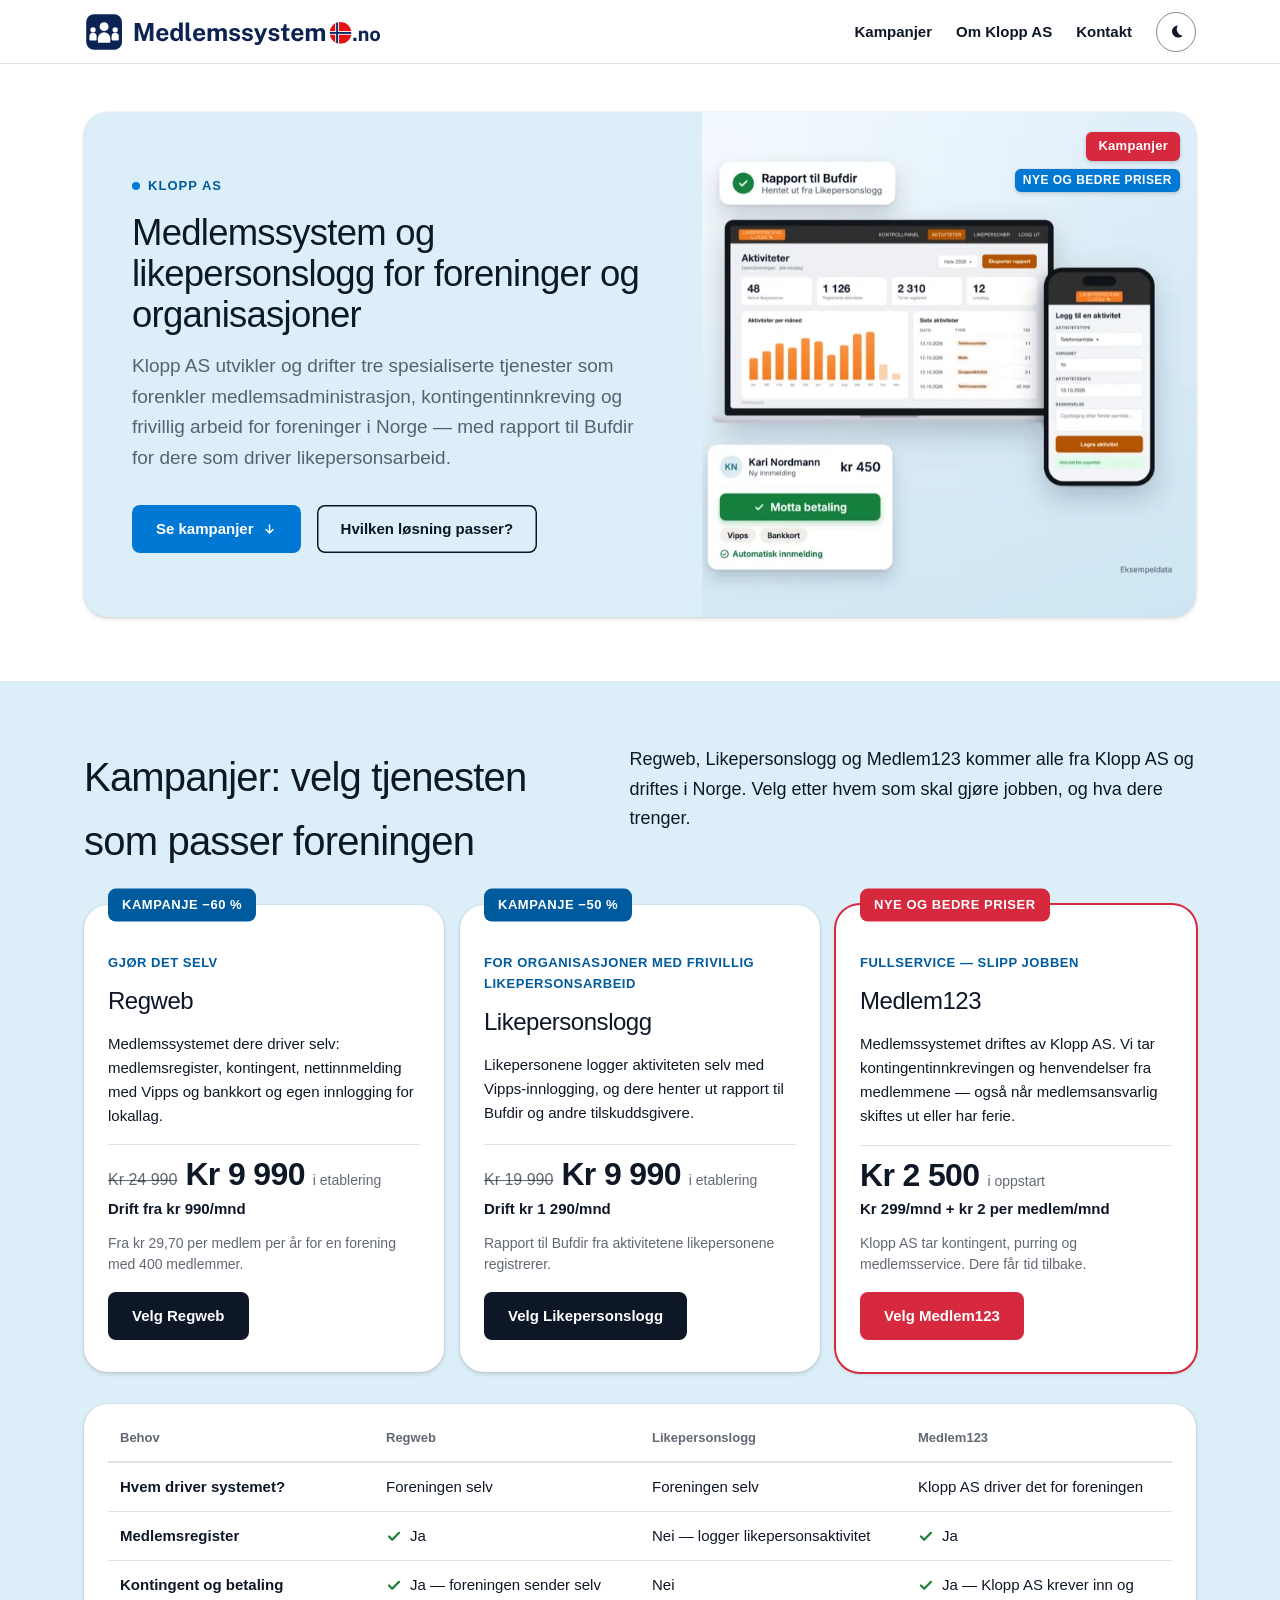
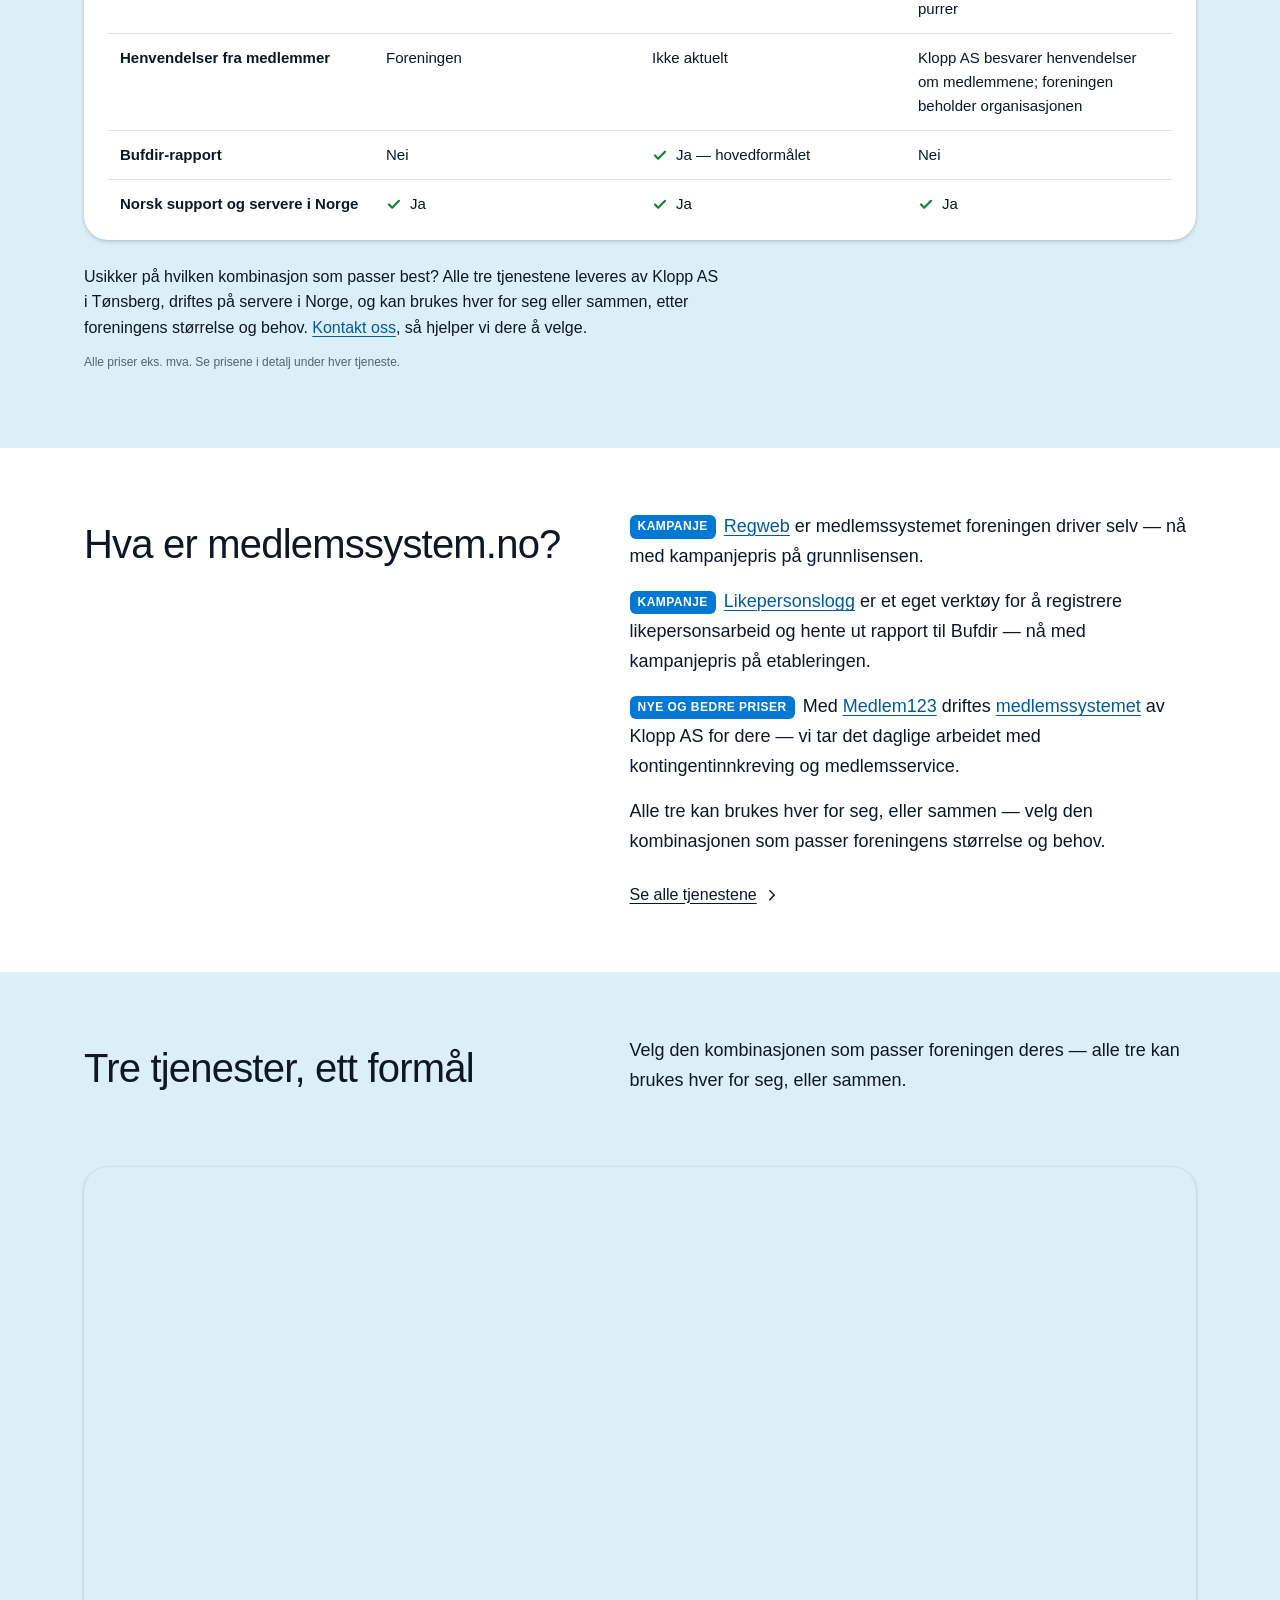
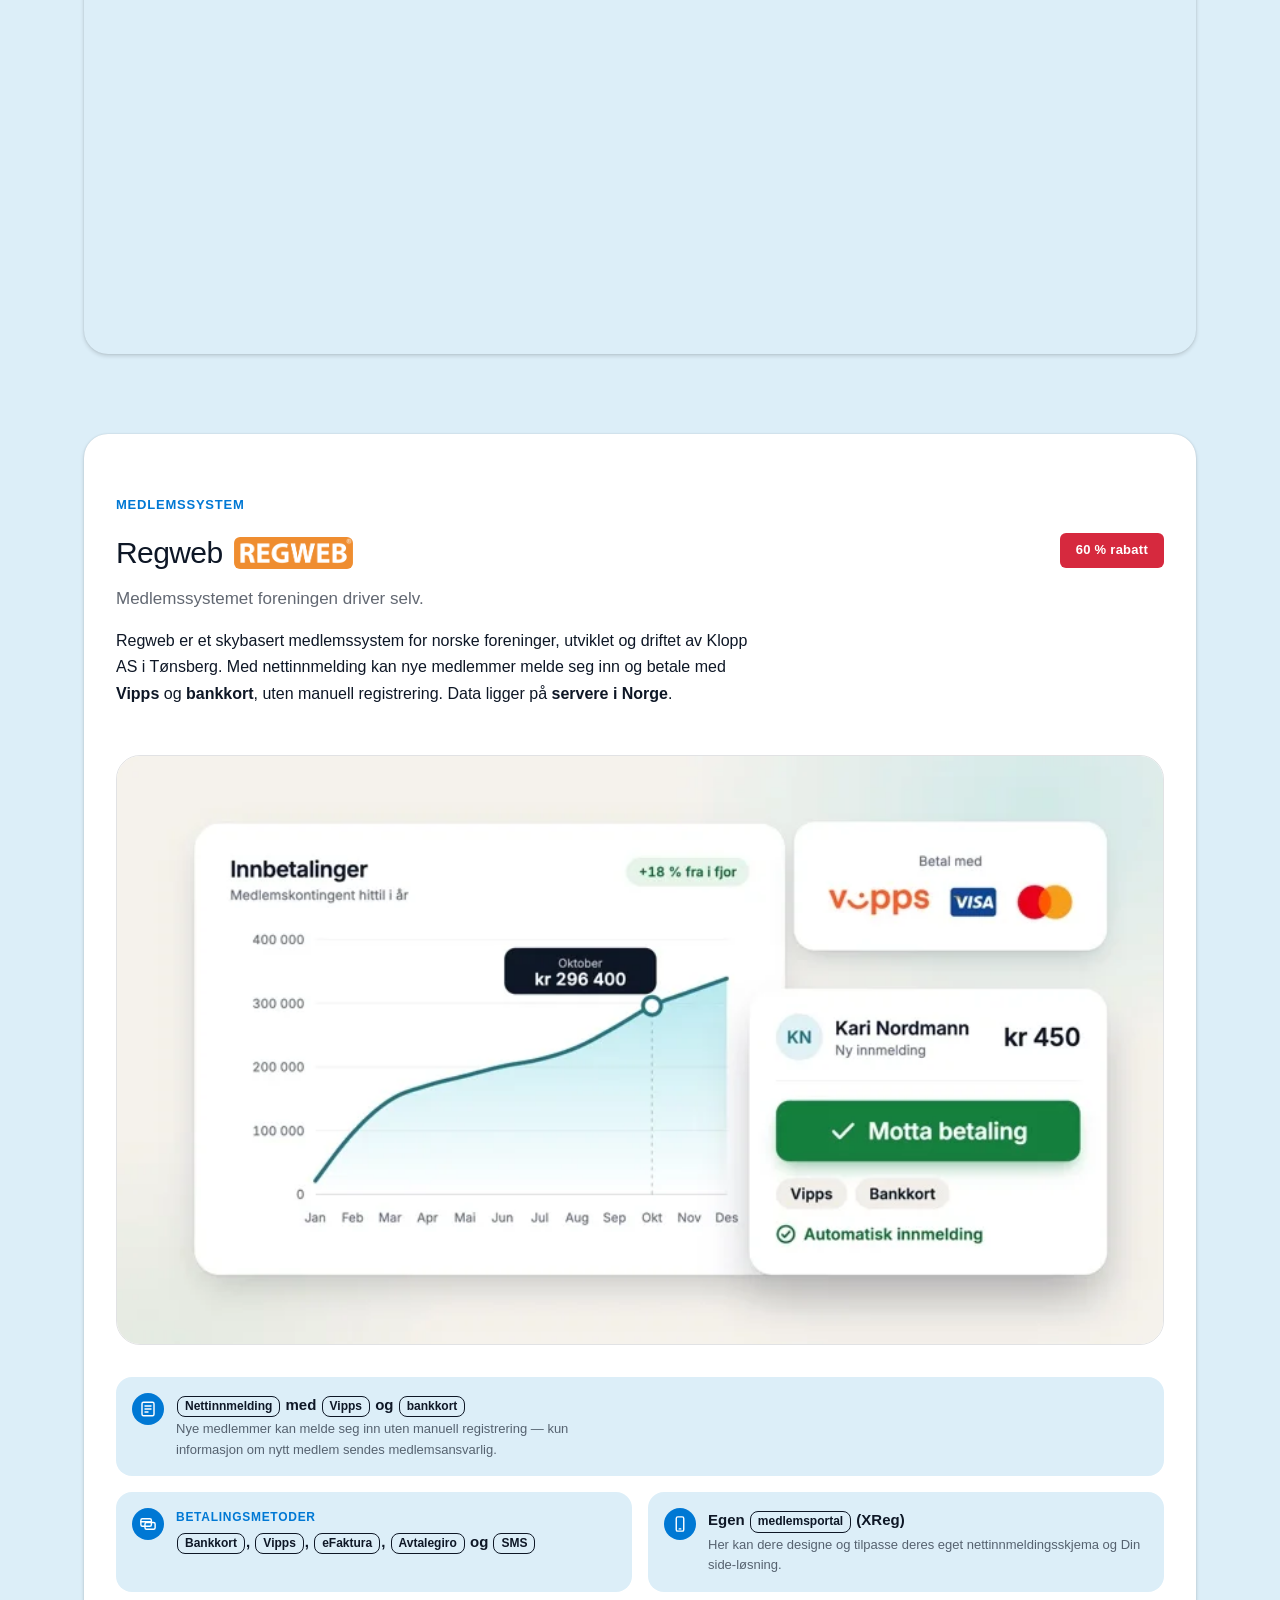
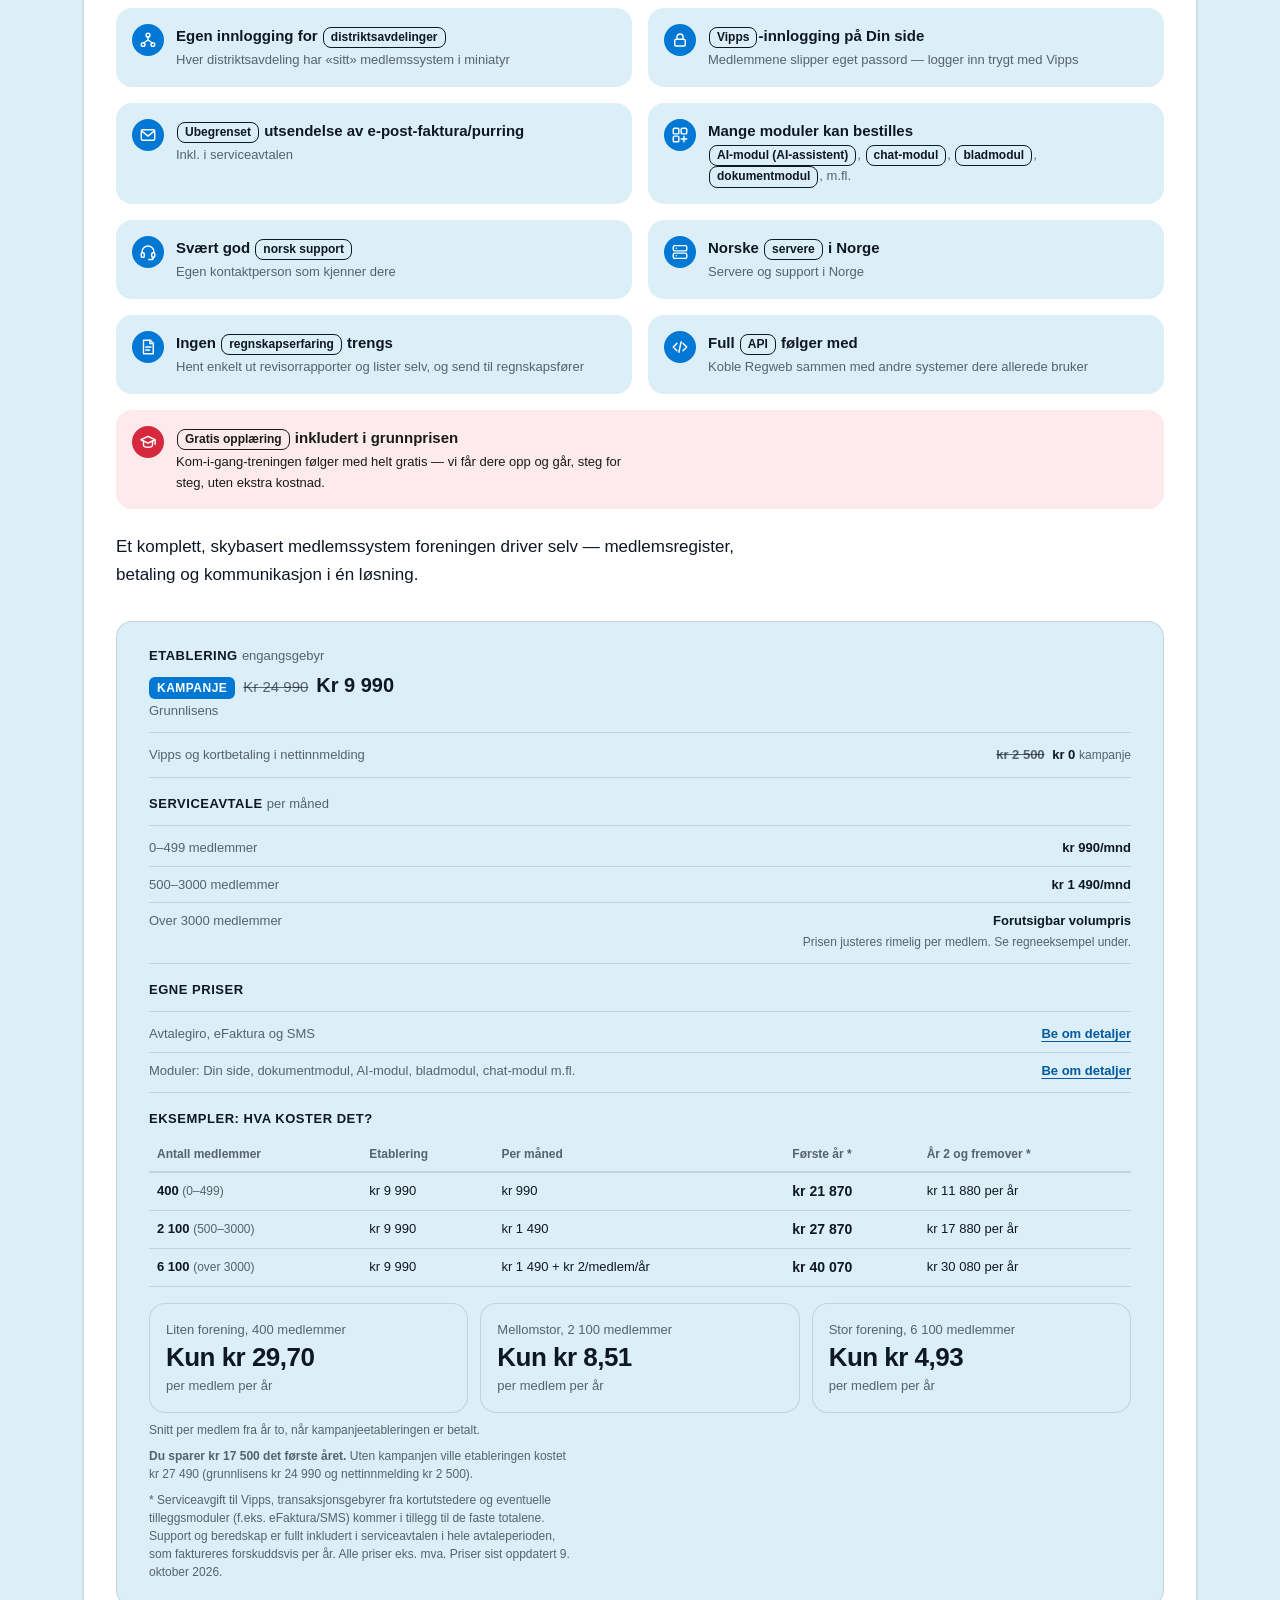
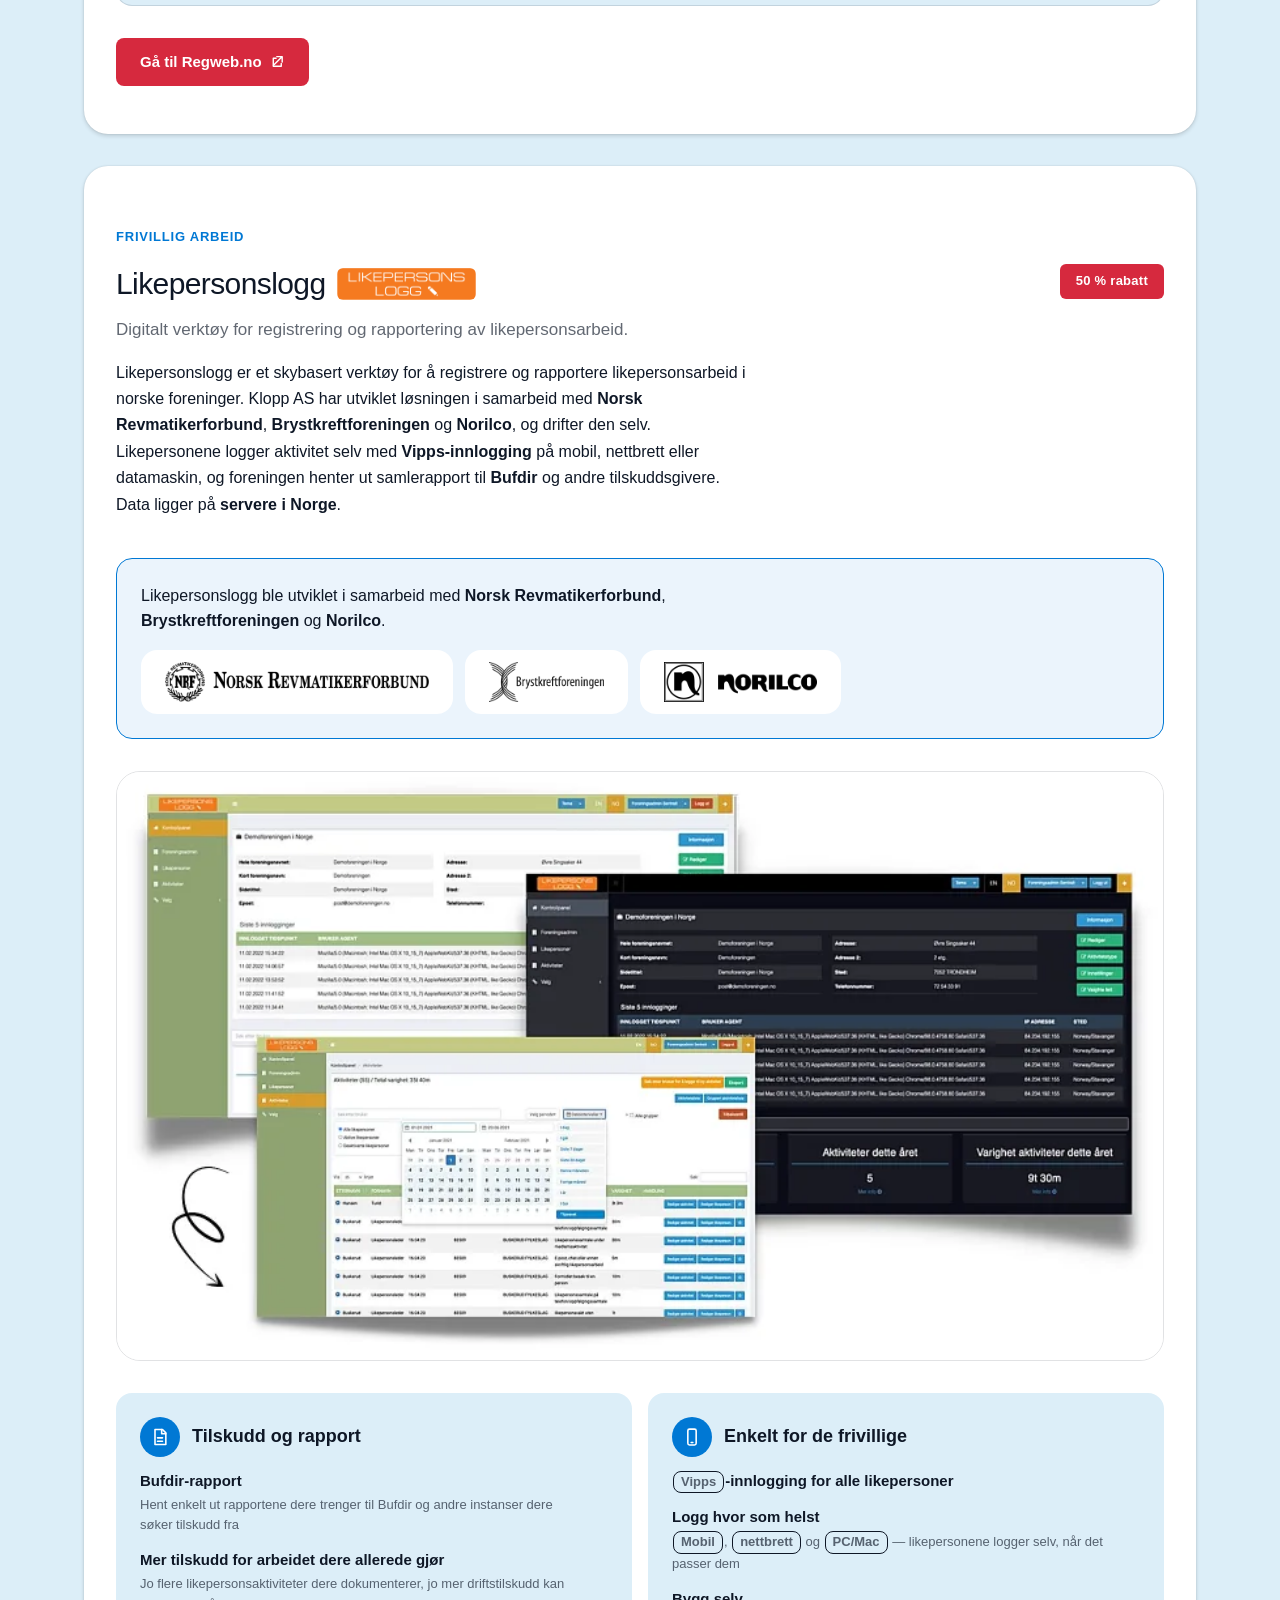
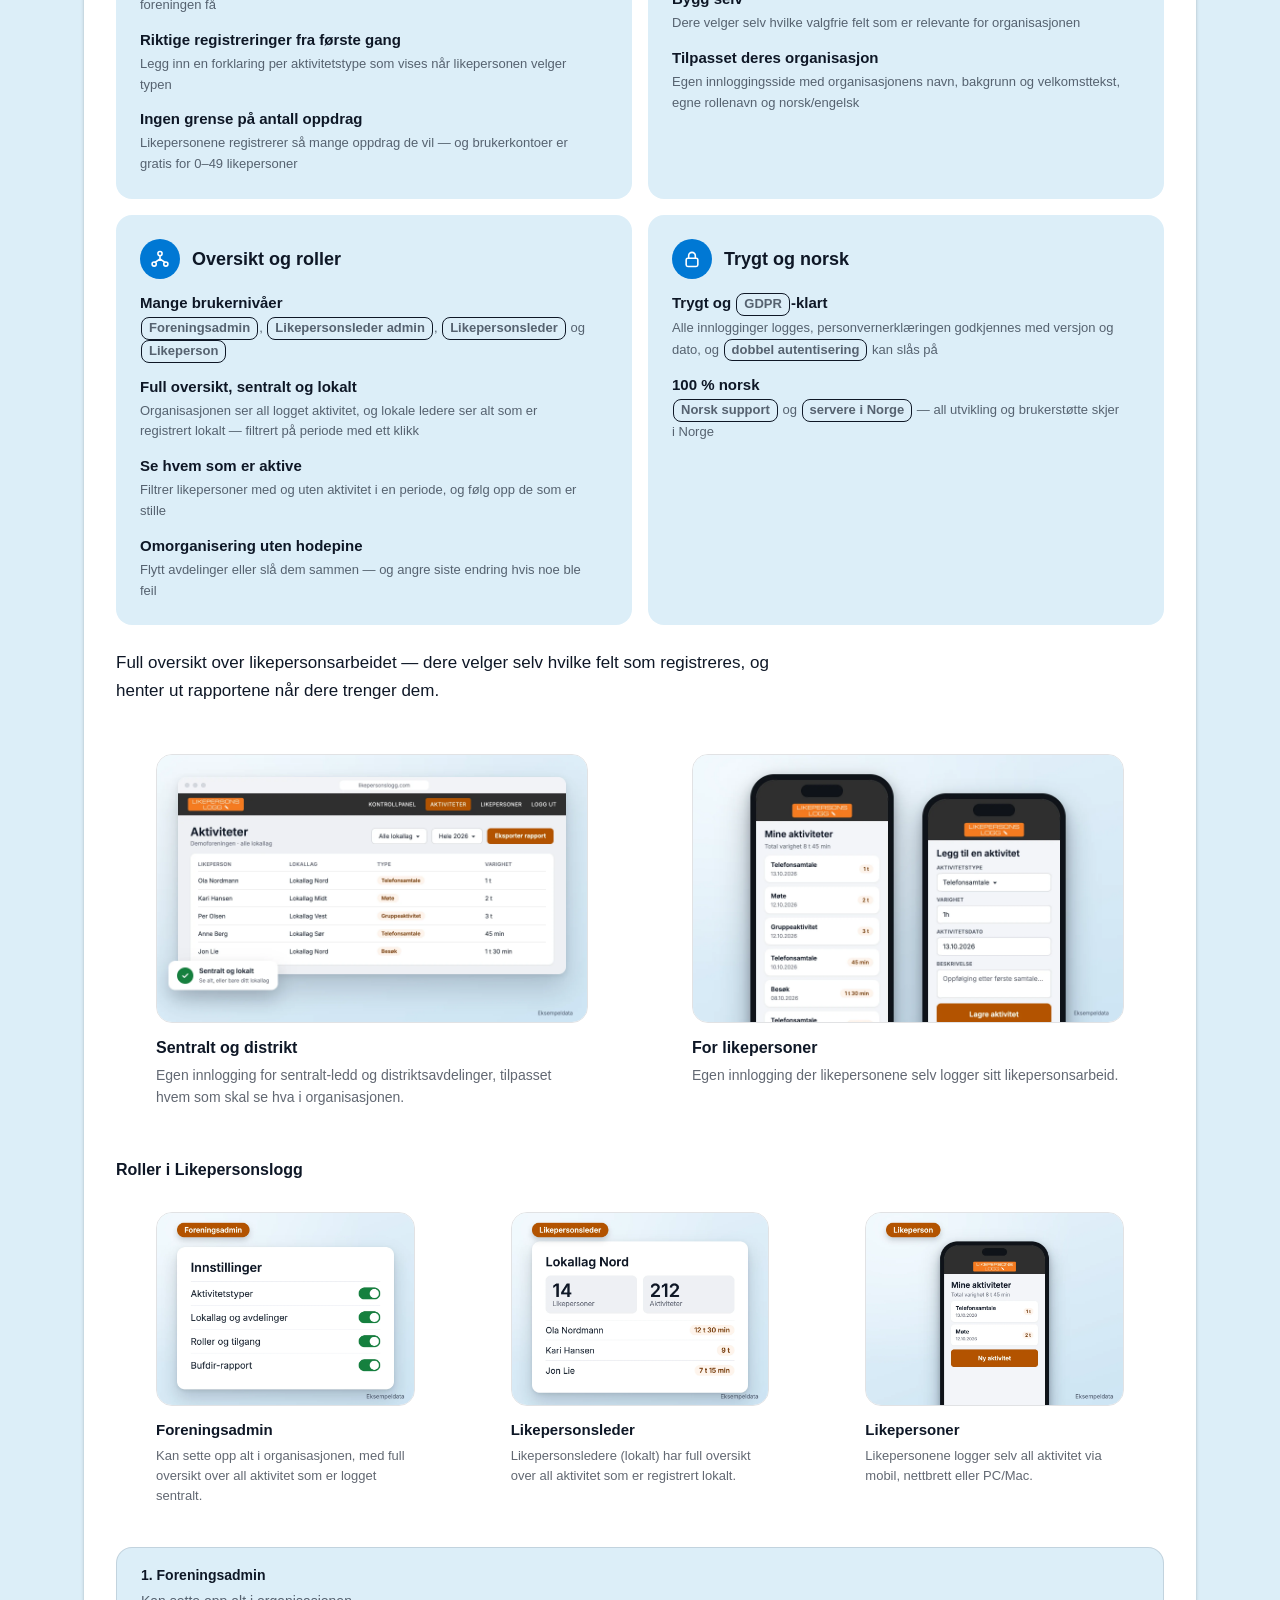
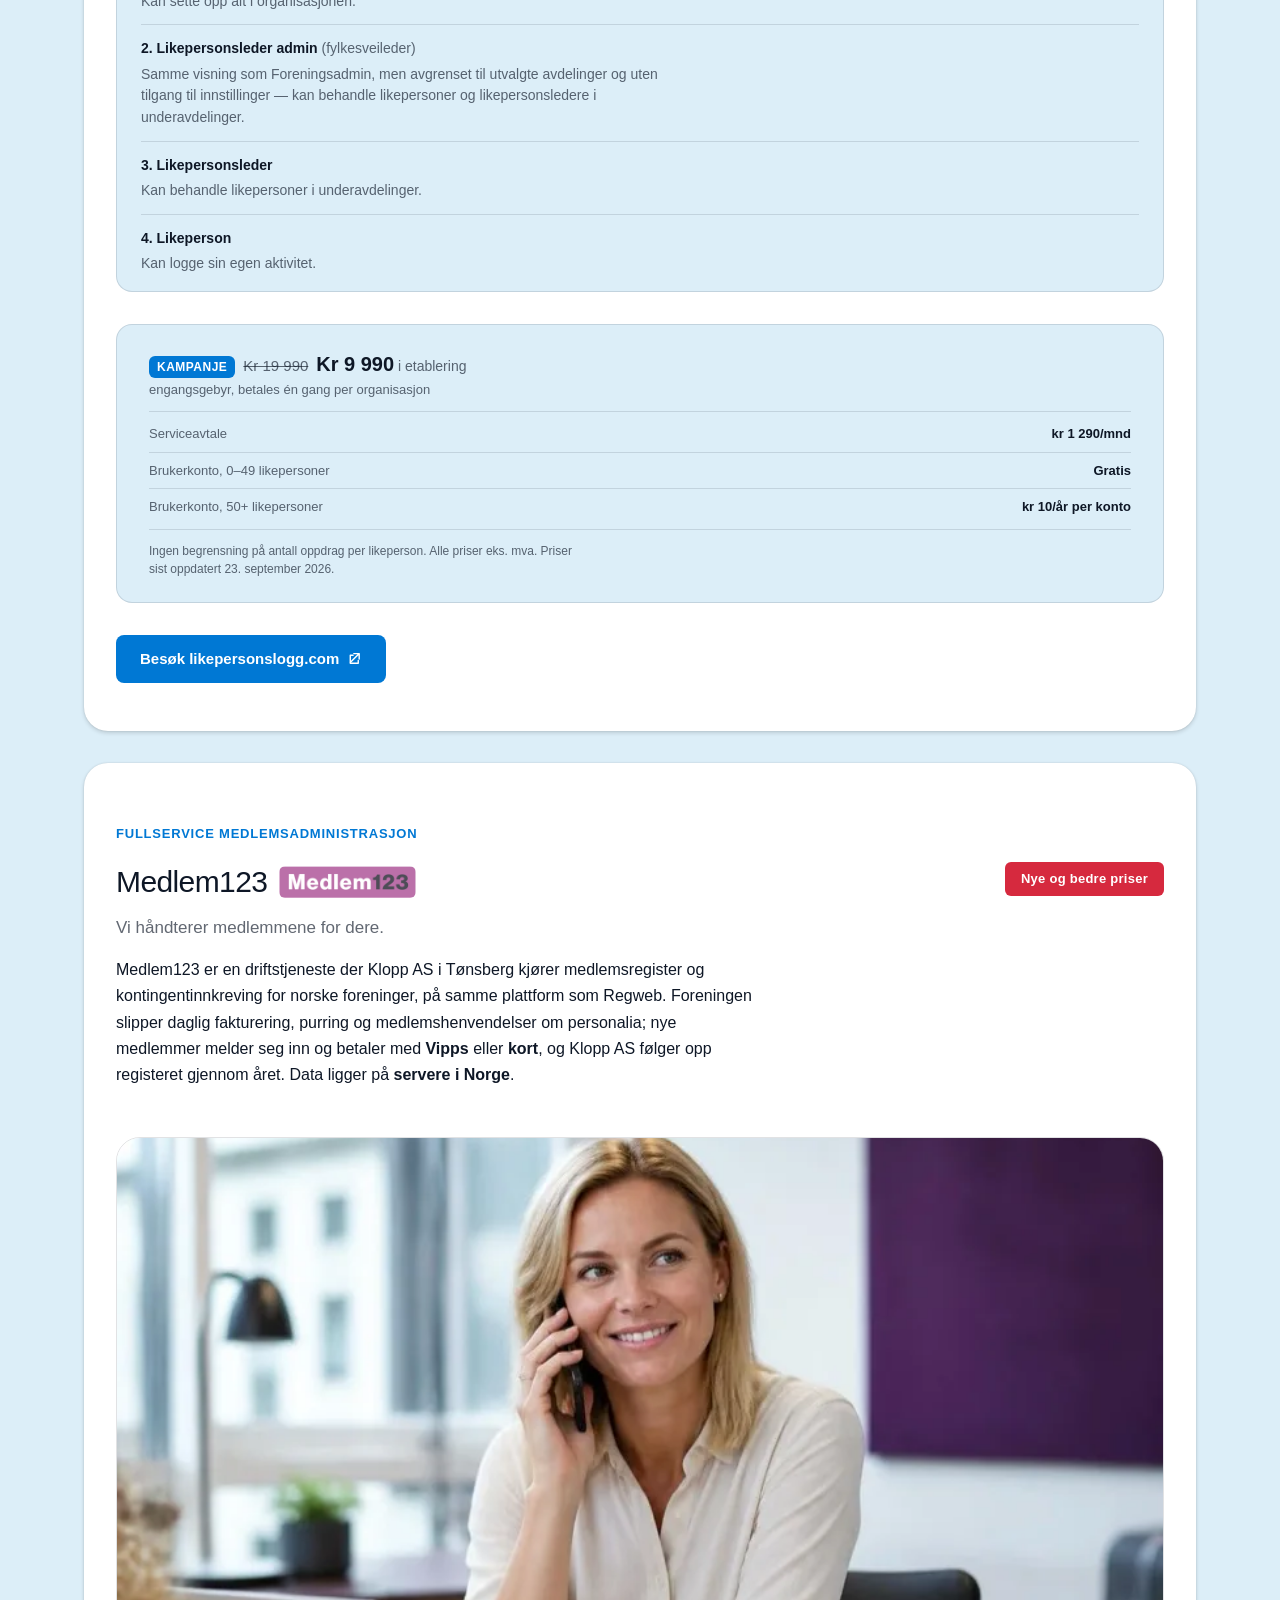
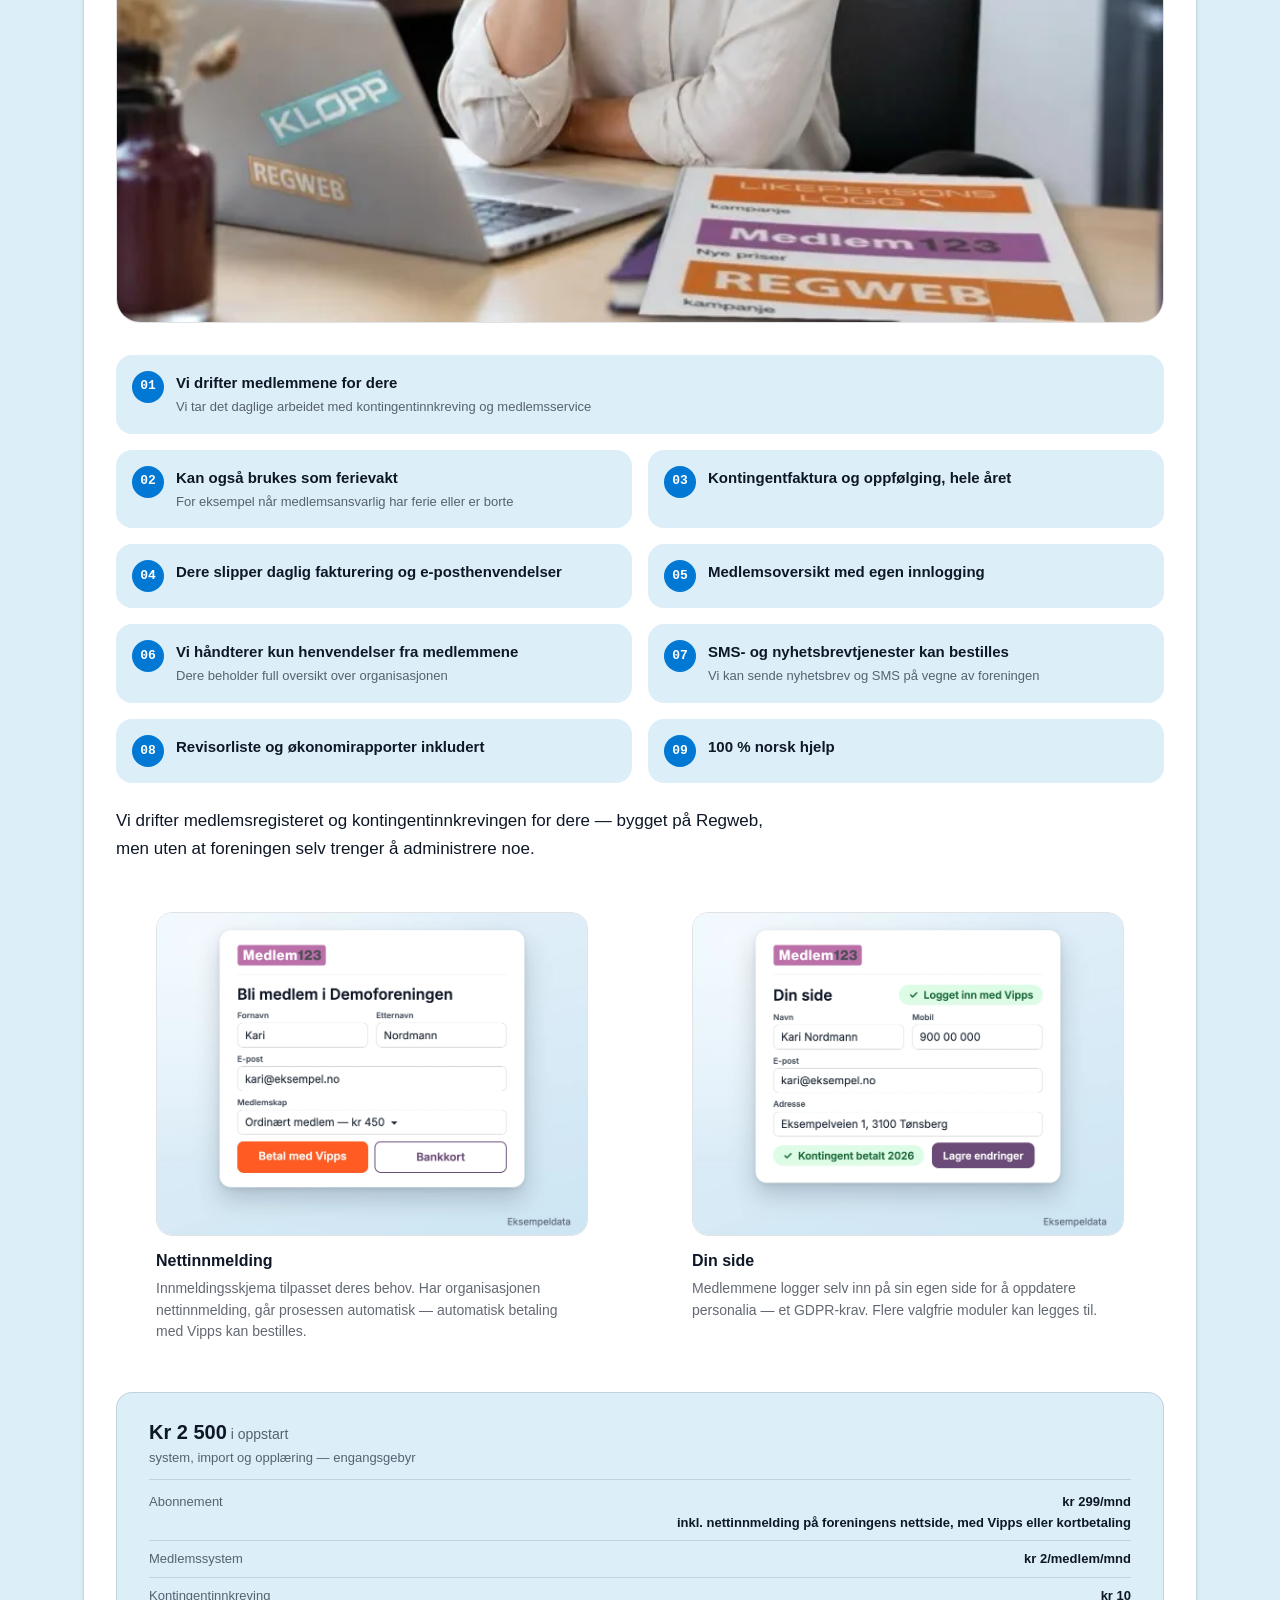
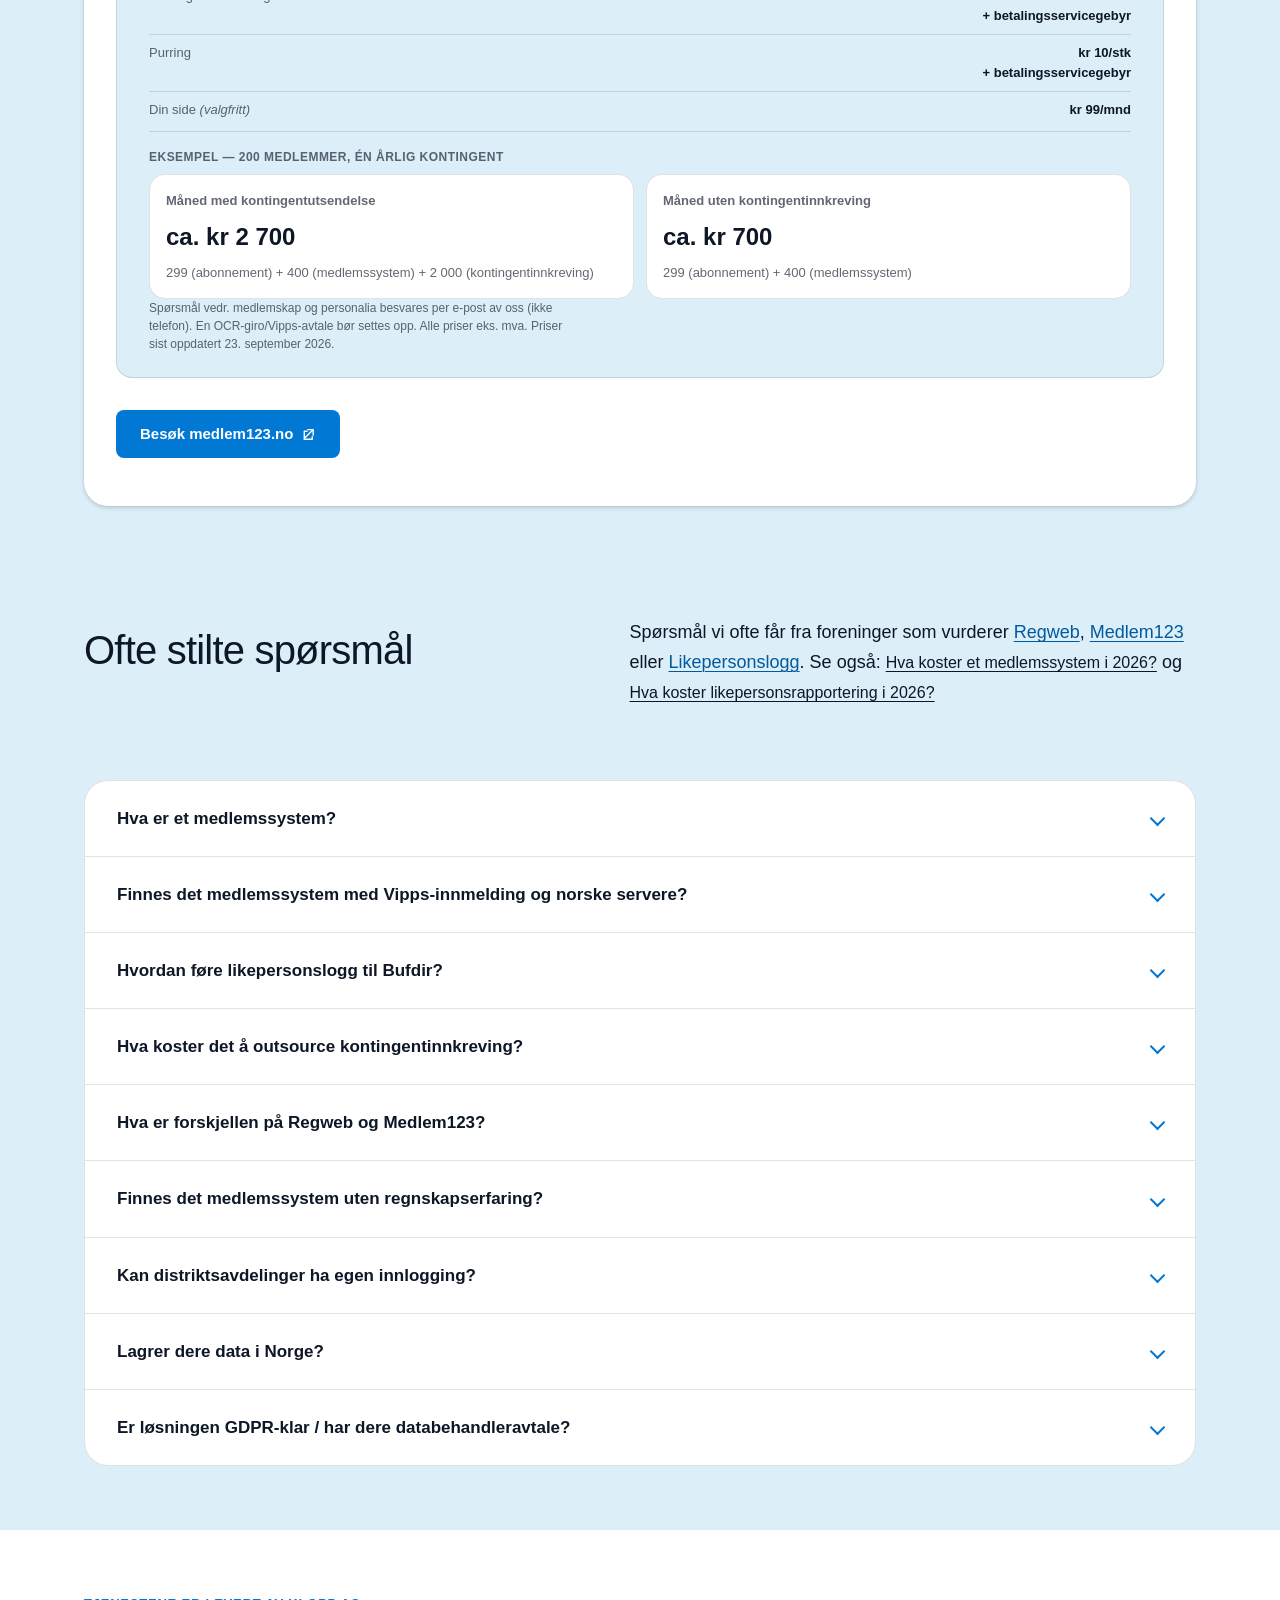
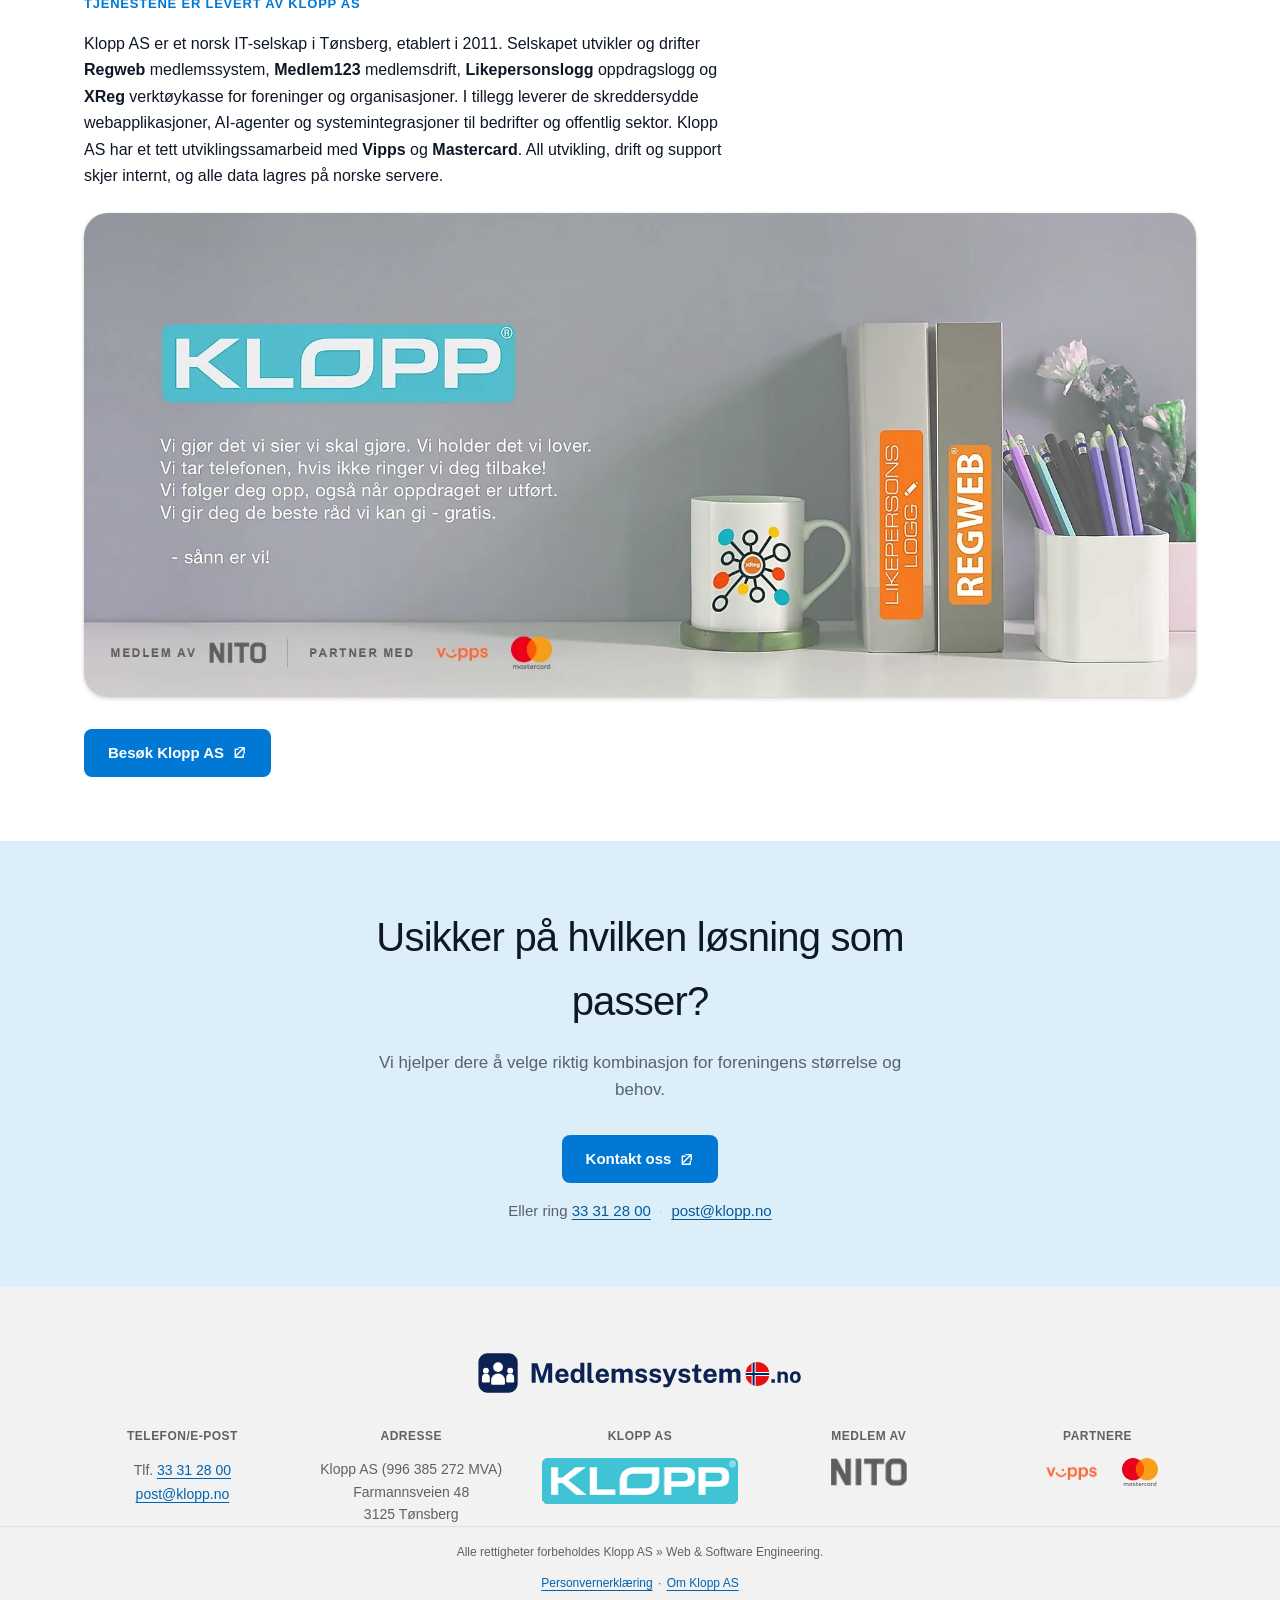
==== index.html @ e4efc2cf "r062: new logo v2 (navy tile with three people, wordmark, small round flag) as large SVG/PNG masters" ====
<!DOCTYPE html>
<html lang="nb">
    <head>
        <meta charset="utf-8" />
        <meta name="viewport" content="width=device-width, initial-scale=1, shrink-to-fit=no" />
        <meta name="referrer" content="strict-origin-when-cross-origin" />
        <meta http-equiv="Content-Security-Policy" content="default-src 'self'; script-src 'self' 'sha256-cn6OH+Xyd951QqTbjhj//TGbvMdQYI3N5nUKv1m1MLI='; style-src 'self' 'unsafe-inline'; img-src 'self' data:; font-src 'self' data:; connect-src 'self'; base-uri 'self'; form-action 'self'; object-src 'none'" />
        <meta name="description" content="Regweb, Medlem123 og Likepersonslogg fra Klopp AS: medlemssystem, kontingentinnkreving og Bufdir-rapport med Vipps-betaling, driftet i Norge." />
        <meta name="author" content="Klopp AS" />
        <link rel="canonical" href="https://medlemssystem.no/" />
        <meta property="og:type" content="website" />
        <meta property="og:url" content="https://medlemssystem.no/" />
        <meta property="og:title" content="Medlemssystem og Likepersonslogg | Vipps, kontingent og Bufdir-rapport" />
        <meta property="og:description" content="Regweb, Medlem123 og Likepersonslogg fra Klopp AS: medlemssystem, kontingentinnkreving og Bufdir-rapport med Vipps-betaling, driftet i Norge." />
        <meta property="og:image" content="https://medlemssystem.no/assets/img/og-image.jpg" />
        <meta property="og:image:type" content="image/jpeg" />
        <meta property="og:image:alt" content="Medlemssystem: Regweb, Medlem123 og Likepersonslogg fra Klopp AS" />
        <meta property="og:image:width" content="1200" />
        <meta property="og:image:height" content="630" />
        <meta property="og:locale" content="nb_NO" />
        <meta name="twitter:card" content="summary_large_image" />
        <meta name="twitter:title" content="Medlemssystem og Likepersonslogg | Vipps, kontingent og Bufdir-rapport" />
        <meta name="twitter:description" content="Regweb, Medlem123 og Likepersonslogg fra Klopp AS: medlemssystem, kontingentinnkreving og Bufdir-rapport med Vipps-betaling, driftet i Norge." />
        <meta name="twitter:image" content="https://medlemssystem.no/assets/img/og-image.jpg" />
        <meta name="twitter:image:alt" content="Medlemssystem: Regweb, Medlem123 og Likepersonslogg fra Klopp AS" />
        <meta name="color-scheme" content="light dark" />
        <script>
            (function () {
                var saved = localStorage.getItem("medlemssystem-theme");
                document.documentElement.setAttribute(
                    "data-theme",
                    saved === "light" || saved === "dark" ? saved : "light"
                );
            })();
        </script>
        <title>Medlemssystem og Likepersonslogg | Vipps, kontingent og Bufdir-rapport</title>
        <link rel="icon" type="image/x-icon" href="assets/img/favicon.ico" />
        <link rel="icon" type="image/svg+xml" href="assets/img/logo/medlemssystem-ikon-kvadrat.svg" />
        <link rel="icon" type="image/png" sizes="32x32" href="assets/img/logo/favicon-32.png" />
        <link rel="apple-touch-icon" href="assets/img/apple-touch-icon.png" />
        <meta name="theme-color" content="#ffffff" media="(prefers-color-scheme: light)" />
        <meta name="theme-color" content="#1b1a19" media="(prefers-color-scheme: dark)" />
        <link href="css/site.css" rel="stylesheet" />
        <script type="application/ld+json">
        {
            "@context": "https://schema.org",
            "@type": "WebSite",
            "@id": "https://medlemssystem.no/#website",
            "name": "Medlemssystem",
            "url": "https://medlemssystem.no/",
            "publisher": { "@id": "https://medlemssystem.no/#organization" },
            "inLanguage": "nb-NO"
        }
        </script>
        <script type="application/ld+json">
        {
            "@context": "https://schema.org",
            "@type": "WebPage",
            "@id": "https://medlemssystem.no/#webpage",
            "name": "Medlemssystem og Likepersonslogg | Vipps, kontingent og Bufdir-rapport",
            "url": "https://medlemssystem.no/",
            "isPartOf": { "@id": "https://medlemssystem.no/#website" },
            "about": { "@id": "https://medlemssystem.no/#organization" },
            "inLanguage": "nb-NO"
        }
        </script>
        <script type="application/ld+json">
        {
            "@context": "https://schema.org",
            "@type": "Organization",
            "@id": "https://medlemssystem.no/#organization",
            "name": "Klopp AS",
            "description": "Klopp AS er et norsk IT-selskap i Tønsberg, etablert i 2011. Selskapet utvikler og drifter Regweb medlemssystem, Medlem123 medlemsdrift, Likepersonslogg oppdragslogg og XReg verktøykasse for foreninger og organisasjoner. I tillegg leverer de skreddersydde webapplikasjoner, AI-agenter og systemintegrasjoner til bedrifter og offentlig sektor. Klopp AS har et tett utviklingssamarbeid med Vipps og Mastercard. All utvikling, drift og support skjer internt, og alle data lagres på norske servere.",
            "url": "https://klopp.no/",
            "sameAs": ["https://klopp.no/"],
            "logo": {
                "@type": "ImageObject",
                "url": "https://medlemssystem.no/assets/img/Klopp_logo_ink_R_w200.png",
                "width": 200,
                "height": 46
            },
            "foundingDate": "2011-01-14",
            "vatID": "NO996385272MVA",
            "telephone": "+4733312800",
            "email": "post@klopp.no",
            "knowsLanguage": "nb",
            "address": {
                "@type": "PostalAddress",
                "streetAddress": "Farmannsveien 48",
                "postalCode": "3125",
                "addressLocality": "Tønsberg",
                "addressCountry": "NO"
            },
            "geo": { "@type": "GeoCoordinates", "latitude": 59.27723, "longitude": 10.40639 },
            "openingHoursSpecification": {
                "@type": "OpeningHoursSpecification",
                "dayOfWeek": ["Monday", "Tuesday", "Wednesday", "Thursday", "Friday"],
                "opens": "09:00",
                "closes": "15:00"
            },
            "areaServed": { "@type": "Country", "name": "Norway" },
            "contactPoint": {
                "@type": "ContactPoint",
                "contactType": "customer service",
                "telephone": "+4733312800",
                "email": "post@klopp.no",
                "areaServed": "NO",
                "availableLanguage": ["Norwegian"]
            }
        }
        </script>
        <script type="application/ld+json">
        {
            "@context": "https://schema.org",
            "@type": "SoftwareApplication",
            "name": "Regweb",
            "url": "https://regweb.no/",
            "description": "Skybasert medlemssystem foreningen driver selv — medlemsregister, betaling og kommunikasjon, med Vipps, eFaktura, Avtalegiro og API-integrasjon mot foreningens egne systemer.",
            "applicationCategory": "BusinessApplication",
            "operatingSystem": "Web",
            "featureList": ["Vipps-betaling", "eFaktura", "Avtalegiro", "API-integrasjon", "Din side (medlemsportal)"],
            "screenshot": "https://medlemssystem.no/assets/img/products/regweb-visual.jpg",
            "countriesSupported": "NO",
            "inLanguage": "nb-NO",
            "provider": { "@id": "https://medlemssystem.no/#organization" },
            "offers": [
                {
                    "@type": "Offer",
                    "name": "Grunnlisens, kampanjepris",
                    "priceCurrency": "NOK",
                    "price": "9990",
                    "description": "Kampanjepris på grunnlisens (ordinær pris kr 24 990), engangsgebyr. Nettinnmelding med Vipps og kortbetaling (normalt kr 2 500) er inkludert i kampanjeperioden. Serviceavtale kommer i tillegg fra kr 990/mnd (0–499 medlemmer).",
                    "priceSpecification": {
                        "@type": "UnitPriceSpecification",
                        "price": "9990",
                        "priceCurrency": "NOK",
                        "referenceQuantity": { "@type": "QuantitativeValue", "value": 1, "unitText": "grunnlisens, engangsgebyr" }
                    }
                },
                {
                    "@type": "Offer",
                    "name": "Serviceavtale, 0–499 medlemmer",
                    "priceCurrency": "NOK",
                    "price": "990",
                    "priceSpecification": {
                        "@type": "UnitPriceSpecification",
                        "price": "990",
                        "priceCurrency": "NOK",
                        "billingDuration": { "@type": "QuantitativeValue", "value": 1, "unitCode": "MON" }
                    }
                }
            ]
        }
        </script>
        <script type="application/ld+json">
        {
            "@context": "https://schema.org",
            "@type": "SoftwareApplication",
            "name": "Medlem123",
            "url": "https://medlem123.no/",
            "description": "Fullservice medlemsadministrasjon — Klopp AS drifter medlemsregister og kontingentinnkreving for foreningen, med Vipps-betaling og Din side inkludert som tillegg.",
            "applicationCategory": "BusinessApplication",
            "operatingSystem": "Web",
            "featureList": ["Vipps-betaling", "Nettinnmelding", "Din side (medlemsportal)"],
            "screenshot": "https://medlemssystem.no/assets/img/products/medlem123-nettinnmelding.jpg",
            "countriesSupported": "NO",
            "inLanguage": "nb-NO",
            "provider": { "@id": "https://medlemssystem.no/#organization" },
            "offers": [
                {
                    "@type": "Offer",
                    "name": "Oppstart",
                    "priceCurrency": "NOK",
                    "price": "2500",
                    "description": "System, import og opplæring, engangsgebyr.",
                    "priceSpecification": {
                        "@type": "UnitPriceSpecification",
                        "price": "2500",
                        "priceCurrency": "NOK",
                        "referenceQuantity": { "@type": "QuantitativeValue", "value": 1, "unitText": "engangsgebyr" }
                    }
                },
                {
                    "@type": "Offer",
                    "name": "Abonnement",
                    "priceCurrency": "NOK",
                    "price": "299",
                    "description": "Abonnement kr 299/mnd (inkl. nettinnmelding med Vipps eller kortbetaling) + kr 2/medlem/mnd for medlemssystemet. Kontingentinnkreving kr 10 + betalingsservicegebyr, purring kr 10/stk + betalingsservicegebyr.",
                    "priceSpecification": {
                        "@type": "UnitPriceSpecification",
                        "price": "299",
                        "priceCurrency": "NOK",
                        "billingDuration": { "@type": "QuantitativeValue", "value": 1, "unitCode": "MON" }
                    }
                }
            ]
        }
        </script>
        <script type="application/ld+json">
        {
            "@context": "https://schema.org",
            "@type": "SoftwareApplication",
            "name": "Likepersonslogg",
            "url": "https://likepersonslogg.com/",
            "description": "Digitalt verktøy for registrering og rapportering av likepersonsarbeid, med Vipps-innlogging for likepersoner og rapport til Bufdir for organisasjonen.",
            "applicationCategory": "BusinessApplication",
            "operatingSystem": "Web",
            "featureList": ["Vipps-innlogging", "Bufdir-rapport", "Rollestyring (4 nivåer)"],
            "screenshot": "https://medlemssystem.no/assets/img/products/likepersonslogg-visual.jpg",
            "countriesSupported": "NO",
            "inLanguage": "nb-NO",
            "provider": { "@id": "https://medlemssystem.no/#organization" },
            "offers": [
                {
                    "@type": "Offer",
                    "name": "Etablering, kampanjepris",
                    "priceCurrency": "NOK",
                    "price": "9990",
                    "description": "Kampanjepris i etablering (ordinær pris kr 19 990), engangsgebyr per organisasjon. Serviceavtale kommer i tillegg, kr 1 290/mnd.",
                    "priceSpecification": {
                        "@type": "UnitPriceSpecification",
                        "price": "9990",
                        "priceCurrency": "NOK",
                        "referenceQuantity": { "@type": "QuantitativeValue", "value": 1, "unitText": "etableringsgebyr, engangsgebyr" }
                    }
                },
                {
                    "@type": "Offer",
                    "name": "Serviceavtale",
                    "priceCurrency": "NOK",
                    "price": "1290",
                    "priceSpecification": {
                        "@type": "UnitPriceSpecification",
                        "price": "1290",
                        "priceCurrency": "NOK",
                        "billingDuration": { "@type": "QuantitativeValue", "value": 1, "unitCode": "MON" }
                    }
                }
            ]
        }
        </script>
        <script type="application/ld+json">
        {
            "@context": "https://schema.org",
            "@type": "FAQPage",
            "mainEntity": [
                {
                    "@type": "Question",
                    "name": "Hva er et medlemssystem?",
                    "acceptedAnswer": {
                        "@type": "Answer",
                        "text": "Et medlemssystem er et digitalt verktøy for å føre medlemsregister, sende kontingentfaktura og holde oversikt over betalt og ubetalt kontingent samt inn- og utmeldinger."
                    }
                },
                {
                    "@type": "Question",
                    "name": "Finnes det medlemssystem med Vipps-innmelding og norske servere?",
                    "acceptedAnswer": {
                        "@type": "Answer",
                        "text": "Ja. Både Regweb og Medlem123 kan settes opp med Vipps-betaling ved nettinnmelding, og begge driftes på norske servere av Klopp AS."
                    }
                },
                {
                    "@type": "Question",
                    "name": "Hvordan føre likepersonslogg til Bufdir?",
                    "acceptedAnswer": {
                        "@type": "Answer",
                        "text": "Likepersonene registrerer egen aktivitet fortløpende i Likepersonslogg (dato, varighet, type oppdrag). Foreningsadmin eller likepersonsleder henter ut samlerapporter per periode/avdeling og bruker disse direkte i tilskuddssøknaden til Bufdir eller andre instanser."
                    }
                },
                {
                    "@type": "Question",
                    "name": "Hva koster det å outsource kontingentinnkreving?",
                    "acceptedAnswer": {
                        "@type": "Answer",
                        "text": "Med Medlem123: kr 2 500 i oppstart (engangsgebyr), deretter kr 299/mnd i abonnement + kr 2/medlem/mnd for medlemssystemet, kr 10 per kontingentfaktura og kr 10 per purring (begge + betalingsservicegebyr). Eksempel: en forening med 200 medlemmer og én årlig fellesutsendelse betaler ca. kr 2 700 den måneden kontingenten sendes ut, og ca. kr 700/mnd resten av året."
                    }
                },
                {
                    "@type": "Question",
                    "name": "Hva er forskjellen på Regweb og Medlem123?",
                    "acceptedAnswer": {
                        "@type": "Answer",
                        "text": "Regweb er medlemssystemet foreningen driver selv. Medlem123 bruker samme teknologi, men Klopp AS drifter medlemsregisteret og kontingentinnkrevingen for foreningen i stedet."
                    }
                },
                {
                    "@type": "Question",
                    "name": "Finnes det medlemssystem uten regnskapserfaring?",
                    "acceptedAnswer": {
                        "@type": "Answer",
                        "text": "Ja. Regweb krever ingen regnskapserfaring, og med Medlem123 tar Klopp AS hele den løpende kontingentinnkrevingen for foreningen."
                    }
                },
                {
                    "@type": "Question",
                    "name": "Kan distriktsavdelinger ha egen innlogging?",
                    "acceptedAnswer": {
                        "@type": "Answer",
                        "text": "Ja, i Regweb. Hver distriktsavdeling får egen innlogging og egne medlemslister avgrenset til egne medlemmer, mens sentralleddet beholder full oversikt over hele organisasjonen."
                    }
                },
                {
                    "@type": "Question",
                    "name": "Lagrer dere data i Norge?",
                    "acceptedAnswer": {
                        "@type": "Answer",
                        "text": "Ja. Regweb, Medlem123 og Likepersonslogg driftes alle på norsk serverinfrastruktur."
                    }
                },
                {
                    "@type": "Question",
                    "name": "Er løsningen GDPR-klar / har dere databehandleravtale?",
                    "acceptedAnswer": {
                        "@type": "Answer",
                        "text": "Ja. Foreningen er behandlingsansvarlig og Klopp AS er databehandler for alle tre tjenestene — skriftlig databehandleravtale inngås ved oppstart."
                    }
                }
            ]
        }
        </script>
        <script type="application/ld+json">
        {
            "@context": "https://schema.org",
            "@type": "ItemList",
            "name": "Tjenester fra Klopp AS for foreninger og organisasjoner",
            "itemListElement": [
                {
                    "@type": "ListItem",
                    "position": 1,
                    "item": {
                        "@type": "Service",
                        "name": "Regweb",
                        "description": "Skybasert medlemssystem foreningen driver selv — medlemsregister, betaling og kommunikasjon.",
                        "url": "https://regweb.no/",
                        "provider": { "@id": "https://medlemssystem.no/#organization" },
                        "areaServed": { "@type": "Country", "name": "Norway" },
                        "offers": {
                            "@type": "Offer",
                            "price": "9990",
                            "priceCurrency": "NOK",
                            "description": "Grunnlisens, kampanjepris (ordinær pris kr 24 990, engangsgebyr), inkludert nettinnmelding med Vipps og kortbetaling (normalt kr 2 500) i kampanjeperioden. Serviceavtale kommer i tillegg fra kr 990/mnd."
                        }
                    }
                },
                {
                    "@type": "ListItem",
                    "position": 2,
                    "item": {
                        "@type": "Service",
                        "name": "Medlem123",
                        "description": "Fullservice medlemsadministrasjon — Klopp AS drifter medlemsregister og kontingentinnkreving for foreningen.",
                        "url": "https://medlem123.no/",
                        "provider": { "@id": "https://medlemssystem.no/#organization" },
                        "areaServed": { "@type": "Country", "name": "Norway" },
                        "offers": {
                            "@type": "Offer",
                            "price": "299",
                            "priceCurrency": "NOK",
                            "description": "Abonnement kr 299/mnd (inkl. nettinnmelding med Vipps eller kortbetaling) + kr 2/medlem/mnd for medlemssystemet. Kontingentinnkreving kr 10 (+ betalingsservicegebyr), purring kr 10/stk (+ betalingsservicegebyr). Din side (valgfritt) kr 99/mnd. Oppstart (system, import og opplæring) kr 2 500, engangsgebyr."
                        }
                    }
                },
                {
                    "@type": "ListItem",
                    "position": 3,
                    "item": {
                        "@type": "Service",
                        "name": "Likepersonslogg",
                        "description": "Digitalt verktøy for registrering og rapportering av likepersonsarbeid (frivillig arbeid).",
                        "url": "https://likepersonslogg.com/",
                        "provider": { "@id": "https://medlemssystem.no/#organization" },
                        "areaServed": { "@type": "Country", "name": "Norway" },
                        "offers": {
                            "@type": "Offer",
                            "price": "1290",
                            "priceCurrency": "NOK",
                            "description": "Serviceavtale kr 1290/mnd. Etableringsgebyr kampanjepris kr 9 990 (ordinær pris kr 19 990, engangsgebyr, betales én gang per organisasjon)."
                        },
                        "mentions": [
                            { "@type": "NGO", "name": "Norilco", "sameAs": "https://www.norilco.no/" },
                            { "@type": "NGO", "name": "Brystkreftforeningen", "sameAs": "https://www.brystkreftforeningen.no/" },
                            { "@type": "NGO", "name": "Norsk Revmatikerforbund", "sameAs": "https://www.revmatiker.no/" }
                        ]
                    }
                }
            ]
        }
        </script>
        <script type="application/ld+json">
        {
            "@context": "https://schema.org",
            "@type": "Service",
            "@id": "https://medlemssystem.no/#kampanjer",
            "name": "Regweb, Likepersonslogg og Medlem123: kampanjer",
            "provider": { "@id": "https://medlemssystem.no/#organization" },
            "areaServed": "NO",
            "offers": {
                "@type": "AggregateOffer",
                "priceCurrency": "NOK",
                "lowPrice": "2500",
                "highPrice": "9990",
                "offerCount": 3,
                "offers": [
                    {
                        "@type": "Offer",
                        "name": "Regweb, kampanje 60 % rabatt på etablering",
                        "price": "9990",
                        "priceCurrency": "NOK",
                        "url": "https://medlemssystem.no/#regweb",
                        "description": "Etablering kr 9 990 (ordinært kr 24 990). Drift fra kr 990/mnd. Medlemssystemet foreningen driver selv."
                    },
                    {
                        "@type": "Offer",
                        "name": "Likepersonslogg, kampanje 50 % rabatt på etablering",
                        "price": "9990",
                        "priceCurrency": "NOK",
                        "url": "https://medlemssystem.no/#likepersonslogg",
                        "description": "Etablering kr 9 990 (ordinært kr 19 990). Drift kr 1 290/mnd. Rapport til Bufdir og andre tilskuddsgivere."
                    },
                    {
                        "@type": "Offer",
                        "name": "Medlem123, nye og bedre priser",
                        "price": "2500",
                        "priceCurrency": "NOK",
                        "url": "https://medlemssystem.no/#medlem123",
                        "description": "Oppstart kr 2 500. Kr 299/mnd i abonnement + kr 2 per medlem/mnd. Klopp AS tar kontingentinnkreving, purring og medlemsservice."
                    }
                ]
            }
        }
        </script>
    </head>
    <body>
        <a class="skip-link" href="#main">Hopp til innhold</a>
        <nav class="navbar">
            <div class="container">
                <a class="navbar-brand" href="/" aria-label="Medlemssystem.no, til forsiden"><img class="brand-logo brand-logo-light" src="assets/img/logo/medlemssystem-logo.svg" alt="Medlemssystem.no" width="298" height="40" /><img class="brand-logo brand-logo-dark" src="assets/img/logo/medlemssystem-logo-hvit.svg" alt="" width="298" height="40" /></a>
                <div class="navbar-actions">
                    <a class="navbar-link navbar-link-kampanjer" href="#kampanjer">Kampanjer</a>
                    <a class="navbar-link" href="om-klopp-as.html">Om Klopp AS</a>
                    <a class="navbar-link" href="kontakt.html">Kontakt</a>
                    <button class="theme-toggle" id="themeToggle" type="button" aria-label="Bytt mellom lyst og mørkt utseende" aria-pressed="false">
                        <span class="theme-toggle-icon" aria-hidden="true"><svg class="icon" viewBox="0 0 16 16" width="1em" height="1em" fill="currentColor"><path d="M9.5 1.5a6.5 6.5 0 1 0 5 10.9A7 7 0 0 1 9.5 1.5Z"/></svg></span>
                    </button>
                </div>
            </div>
        </nav>

        <main id="main">
        <header class="masthead">
            <div class="container">
                <div class="masthead-card">
                    <div class="masthead-content">
                        <span class="eyebrow-dot"><span class="dot"></span>Klopp AS</span>
                        <h1 class="masthead-heading">Medlemssystem og likepersonslogg for foreninger og organisasjoner</h1>
                        <p class="masthead-subheading">Klopp AS utvikler og drifter tre spesialiserte tjenester som forenkler medlemsadministrasjon, kontingentinnkreving og frivillig arbeid for foreninger i Norge — med rapport til Bufdir for dere som driver likepersonsarbeid.</p>
                        <div class="masthead-cta">
                            <a class="btn" href="#kampanjer">Se kampanjer <svg class="icon" viewBox="0 0 16 16" width="1em" height="1em" fill="currentColor" aria-hidden="true"><path d="M8 3.5a.75.75 0 0 1 .75.75v6.69l2.47-2.47a.75.75 0 1 1 1.06 1.06l-3.75 3.75a.75.75 0 0 1-1.06 0L3.72 9.53a.75.75 0 1 1 1.06-1.06l2.47 2.47V4.25A.75.75 0 0 1 8 3.5Z"/></svg></a>
                            <a class="btn btn-outline" href="#velg-losning">Hvilken løsning passer?</a>
                        </div>
                    </div>
                    <div class="masthead-media">
                        <div class="masthead-badges">
                            <a href="#kampanjer" class="discount-badge masthead-badge-link">Kampanjer</a>
                            <span class="price-badge">Nye og bedre priser</span>
                        </div>
                        <picture>
                            <source srcset="assets/img/hero-system-800.webp 800w, assets/img/hero-system-1200.webp 1200w, assets/img/hero-system.webp 1408w" sizes="(max-width: 900px) 100vw, 50vw" type="image/webp" />
                            <img src="assets/img/hero-system-1200.jpg" srcset="assets/img/hero-system-800.jpg 800w, assets/img/hero-system-1200.jpg 1200w, assets/img/hero-system.jpg 1408w" sizes="(max-width: 900px) 100vw, 50vw" alt="Likepersonslogg på laptop og mobil med rapport til Bufdir, og Regweb som mottar en betaling fra et nytt medlem med Vipps eller bankkort (eksempeldata)" fetchpriority="high" width="1408" height="1136" />
                        </picture>
                    </div>
                </div>
            </div>
        </header>

        <section class="page-section page-section-alt" id="velg-losning">
            <div class="container" id="kampanjer">
                <div class="intro-grid">
                    <h2 class="intro-heading">Kampanjer: velg tjenesten som passer foreningen</h2>
                    <div class="intro-body">
                        <p>Regweb, Likepersonslogg og Medlem123 kommer alle fra Klopp AS og driftes i Norge. Velg etter hvem som skal gjøre jobben, og hva dere trenger.</p>
                    </div>
                </div>
                <div class="choose-grid campaign-cards">
                    <article class="choose-card campaign-card">
                        <span class="campaign-badge">Kampanje −60&nbsp;%</span>
                        <p class="choose-card-audience">Gjør det selv</p>
                        <h3 class="choose-card-title">Regweb</h3>
                        <p class="choose-card-text">Medlemssystemet dere driver selv: medlemsregister, kontingent, nettinnmelding med Vipps og bankkort og egen innlogging for lokallag.</p>
                        <p class="campaign-price"><s>Kr&nbsp;24&nbsp;990</s> <strong>Kr&nbsp;9&nbsp;990</strong> <span>i etablering</span></p>
                        <p class="campaign-sub">Drift fra kr&nbsp;990/mnd</p>
                        <p class="campaign-value">Fra kr&nbsp;29,70 per medlem per år for en forening med 400 medlemmer.</p>
                        <a class="btn btn-navy" href="#regweb">Velg Regweb</a>
                    </article>
                    <article class="choose-card campaign-card">
                        <span class="campaign-badge">Kampanje −50&nbsp;%</span>
                        <p class="choose-card-audience">For organisasjoner med frivillig likepersonsarbeid</p>
                        <h3 class="choose-card-title">Likepersonslogg</h3>
                        <p class="choose-card-text">Likepersonene logger aktiviteten selv med Vipps-innlogging, og dere henter ut rapport til Bufdir og andre tilskuddsgivere.</p>
                        <p class="campaign-price"><s>Kr&nbsp;19&nbsp;990</s> <strong>Kr&nbsp;9&nbsp;990</strong> <span>i etablering</span></p>
                        <p class="campaign-sub">Drift kr&nbsp;1&nbsp;290/mnd</p>
                        <p class="campaign-value">Rapport til Bufdir fra aktivitetene likepersonene registrerer.</p>
                        <a class="btn btn-navy" href="#likepersonslogg">Velg Likepersonslogg</a>
                    </article>
                    <article class="choose-card campaign-card campaign-card-featured">
                        <span class="campaign-badge campaign-badge-red">Nye og bedre priser</span>
                        <p class="choose-card-audience">Fullservice — slipp jobben</p>
                        <h3 class="choose-card-title">Medlem123</h3>
                        <p class="choose-card-text">Medlemssystemet driftes av Klopp AS. Vi tar kontingentinnkrevingen og henvendelser fra medlemmene — også når medlemsansvarlig skiftes ut eller har ferie.</p>
                        <p class="campaign-price"><strong>Kr&nbsp;2&nbsp;500</strong> <span>i oppstart</span></p>
                        <p class="campaign-sub">Kr&nbsp;299/mnd + kr&nbsp;2 per medlem/mnd</p>
                        <p class="campaign-value">Klopp AS tar kontingent, purring og medlemsservice. Dere får tid tilbake.</p>
                        <a class="btn btn-red" href="#medlem123">Velg Medlem123</a>
                    </article>
                </div>
                <div class="compare-wrap">
                    <table class="compare-table">
                        <caption class="sr-only">Sammenligning av Regweb, Medlem123 og Likepersonslogg</caption>
                        <thead><tr><th scope="col">Behov</th><th scope="col">Regweb</th><th scope="col">Likepersonslogg</th><th scope="col">Medlem123</th></tr></thead>
                        <tbody>
                            <tr><th scope="row">Hvem driver systemet?</th><td data-label="Regweb">Foreningen selv</td><td data-label="Likepersonslogg">Foreningen selv</td><td data-label="Medlem123">Klopp AS driver det for foreningen</td></tr>
                            <tr><th scope="row">Medlemsregister</th><td data-label="Regweb"><span class="check" aria-hidden="true"><svg viewBox="0 0 16 16" width="16" height="16" fill="none" stroke="currentColor" stroke-width="2.2" stroke-linecap="round" stroke-linejoin="round"><path d="M3 8.5l3.2 3.2L13 4.8"/></svg></span>Ja</td><td data-label="Likepersonslogg">Nei — logger likepersonsaktivitet</td><td data-label="Medlem123"><span class="check" aria-hidden="true"><svg viewBox="0 0 16 16" width="16" height="16" fill="none" stroke="currentColor" stroke-width="2.2" stroke-linecap="round" stroke-linejoin="round"><path d="M3 8.5l3.2 3.2L13 4.8"/></svg></span>Ja</td></tr>
                            <tr><th scope="row">Kontingent og betaling</th><td data-label="Regweb"><span class="check" aria-hidden="true"><svg viewBox="0 0 16 16" width="16" height="16" fill="none" stroke="currentColor" stroke-width="2.2" stroke-linecap="round" stroke-linejoin="round"><path d="M3 8.5l3.2 3.2L13 4.8"/></svg></span>Ja — foreningen sender selv</td><td data-label="Likepersonslogg">Nei</td><td data-label="Medlem123"><span class="check" aria-hidden="true"><svg viewBox="0 0 16 16" width="16" height="16" fill="none" stroke="currentColor" stroke-width="2.2" stroke-linecap="round" stroke-linejoin="round"><path d="M3 8.5l3.2 3.2L13 4.8"/></svg></span>Ja — Klopp AS krever inn og purrer</td></tr>
                            <tr><th scope="row">Henvendelser fra medlemmer</th><td data-label="Regweb">Foreningen</td><td data-label="Likepersonslogg">Ikke aktuelt</td><td data-label="Medlem123">Klopp AS besvarer henvendelser om medlemmene; foreningen beholder organisasjonen</td></tr>
                            <tr><th scope="row">Bufdir-rapport</th><td data-label="Regweb">Nei</td><td data-label="Likepersonslogg"><span class="check" aria-hidden="true"><svg viewBox="0 0 16 16" width="16" height="16" fill="none" stroke="currentColor" stroke-width="2.2" stroke-linecap="round" stroke-linejoin="round"><path d="M3 8.5l3.2 3.2L13 4.8"/></svg></span>Ja — hovedformålet</td><td data-label="Medlem123">Nei</td></tr>
                            <tr><th scope="row">Norsk support og servere i Norge</th><td data-label="Regweb"><span class="check" aria-hidden="true"><svg viewBox="0 0 16 16" width="16" height="16" fill="none" stroke="currentColor" stroke-width="2.2" stroke-linecap="round" stroke-linejoin="round"><path d="M3 8.5l3.2 3.2L13 4.8"/></svg></span>Ja</td><td data-label="Likepersonslogg"><span class="check" aria-hidden="true"><svg viewBox="0 0 16 16" width="16" height="16" fill="none" stroke="currentColor" stroke-width="2.2" stroke-linecap="round" stroke-linejoin="round"><path d="M3 8.5l3.2 3.2L13 4.8"/></svg></span>Ja</td><td data-label="Medlem123"><span class="check" aria-hidden="true"><svg viewBox="0 0 16 16" width="16" height="16" fill="none" stroke="currentColor" stroke-width="2.2" stroke-linecap="round" stroke-linejoin="round"><path d="M3 8.5l3.2 3.2L13 4.8"/></svg></span>Ja</td></tr>
                        </tbody>
                    </table>
                </div>
                <p class="compare-closing">Usikker på hvilken kombinasjon som passer best? Alle tre tjenestene leveres av Klopp AS i Tønsberg, driftes på servere i Norge, og kan brukes hver for seg eller sammen, etter foreningens størrelse og behov. <a class="text-link" href="kontakt.html">Kontakt oss</a>, så hjelper vi dere å velge.</p>
                <p class="price-fineprint">Alle priser eks. mva. Se prisene i detalj under hver tjeneste.</p>
            </div>
        </section>


        <section class="page-section">
            <div class="container">
                <div class="intro-grid">
                    <h2 class="intro-heading">Hva er medlemssystem.no?</h2>
                    <div class="intro-body">
                        <p><span class="price-badge">Kampanje</span><a class="text-link" href="#regweb">Regweb</a> er medlemssystemet foreningen driver selv — nå med kampanjepris på grunnlisensen.</p>
                        <p><span class="price-badge">Kampanje</span><a class="text-link" href="#likepersonslogg">Likepersonslogg</a> er et eget verktøy for å registrere likepersonsarbeid og hente ut rapport til Bufdir — nå med kampanjepris på etableringen.</p>
                        <p><span class="price-badge">Nye og bedre priser</span>Med <a class="text-link" href="#medlem123">Medlem123</a> driftes <a class="text-link" href="#regweb">medlemssystemet</a> av Klopp AS for dere — vi tar det daglige arbeidet med kontingentinnkreving og medlemsservice.</p>
                        <p>Alle tre kan brukes hver for seg, eller sammen — velg den kombinasjonen som passer foreningens størrelse og behov.</p>
                        <a class="chevron-link" href="#tjenester">Se alle tjenestene <svg class="icon" viewBox="0 0 16 16" width="1em" height="1em" fill="currentColor" aria-hidden="true"><path d="M6.22 3.22a.75.75 0 0 1 1.06 0l4.5 4.5a.75.75 0 0 1 0 1.06l-4.5 4.5a.75.75 0 1 1-1.06-1.06L10.19 8 6.22 4.03a.75.75 0 0 1 0-1.06Z"/></svg></a>
                    </div>
                </div>
            </div>
        </section>

        <section class="page-section page-section-alt" id="tjenester">
            <div class="container">
                <div class="intro-grid">
                    <h2 class="intro-heading">Tre tjenester, ett formål</h2>
                    <div class="intro-body">
                        <p>Velg den kombinasjonen som passer foreningen deres — alle tre kan brukes hver for seg, eller sammen.</p>
                    </div>
                </div>
                <figure class="campaign-banner">
                    <picture>
                        <source srcset="assets/img/campaign-banner-800.webp 800w, assets/img/campaign-banner-1200.webp 1200w, assets/img/campaign-banner.webp 2000w" sizes="(min-width: 1160px) 1112px, calc(100vw - 48px)" type="image/webp" />
                        <img src="assets/img/campaign-banner.jpg" srcset="assets/img/campaign-banner-800.jpg 800w, assets/img/campaign-banner-1200.jpg 1200w, assets/img/campaign-banner.jpg 2000w" sizes="(min-width: 1160px) 1112px, calc(100vw - 48px)" alt="Kampanje: Regweb 60 % rabatt, Likepersonslogg 50 % rabatt på grunnlisensen" width="2000" height="1414" loading="lazy" decoding="async" />
                    </picture>
                </figure>
            </div>
        </section>

        <section class="page-section page-section-alt">
            <div class="container">
                <h2 class="sr-only">Tjenestene i detalj</h2>
                <article class="service-entry" id="regweb">
                    <p class="service-card-eyebrow">Medlemssystem</p>
                    <div class="service-entry-head">
                        <div>
                            <div class="service-entry-title-row">
                                <h3 class="service-entry-title">Regweb</h3>
                                <a href="https://regweb.no/" target="_blank" rel="noopener" aria-label="Besøk regweb.no">
                                    <picture><source srcset="assets/img/logos/regweb-logo.webp" type="image/webp" /><img class="service-entry-title-logo" src="assets/img/logos/regweb-logo.png" alt="Regweb" loading="lazy" width="838" height="226" /></picture>
                                <span class="sr-only"> (åpner i ny fane)</span></a>
                            </div>
                            <span class="service-entry-tagline">Medlemssystemet foreningen driver selv.</span>
                            <p class="service-entry-intro">Regweb er et skybasert medlemssystem for norske foreninger, utviklet og driftet av Klopp AS i Tønsberg. Med nettinnmelding kan nye medlemmer melde seg inn og betale med <strong>Vipps</strong> og <strong>bankkort</strong>, uten manuell registrering. Data ligger på <strong>servere i Norge</strong>.</p>
                        </div>
                        <span class="discount-badge">60&nbsp;% rabatt</span>
                    </div>
                    <div class="service-entry-figure">
                        <picture>
                            <source srcset="assets/img/products/regweb-visual-800.webp 800w, assets/img/products/regweb-visual.webp 1600w" sizes="(max-width: 900px) 100vw, 560px" type="image/webp" />
                            <img src="assets/img/products/regweb-visual.jpg" alt="Regweb medlemssystem for foreninger: dashbord med innbetalinger, automatisk innmelding og betaling med Vipps, Visa og Mastercard" width="1600" height="900" loading="lazy" />
                        </picture>
                    </div>
                    <div class="selling-points">
                        <div class="selling-point full">
                            <span class="selling-point-num" aria-hidden="true"><svg viewBox="0 0 24 24" width="18" height="18" fill="none" stroke="currentColor" stroke-width="1.9" stroke-linecap="round" stroke-linejoin="round"><rect x="4" y="3" width="16" height="18" rx="2"/><path d="M8 8h8M8 12h8M8 16h4"/></svg></span>
                            <div><h4><span class="point-badge">Nettinnmelding</span> med <span class="point-badge">Vipps</span> og <span class="point-badge">bankkort</span></h4><p>Nye medlemmer kan melde seg inn uten manuell registrering — kun informasjon om nytt medlem sendes medlemsansvarlig.</p></div>
                        </div>
                        <div class="selling-point">
                            <span class="selling-point-num" aria-hidden="true"><svg viewBox="0 0 24 24" width="18" height="18" fill="none" stroke="currentColor" stroke-width="1.9" stroke-linecap="round" stroke-linejoin="round"><rect x="2.5" y="5" width="14" height="10" rx="2"/><path d="M2.5 9h14"/><rect x="8" y="10" width="13.5" height="9" rx="2"/></svg></span>
                            <div><span class="point-eyebrow">Betalingsmetoder</span><h4><span class="point-badge">Bankkort</span>, <span class="point-badge">Vipps</span>, <span class="point-badge">eFaktura</span>, <span class="point-badge">Avtalegiro</span> og <span class="point-badge">SMS</span></h4></div>
                        </div>
                        <div class="selling-point">
                            <span class="selling-point-num" aria-hidden="true"><svg viewBox="0 0 24 24" width="18" height="18" fill="none" stroke="currentColor" stroke-width="1.9" stroke-linecap="round" stroke-linejoin="round"><rect x="7" y="2.5" width="10" height="19" rx="2"/><path d="M11 18.5h2"/></svg></span>
                            <div><h4>Egen <span class="point-badge">medlemsportal</span> (XReg)</h4><p>Her kan dere designe og tilpasse deres eget nettinnmeldingsskjema og Din side-løsning.</p></div>
                        </div>
                        <div class="selling-point">
                            <span class="selling-point-num" aria-hidden="true"><svg viewBox="0 0 24 24" width="18" height="18" fill="none" stroke="currentColor" stroke-width="1.9" stroke-linecap="round" stroke-linejoin="round"><circle cx="12" cy="5.5" r="2.5"/><circle cx="5.5" cy="18" r="2.5"/><circle cx="18.5" cy="18" r="2.5"/><path d="M12 8v4M12 12l-6 4M12 12l6 4"/></svg></span>
                            <div><h4>Egen innlogging for <span class="point-badge">distriktsavdelinger</span></h4><p>Hver distriktsavdeling har «sitt» medlemssystem i miniatyr</p></div>
                        </div>
                        <div class="selling-point">
                            <span class="selling-point-num" aria-hidden="true"><svg viewBox="0 0 24 24" width="18" height="18" fill="none" stroke="currentColor" stroke-width="1.9" stroke-linecap="round" stroke-linejoin="round"><rect x="5" y="11" width="14" height="9" rx="2"/><path d="M8 11V8a4 4 0 0 1 8 0v3"/></svg></span>
                            <div><h4><span class="point-badge">Vipps</span>-innlogging på Din side</h4><p>Medlemmene slipper eget passord — logger inn trygt med Vipps</p></div>
                        </div>
                        <div class="selling-point">
                            <span class="selling-point-num" aria-hidden="true"><svg viewBox="0 0 24 24" width="18" height="18" fill="none" stroke="currentColor" stroke-width="1.9" stroke-linecap="round" stroke-linejoin="round"><rect x="3" y="5" width="18" height="14" rx="2"/><path d="M3.5 6.5l8.5 7 8.5-7"/></svg></span>
                            <div><h4><span class="point-badge">Ubegrenset</span> utsendelse av e-post-faktura/purring</h4><p>Inkl. i serviceavtalen</p></div>
                        </div>
                        <div class="selling-point">
                            <span class="selling-point-num" aria-hidden="true"><svg viewBox="0 0 24 24" width="18" height="18" fill="none" stroke="currentColor" stroke-width="1.9" stroke-linecap="round" stroke-linejoin="round"><rect x="3" y="3" width="7.5" height="7.5" rx="1.5"/><rect x="13.5" y="3" width="7.5" height="7.5" rx="1.5"/><rect x="3" y="13.5" width="7.5" height="7.5" rx="1.5"/><path d="M17.25 13.5v7.5M13.5 17.25H21"/></svg></span>
                            <div><h4>Mange moduler kan bestilles</h4><p><span class="point-badge">AI-modul (AI-assistent)</span>, <span class="point-badge">chat-modul</span>, <span class="point-badge">bladmodul</span>, <span class="point-badge">dokumentmodul</span>, m.fl.</p></div>
                        </div>
                        <div class="selling-point">
                            <span class="selling-point-num" aria-hidden="true"><svg viewBox="0 0 24 24" width="18" height="18" fill="none" stroke="currentColor" stroke-width="1.9" stroke-linecap="round" stroke-linejoin="round"><path d="M4 13v-1a8 8 0 0 1 16 0v1"/><rect x="3" y="13" width="4" height="6" rx="1.5"/><rect x="17" y="13" width="4" height="6" rx="1.5"/><path d="M19 19v.5a2.5 2.5 0 0 1-2.5 2.5H13"/></svg></span>
                            <div><h4>Svært god <span class="point-badge">norsk support</span></h4><p>Egen kontaktperson som kjenner dere</p></div>
                        </div>
                        <div class="selling-point">
                            <span class="selling-point-num" aria-hidden="true"><svg viewBox="0 0 24 24" width="18" height="18" fill="none" stroke="currentColor" stroke-width="1.9" stroke-linecap="round" stroke-linejoin="round"><rect x="3" y="3.5" width="18" height="7" rx="2"/><rect x="3" y="13.5" width="18" height="7" rx="2"/><path d="M7 7h.01M7 17h.01"/></svg></span>
                            <div><h4>Norske <span class="point-badge">servere</span> i Norge</h4><p>Servere og support i Norge</p></div>
                        </div>
                        <div class="selling-point">
                            <span class="selling-point-num" aria-hidden="true"><svg viewBox="0 0 24 24" width="18" height="18" fill="none" stroke="currentColor" stroke-width="1.9" stroke-linecap="round" stroke-linejoin="round"><path d="M6 3h9l4 4v14H6z"/><path d="M14.5 3v4.5H19M9 12h7M9 16h5"/></svg></span>
                            <div><h4>Ingen <span class="point-badge">regnskapserfaring</span> trengs</h4><p>Hent enkelt ut revisorrapporter og lister selv, og send til regnskapsfører</p></div>
                        </div>
                        <div class="selling-point">
                            <span class="selling-point-num" aria-hidden="true"><svg viewBox="0 0 24 24" width="18" height="18" fill="none" stroke="currentColor" stroke-width="1.9" stroke-linecap="round" stroke-linejoin="round"><path d="M8 7l-5 5 5 5M16 7l5 5-5 5M13.5 5l-3 14"/></svg></span>
                            <div><h4>Full <span class="point-badge">API</span> følger med</h4><p>Koble Regweb sammen med andre systemer dere allerede bruker</p></div>
                        </div>
                        <div class="selling-point full bonus">
                            <span class="selling-point-num" aria-hidden="true"><svg viewBox="0 0 24 24" width="18" height="18" fill="none" stroke="currentColor" stroke-width="1.9" stroke-linecap="round" stroke-linejoin="round"><path d="M2.5 9L12 4.5 21.5 9 12 13.5z"/><path d="M6 11v5c0 1.5 2.7 3 6 3s6-1.5 6-3v-5M21.5 9v6"/></svg></span>
                            <div><h4><span class="point-badge">Gratis opplæring</span> inkludert i grunnprisen</h4><p>Kom-i-gang-treningen følger med helt gratis — vi får dere opp og går, steg for steg, uten ekstra kostnad.</p></div>
                        </div>
                    </div>
                    <p class="service-card-desc">Et komplett, skybasert medlemssystem foreningen driver selv — medlemsregister, betaling og kommunikasjon i én løsning.</p>
                    <div class="service-card-price">
                        <h4 class="price-subhead">Etablering <span class="price-subhead-note">engangsgebyr</span></h4>
                        <p class="price-headline"><span class="price-badge">Kampanje</span><s class="price-was">Kr&nbsp;24&nbsp;990</s> <strong>Kr&nbsp;9&nbsp;990</strong> <span class="price-note">Grunnlisens</span></p>
                        <dl class="price-table">
                            <div><dt>Vipps og kortbetaling i nettinnmelding</dt><dd><s class="price-was">kr&nbsp;2&nbsp;500</s> kr&nbsp;0 <span class="price-inline-note">kampanje</span></dd></div>
                        </dl>
                        <h4 class="price-subhead">Serviceavtale <span class="price-subhead-note">per måned</span></h4>
                        <dl class="price-table">
                            <div><dt>0–499 medlemmer</dt><dd>kr&nbsp;990/mnd</dd></div>
                            <div><dt>500–3000 medlemmer</dt><dd>kr&nbsp;1&nbsp;490/mnd</dd></div>
                            <div><dt>Over 3000 medlemmer</dt><dd>Forutsigbar volumpris<span class="price-inline-note price-block-note">Prisen justeres rimelig per medlem. Se regneeksempel under.</span></dd></div>
                        </dl>
                        <h4 class="price-subhead">Egne priser</h4>
                        <dl class="price-table">
                            <div><dt>Avtalegiro, eFaktura og SMS</dt><dd><a class="text-link" href="kontakt.html">Be om detaljer</a></dd></div>
                            <div><dt>Moduler: Din side, dokumentmodul, AI-modul, bladmodul, chat-modul m.fl.</dt><dd><a class="text-link" href="kontakt.html">Be om detaljer</a></dd></div>
                        </dl>
                        <h4 class="price-subhead">Eksempler: hva koster det?</h4>
                        <table class="price-examples">
                            <thead><tr><th scope="col">Antall medlemmer</th><th scope="col">Etablering</th><th scope="col">Per måned</th><th scope="col">Første år *</th><th scope="col">År 2 og fremover *</th></tr></thead>
                            <tbody>
                                <tr><th scope="row">400 <span class="price-inline-note">(0–499)</span></th><td data-label="Etablering">kr&nbsp;9&nbsp;990</td><td data-label="Per måned">kr&nbsp;990</td><td data-label="Første år *"><strong>kr&nbsp;21&nbsp;870</strong></td><td data-label="År 2 og fremover *">kr&nbsp;11&nbsp;880 per år</td></tr>
                                <tr><th scope="row">2&nbsp;100 <span class="price-inline-note">(500–3000)</span></th><td data-label="Etablering">kr&nbsp;9&nbsp;990</td><td data-label="Per måned">kr&nbsp;1&nbsp;490</td><td data-label="Første år *"><strong>kr&nbsp;27&nbsp;870</strong></td><td data-label="År 2 og fremover *">kr&nbsp;17&nbsp;880 per år</td></tr>
                                <tr><th scope="row">6&nbsp;100 <span class="price-inline-note">(over 3000)</span></th><td data-label="Etablering">kr&nbsp;9&nbsp;990</td><td data-label="Per måned">kr&nbsp;1&nbsp;490 + kr&nbsp;2/medlem/år</td><td data-label="Første år *"><strong>kr&nbsp;40&nbsp;070</strong></td><td data-label="År 2 og fremover *">kr&nbsp;30&nbsp;080 per år</td></tr>
                            </tbody>
                        </table>
                        <div class="per-member" aria-label="Pris per medlem per år fra år to">
                            <div class="per-member-item"><span class="per-member-label">Liten forening, 400 medlemmer</span><strong>Kun kr&nbsp;29,70</strong><span class="per-member-unit">per medlem per år</span></div>
                            <div class="per-member-item"><span class="per-member-label">Mellomstor, 2&nbsp;100 medlemmer</span><strong>Kun kr&nbsp;8,51</strong><span class="per-member-unit">per medlem per år</span></div>
                            <div class="per-member-item"><span class="per-member-label">Stor forening, 6&nbsp;100 medlemmer</span><strong>Kun kr&nbsp;4,93</strong><span class="per-member-unit">per medlem per år</span></div>
                        </div>
                        <p class="price-fineprint">Snitt per medlem fra år to, når kampanjeetableringen er betalt.</p>
                        <p class="price-fineprint"><strong>Du sparer kr&nbsp;17&nbsp;500 det første året.</strong> Uten kampanjen ville etableringen kostet kr&nbsp;27&nbsp;490 (grunnlisens kr&nbsp;24&nbsp;990 og nettinnmelding kr&nbsp;2&nbsp;500).</p>
                        <p class="price-fineprint">* Serviceavgift til Vipps, transaksjonsgebyrer fra kortutstedere og eventuelle tilleggsmoduler (f.eks. eFaktura/SMS) kommer i tillegg til de faste totalene. Support og beredskap er fullt inkludert i serviceavtalen i hele avtaleperioden, som faktureres forskuddsvis per år. Alle priser eks. mva. Priser sist oppdatert 9. oktober 2026.</p>
                    </div>
                    <a class="service-card-link service-card-link-red" href="https://regweb.no/" target="_blank" rel="noopener">
                        Gå til Regweb.no
                        <svg class="icon" viewBox="0 0 16 16" width="1em" height="1em" fill="currentColor" aria-hidden="true"><path d="M6.5 2.75A.75.75 0 0 1 7.25 2H13a.75.75 0 0 1 .75.75v5.75a.75.75 0 0 1-1.5 0V4.56L4.28 12.53a.75.75 0 0 1-1.06-1.06L11.19 3.5H7.25a.75.75 0 0 1-.75-.75Z"/><path d="M2.75 4.5A.75.75 0 0 1 3.5 3.75h3a.75.75 0 0 1 0 1.5h-2.25v7h7V10a.75.75 0 0 1 1.5 0v3a.75.75 0 0 1-.75.75h-8.5a.75.75 0 0 1-.75-.75v-8.5Z"/></svg>
                    <span class="sr-only"> (åpner i ny fane)</span></a>
                </article>

                <hr class="divider" />

                <article class="service-entry" id="likepersonslogg">
                    <p class="service-card-eyebrow">Frivillig arbeid</p>
                    <div class="service-entry-head">
                        <div>
                            <div class="service-entry-title-row">
                                <h3 class="service-entry-title">Likepersonslogg</h3>
                                <a href="https://likepersonslogg.com/" target="_blank" rel="noopener" aria-label="Besøk likepersonslogg.com">
                                    <picture><source srcset="assets/img/logos/likepersonslogg-logo.webp" type="image/webp" /><img class="service-entry-title-logo" src="assets/img/logos/likepersonslogg-logo.png" alt="Likepersonslogg" loading="lazy" width="950" height="220" /></picture>
                                <span class="sr-only"> (åpner i ny fane)</span></a>
                            </div>
                            <span class="service-entry-tagline">Digitalt verktøy for registrering og rapportering av likepersonsarbeid.</span>
                            <p class="service-entry-intro">Likepersonslogg er et skybasert verktøy for å registrere og rapportere likepersonsarbeid i norske foreninger. Klopp AS har utviklet løsningen i samarbeid med <strong>Norsk Revmatikerforbund</strong>, <strong>Brystkreftforeningen</strong> og <strong>Norilco</strong>, og drifter den selv. Likepersonene logger aktivitet selv med <strong>Vipps-innlogging</strong> på mobil, nettbrett eller datamaskin, og foreningen henter ut samlerapport til <strong>Bufdir</strong> og andre tilskuddsgivere. Data ligger på <strong>servere i Norge</strong>.</p>
                        </div>
                        <span class="discount-badge">50&nbsp;% rabatt</span>
                    </div>
                    <div class="trust-strip trust-strip-early">
                        <p class="trust-strip-sentence">Likepersonslogg ble utviklet i samarbeid med <strong>Norsk Revmatikerforbund</strong>, <strong>Brystkreftforeningen</strong> og <strong>Norilco</strong>.</p>
                        <ul class="trust-logos">
                            <li><img src="assets/img/partners/revmatiker.png" alt="Norsk Revmatikerforbund" width="634" height="96" loading="lazy" /></li>
                            <li><img src="assets/img/partners/brystkreftforeningen.png" alt="Brystkreftforeningen" width="575" height="200" loading="lazy" /></li>
                            <li><img src="assets/img/partners/norilco.png" alt="Norilco" width="368" height="96" loading="lazy" /></li>
                        </ul>
                    </div>
                    <div class="service-entry-figure">
                        <picture>
                            <source srcset="assets/img/products/likepersonslogg-visual-800.webp 800w, assets/img/products/likepersonslogg-visual.webp 1600w" sizes="(max-width: 900px) 100vw, 560px" type="image/webp" />
                            <img src="assets/img/products/likepersonslogg-visual.jpg" alt="Skjermbilde av Likepersonslogg — registrering av likepersonsarbeid" width="1600" height="900" loading="lazy" />
                        </picture>
                    </div>
                    <div class="benefit-grid">
                        <section class="benefit-card">
                            <div class="benefit-card-head"><span class="benefit-icon" aria-hidden="true"><svg viewBox="0 0 24 24" width="20" height="20" fill="none" stroke="currentColor" stroke-width="1.9" stroke-linecap="round" stroke-linejoin="round"><path d="M6 3h9l4 4v14H6z"/><path d="M14 3v5h5M9 13h6M9 17h6"/></svg></span><h4>Tilskudd og rapport</h4></div>
                            <ul class="benefit-list">
                                <li><strong>Bufdir-rapport</strong><span>Hent enkelt ut rapportene dere trenger til Bufdir og andre instanser dere søker tilskudd fra</span></li>
                                <li><strong>Mer tilskudd for arbeidet dere allerede gjør</strong><span>Jo flere likepersonsaktiviteter dere dokumenterer, jo mer driftstilskudd kan foreningen få</span></li>
                                <li><strong>Riktige registreringer fra første gang</strong><span>Legg inn en forklaring per aktivitetstype som vises når likepersonen velger typen</span></li>
                                <li><strong>Ingen grense på antall oppdrag</strong><span>Likepersonene registrerer så mange oppdrag de vil — og brukerkontoer er gratis for 0–49 likepersoner</span></li>
                            </ul>
                        </section>
                        <section class="benefit-card">
                            <div class="benefit-card-head"><span class="benefit-icon" aria-hidden="true"><svg viewBox="0 0 24 24" width="20" height="20" fill="none" stroke="currentColor" stroke-width="1.9" stroke-linecap="round" stroke-linejoin="round"><rect x="7" y="2.5" width="10" height="19" rx="2"/><path d="M11 18.5h2"/></svg></span><h4>Enkelt for de frivillige</h4></div>
                            <ul class="benefit-list">
                                <li><strong><span class="point-badge">Vipps</span>-innlogging for alle likepersoner</strong></li>
                                <li><strong>Logg hvor som helst</strong><span><span class="point-badge">Mobil</span>, <span class="point-badge">nettbrett</span> og <span class="point-badge">PC/Mac</span> — likepersonene logger selv, når det passer dem</span></li>
                                <li><strong>Bygg selv</strong><span>Dere velger selv hvilke valgfrie felt som er relevante for organisasjonen</span></li>
                                <li><strong>Tilpasset deres organisasjon</strong><span>Egen innloggingsside med organisasjonens navn, bakgrunn og velkomsttekst, egne rollenavn og norsk/engelsk</span></li>
                            </ul>
                        </section>
                        <section class="benefit-card">
                            <div class="benefit-card-head"><span class="benefit-icon" aria-hidden="true"><svg viewBox="0 0 24 24" width="20" height="20" fill="none" stroke="currentColor" stroke-width="1.9" stroke-linecap="round" stroke-linejoin="round"><circle cx="12" cy="5.5" r="2.5"/><circle cx="5" cy="18" r="2.5"/><circle cx="19" cy="18" r="2.5"/><path d="M12 8v4M12 12l-6 4M12 12l6 4"/></svg></span><h4>Oversikt og roller</h4></div>
                            <ul class="benefit-list">
                                <li><strong>Mange brukernivåer</strong><span><span class="point-badge">Foreningsadmin</span>, <span class="point-badge">Likepersonsleder admin</span>, <span class="point-badge">Likepersonsleder</span> og <span class="point-badge">Likeperson</span></span></li>
                                <li><strong>Full oversikt, sentralt og lokalt</strong><span>Organisasjonen ser all logget aktivitet, og lokale ledere ser alt som er registrert lokalt — filtrert på periode med ett klikk</span></li>
                                <li><strong>Se hvem som er aktive</strong><span>Filtrer likepersoner med og uten aktivitet i en periode, og følg opp de som er stille</span></li>
                                <li><strong>Omorganisering uten hodepine</strong><span>Flytt avdelinger eller slå dem sammen — og angre siste endring hvis noe ble feil</span></li>
                            </ul>
                        </section>
                        <section class="benefit-card">
                            <div class="benefit-card-head"><span class="benefit-icon" aria-hidden="true"><svg viewBox="0 0 24 24" width="20" height="20" fill="none" stroke="currentColor" stroke-width="1.9" stroke-linecap="round" stroke-linejoin="round"><rect x="5" y="11" width="14" height="10" rx="2"/><path d="M8 11V8a4 4 0 0 1 8 0v3"/></svg></span><h4>Trygt og norsk</h4></div>
                            <ul class="benefit-list">
                                <li><strong>Trygt og <span class="point-badge">GDPR</span>-klart</strong><span>Alle innlogginger logges, personvernerklæringen godkjennes med versjon og dato, og <span class="point-badge">dobbel autentisering</span> kan slås på</span></li>
                                <li><strong>100&nbsp;% norsk</strong><span><span class="point-badge">Norsk support</span> og <span class="point-badge">servere i Norge</span> — all utvikling og brukerstøtte skjer i Norge</span></li>
                            </ul>
                        </section>
                    </div>
                    <p class="service-card-desc">Full oversikt over likepersonsarbeidet — dere velger selv hvilke felt som registreres, og henter ut rapportene når dere trenger dem.</p>
                    <div class="subfeature-grid">
                        <figure class="subfeature">
                            <picture><source srcset="assets/img/products/likepersonslogg-sentralt.webp" type="image/webp" /><img src="assets/img/products/likepersonslogg-sentralt.jpg" alt="Likepersonslogg i nettleser: aktivitetsliste for hele organisasjonen med filter på lokallag og periode, og knappen Eksporter rapport (eksempeldata)" loading="lazy" width="900" height="560" /></picture>
                            <figcaption>
                                <h4>Sentralt og distrikt</h4>
                                <p>Egen innlogging for sentralt-ledd og distriktsavdelinger, tilpasset hvem som skal se hva i organisasjonen.</p>
                            </figcaption>
                        </figure>
                        <figure class="subfeature">
                            <picture><source srcset="assets/img/products/likepersonslogg-likepersoner.webp" type="image/webp" /><img src="assets/img/products/likepersonslogg-likepersoner.jpg" alt="Likepersonslogg på to mobiler: liste over egne aktiviteter og skjemaet Legg til en aktivitet (eksempeldata)" loading="lazy" width="900" height="560" /></picture>
                            <figcaption>
                                <h4>For likepersoner</h4>
                                <p>Egen innlogging der likepersonene selv logger sitt likepersonsarbeid.</p>
                            </figcaption>
                        </figure>
                    </div>
                    <div class="roles-block">
                        <h4>Roller i Likepersonslogg</h4>
                        <div class="roles-grid">
                            <figure class="subfeature">
                                <picture><source srcset="assets/img/products/role-sentral-admin.webp" type="image/webp" /><img src="assets/img/products/role-sentral-admin.jpg" alt="Foreningsadmin i Likepersonslogg: innstillinger for aktivitetstyper, lokallag, roller og Bufdir-rapport (eksempeldata)" loading="lazy" width="900" height="675" /></picture>
                                <figcaption>
                                    <h5>Foreningsadmin</h5>
                                    <p>Kan sette opp alt i organisasjonen, med full oversikt over all aktivitet som er logget sentralt.</p>
                                </figcaption>
                            </figure>
                            <figure class="subfeature">
                                <picture><source srcset="assets/img/products/role-likepersonsleder.webp" type="image/webp" /><img src="assets/img/products/role-likepersonsleder.jpg" alt="Likepersonsleder i Likepersonslogg: oversikt over lokallag med antall likepersoner, aktiviteter og timer (eksempeldata)" loading="lazy" width="900" height="675" /></picture>
                                <figcaption>
                                    <h5>Likepersonsleder</h5>
                                    <p>Likepersonsledere (lokalt) har full oversikt over all aktivitet som er registrert lokalt.</p>
                                </figcaption>
                            </figure>
                            <figure class="subfeature">
                                <picture><source srcset="assets/img/products/role-likepersoner.webp" type="image/webp" /><img src="assets/img/products/role-likepersoner.jpg" alt="Likeperson i Likepersonslogg: egne aktiviteter på mobil med knappen Ny aktivitet (eksempeldata)" loading="lazy" width="900" height="675" /></picture>
                                <figcaption>
                                    <h5>Likepersoner</h5>
                                    <p>Likepersonene logger selv all aktivitet via mobil, nettbrett eller PC/Mac.</p>
                                </figcaption>
                            </figure>
                        </div>
                        <dl class="roles-list">
                            <div>
                                <dt>1. Foreningsadmin</dt>
                                <dd>Kan sette opp alt i organisasjonen.</dd>
                            </div>
                            <div>
                                <dt>2. Likepersonsleder admin <span class="roles-alias">(fylkesveileder)</span></dt>
                                <dd>Samme visning som Foreningsadmin, men avgrenset til utvalgte avdelinger og uten tilgang til innstillinger — kan behandle likepersoner og likepersonsledere i underavdelinger.</dd>
                            </div>
                            <div>
                                <dt>3. Likepersonsleder</dt>
                                <dd>Kan behandle likepersoner i underavdelinger.</dd>
                            </div>
                            <div>
                                <dt>4. Likeperson</dt>
                                <dd>Kan logge sin egen aktivitet.</dd>
                            </div>
                        </dl>
                    </div>
                    <div class="service-card-price">
                        <p class="price-headline"><span class="price-badge">Kampanje</span><s class="price-was">Kr&nbsp;19&nbsp;990</s> <strong>Kr&nbsp;9&nbsp;990</strong> i etablering <span class="price-note">engangsgebyr, betales én gang per organisasjon</span></p>
                        <dl class="price-table">
                            <div><dt>Serviceavtale</dt><dd>kr&nbsp;1&nbsp;290/mnd</dd></div>
                            <div><dt>Brukerkonto, 0–49 likepersoner</dt><dd>Gratis</dd></div>
                            <div><dt>Brukerkonto, 50+ likepersoner</dt><dd>kr&nbsp;10/år per konto</dd></div>
                        </dl>
                        <p class="price-fineprint">Ingen begrensning på antall oppdrag per likeperson. Alle priser eks. mva. Priser sist oppdatert 23. september 2026.</p>
                    </div>
                    <a class="service-card-link" href="https://likepersonslogg.com/" target="_blank" rel="noopener">
                        Besøk likepersonslogg.com
                        <svg class="icon" viewBox="0 0 16 16" width="1em" height="1em" fill="currentColor" aria-hidden="true"><path d="M6.5 2.75A.75.75 0 0 1 7.25 2H13a.75.75 0 0 1 .75.75v5.75a.75.75 0 0 1-1.5 0V4.56L4.28 12.53a.75.75 0 0 1-1.06-1.06L11.19 3.5H7.25a.75.75 0 0 1-.75-.75Z"/><path d="M2.75 4.5A.75.75 0 0 1 3.5 3.75h3a.75.75 0 0 1 0 1.5h-2.25v7h7V10a.75.75 0 0 1 1.5 0v3a.75.75 0 0 1-.75.75h-8.5a.75.75 0 0 1-.75-.75v-8.5Z"/></svg>
                    <span class="sr-only"> (åpner i ny fane)</span></a>
                </article>

                <hr class="divider" />

                <article class="service-entry" id="medlem123">
                    <p class="service-card-eyebrow">Fullservice medlemsadministrasjon</p>
                    <div class="service-entry-head">
                        <div>
                            <div class="service-entry-title-row">
                                <h3 class="service-entry-title">Medlem123</h3>
                                <a href="https://medlem123.no/" target="_blank" rel="noopener" aria-label="Besøk medlem123.no">
                                    <picture><source srcset="assets/img/logos/medlem123-logo.webp" type="image/webp" /><img class="service-entry-title-logo" src="assets/img/logos/medlem123-logo.png" alt="Medlem123" loading="lazy" width="951" height="223" /></picture>
                                <span class="sr-only"> (åpner i ny fane)</span></a>
                            </div>
                            <span class="service-entry-tagline">Vi håndterer medlemmene for dere.</span>
                            <p class="service-entry-intro">Medlem123 er en driftstjeneste der Klopp AS i Tønsberg kjører medlemsregister og kontingentinnkreving for norske foreninger, på samme plattform som Regweb. Foreningen slipper daglig fakturering, purring og medlemshenvendelser om personalia; nye medlemmer melder seg inn og betaler med <strong>Vipps</strong> eller <strong>kort</strong>, og Klopp AS følger opp registeret gjennom året. Data ligger på <strong>servere i Norge</strong>.</p>
                        </div>
                        <span class="discount-badge">Nye og bedre priser</span>
                    </div>
                    <div class="service-entry-figure" style="aspect-ratio: 4 / 3;">
                        <picture>
                            <source srcset="assets/img/hero-brosjyre-800.webp 800w, assets/img/hero-brosjyre-1200.webp 1200w, assets/img/hero-brosjyre.webp 1408w" sizes="(max-width: 900px) 100vw, 560px" type="image/webp" />
                            <img src="assets/img/hero-brosjyre-1200.jpg" srcset="assets/img/hero-brosjyre-800.jpg 800w, assets/img/hero-brosjyre-1200.jpg 1200w, assets/img/hero-brosjyre.jpg 1408w" sizes="(max-width: 900px) 100vw, 560px" alt="Smilende kvinne i telefonen ved et kontorbord med slitte Klopp AS- og Regweb-klistremerker på laptopen og en brosjyre som viser kampanjer — Medlem123 tar medlemshenvendelsene for foreningen" width="1408" height="1136" style="object-position: 60% 100%;" loading="lazy" />
                        </picture>
                    </div>
                    <div class="selling-points">
                        <div class="selling-point full">
                            <span class="selling-point-num">01</span>
                            <div><h4>Vi drifter medlemmene for dere</h4><p>Vi tar det daglige arbeidet med kontingentinnkreving og medlemsservice</p></div>
                        </div>
                        <div class="selling-point">
                            <span class="selling-point-num">02</span>
                            <div><h4>Kan også brukes som ferievakt</h4><p>For eksempel når medlemsansvarlig har ferie eller er borte</p></div>
                        </div>
                        <div class="selling-point">
                            <span class="selling-point-num">03</span>
                            <div><h4>Kontingentfaktura og oppfølging, hele året</h4></div>
                        </div>
                        <div class="selling-point">
                            <span class="selling-point-num">04</span>
                            <div><h4>Dere slipper daglig fakturering og e-posthenvendelser</h4></div>
                        </div>
                        <div class="selling-point">
                            <span class="selling-point-num">05</span>
                            <div><h4>Medlemsoversikt med egen innlogging</h4></div>
                        </div>
                        <div class="selling-point">
                            <span class="selling-point-num">06</span>
                            <div><h4>Vi håndterer kun henvendelser fra medlemmene</h4><p>Dere beholder full oversikt over organisasjonen</p></div>
                        </div>
                        <div class="selling-point">
                            <span class="selling-point-num">07</span>
                            <div><h4>SMS- og nyhetsbrevtjenester kan bestilles</h4><p>Vi kan sende nyhetsbrev og SMS på vegne av foreningen</p></div>
                        </div>
                        <div class="selling-point">
                            <span class="selling-point-num">08</span>
                            <div><h4>Revisorliste og økonomirapporter inkludert</h4></div>
                        </div>
                        <div class="selling-point">
                            <span class="selling-point-num">09</span>
                            <div><h4>100&nbsp;% norsk hjelp</h4></div>
                        </div>
                    </div>
                    <p class="service-card-desc">Vi drifter medlemsregisteret og kontingentinnkrevingen for dere — bygget på Regweb, men uten at foreningen selv trenger å administrere noe.</p>
                    <div class="subfeature-grid">
                        <figure class="subfeature">
                            <picture><source srcset="assets/img/products/medlem123-nettinnmelding.webp" type="image/webp" /><img src="assets/img/products/medlem123-nettinnmelding.jpg" alt="Nettinnmeldingsskjema hos Medlem123 med betaling via Vipps eller bankkort (eksempeldata)" loading="lazy" width="900" height="675" /></picture>
                            <figcaption>
                                <h4>Nettinnmelding</h4>
                                <p>Innmeldingsskjema tilpasset deres behov. Har organisasjonen nettinnmelding, går prosessen automatisk — automatisk betaling med Vipps kan bestilles.</p>
                            </figcaption>
                        </figure>
                        <figure class="subfeature">
                            <picture><source srcset="assets/img/products/medlem123-dinside.webp" type="image/webp" /><img src="assets/img/products/medlem123-dinside.jpg" alt="Din side hos Medlem123: medlem som er logget inn med Vipps oppdaterer personalia (eksempeldata)" loading="lazy" width="900" height="675" /></picture>
                            <figcaption>
                                <h4>Din side</h4>
                                <p>Medlemmene logger selv inn på sin egen side for å oppdatere personalia — et GDPR-krav. Flere valgfrie moduler kan legges til.</p>
                            </figcaption>
                        </figure>
                    </div>
                    <div class="service-card-price">
                        <p class="price-headline"><strong>Kr&nbsp;2&nbsp;500</strong> i oppstart <span class="price-note">system, import og opplæring — engangsgebyr</span></p>
                        <dl class="price-table">
                            <div><dt>Abonnement</dt><dd>kr&nbsp;299/mnd <span class="price-note">inkl. nettinnmelding på foreningens nettside, med Vipps eller kortbetaling</span></dd></div>
                            <div><dt>Medlemssystem</dt><dd>kr&nbsp;2/medlem/mnd</dd></div>
                            <div><dt>Kontingentinnkreving</dt><dd>kr&nbsp;10 <span class="price-note">+ betalingsservicegebyr</span></dd></div>
                            <div><dt>Purring</dt><dd>kr&nbsp;10/stk <span class="price-note">+ betalingsservicegebyr</span></dd></div>
                            <div><dt>Din side <span class="price-note-inline">(valgfritt)</span></dt><dd>kr&nbsp;99/mnd</dd></div>
                        </dl>
                        <div class="price-example">
                            <p class="price-example-label">Eksempel — 200 medlemmer, én årlig kontingent</p>
                            <div class="price-example-grid">
                                <div class="price-example-case">
                                    <h5>Måned med kontingentutsendelse</h5>
                                    <p class="price-example-total">ca. kr&nbsp;2&nbsp;700</p>
                                    <p class="price-example-sum">299 (abonnement) + 400 (medlemssystem) + 2&nbsp;000 (kontingentinnkreving)</p>
                                </div>
                                <div class="price-example-case">
                                    <h5>Måned uten kontingentinnkreving</h5>
                                    <p class="price-example-total">ca. kr&nbsp;700</p>
                                    <p class="price-example-sum">299 (abonnement) + 400 (medlemssystem)</p>
                                </div>
                            </div>
                        </div>
                        <p class="price-fineprint">Spørsmål vedr. medlemskap og personalia besvares per e-post av oss (ikke telefon). En OCR-giro/Vipps-avtale bør settes opp. Alle priser eks. mva. Priser sist oppdatert 23. september 2026.</p>
                    </div>
                    <a class="service-card-link" href="https://medlem123.no/" target="_blank" rel="noopener">
                        Besøk medlem123.no
                        <svg class="icon" viewBox="0 0 16 16" width="1em" height="1em" fill="currentColor" aria-hidden="true"><path d="M6.5 2.75A.75.75 0 0 1 7.25 2H13a.75.75 0 0 1 .75.75v5.75a.75.75 0 0 1-1.5 0V4.56L4.28 12.53a.75.75 0 0 1-1.06-1.06L11.19 3.5H7.25a.75.75 0 0 1-.75-.75Z"/><path d="M2.75 4.5A.75.75 0 0 1 3.5 3.75h3a.75.75 0 0 1 0 1.5h-2.25v7h7V10a.75.75 0 0 1 1.5 0v3a.75.75 0 0 1-.75.75h-8.5a.75.75 0 0 1-.75-.75v-8.5Z"/></svg>
                    <span class="sr-only"> (åpner i ny fane)</span></a>
                </article>

                <hr class="divider" />
            </div>
        </section>

        <section class="page-section page-section-alt" id="ofte-stilte-sporsmal">
            <div class="container">
                <div class="intro-grid">
                    <h2 class="intro-heading">Ofte stilte spørsmål</h2>
                    <div class="intro-body">
                        <p>Spørsmål vi ofte får fra foreninger som vurderer <a class="text-link" href="#regweb">Regweb</a>, <a class="text-link" href="#medlem123">Medlem123</a> eller <a class="text-link" href="#likepersonslogg">Likepersonslogg</a>. Se også: <a class="chevron-link" href="artikler/hva-koster-medlemssystem-2026.html">Hva koster et medlemssystem i 2026?</a> og <a class="chevron-link" href="artikler/hva-koster-likepersonsrapportering-2026.html">Hva koster likepersonsrapportering i 2026?</a></p>
                    </div>
                </div>
                <div class="faq-list">
                    <details>
                        <summary>Hva er et medlemssystem?</summary>
                        <p>Et medlemssystem er et digitalt verktøy for å føre medlemsregister, sende kontingentfaktura og holde oversikt over betalt og ubetalt kontingent samt inn- og utmeldinger.</p>
                    </details>
                    <details>
                        <summary>Finnes det medlemssystem med Vipps-innmelding og norske servere?</summary>
                        <p>Ja. Både Regweb og Medlem123 kan settes opp med Vipps-betaling ved nettinnmelding, og begge driftes på norske servere av Klopp AS.</p>
                    </details>
                    <details>
                        <summary>Hvordan føre likepersonslogg til Bufdir?</summary>
                        <p>Likepersonene registrerer egen aktivitet fortløpende i Likepersonslogg (dato, varighet, type oppdrag). Foreningsadmin eller likepersonsleder henter ut samlerapporter per periode/avdeling og bruker disse direkte i tilskuddssøknaden til Bufdir eller andre instanser.</p>
                    </details>
                    <details>
                        <summary>Hva koster det å outsource kontingentinnkreving?</summary>
                        <p>Med Medlem123: kr&nbsp;2&nbsp;500 i oppstart (engangsgebyr), deretter kr&nbsp;299/mnd i abonnement + kr&nbsp;2/medlem/mnd for medlemssystemet, kr&nbsp;10 per kontingentfaktura og kr&nbsp;10 per purring (begge + betalingsservicegebyr). Eksempel: en forening med 200 medlemmer og én årlig fellesutsendelse betaler ca. kr&nbsp;2&nbsp;700 den måneden kontingenten sendes ut, og ca. kr&nbsp;700/mnd resten av året.</p>
                    </details>
                    <details>
                        <summary>Hva er forskjellen på Regweb og Medlem123?</summary>
                        <p>Regweb er medlemssystemet foreningen driver selv. Medlem123 bruker samme teknologi, men Klopp AS drifter medlemsregisteret og kontingentinnkrevingen for foreningen i stedet.</p>
                    </details>
                    <details>
                        <summary>Finnes det medlemssystem uten regnskapserfaring?</summary>
                        <p>Ja. Regweb krever ingen regnskapserfaring, og med Medlem123 tar Klopp AS hele den løpende kontingentinnkrevingen for foreningen.</p>
                    </details>
                    <details>
                        <summary>Kan distriktsavdelinger ha egen innlogging?</summary>
                        <p>Ja, i Regweb. Hver distriktsavdeling får egen innlogging og egne medlemslister avgrenset til egne medlemmer, mens sentralleddet beholder full oversikt over hele organisasjonen.</p>
                    </details>
                    <details>
                        <summary>Lagrer dere data i Norge?</summary>
                        <p>Ja. Regweb, Medlem123 og Likepersonslogg driftes alle på norsk serverinfrastruktur.</p>
                    </details>
                    <details>
                        <summary>Er løsningen GDPR-klar / har dere databehandleravtale?</summary>
                        <p>Ja. Foreningen er behandlingsansvarlig og Klopp AS er databehandler for alle tre tjenestene — skriftlig databehandleravtale inngås ved oppstart.</p>
                    </details>
                </div>
            </div>
        </section>

        <section class="photo-section">
            <div class="container">
                <p class="photo-section-eyebrow">Tjenestene er levert av Klopp AS</p>
                <p class="photo-section-intro">Klopp AS er et norsk IT-selskap i Tønsberg, etablert i 2011. Selskapet utvikler og drifter <strong>Regweb</strong> medlemssystem, <strong>Medlem123</strong> medlemsdrift, <strong>Likepersonslogg</strong> oppdragslogg og <strong>XReg</strong> verktøykasse for foreninger og organisasjoner. I tillegg leverer de skreddersydde webapplikasjoner, AI-agenter og systemintegrasjoner til bedrifter og offentlig sektor. Klopp AS har et tett utviklingssamarbeid med <strong>Vipps</strong> og <strong>Mastercard</strong>. All utvikling, drift og support skjer internt, og alle data lagres på norske servere.</p>
                <div class="photo-frame">
                    <picture>
                        <source srcset="assets/img/photo-section-bg.webp" type="image/webp" />
                        <img src="assets/img/photo-section-bg.jpg" alt="Kontorpult hos Klopp AS med kaffekopp og permer for Regweb og Likepersonslogg" width="2000" height="776" loading="lazy" decoding="async" />
                    </picture>
                </div>
                <div class="photo-section-cta">
                    <a class="btn" href="https://klopp.no" target="_blank" rel="noopener">Besøk Klopp AS <svg class="icon" viewBox="0 0 16 16" width="1em" height="1em" fill="currentColor" aria-hidden="true"><path d="M6.5 2.75A.75.75 0 0 1 7.25 2H13a.75.75 0 0 1 .75.75v5.75a.75.75 0 0 1-1.5 0V4.56L4.28 12.53a.75.75 0 0 1-1.06-1.06L11.19 3.5H7.25a.75.75 0 0 1-.75-.75Z"/><path d="M2.75 4.5A.75.75 0 0 1 3.5 3.75h3a.75.75 0 0 1 0 1.5h-2.25v7h7V10a.75.75 0 0 1 1.5 0v3a.75.75 0 0 1-.75.75h-8.5a.75.75 0 0 1-.75-.75v-8.5Z"/></svg><span class="sr-only"> (åpner i ny fane)</span></a>
                </div>
            </div>
        </section>

        <section class="contact-band">
            <div class="container">
                <h2 class="contact-band-heading">Usikker på hvilken løsning som passer?</h2>
                <p class="contact-band-body">Vi hjelper dere å velge riktig kombinasjon for foreningens størrelse og behov.</p>
                <a class="btn" href="kontakt.html">Kontakt oss <svg class="icon" viewBox="0 0 16 16" width="1em" height="1em" fill="currentColor" aria-hidden="true"><path d="M6.5 2.75A.75.75 0 0 1 7.25 2H13a.75.75 0 0 1 .75.75v5.75a.75.75 0 0 1-1.5 0V4.56L4.28 12.53a.75.75 0 0 1-1.06-1.06L11.19 3.5H7.25a.75.75 0 0 1-.75-.75Z"/><path d="M2.75 4.5A.75.75 0 0 1 3.5 3.75h3a.75.75 0 0 1 0 1.5h-2.25v7h7V10a.75.75 0 0 1 1.5 0v3a.75.75 0 0 1-.75.75h-8.5a.75.75 0 0 1-.75-.75v-8.5Z"/></svg></a>
                <p class="contact-band-direct">Eller ring <a href="tel:+4733312800">33 31 28 00</a> <span class="contact-band-sep">·</span> <a href="mailto:post@klopp.no">post@klopp.no</a></p>
            </div>
        </section>
        </main>

        <footer class="site-footer">
            <div class="container">
                <div class="footer-brand"><img class="brand-logo" src="assets/img/logo/medlemssystem-logo.svg" alt="Medlemssystem.no" width="328" height="44" /></div>
                <div class="footer-grid">
                    <div>
                        <h3>Telefon/e-post</h3>
                        <p>Tlf. <a href="tel:+4733312800">33 31 28 00</a><br /><a href="mailto:post@klopp.no">post@klopp.no</a></p>
                    </div>
                    <div>
                        <h3>Adresse</h3>
                        <p>Klopp AS (996&nbsp;385&nbsp;272 MVA)<br />Farmannsveien 48<br />3125 Tønsberg</p>
                    </div>
                    <div>
                        <h3>Klopp AS</h3>
                        <a href="https://klopp.no/" target="_blank" rel="noopener"><img src="assets/img/Klopp_logo_ink_R_w200.png" alt="Klopp AS logo" width="200" height="46" style="width:200px; margin: 0 auto;" /><span class="sr-only"> (åpner i ny fane)</span></a>
                    </div>
                    <div>
                        <h3>Medlem av</h3>
                        <a href="https://www.nito.no/" target="_blank" rel="noopener"><img src="assets/img/partners/nito_logo.png" alt="NITO" class="partner-logo" width="81" height="30" /><span class="sr-only"> (åpner i ny fane)</span></a>
                    </div>
                    <div>
                        <h3>Partnere</h3>
                        <div class="partner-logo-row">
                            <a href="https://vipps.no/" target="_blank" rel="noopener"><picture><source srcset="assets/img/partners/vipps_logo.webp" type="image/webp" /><img src="assets/img/partners/vipps_logo.png" alt="Vipps" class="partner-logo" width="512" height="207" /></picture><span class="sr-only"> (åpner i ny fane)</span></a>
                            <a href="https://www.mastercard.no/" target="_blank" rel="noopener"><img src="assets/img/partners/mastercard_logo_wordmark_dark.svg" alt="Mastercard" class="partner-logo" width="999" height="776" /><span class="sr-only"> (åpner i ny fane)</span></a>
                        </div>
                    </div>
                </div>
            </div>
            <div class="copyright">
                <div class="container">
                    Alle rettigheter forbeholdes Klopp AS » Web &amp; Software Engineering.
                    <br />
                    <a href="personvern.html" class="copyright-link">Personvernerklæring</a> · <a href="https://klopp.no" target="_blank" rel="noopener" class="copyright-link">Om Klopp AS<span class="sr-only"> (åpner i ny fane)</span></a>
                </div>
            </div>
        </footer>

        <script src="js/site.js"></script>
    </body>
</html>
---- css/site.css ----
/* Font — Microsoft's own system-font stack from microsoft.com/nb-no, sampled live via getComputedStyle.
   No self-hosted files needed: Windows users get real Segoe UI Variable for free, others fall back gracefully. */
:root {
  color-scheme: light dark;

  --font-display: "Segoe UI Variable Text", "Segoe UI", segoeui, "Helvetica Neue", helvetica, arial, sans-serif;
  --font-text: "Segoe UI Variable Text", "Segoe UI", segoeui, "Helvetica Neue", helvetica, arial, sans-serif;

  --space-1: 4px;  --space-2: 8px;  --space-3: 12px; --space-4: 16px;
  --space-5: 24px; --space-6: 32px; --space-7: 48px; --space-8: 64px;
  --space-9: 96px; --space-10: 128px;

  /* radius-lg/full repurposed to Microsoft's own sampled values: 24px cards, 16px inner images, 8px buttons */
  --radius-sm: 6px; --radius-md: 16px; --radius-lg: 24px; --radius-full: 8px;

  --nav-height: 64px;
  --container-max: 1160px;

  --ease-out: cubic-bezier(0.16, 1, 0.3, 1);
  --duration-fast: 120ms;
  --duration-base: 300ms;
  --duration-slow: 450ms;

  /* "navy"/"cream" names kept for minimal-diff cascading — values now Microsoft's, not NBIM's */
  --navy: #0e1726;
  --navy-elevated: #14202f;
  --cream: #ffffff;
  --cream-alt: #dceef8;

  --color-bg: var(--cream);
  --color-bg-elevated: var(--cream-alt);
  --color-text: var(--navy);
  --color-text-secondary: rgba(14, 23, 38, 0.65);
  --color-border: rgba(14, 23, 38, 0.12);
  --shadow-color: rgba(0, 0, 0, 0.14);

  /* Microsoft Blue #0078D4, sampled from the "Kjøp Microsoft 365" CTA on microsoft.com/nb-no */
  --accent-blue: #0078d4;
  --accent-blue-bright: #50a4e8;
  --accent-text: var(--accent-blue);
  --accent-red: #d6293e;

  --navy-dark: #005a9e;
  /* WCAG AA-safe accent for text on --color-bg-elevated (cream-alt): #0078d4 on #dceef8 is
     only 3.80:1, below the 4.5:1 text minimum. #005a9e gives 5.96:1. */
  --accent-text-strong: var(--navy-dark);

  /* Fluent-style double-layer elevation shadow, sampled from <store-card-feature> */
  --card-shadow: 0 0 2px rgba(0, 0, 0, 0.12), 0 2px 4px rgba(0, 0, 0, 0.14);
}

/* microsoft.com/nb-no itself has no dark mode (color-scheme: normal) — these dark values are
   our own reasonable Fluent-neutral extrapolation, not sampled, to keep the site's existing
   light/dark toggle working. */
@media (prefers-color-scheme: dark) {
  :root:not([data-theme="light"]) {
    --color-bg: #1b1a19;
    --color-bg-elevated: #252423;
    --color-text: #f3f2f1;
    --color-text-secondary: rgba(255, 255, 255, 0.7);
    --color-border: rgba(255, 255, 255, 0.16);
    --shadow-color: rgba(0, 0, 0, 0.5);
    --accent-text: var(--accent-blue-bright);
    --accent-text-strong: var(--accent-blue-bright);
    --card-shadow: 0 0 2px rgba(0, 0, 0, 0.4), 0 2px 4px rgba(0, 0, 0, 0.5);
  }
}
:root[data-theme="dark"] {
  --color-bg: #1b1a19;
  --color-bg-elevated: #252423;
  --color-text: #f3f2f1;
  --color-text-secondary: rgba(255, 255, 255, 0.7);
  --color-border: rgba(255, 255, 255, 0.16);
  --shadow-color: rgba(0, 0, 0, 0.5);
  --accent-text: var(--accent-blue-bright);
  --accent-text-strong: var(--accent-blue-bright);
  --card-shadow: 0 0 2px rgba(0, 0, 0, 0.4), 0 2px 4px rgba(0, 0, 0, 0.5);
}

* { box-sizing: border-box; }
html { scroll-behavior: smooth; }

.icon { vertical-align: -0.125em; flex: none; }

@media (prefers-reduced-motion: reduce) {
  html { scroll-behavior: auto; }
  *, *::before, *::after {
    animation-duration: 0.01ms !important;
    animation-iteration-count: 1 !important;
    transition-duration: 0.01ms !important;
    scroll-behavior: auto !important;
  }
}

body {
  margin: 0;
  font-family: var(--font-text);
  font-size: 17px;
  line-height: 1.6;
  color: var(--color-text);
  background: var(--color-bg);
  -webkit-font-smoothing: antialiased;
  text-rendering: optimizeLegibility;
}

img { max-width: 100%; height: auto; display: block; }

.container {
  max-width: var(--container-max);
  margin: 0 auto;
  padding: 0 var(--space-5);
}

h1, h2, h3 {
  font-family: var(--font-display);
  font-weight: 500;
  margin: 0;
  letter-spacing: -0.02em;
  color: var(--color-text);
}

a { color: var(--accent-text); }

:focus-visible {
  outline: 2px solid var(--accent-blue);
  outline-offset: 3px;
  border-radius: var(--radius-sm);
}

.btn:active, .service-card-link:active, .theme-toggle:active, .chip-link:active { transform: scale(0.97); }
@media (prefers-reduced-motion: reduce) {
  .btn:active, .service-card-link:active, .theme-toggle:active, .chip-link:active { transform: none; }
}

/* Chevron link — NBIM's recurring text-link-with-arrow pattern */
.chevron-link {
  display: inline-flex;
  align-items: center;
  gap: 6px;
  color: var(--color-text);
  text-decoration: underline;
  text-underline-offset: 3px;
  font-weight: 500;
  font-size: 16px;
  transition: color var(--duration-fast) var(--ease-out);
}
.chevron-link:hover { color: var(--accent-text); }
.chevron-link .icon { flex: none; }

.eyebrow-dot {
  display: inline-flex;
  align-items: center;
  gap: var(--space-2);
  font-size: 13px;
  font-weight: 600;
  letter-spacing: 0.08em;
  text-transform: uppercase;
  color: rgba(255, 255, 255, 0.85);
}
.eyebrow-dot .dot {
  width: 8px; height: 8px;
  border-radius: 50%;
  background: var(--accent-blue-bright);
  flex: none;
}

/* Navbar — minimal, light, matches NBIM's restrained utility bar */
.navbar {
  position: fixed;
  top: 0; left: 0; right: 0;
  z-index: 1000;
  min-height: var(--nav-height);
  display: flex;
  align-items: center;
  background: var(--color-bg);
  border-bottom: 1px solid var(--color-border);
}
.navbar .container { display: flex; flex-wrap: wrap; row-gap: var(--space-2); align-items: center; justify-content: space-between; width: 100%; gap: var(--space-3); }

.navbar-brand {
  display: flex;
  align-items: center;
  gap: var(--space-3);
  font-family: var(--font-display);
  font-size: 17px;
  font-weight: 700;
  color: var(--color-text);
  text-decoration: none;
  letter-spacing: -0.01em;
  flex-shrink: 0;
  white-space: nowrap;
}
.navbar-brand .brand-logo { display: block; height: 40px; width: auto; }
.navbar-brand .brand-logo-dark { display: none; }
@media (prefers-color-scheme: dark) {
  :root:not([data-theme="light"]) .navbar-brand .brand-logo-light { display: none; }
  :root:not([data-theme="light"]) .navbar-brand .brand-logo-dark { display: block; }
}
:root[data-theme="dark"] .navbar-brand .brand-logo-light { display: none; }
:root[data-theme="dark"] .navbar-brand .brand-logo-dark { display: block; }
@media (max-width: 480px) { .navbar-brand .brand-logo { height: 32px; } }
.navbar-actions {
  display: flex;
  align-items: center;
  gap: var(--space-5);
  flex-shrink: 0;
}
.navbar-link {
  font-size: 15px;
  font-weight: 600;
  color: var(--color-text);
  text-decoration: none;
  white-space: nowrap;
}
.navbar-link:hover { color: var(--accent-text); }
.navbar-link[aria-current="page"] {
  color: var(--accent-text);
  text-decoration: underline;
  text-underline-offset: 4px;
}

@media (max-width: 640px) {
  .navbar-actions { gap: var(--space-3); }
}
@media (max-width: 560px) {
  .navbar-link-kampanjer { display: none; }
}


.theme-toggle {
  display: flex;
  align-items: center;
  justify-content: center;
  width: 40px; height: 40px;
  background: transparent;
  color: var(--color-text);
  /* Own border-color (not --color-border): needs >=3:1 against the bg as a UI component
     boundary (WCAG 1.4.11) — --color-border's usual 0.12/0.16 opacity only gives ~1.3-1.7:1. */
  border: 1px solid rgba(14, 23, 38, 0.5);
  border-radius: 50%;
  font-size: 15px;
  cursor: pointer;
  transition: background var(--duration-fast) var(--ease-out);
}
:root[data-theme="dark"] .theme-toggle { border-color: rgba(255, 255, 255, 0.4); }
@media (prefers-color-scheme: dark) {
  :root:not([data-theme="light"]) .theme-toggle { border-color: rgba(255, 255, 255, 0.4); }
}
.theme-toggle:hover { background: var(--color-bg-elevated); }

/* Hero — Microsoft's own "feature card" pattern (e.g. the Edge showcase on microsoft.com/nb-no):
   a light page background with one big rounded two-column card, text left, photo right. No more
   full-bleed dark photo + white overlay text — Microsoft's consumer site stays light throughout. */
.masthead {
  position: relative;
  background: var(--color-bg);
  padding: calc(var(--nav-height) + var(--space-7)) 0 var(--space-8);
}
.masthead-card {
  display: grid;
  grid-template-columns: minmax(0, 1.25fr) minmax(0, 1fr);
  align-items: stretch;
  background: var(--color-bg-elevated);
  border-radius: var(--radius-lg);
  overflow: hidden;
  box-shadow: var(--card-shadow);
  min-height: 460px;
}
.masthead-content {
  padding: var(--space-8) var(--space-7);
  display: flex;
  flex-direction: column;
  justify-content: center;
}
.masthead-media { position: relative; min-height: 320px; }
.masthead-media img { position: absolute; inset: 0; width: 100%; height: 100%; object-fit: cover; object-position: 60% bottom; }
.masthead-badges {
  position: absolute;
  top: var(--space-4);
  right: var(--space-4);
  z-index: 2;
  display: flex;
  flex-direction: column;
  align-items: flex-end;
  gap: var(--space-2);
}
.masthead-badges .price-badge { margin-right: 0; box-shadow: var(--card-shadow); }
.masthead-badges .discount-badge { padding: 4px var(--space-3); box-shadow: var(--card-shadow); }
.masthead-badge-link { text-decoration: none; }
@media (max-width: 900px) {
  .masthead-card { grid-template-columns: minmax(0, 1fr); min-height: 0; }
  /* Stacked layout is much wider than tall relative to the (near-square) source photo — a short
     min-height here crops out his face entirely, leaving only hair. 320px keeps enough vertical
     room that the face stays in frame at every width down to 375px. */
  .masthead-media { min-height: 0; aspect-ratio: 1408 / 1136; max-height: 600px; order: -1; }
  .masthead-content { padding: var(--space-6) var(--space-5); }
}

.masthead .eyebrow-dot { color: var(--accent-text-strong); }
.masthead .eyebrow-dot .dot { background: var(--accent-blue); }
.masthead-heading {
  overflow-wrap: break-word;
  font-size: clamp(2rem, 1.6vw + 1rem, 2.375rem);
  font-weight: 500;
  color: var(--color-text);
  line-height: 1.12;
  letter-spacing: -0.02em;
  margin-top: var(--space-4);
}
.masthead-subheading {
  font-family: var(--font-text);
  font-size: clamp(1.0625rem, 1vw + 0.9rem, 1.1875rem);
  font-weight: 400;
  color: var(--color-text-secondary);
  margin: var(--space-4) 0 0;
  line-height: 1.6;
}

/* Primary CTA — Microsoft Blue #0078D4, 8px radius, sampled from the "Kjøp Microsoft 365" button */
.btn {
  display: inline-flex;
  align-items: center;
  gap: var(--space-2);
  padding: var(--space-3) var(--space-5);
  border-radius: var(--radius-full);
  background: var(--accent-blue);
  color: #ffffff;
  text-decoration: none;
  font-weight: 600;
  font-size: 15px;
  border: none;
  cursor: pointer;
  transition: background var(--duration-fast) var(--ease-out), transform var(--duration-fast) var(--ease-out);
}
.btn:hover { background: var(--navy-dark); }
.btn-light {
  background: #ffffff;
  color: var(--navy);
}
.btn-light:hover { background: var(--cream-alt); }

.masthead-cta { display: flex; flex-wrap: wrap; gap: var(--space-4); margin-top: var(--space-6); }

.page-section { padding: var(--space-8) 0; }
@media (max-width: 767px) { .page-section { padding: var(--space-7) 0; } }
.page-section-alt { background: var(--color-bg-elevated); }
/* Two page-section-alt blocks in a row share the same background with no visual break,
   so the full double padding reads as a dead gap rather than a section change. */
.page-section-alt + .page-section-alt { padding-top: var(--space-4); }

/* Two-column heading/body intro pattern */
.intro-grid {
  display: grid;
  grid-template-columns: minmax(0, 0.85fr) minmax(0, 1fr);
  gap: var(--space-8);
  align-items: start;
}
@media (max-width: 767px) { .intro-grid { grid-template-columns: 1fr; gap: var(--space-5); } }
.intro-heading {
  font-size: clamp(1.75rem, 2.5vw + 1rem, 2.5rem);
}
.intro-body p {
  font-size: 18px;
  line-height: 1.65;
  color: var(--color-text);
  margin: 0 0 var(--space-4);
}
.intro-body p:last-of-type { margin-bottom: var(--space-5); }

/* Teaser card grid — Fluent-style floating white cards, mirrors microsoft.com's <store-card-feature> tiles */
.teaser-grid {
  display: grid;
  grid-template-columns: repeat(3, 1fr);
  gap: var(--space-6);
  margin-top: var(--space-8);
}
@media (max-width: 767px) { .teaser-grid { grid-template-columns: 1fr; } }
.faq-list {
  margin-top: var(--space-7);
  background: var(--color-bg);
  border: 1px solid var(--color-border);
  border-radius: var(--radius-lg);
  overflow: hidden;
}
.faq-list details { border-bottom: 1px solid var(--color-border); }
.faq-list details:last-child { border-bottom: none; }
.faq-list summary {
  display: flex;
  align-items: center;
  justify-content: space-between;
  gap: var(--space-4);
  padding: var(--space-5) var(--space-6);
  cursor: pointer;
  font-weight: 600;
  font-size: 17px;
  color: var(--color-text);
  list-style: none;
}
.faq-list summary::-webkit-details-marker { display: none; }
.faq-list summary::after {
  content: "";
  flex: none;
  width: 9px; height: 9px;
  border-right: 2px solid var(--accent-blue);
  border-bottom: 2px solid var(--accent-blue);
  transform: rotate(45deg);
  transition: transform 0.15s ease;
}
.faq-list details[open] summary::after { transform: rotate(-135deg); }
.faq-list p {
  max-width: 40em;
  margin: 0;
  padding: 0 var(--space-6) var(--space-5);
  color: var(--color-text-secondary);
  line-height: 1.65;
}

.campaign-banner {
  scroll-margin-top: calc(var(--nav-height) + var(--space-5));
  margin: var(--space-7) 0 0;
  border-radius: var(--radius-lg);
  overflow: hidden;
  box-shadow: var(--card-shadow);
  background: var(--color-bg-elevated);
}
.campaign-banner img {
  display: block;
  width: 100%;
  height: auto;
}

.teaser-card {
  background: var(--color-bg);
  border-radius: var(--radius-lg);
  box-shadow: var(--card-shadow);
  padding: 0;
  overflow: hidden;
  display: flex;
  flex-direction: column;
  color: inherit;
  text-decoration: none;
  transition: transform var(--duration-base) var(--ease-out), box-shadow var(--duration-base) var(--ease-out);
}
.teaser-grid .teaser-card:hover {
  transform: translateY(-4px);
  box-shadow: 0 2px 4px rgba(0, 0, 0, 0.12), 0 12px 24px rgba(0, 0, 0, 0.16);
}
@media (prefers-reduced-motion: reduce) {
  .teaser-card { transition: none; }
  .teaser-card:hover { transform: none; }
}
.teaser-card-image {
  aspect-ratio: 16 / 10;
  overflow: hidden;
}
.teaser-card-image img {
  width: 100%; height: 100%;
  object-fit: cover;
  display: block;
  transition: transform var(--duration-slow) var(--ease-out);
}
.teaser-card:hover .teaser-card-image img { transform: scale(1.04); }
.teaser-card-body { padding: var(--space-6); }

/* Real product logo badges (exported from Canva), replacing the old generic line-icon boxes */
.teaser-card-logo {
  height: 32px;
  width: auto;
  display: block;
  margin-bottom: var(--space-5);
}

.teaser-card-title { font-size: 22px; }
.teaser-card-desc {
  color: var(--color-text-secondary);
  font-size: 15px;
  line-height: 1.6;
  margin-top: var(--space-3);
}
.teaser-card .chevron-link { margin-top: var(--space-4); font-size: 15px; }

/* Cards now provide their own separation/spacing, so the old <hr> divider between entries is hidden */
hr.divider { display: none; }

.sr-only {
  position: absolute;
  width: 1px;
  height: 1px;
  padding: 0;
  margin: -1px;
  overflow: hidden;
  clip: rect(0, 0, 0, 0);
  white-space: nowrap;
  border: 0;
}

.skip-link {
  position: absolute;
  top: -48px;
  left: var(--space-4);
  z-index: 1000;
  padding: var(--space-2) var(--space-4);
  background: var(--accent-blue);
  color: #ffffff;
  border-radius: 6px;
  text-decoration: none;
  font-size: 14px;
  font-weight: 600;
  transition: top 150ms var(--ease-out);
}
.skip-link:focus { top: var(--space-2); }

#tjenester { scroll-margin-top: calc(var(--nav-height) + var(--space-5)); }

/* Full service detail entries — Fluent-style floating white cards, replaces the old plain-flow + <hr> layout */
.service-entry {
  scroll-margin-top: calc(var(--nav-height) + var(--space-5));
  background: var(--color-bg);
  border-radius: var(--radius-lg);
  box-shadow: var(--card-shadow);
  padding: var(--space-7) var(--space-6);
  margin-bottom: var(--space-6);
}
@media (max-width: 767px) { .service-entry { padding: var(--space-5) var(--space-4); } }

.service-card-eyebrow {
  font-size: 13px;
  font-weight: 600;
  letter-spacing: 0.06em;
  text-transform: uppercase;
  color: var(--accent-text);
}
.service-entry-head {
  margin-top: var(--space-2);
  display: flex;
  align-items: flex-start;
  justify-content: space-between;
  gap: var(--space-4);
  flex-wrap: wrap;
}
.service-entry-title { font-size: 30px; }
.service-entry-title-row {
  display: flex;
  align-items: center;
  gap: var(--space-3);
  flex-wrap: wrap;
}
.service-entry-title-logo {
  height: 32px;
  width: auto;
  display: block;
  border-radius: var(--radius-sm);
}
.service-entry-intro {
  margin-top: var(--space-4);
  font-size: 16px;
  line-height: 1.65;
  color: var(--color-text);
  max-width: 640px;
}
.service-entry-intro strong { font-weight: 600; }
.service-entry-tagline {
  display: block;
  margin-top: var(--space-2);
  font-size: 17px;
  color: var(--color-text-secondary);
}
.discount-badge {
  display: inline-flex;
  align-items: center;
  flex: none;
  margin-top: 4px;
  padding: 7px 16px;
  border-radius: var(--radius-sm);
  background: var(--accent-red);
  color: #ffffff;
  font-size: 13px;
  font-weight: 700;
  letter-spacing: 0.02em;
  white-space: nowrap;
}

.service-entry-figure {
  margin-top: var(--space-6);
  border-radius: var(--radius-lg);
  overflow: hidden;
  border: 1px solid var(--color-border);
  aspect-ratio: 16 / 9;
}
.service-entry-figure img {
  width: 100%; height: 100%;
  object-fit: cover;
  transition: transform var(--duration-slow) var(--ease-out);
}
.service-entry-figure:hover img { transform: scale(1.02); }

.service-card-desc {
  color: var(--color-text);
  font-size: 17px;
  line-height: 1.65;
  max-width: 72ch;
  margin-top: var(--space-5);
}

/* Trust strip — showcases named collaboration partners, mirrors microsoft.com/nb-no/customers'
   customer-name badges (there shown as logos on case-study cards; here as named chips, since we
   have no verified logo assets for these organizations to reuse). */
.trust-strip { margin-top: var(--space-5); }
.trust-strip-early {
  margin-top: var(--space-5);
  margin-bottom: var(--space-6);
  padding: var(--space-5);
  background: rgba(0, 120, 212, 0.08);
  border: 1px solid var(--accent-blue);
  border-radius: var(--radius-md);
}
.trust-strip-early .trust-strip-sentence { margin-bottom: var(--space-4); }
.trust-strip-sentence {
  max-width: 72ch;
  font-size: 16px;
  line-height: 1.6;
  color: var(--color-text);
  margin: 0 0 var(--space-3);
}
.trust-strip-label {
  font-size: 13px;
  font-weight: 600;
  letter-spacing: 0.06em;
  text-transform: uppercase;
  color: var(--color-text-secondary);
  margin: 0 0 var(--space-3);
}
.trust-strip-row {
  display: flex;
  flex-wrap: wrap;
  gap: var(--space-3);
}
.trust-chip {
  display: inline-flex;
  align-items: center;
  padding: var(--space-2) var(--space-4);
  border-radius: var(--radius-full);
  background: var(--color-bg-elevated);
  font-size: 15px;
  font-weight: 600;
  color: var(--color-text);
}

.trust-logos {
  list-style: none;
  margin: 0;
  padding: 0;
  display: flex;
  flex-wrap: wrap;
  gap: var(--space-3);
}
.trust-logos li {
  display: flex;
  align-items: center;
  padding: var(--space-3) var(--space-5);
  background: #fff;
  border-radius: var(--radius-md);
}
.trust-logos img { height: 40px; width: auto; max-width: 100%; display: block; }
@media (max-width: 480px) { .trust-logos img { height: 32px; } }

.service-card-facts {
  list-style: none;
  padding: 0;
  margin: var(--space-5) 0 0;
  display: flex;
  flex-direction: column;
  gap: var(--space-2);
}
.service-card-facts li {
  display: flex;
  align-items: flex-start;
  gap: var(--space-3);
  font-size: 15px;
  color: var(--color-text);
}
.service-card-facts .icon { color: var(--accent-text); flex: none; margin-top: 0.2em; }

.selling-points {
  display: grid;
  grid-template-columns: 1fr 1fr;
  gap: var(--space-4);
  margin-top: var(--space-6);
}
@media (max-width: 640px) { .selling-points { grid-template-columns: 1fr; } }
.selling-point {
  display: flex;
  gap: var(--space-3);
  align-items: flex-start;
  background: var(--color-bg-elevated);
  border-radius: var(--radius-md);
  padding: var(--space-4);
}
.selling-point.full { grid-column: 1 / -1; }
.selling-point-num {
  flex: none;
  width: 32px;
  height: 32px;
  border-radius: 50%;
  background: var(--accent-blue);
  color: #fff;
  display: flex;
  align-items: center;
  justify-content: center;
  font-family: ui-monospace, SFMono-Regular, Menlo, Consolas, monospace;
  font-size: 13px;
  font-weight: 700;
}
.selling-point h4 { font-size: 15px; margin: 0 0 2px; }
.point-eyebrow {
  display: block;
  font-size: 12px;
  font-weight: 600;
  letter-spacing: 0.06em;
  text-transform: uppercase;
  color: var(--accent-text);
  margin-bottom: 2px;
}
.selling-point p { max-width: 62ch; font-size: 13px; color: var(--color-text-secondary); margin: 0; }
.point-badge {
  display: inline-flex;
  align-items: center;
  background: transparent;
  border: 1.5px solid var(--color-text);
  color: var(--color-text);
  font-size: 12px;
  font-weight: 700;
  padding: 0 7px;
  border-radius: var(--radius-full);
  margin: 0 1px;
}

.selling-point.bonus {
  background: #fdeaec;
}
.selling-point.bonus .selling-point-num {
  background: var(--accent-red);
}
.selling-point.bonus h4,
.selling-point.bonus p,
.selling-point.bonus .point-eyebrow {
  color: #1a1a1a;
}
.selling-point.bonus .point-badge {
  border-color: #1a1a1a;
  color: #1a1a1a;
}

.subfeature-grid {
  display: grid;
  grid-template-columns: repeat(2, 1fr);
  gap: var(--space-5);
  margin-top: var(--space-6);
}
.subfeature img {
  display: block;
  width: 100%;
  aspect-ratio: 4 / 3;
  object-fit: cover;
  object-position: top;
  border-radius: var(--radius-md);
  border: 1px solid var(--color-border);
}
.subfeature h4 {
  font-size: 16px;
  font-weight: 600;
  margin: var(--space-3) 0 var(--space-1);
}
.subfeature p {
  font-size: 14px;
  line-height: 1.55;
  color: var(--color-text-secondary);
  margin: 0;
}
@media (max-width: 767px) { .subfeature-grid { grid-template-columns: 1fr; } }

.roles-block { margin-top: var(--space-6); }
.roles-grid {
  display: grid;
  grid-template-columns: repeat(3, 1fr);
  gap: var(--space-4);
  margin-bottom: var(--space-5);
}
.roles-grid .subfeature h5 {
  font-size: 15px;
  font-weight: 600;
  margin: var(--space-3) 0 var(--space-1);
}
.roles-grid .subfeature p { font-size: 13px; }
@media (max-width: 767px) { .roles-grid { grid-template-columns: 1fr; } }
.roles-block h4 {
  font-size: 16px;
  font-weight: 600;
  margin: 0 0 var(--space-3);
}
.roles-list {
  display: flex;
  flex-direction: column;
  gap: var(--space-3);
  margin: 0;
  padding: var(--space-4) var(--space-5);
  border-radius: var(--radius-md);
  background: var(--color-bg-elevated);
  border: 1px solid var(--color-border);
}
.roles-list > div + div { padding-top: var(--space-3); border-top: 1px solid var(--color-border); }
.roles-list dt {
  font-size: 14px;
  font-weight: 600;
  color: var(--color-text);
}
.roles-list dt .roles-alias { font-weight: 400; color: var(--color-text-secondary); }
.roles-list dd {
  margin: var(--space-1) 0 0;
  max-width: 72ch;
  font-size: 14px;
  line-height: 1.55;
  color: var(--color-text-secondary);
}

.service-card-price {
  margin: var(--space-6) 0 0;
  padding: var(--space-5) var(--space-6);
  border-radius: var(--radius-md);
  background: var(--color-bg-elevated);
  border: 1px solid var(--color-border);
  font-size: 14px;
  line-height: 1.5;
  color: var(--color-text-secondary);
}
.service-card-price p { margin: 0 0 var(--space-2); }
.service-card-price p:last-child { margin-bottom: 0; }
.price-headline { max-width: 70ch; }
.price-headline strong {
  font-size: 20px;
  font-weight: 600;
  color: var(--color-text);
}
.price-badge {
  display: inline-block;
  margin-right: var(--space-2);
  padding: 2px var(--space-2);
  border-radius: var(--radius-sm);
  background: var(--accent-blue);
  color: #ffffff;
  font-size: 12px;
  font-weight: 700;
  letter-spacing: 0.04em;
  text-transform: uppercase;
  vertical-align: middle;
}
.price-was {
  color: var(--color-text-secondary);
  font-size: 15px;
  text-decoration: line-through;
  margin-right: var(--space-1);
}
.price-note { display: block; margin-top: 1px; font-size: 13px; }
.price-fineprint { max-width: 64ch; font-size: 12px; color: var(--color-text-secondary); margin-top: var(--space-3); }
.price-example { margin-top: var(--space-4); }
.price-example-label {
  font-size: 12px;
  font-weight: 600;
  letter-spacing: 0.04em;
  text-transform: uppercase;
  color: var(--color-text-secondary);
  margin: 0 0 var(--space-3);
}
.price-example-grid {
  display: grid;
  grid-template-columns: 1fr 1fr;
  gap: var(--space-3);
}
@media (max-width: 560px) { .price-example-grid { grid-template-columns: 1fr; } }
.price-example-case {
  background: var(--color-bg);
  border: 1px solid var(--color-border);
  border-radius: var(--radius-md);
  padding: var(--space-4);
}
.price-example-case h5 {
  margin: 0 0 var(--space-2);
  font-size: 13px;
  font-weight: 600;
  color: var(--color-text-secondary);
}
.price-example-total {
  margin: 0 0 var(--space-1);
  font-size: 24px;
  font-weight: 700;
  color: var(--color-text);
  font-variant-numeric: tabular-nums;
}
.price-example-sum {
  margin: 0;
  font-size: 13px;
  color: var(--color-text-secondary);
  font-variant-numeric: tabular-nums;
}
.price-table {
  margin: var(--space-3) 0;
  padding: var(--space-1) 0;
  border-top: 1px solid var(--color-border);
  border-bottom: 1px solid var(--color-border);
}
.price-table > div {
  display: grid;
  grid-template-columns: minmax(0, 1fr) auto;
  align-items: baseline;
  gap: var(--space-3);
  padding: var(--space-2) 0;
}
.price-table > div + div { border-top: 1px solid var(--color-border); }
.price-table dt { margin: 0; font-size: 13px; color: var(--color-text-secondary); }
.price-subhead { margin: var(--space-4) 0 var(--space-1); font-size: 13px; font-weight: 700; letter-spacing: 0.04em; text-transform: uppercase; color: var(--color-text); }
.price-subhead:first-child { margin-top: 0; }
.price-subhead-note { font-weight: 400; letter-spacing: 0; text-transform: none; color: var(--color-text-secondary); }
.price-inline-note { font-weight: 400; font-size: 12px; color: var(--color-text-secondary); }
.price-table dd .price-was { font-size: 13px; }
.price-examples { width: 100%; margin: var(--space-2) 0 var(--space-3); border-collapse: collapse; font-size: 13px; color: var(--color-text); }
.price-examples th, .price-examples td { padding: var(--space-2) var(--space-2); text-align: left; vertical-align: top; border-bottom: 1px solid var(--color-border); }
.price-examples thead th { font-size: 12px; color: var(--color-text-secondary); font-weight: 600; border-bottom: 2px solid var(--color-border); }
.price-examples tbody th { font-weight: 600; }
.price-examples td strong { font-size: 14px; }
@media (max-width: 640px) {
  .price-examples, .price-examples tbody, .price-examples tr, .price-examples th, .price-examples td { display: block; width: auto; }
  .price-examples thead { display: none; }
  .price-examples tr { padding: var(--space-2) 0; border-bottom: 1px solid var(--color-border); }
  .price-examples th, .price-examples td { border: 0; padding: 2px 0; }
  .price-examples tbody th { font-size: 14px; padding-bottom: var(--space-1); }
  .price-examples td::before { content: attr(data-label) ": "; color: var(--color-text-secondary); }
}
.price-note-inline { font-style: italic; }
.price-table dd { margin: 0; font-size: 13px; font-weight: 600; color: var(--color-text); text-align: right; min-width: 0; }
@media (max-width: 360px) {
  .price-table > div { grid-template-columns: minmax(0, 1fr) minmax(0, auto); }
  .price-note { overflow-wrap: anywhere; hyphens: auto; }
}

.service-card-link {
  display: inline-flex;
  align-items: center;
  gap: var(--space-2);
  margin-top: var(--space-6);
  padding: var(--space-3) var(--space-5);
  border-radius: var(--radius-full);
  background: var(--accent-blue);
  color: #ffffff;
  text-decoration: none;
  font-weight: 600;
  font-size: 15px;
  transition: background var(--duration-fast) var(--ease-out);
}
.service-card-link:hover { background: var(--navy-dark); }
.service-card-link .icon { color: #ffffff; }
:root[data-theme="dark"] .service-card-link { background: #ffffff; color: var(--navy); }
:root[data-theme="dark"] .service-card-link .icon { color: var(--navy); }
:root[data-theme="dark"] .service-card-link:hover { background: var(--cream-alt); }
@media (prefers-color-scheme: dark) {
  :root:not([data-theme="light"]) .service-card-link { background: #ffffff; color: var(--navy); }
  :root:not([data-theme="light"]) .service-card-link .icon { color: var(--navy); }
  :root:not([data-theme="light"]) .service-card-link:hover { background: var(--cream-alt); }
}

/* Photo + card-overlay section — mirrors NBIM's "Ansvarlig forvaltning" pattern */
.photo-section { padding: var(--space-8) 0; background: var(--color-bg); }
.photo-section-eyebrow {
  font-size: 13px;
  font-weight: 600;
  letter-spacing: 0.06em;
  text-transform: uppercase;
  color: var(--accent-text);
  margin: 0 0 var(--space-4);
}
.photo-section-intro {
  font-size: 16px;
  line-height: 1.65;
  color: var(--color-text);
  max-width: 640px;
  margin: 0 0 var(--space-5);
}
.photo-section-intro strong { font-weight: 600; }
.photo-section-cta {
  margin-top: var(--space-6);
}
.photo-frame {
  position: relative;
  border-radius: var(--radius-lg);
  overflow: hidden;
  aspect-ratio: 2.3 / 1;
  box-shadow: var(--card-shadow);
}
.photo-frame img {
  position: absolute;
  inset: 0;
  width: 100%; height: 100%;
  object-fit: cover;
  z-index: 0;
}
.photo-card {
  position: relative;
  z-index: 1;
  margin: var(--space-6);
  padding: var(--space-7) var(--space-6);
  background: var(--cream);
  border-radius: var(--radius-md);
  max-width: 420px;
}
.photo-card h2 { font-size: clamp(1.5rem, 2vw + 1rem, 2rem); color: var(--navy); }
.photo-card p { color: rgba(0, 21, 56, 0.75); font-size: 16px; line-height: 1.65; margin: var(--space-4) 0 0; }
.photo-card-facts {
  list-style: none;
  padding: 0;
  margin: var(--space-5) 0 0;
  display: flex;
  flex-direction: column;
  gap: var(--space-3);
}
.photo-card-facts li {
  display: flex;
  align-items: flex-start;
  gap: var(--space-3);
  font-size: 15px;
  color: var(--navy);
}
.photo-card-facts .icon { color: var(--accent-blue); flex: none; margin-top: 0.2em; }
.photo-card .chevron-link { color: var(--navy); }
.photo-card .chevron-link:hover { color: var(--accent-blue); }
@media (max-width: 767px) {
  .photo-card { margin: var(--space-4); max-width: none; }
}

/* Callout / about band, reused as a light card inside a section */
.callout {
  padding: var(--space-6);
  background: var(--color-bg);
  box-shadow: var(--card-shadow);
  border-radius: var(--radius-lg);
}
.callout p { margin: 0; font-size: 17px; line-height: 1.65; }
.callout p strong { font-weight: 700; }

/* Light blue-tint contact band — Microsoft's own pages stay light/white, never full-bleed dark */
.contact-band {
  background: var(--color-bg-elevated);
  color: var(--color-text);
  padding: var(--space-8) 0;
  text-align: center;
}
.contact-band-heading {
  font-size: clamp(1.75rem, 2.5vw + 1rem, 2.5rem);
  color: var(--color-text);
  max-width: 640px;
  margin: 0 auto;
}
.contact-band-body {
  color: var(--color-text-secondary);
  font-size: 17px;
  max-width: 560px;
  margin: var(--space-4) auto 0;
  line-height: 1.6;
}
.contact-band .btn { margin-top: var(--space-6); }
.contact-band-direct {
  margin: var(--space-4) 0 0;
  font-size: 15px;
  color: var(--color-text-secondary);
}
.contact-band-direct a { color: var(--accent-text-strong); text-decoration: underline; text-underline-offset: 3px; }
.contact-band-sep { margin: 0 var(--space-1); color: var(--color-border); }

/* Footer — Microsoft's own footer colors, sampled from microsoft.com/nb-no (#F2F2F2 bg, #616161 text,
   11px legal bar). The medlem123.no-matched mauve version from r010 lives only on that branch. */
.site-footer { background: #f2f2f2; color: #1d1d1f; text-align: center; padding: var(--space-8) 0; }
.footer-brand { display: inline-flex; margin: 0 auto var(--space-6); }
.footer-brand .brand-logo { display: block; height: 44px; width: auto; }
.site-footer h3 {
  font-family: var(--font-text);
  font-size: 12px;
  font-weight: 600;
  color: #616161;
  text-transform: uppercase;
  letter-spacing: 0.04em;
  margin-bottom: var(--space-3);
}
.site-footer p { margin: 0; font-size: 14px; color: #616161; line-height: 1.6; }
.site-footer a {
  display: inline-flex;
  align-items: center;
  gap: 6px;
  /* --accent-blue (#0078d4) on this bg is 4.05:1 — fails WCAG AA (4.5:1) for 14px text.
     #0063b1 is Fluent UI's own "Blue Dark" token, 5.49:1 on #f2f2f2. */
  color: #0063b1;
  text-decoration: underline;
  text-underline-offset: 3px;
}
.site-footer a:hover { color: var(--navy-dark); }
.footer-grid { display: grid; grid-template-columns: repeat(5, 1fr); gap: var(--space-6); }
@media (max-width: 900px) { .footer-grid { grid-template-columns: repeat(3, 1fr); } }
@media (max-width: 767px) { .footer-grid { grid-template-columns: 1fr; } }

/* Partner/member logos — Medlem av (NITO) og Partnere (Vipps, Mastercard), same content as regweb.no's footer */
.partner-logo { max-height: 28px; width: auto; margin: 0 auto; }
.partner-logo-row { display: flex; align-items: center; justify-content: center; gap: var(--space-4); }
.copyright {
  background: #f2f2f2;
  color: #616161;
  text-align: center;
  padding: var(--space-4) var(--space-5);
  font-size: 12px;
  border-top: 1px solid rgba(0, 0, 0, 0.08);
}
.text-link { color: #005a9e; text-decoration: underline; text-decoration-thickness: 1px; text-underline-offset: 3px; }
.text-link:hover { color: var(--color-text); }
:root[data-theme="dark"] .text-link { color: var(--accent-blue-bright); }
@media (prefers-color-scheme: dark) { :root:not([data-theme="light"]) .text-link { color: var(--accent-blue-bright); } }
.copyright a { display: inline-block; padding: 4px 2px; min-height: 24px; }
.copyright .container { padding-left: 0; padding-right: 0; }
.copyright-link { display: inline-block; margin-top: var(--space-2); color: #0063b1; }
.copyright-link:hover { color: var(--navy-dark); }

/* Scroll reveal — progressive enhancement, JS-gated */
.js-reveal {
  opacity: 0;
  transform: translateY(12px);
  transition: opacity var(--duration-slow) var(--ease-out), transform var(--duration-slow) var(--ease-out);
}
.js-reveal.is-visible { opacity: 1; transform: translateY(0); }
@media (prefers-reduced-motion: reduce) {
  .js-reveal { opacity: 1; transform: none; transition: none; }
}
.theme-toggle-icon {
  display: inline-flex;
  transition: opacity var(--duration-fast) var(--ease-out), transform var(--duration-fast) var(--ease-out);
}
.theme-toggle-icon.is-swapping { opacity: 0; transform: rotate(-40deg) scale(0.8); }

/* hCaptcha renders a fixed 303px iframe — scale it down so it fits the smallest phones. */
@media (max-width: 360px) {
  .h-captcha { transform: scale(0.86); transform-origin: left top; height: 68px; }
}

/* Footer phone/e-mail links sit on their own lines — give them a >=24px tap target (WCAG 2.5.8). */
.footer-grid a { display: inline-flex; align-items: center; min-height: 24px; }

/* Smallest phones: "likepersonslogg" at the 36px clamp minimum is wider than the card — shrink instead of hyphenating. */
@media (max-width: 360px) {
  .masthead-heading { font-size: 1.625rem; }
}

/* Regweb-seksjon: kroner per medlem, røde CTA, volumpris-notat */
.price-block-note { display: block; font-weight: 400; margin-top: 2px; }
.per-member { display: grid; grid-template-columns: repeat(3, minmax(0, 1fr)); gap: var(--space-3); margin: var(--space-4) 0 var(--space-2); }
@media (max-width: 640px) { .per-member { grid-template-columns: 1fr; } }
.per-member-item { display: flex; flex-direction: column; background: var(--color-bg-elevated); border: 1px solid var(--color-border); border-radius: var(--radius-md); padding: var(--space-4); }
.per-member-item strong { font-size: 26px; line-height: 1.1; letter-spacing: -0.02em; color: var(--color-text); margin: var(--space-1) 0; }
.per-member-label { font-size: 13px; color: var(--color-text-secondary); }
.per-member-unit { font-size: 13px; color: var(--color-text-secondary); }
.service-card-link-red { background: var(--accent-red); color: #fff; }
.service-card-link-red:hover { background: #b8212f; }
.selling-point-num svg { display: block; }

/* Eksterne tekstlenker: diskret pil ut av boks (skjult for skjermlesere, som har sr-only-teksten) */
p a[target="_blank"]:not(:has(img)):not(.chevron-link):not(.teaser-card-btn):not(.btn):not(.service-card-link)::after,
.hero-link[target="_blank"]::after, .text-link[target="_blank"]::after {
  content: " \2197" / "";
  display: inline-block;
  margin-left: 0.15em;
  font-size: 0.8em;
  text-decoration: none;
}

/* Velg løsning + sammenligning (r040) */
.btn-outline { background: transparent; color: var(--accent-text-strong); box-shadow: inset 0 0 0 1.5px currentColor; }
.btn-outline:hover { background: var(--color-bg-elevated); }
.masthead .btn-outline { color: inherit; }
.choose-grid { display: grid; grid-template-columns: repeat(3, minmax(0, 1fr)); gap: var(--space-4); margin-top: var(--space-6); }
@media (max-width: 900px) { .choose-grid { grid-template-columns: 1fr; } }
.choose-card { display: flex; flex-direction: column; background: var(--color-bg); border-radius: var(--radius-lg); box-shadow: var(--card-shadow); padding: var(--space-6) var(--space-5); }
.choose-card-audience { font-size: 13px; font-weight: 600; letter-spacing: 0.04em; text-transform: uppercase; color: var(--accent-text-strong); margin: 0 0 var(--space-2); }
.choose-card-title { font-size: 24px; margin: 0 0 var(--space-3); }
.choose-card-text { font-size: 15px; line-height: 1.6; color: var(--color-text); margin: 0 0 var(--space-4); max-width: 46ch; }
.choose-card-price { margin: auto 0 var(--space-4); padding-top: var(--space-3); border-top: 1px solid var(--color-border); display: flex; flex-direction: column; gap: 2px; }
.choose-card-price strong { font-size: 20px; }
.choose-card-price span { font-size: 13px; color: var(--color-text-secondary); }
.compare-wrap { margin-top: var(--space-6); background: var(--color-bg); border-radius: var(--radius-lg); box-shadow: var(--card-shadow); padding: var(--space-3) var(--space-5); }
.compare-table { width: 100%; table-layout: fixed; border-collapse: collapse; font-size: 15px; color: var(--color-text); }
.compare-table th, .compare-table td { padding: var(--space-3) var(--space-3); text-align: left; vertical-align: top; border-bottom: 1px solid var(--color-border); }
.compare-table thead th { font-size: 13px; color: var(--color-text-secondary); font-weight: 600; border-bottom: 2px solid var(--color-border); }
.compare-table tbody th { font-weight: 600; width: 22%; }
.compare-table tbody tr:last-child th, .compare-table tbody tr:last-child td { border-bottom: 0; }
@media (max-width: 767px) {
  .compare-table thead { display: none; }
  .compare-table, .compare-table tbody, .compare-table tr, .compare-table th, .compare-table td { display: block; }
  .compare-table tr { padding: var(--space-3) 0; border-bottom: 1px solid var(--color-border); }
  .compare-table tbody tr:last-child { border-bottom: 0; }
  .compare-table th, .compare-table td { border: 0; padding: var(--space-1) 0; }
  .compare-table tbody th { width: auto; font-size: 16px; }
  .compare-table td::before { content: attr(data-label) ": "; font-weight: 600; color: var(--color-text-secondary); }
  .compare-wrap { padding: var(--space-2) var(--space-4); }
}
.benefit-grid { display: grid; grid-template-columns: repeat(2, minmax(0, 1fr)); gap: var(--space-4); margin-top: var(--space-6); }
@media (max-width: 767px) { .benefit-grid { grid-template-columns: 1fr; } }
.benefit-card { background: var(--color-bg-elevated); border-radius: var(--radius-md); padding: var(--space-5); }
.benefit-card-head { display: flex; align-items: center; gap: var(--space-3); margin-bottom: var(--space-3); }
.benefit-card-head h4 { margin: 0; font-size: 18px; }
.benefit-icon { flex: none; width: 40px; height: 40px; border-radius: 50%; background: var(--accent-blue); color: #fff; display: flex; align-items: center; justify-content: center; }
.benefit-list { list-style: none; margin: 0; padding: 0; display: flex; flex-direction: column; gap: var(--space-3); }
.benefit-list li { display: flex; flex-direction: column; gap: 2px; }
.benefit-list strong { font-size: 15px; font-weight: 600; }
.benefit-list span { font-size: 13px; color: var(--color-text-secondary); max-width: 62ch; }

.subfeature img[height="560"] { aspect-ratio: 900 / 560; object-position: center; }

/* Kampanjekort — three product cards at #kampanjer */
.btn-navy { background: var(--navy); color: #ffffff; }
.btn-navy:hover { background: var(--navy-dark); }
:root[data-theme="dark"] .btn-navy { background: #ffffff; color: var(--navy); }
.btn-red { background: var(--accent-red); color: #ffffff; }
.btn-red:hover { background: #b81f31; }
.campaign-card { position: relative; padding-top: var(--space-7); }
.campaign-card-featured { box-shadow: 0 0 0 2px var(--accent-red), var(--card-shadow); }
.campaign-badge { position: absolute; top: 0; left: var(--space-5); transform: translateY(-50%); background: var(--navy-dark); color: #ffffff; font-size: 13px; font-weight: 700; letter-spacing: 0.04em; text-transform: uppercase; padding: 6px 14px; border-radius: var(--radius-full); white-space: nowrap; }
.campaign-badge-red { background: var(--accent-red); }
.campaign-price { margin: auto 0 var(--space-1); padding-top: var(--space-3); border-top: 1px solid var(--color-border); display: flex; flex-wrap: wrap; align-items: baseline; gap: var(--space-2); }
.campaign-price strong { font-size: 32px; letter-spacing: -0.02em; line-height: 1.1; }
.campaign-price s { font-size: 16px; color: var(--color-text-secondary); }
.campaign-price span { font-size: 14px; color: var(--color-text-secondary); }
.campaign-sub { margin: 0 0 var(--space-3); font-size: 15px; font-weight: 600; }
.campaign-value { margin: 0 0 var(--space-4); font-size: 14px; line-height: 1.55; color: var(--color-text-secondary); }
.campaign-card .btn { align-self: flex-start; min-height: 44px; }
.compare-table .check { display: inline-flex; vertical-align: -3px; margin-right: var(--space-2); color: #1a7f37; }
:root[data-theme="dark"] .compare-table .check { color: #56d364; }
.compare-closing { margin: var(--space-5) 0 var(--space-2); max-width: 72ch; font-size: 16px; line-height: 1.6; }
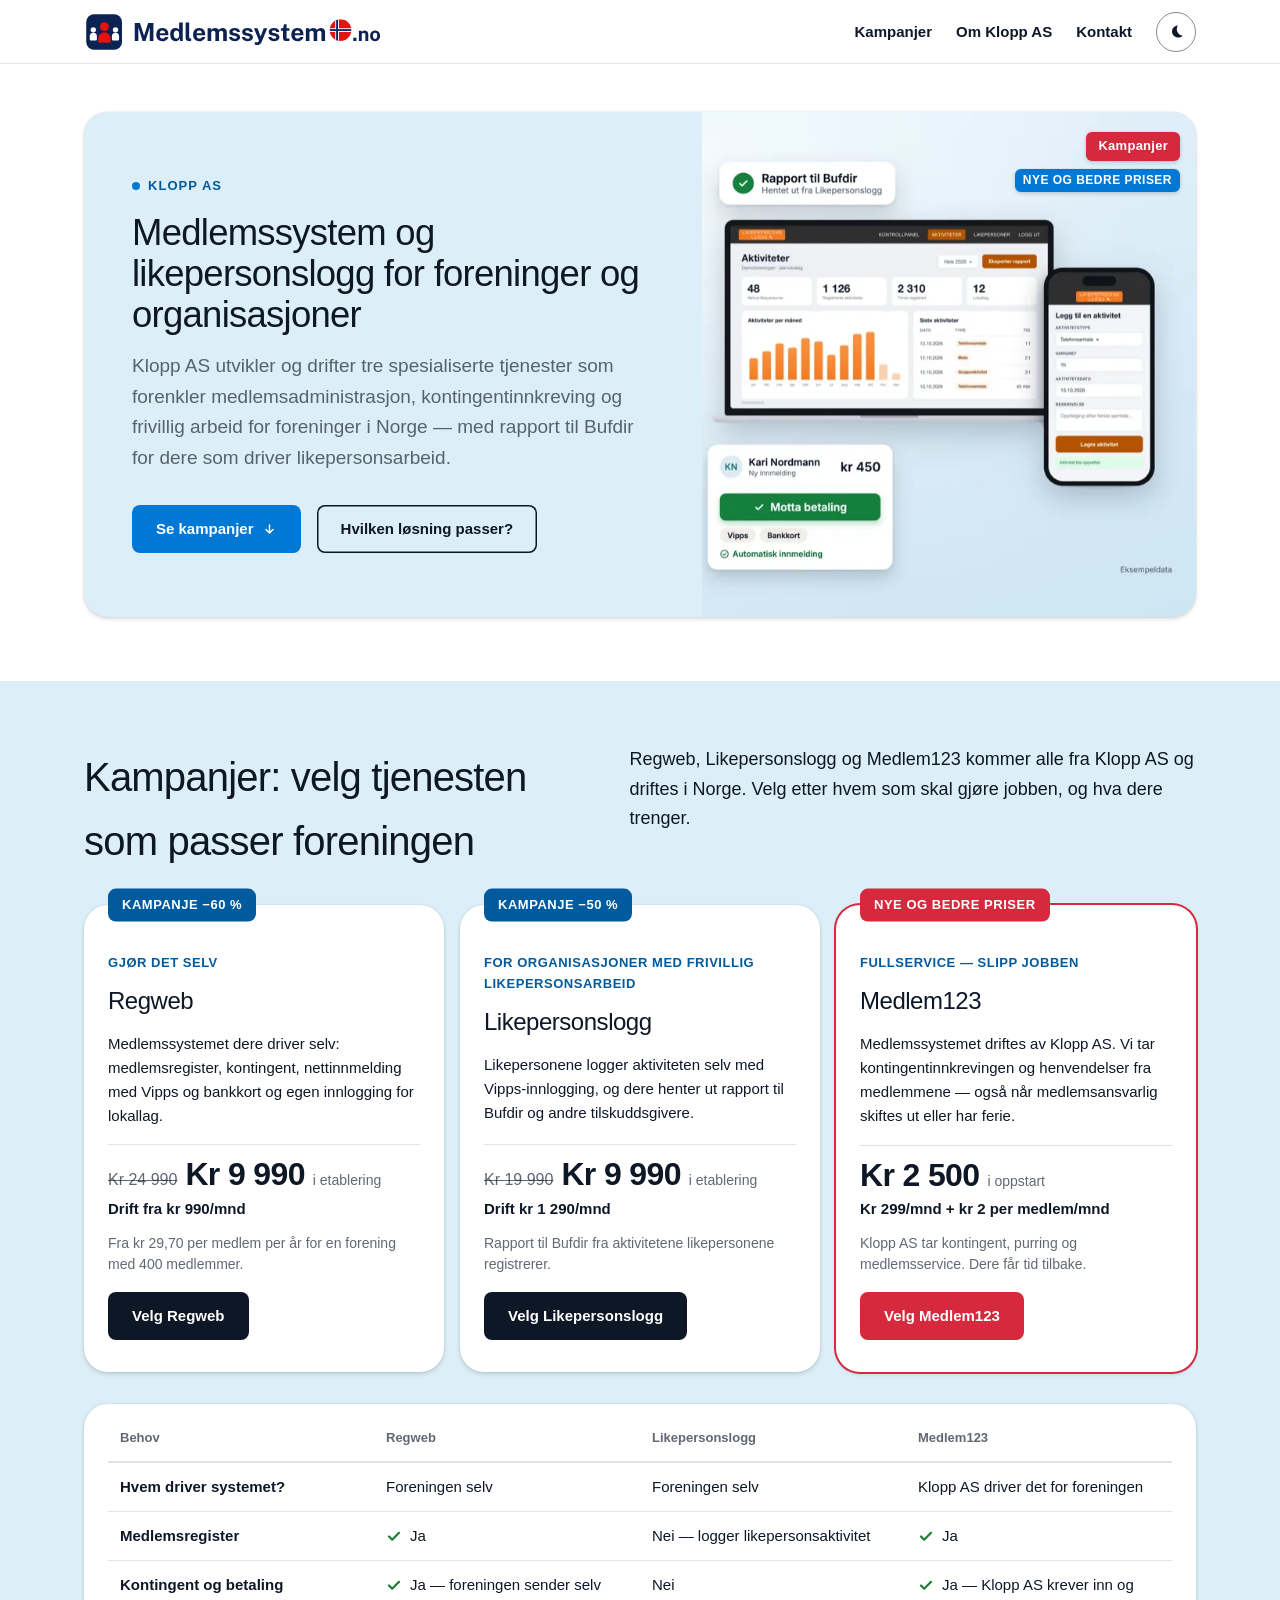
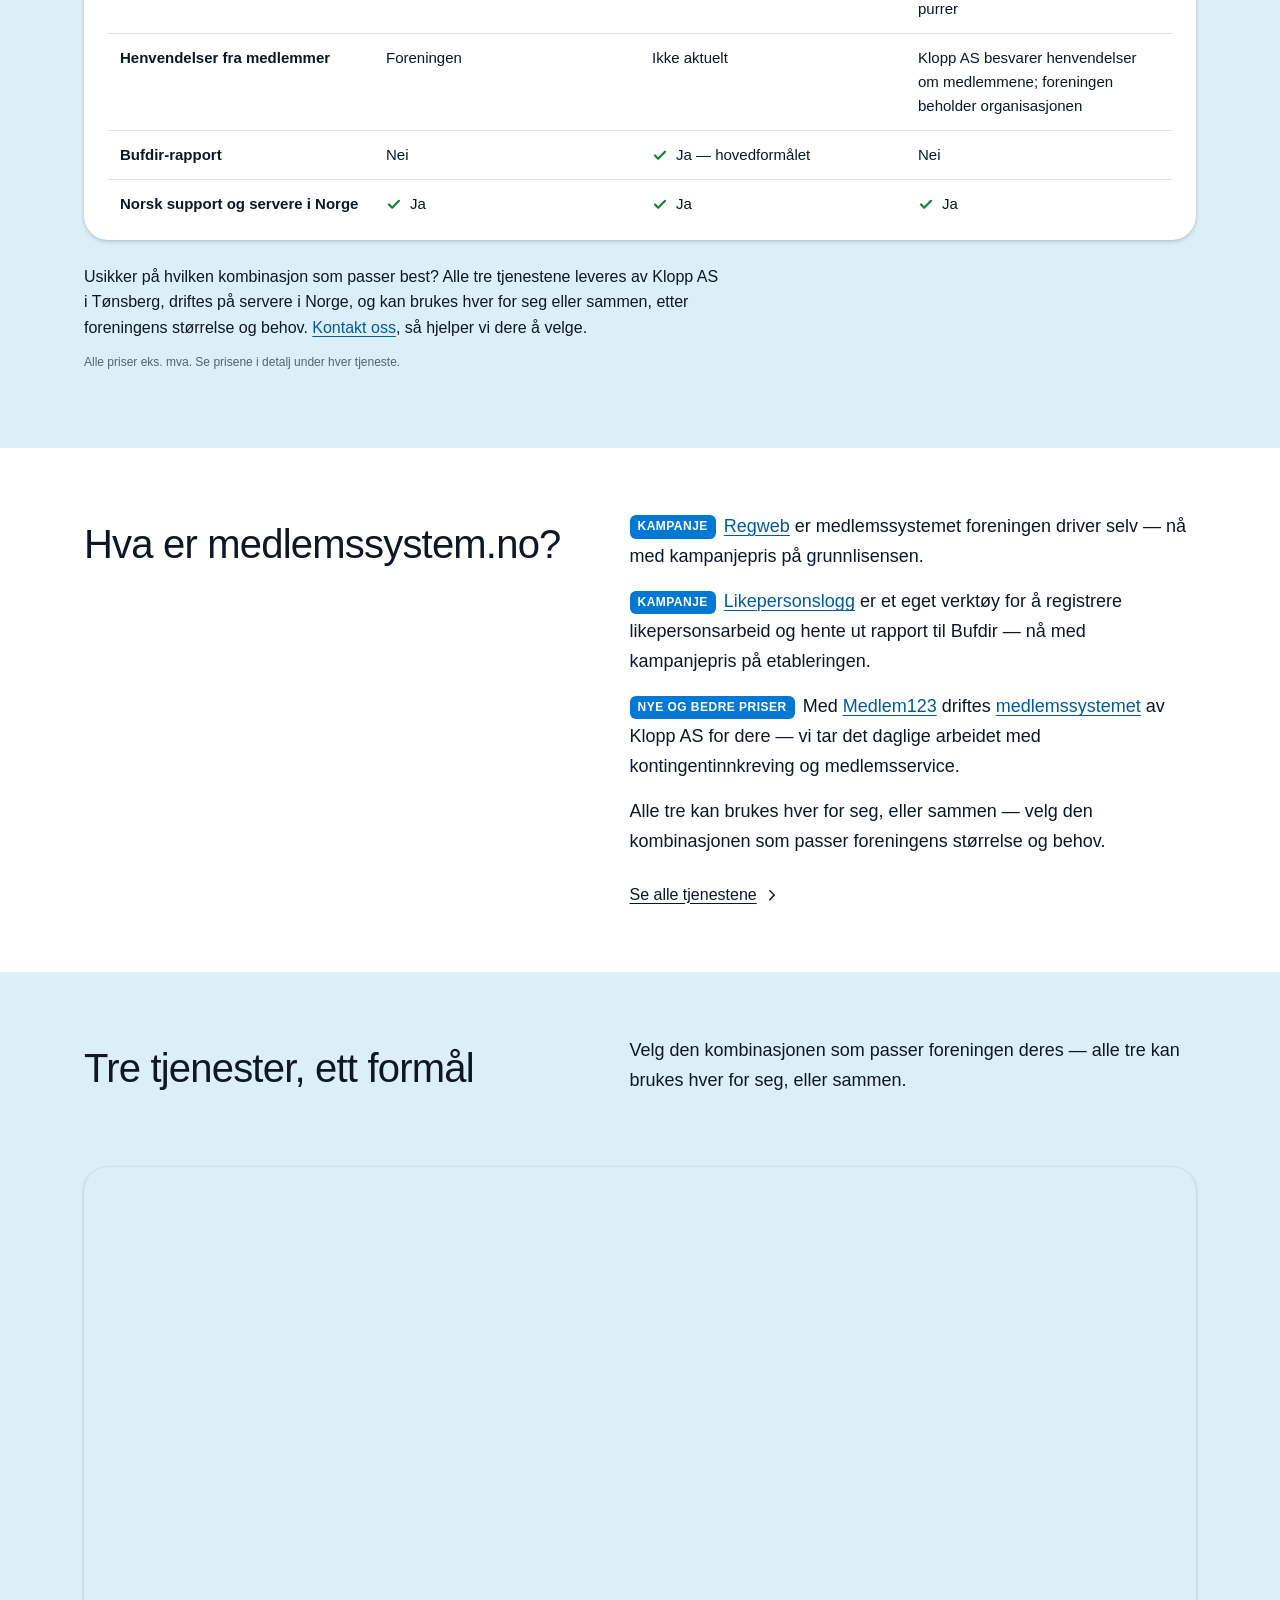
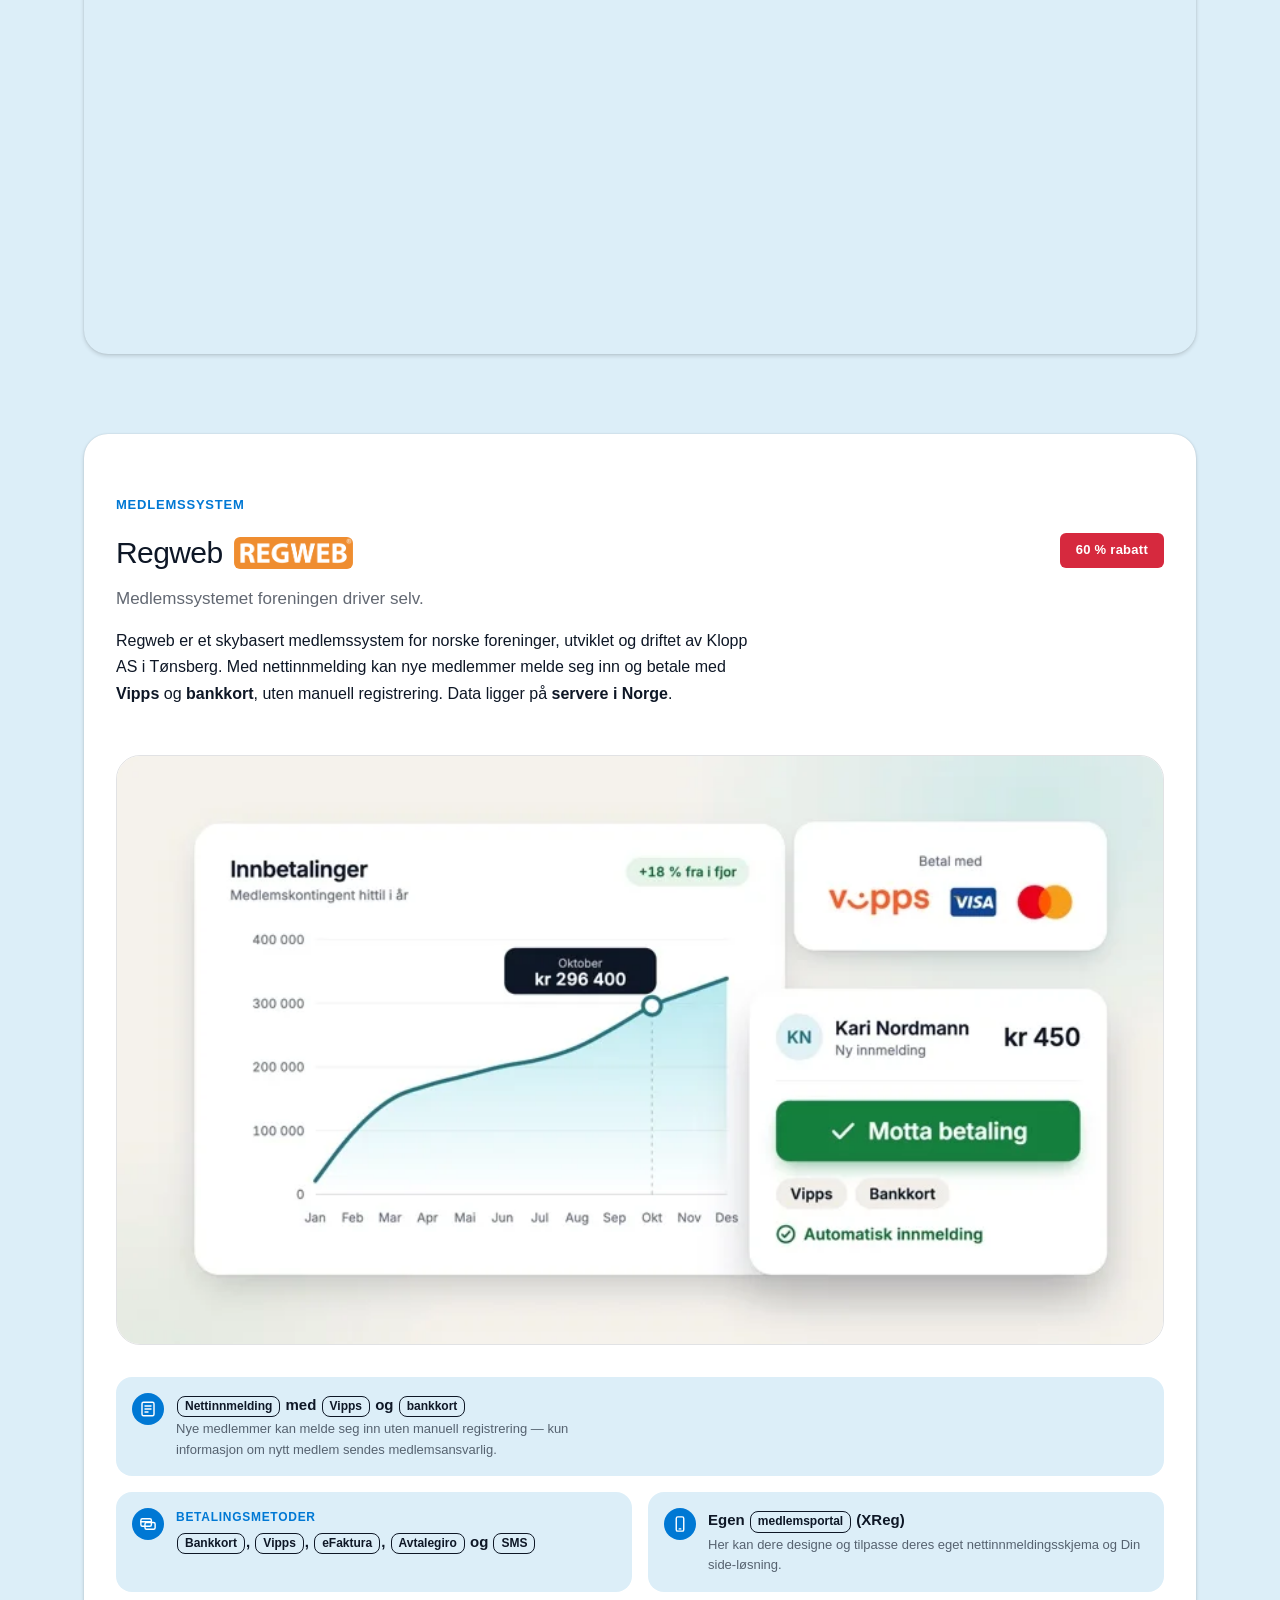
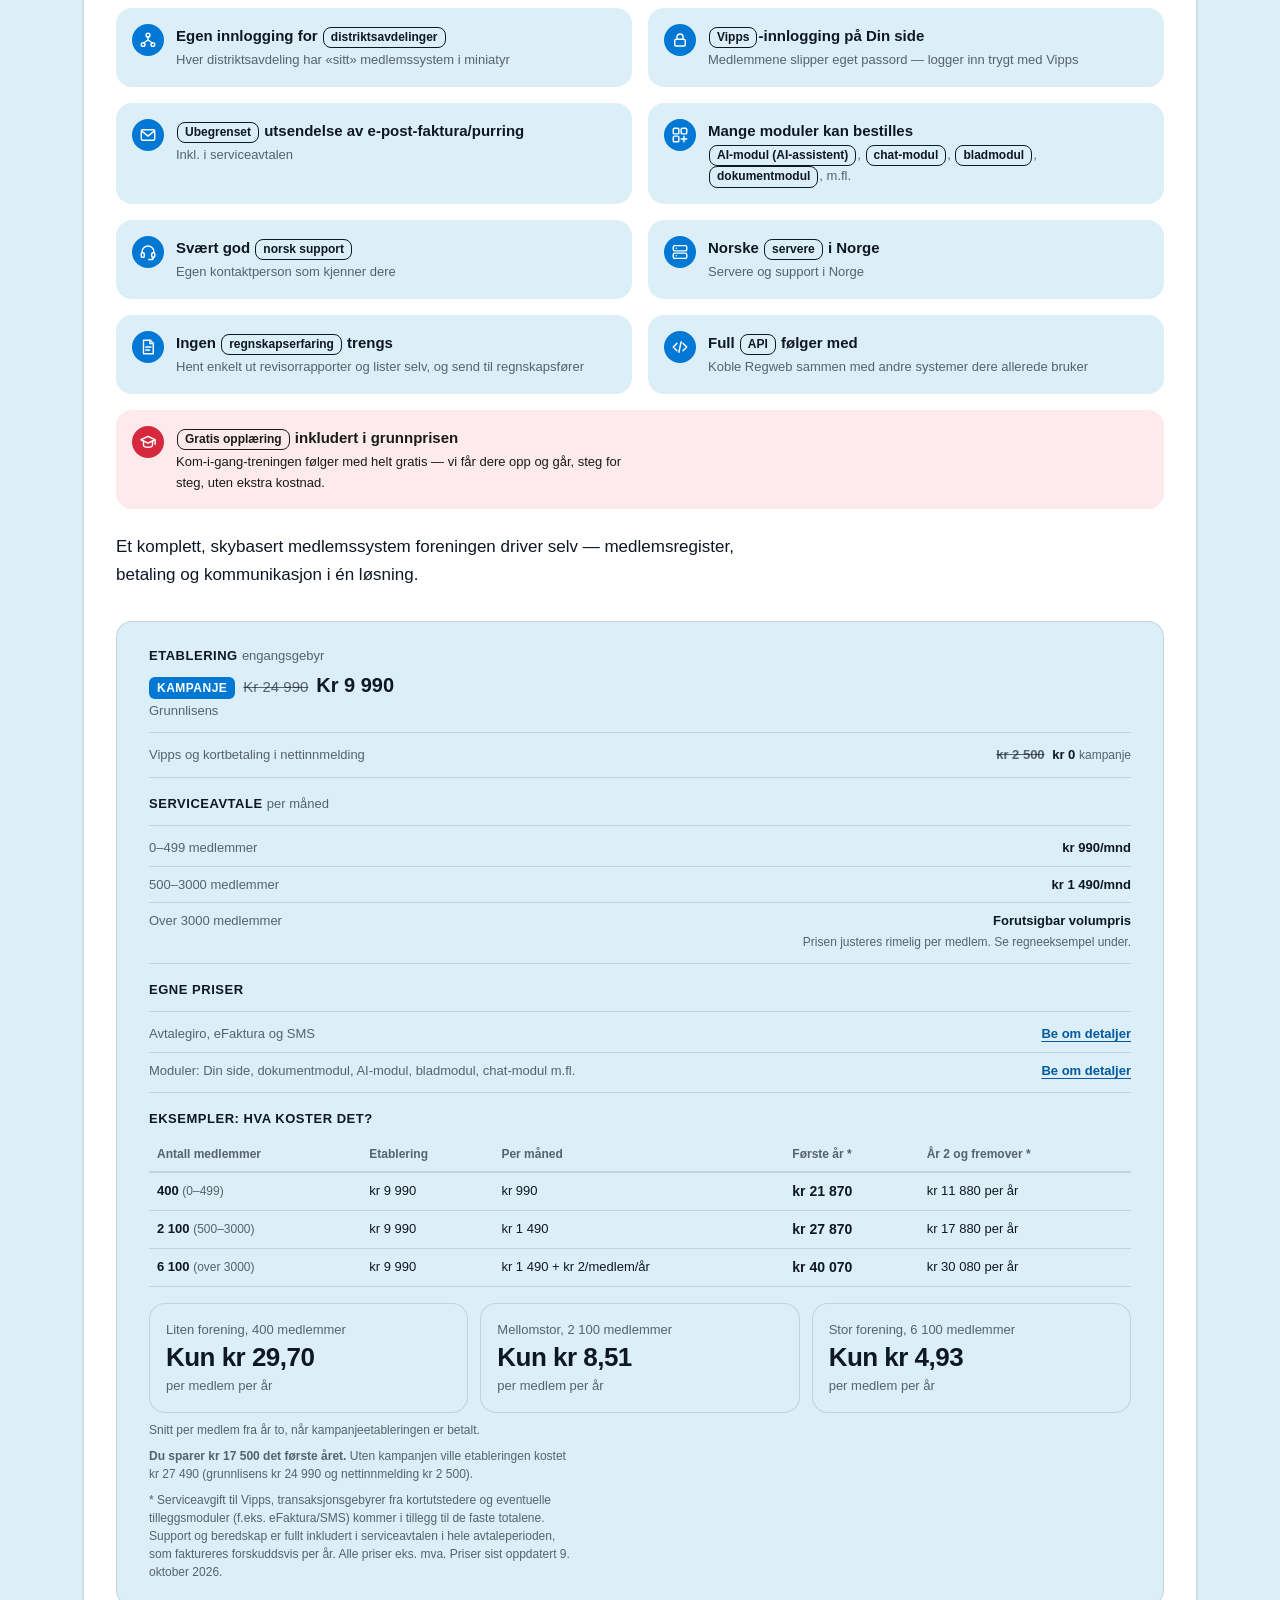
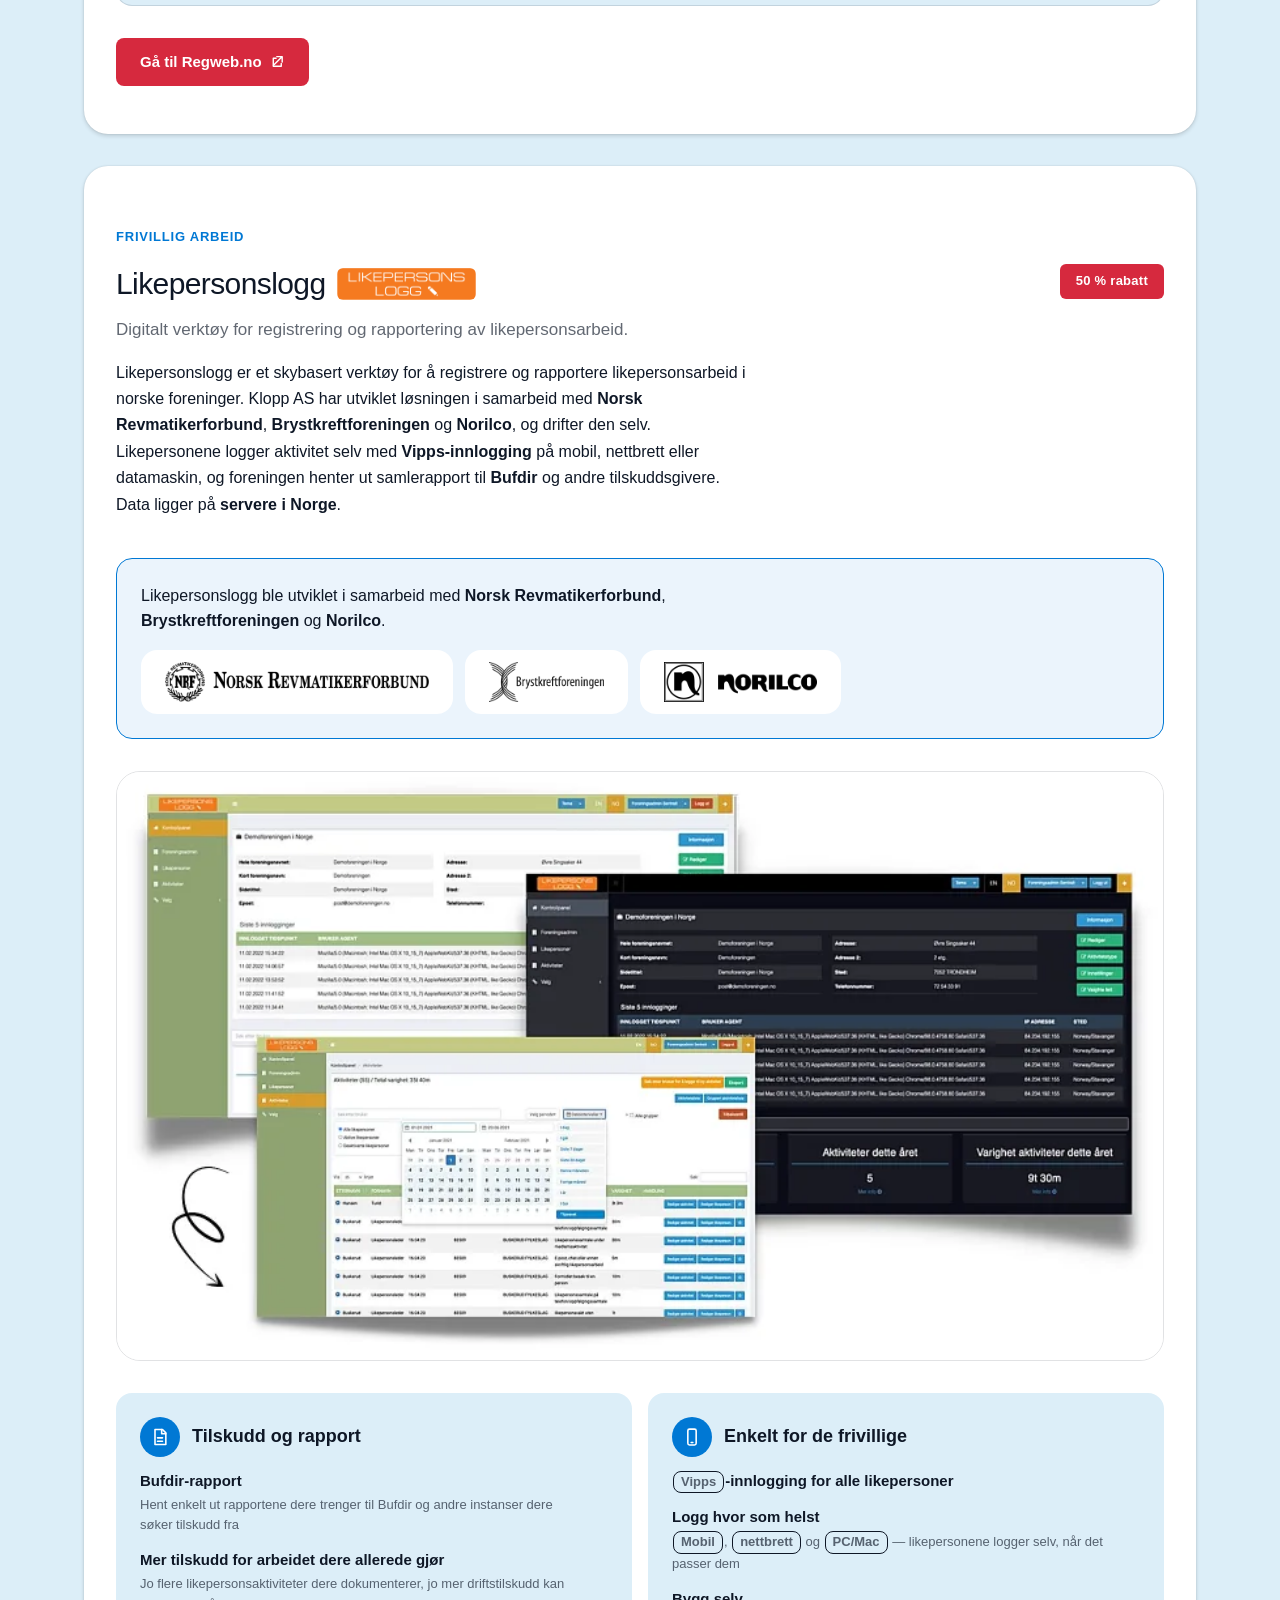
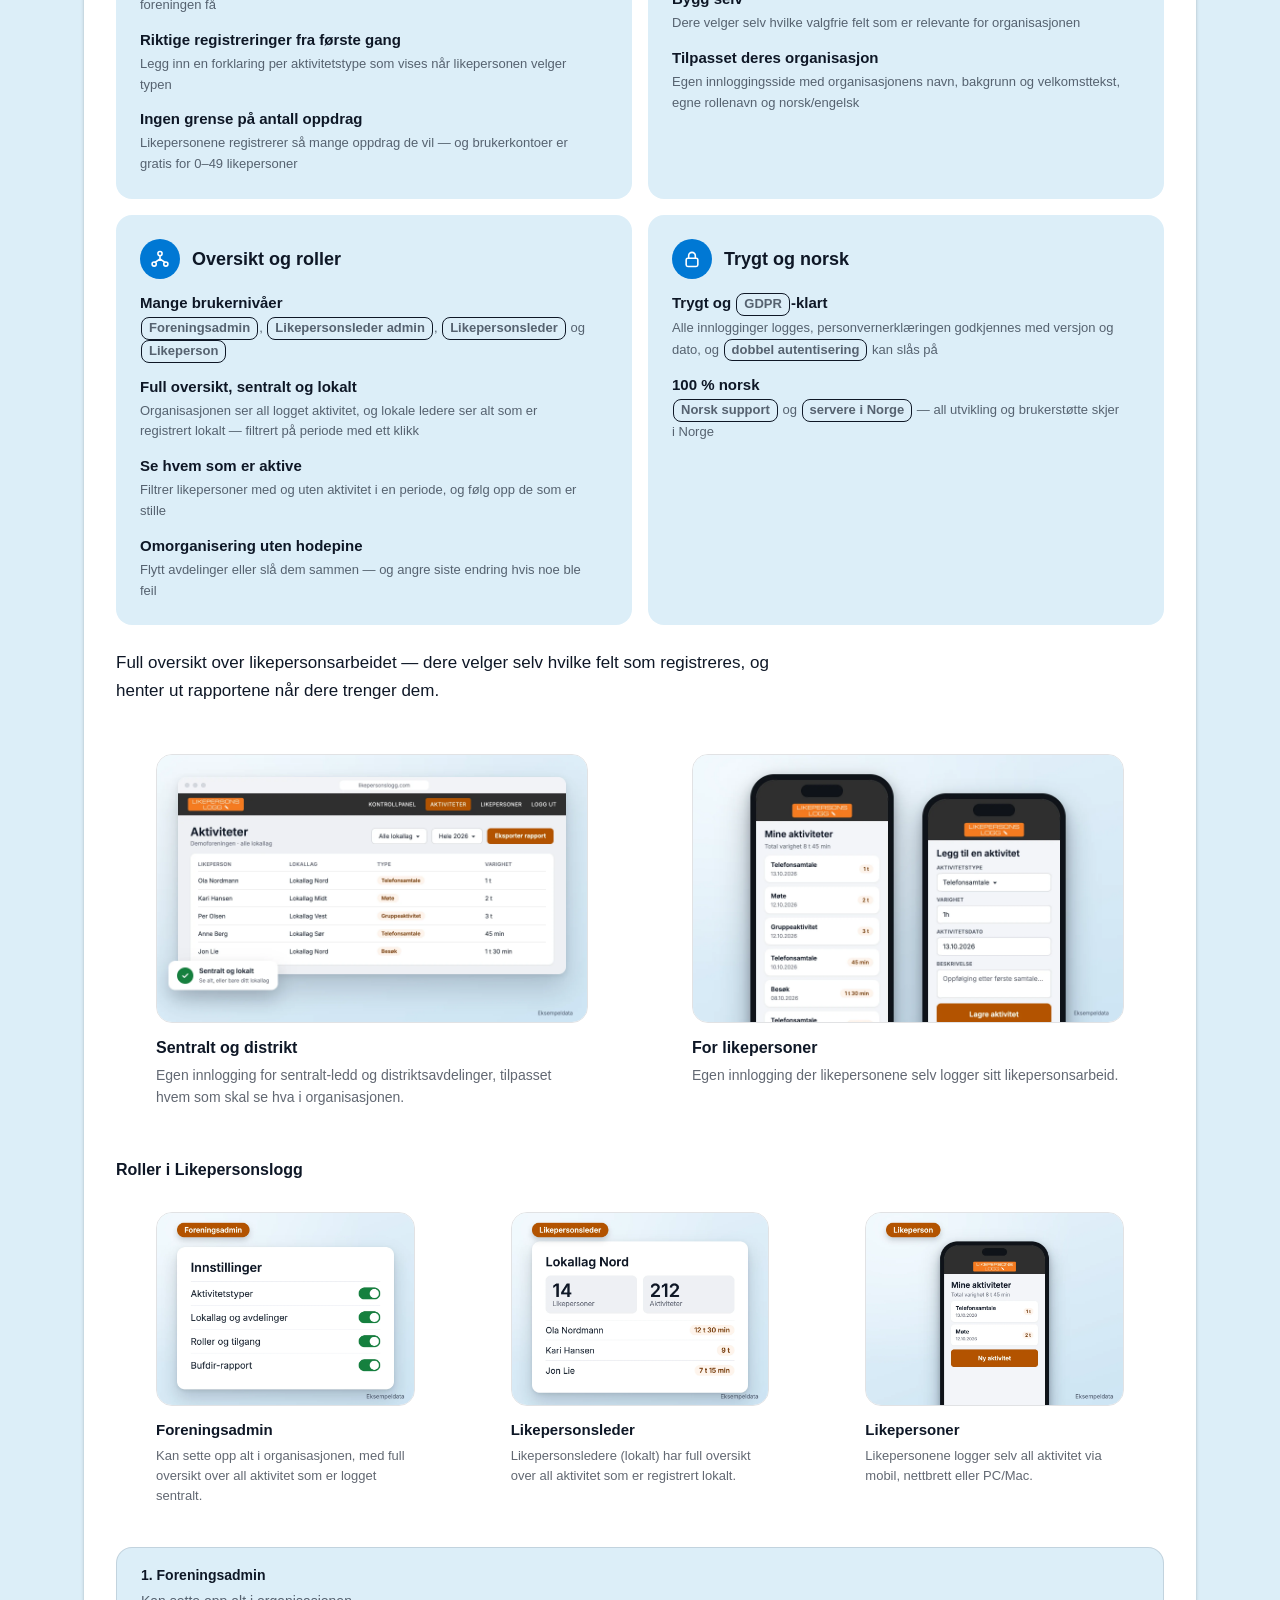
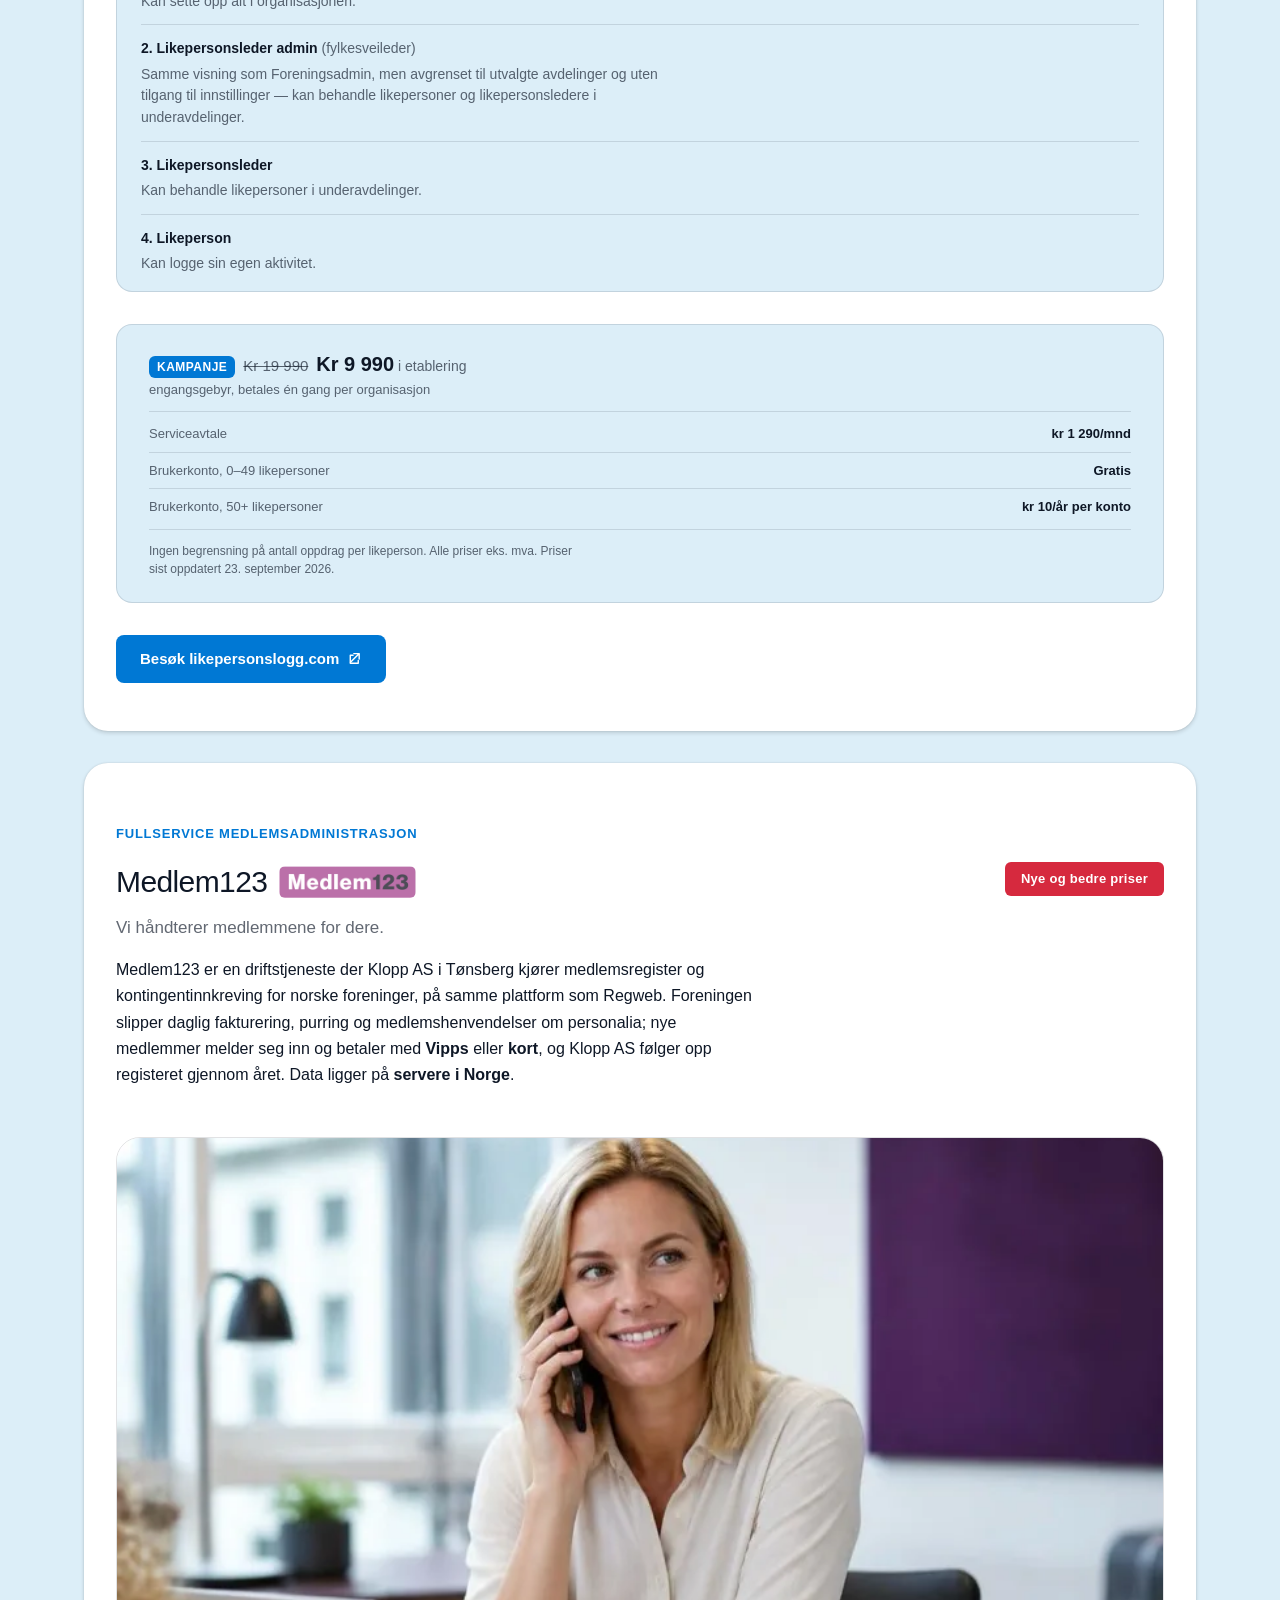
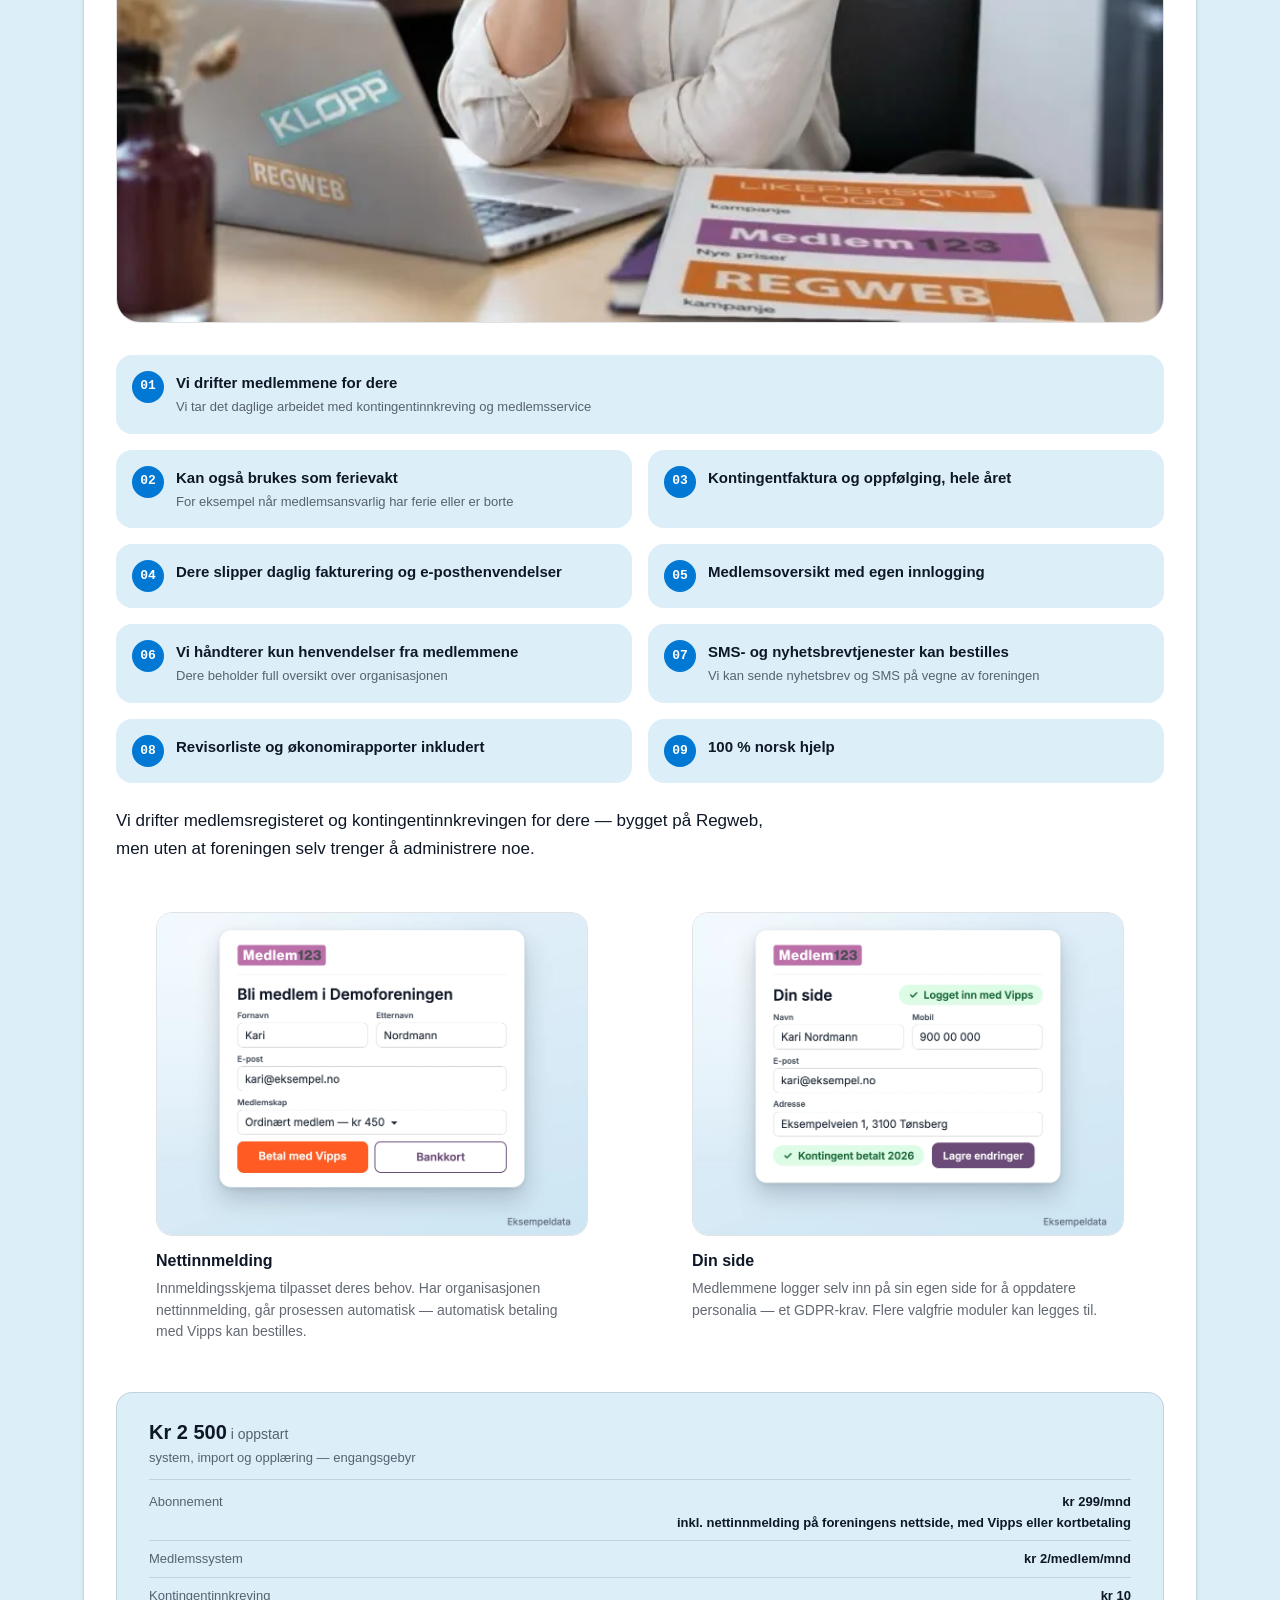
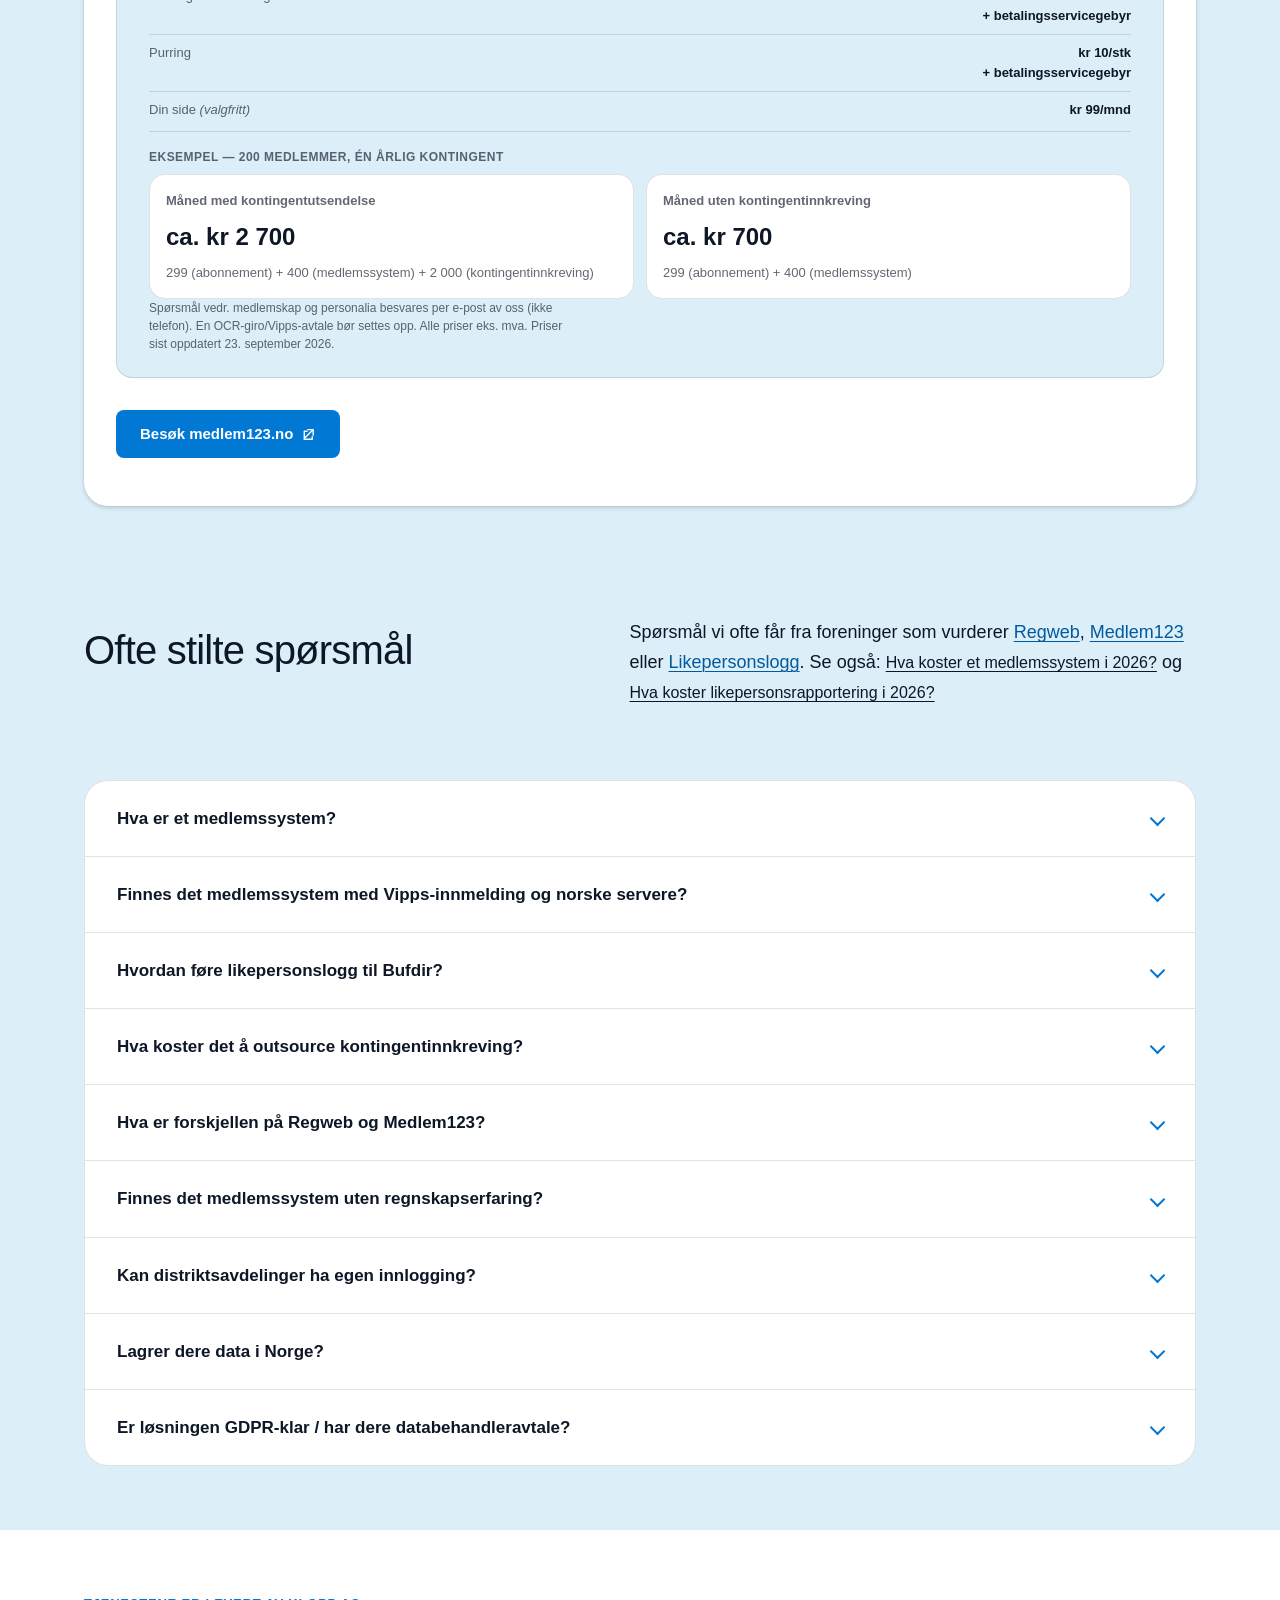
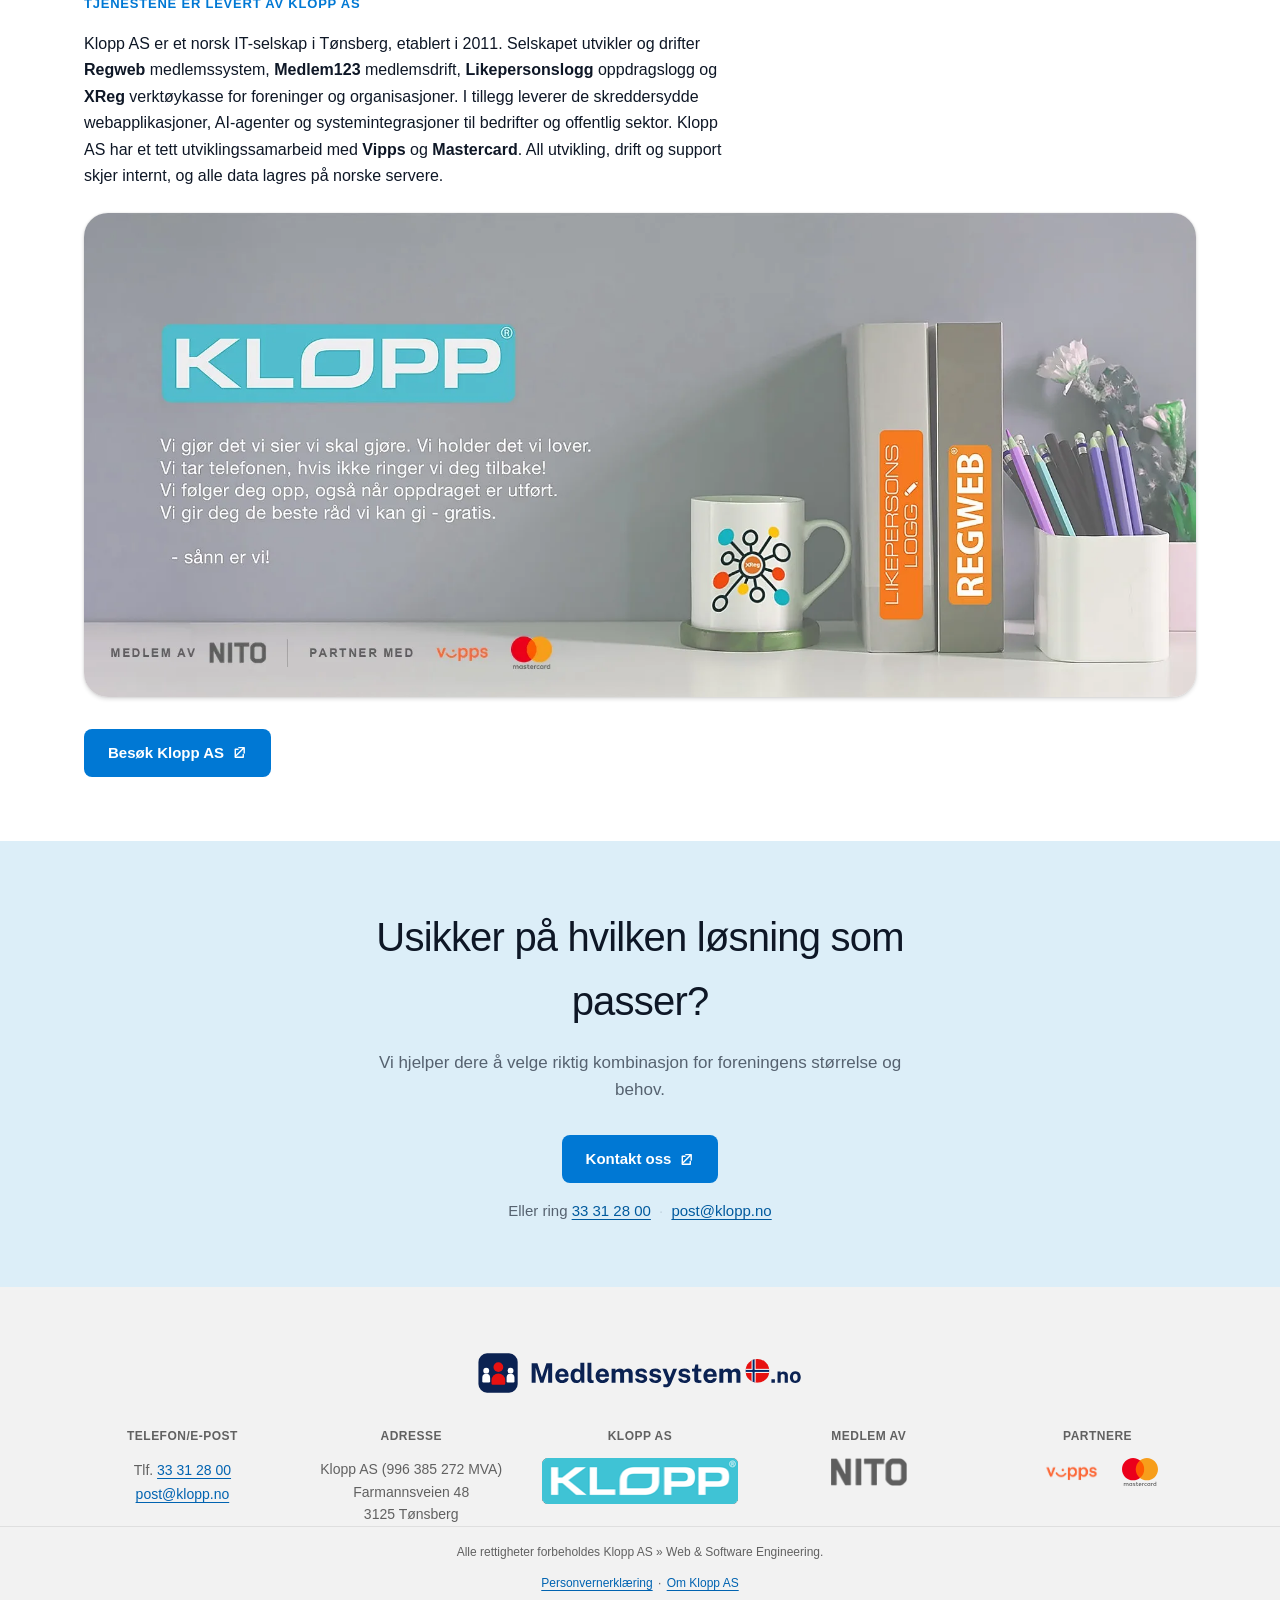
==== commit b46a3da6: "r066: official logo (v4) everywhere: root favicon, web manifest with app icons, README with logo rul" ====
--- a/index.html
+++ b/index.html
@@ -38,6 +38,7 @@
         <link rel="icon" type="image/svg+xml" href="assets/img/logo/medlemssystem-ikon-kvadrat.svg" />
         <link rel="icon" type="image/png" sizes="32x32" href="assets/img/logo/favicon-32.png" />
         <link rel="apple-touch-icon" href="assets/img/apple-touch-icon.png" />
+        <link rel="manifest" href="/site.webmanifest" />
         <meta name="theme-color" content="#ffffff" media="(prefers-color-scheme: light)" />
         <meta name="theme-color" content="#1b1a19" media="(prefers-color-scheme: dark)" />
         <link href="css/site.css" rel="stylesheet" />
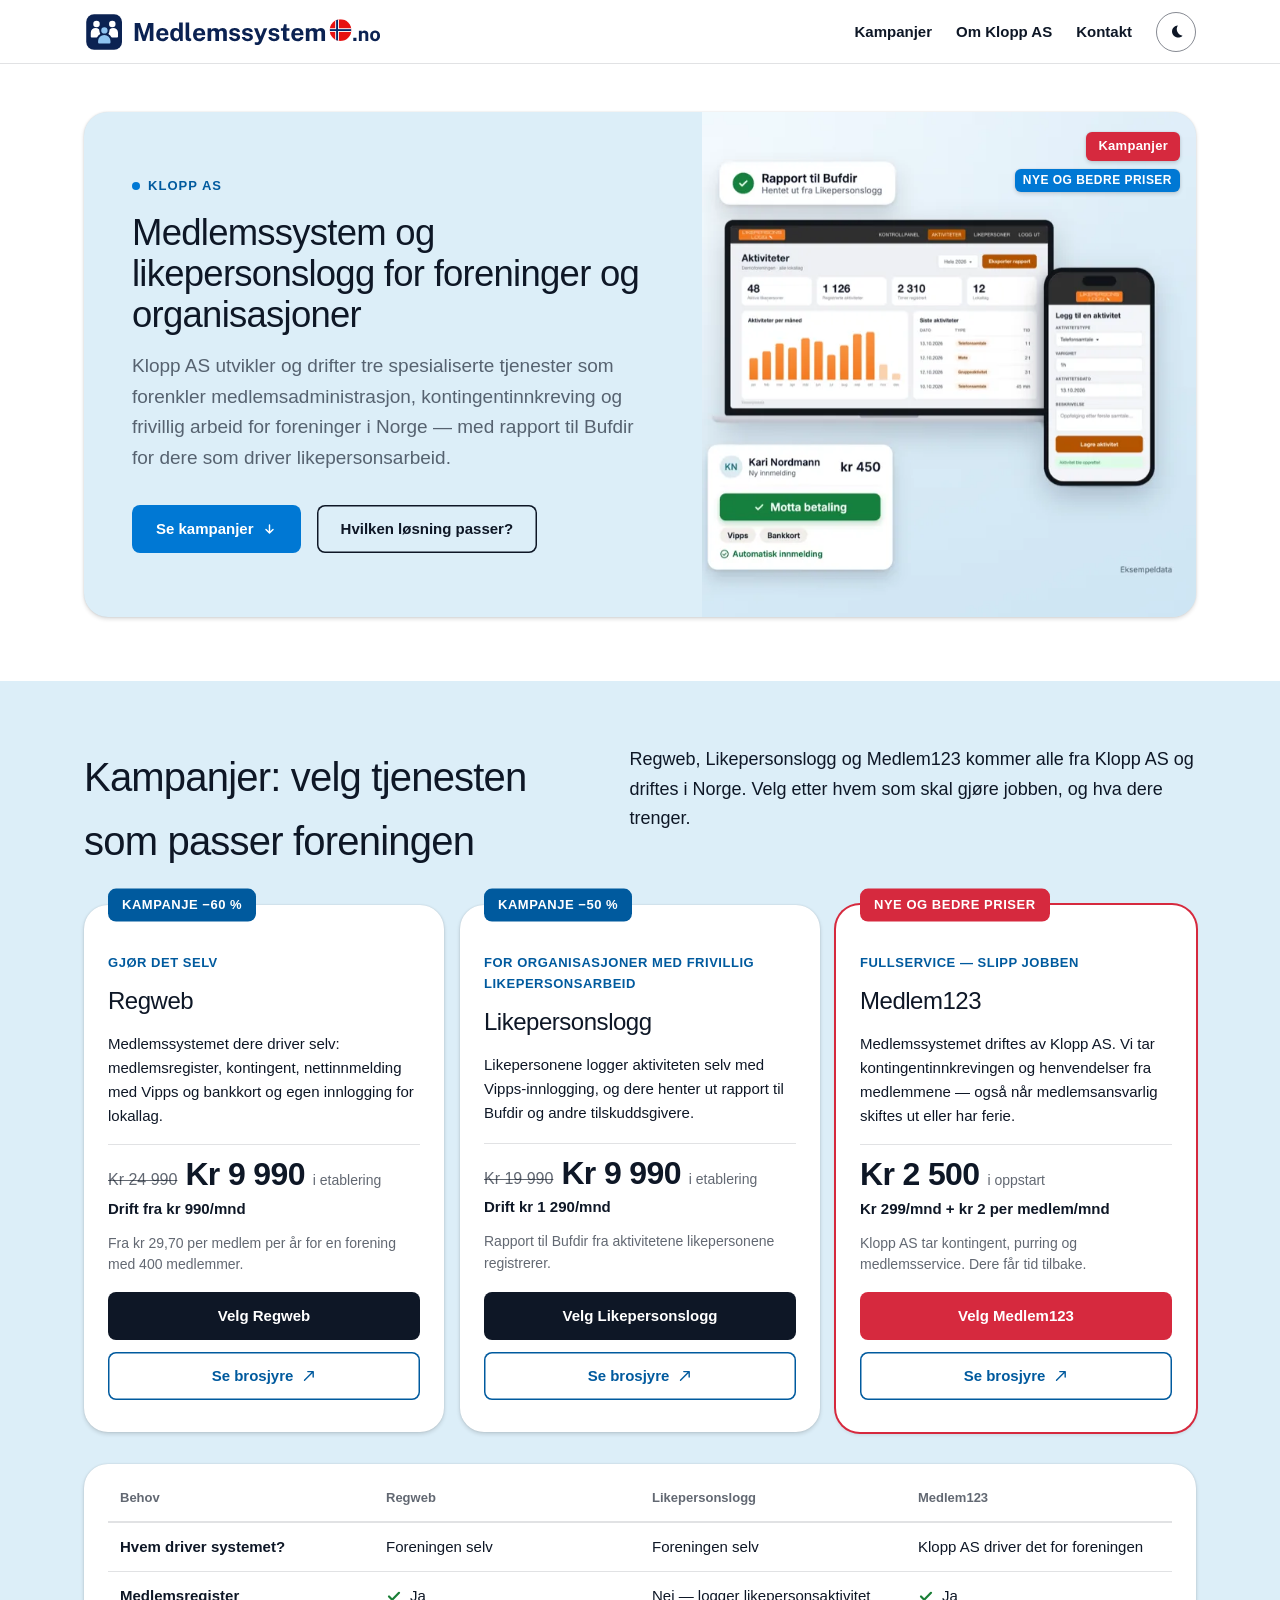
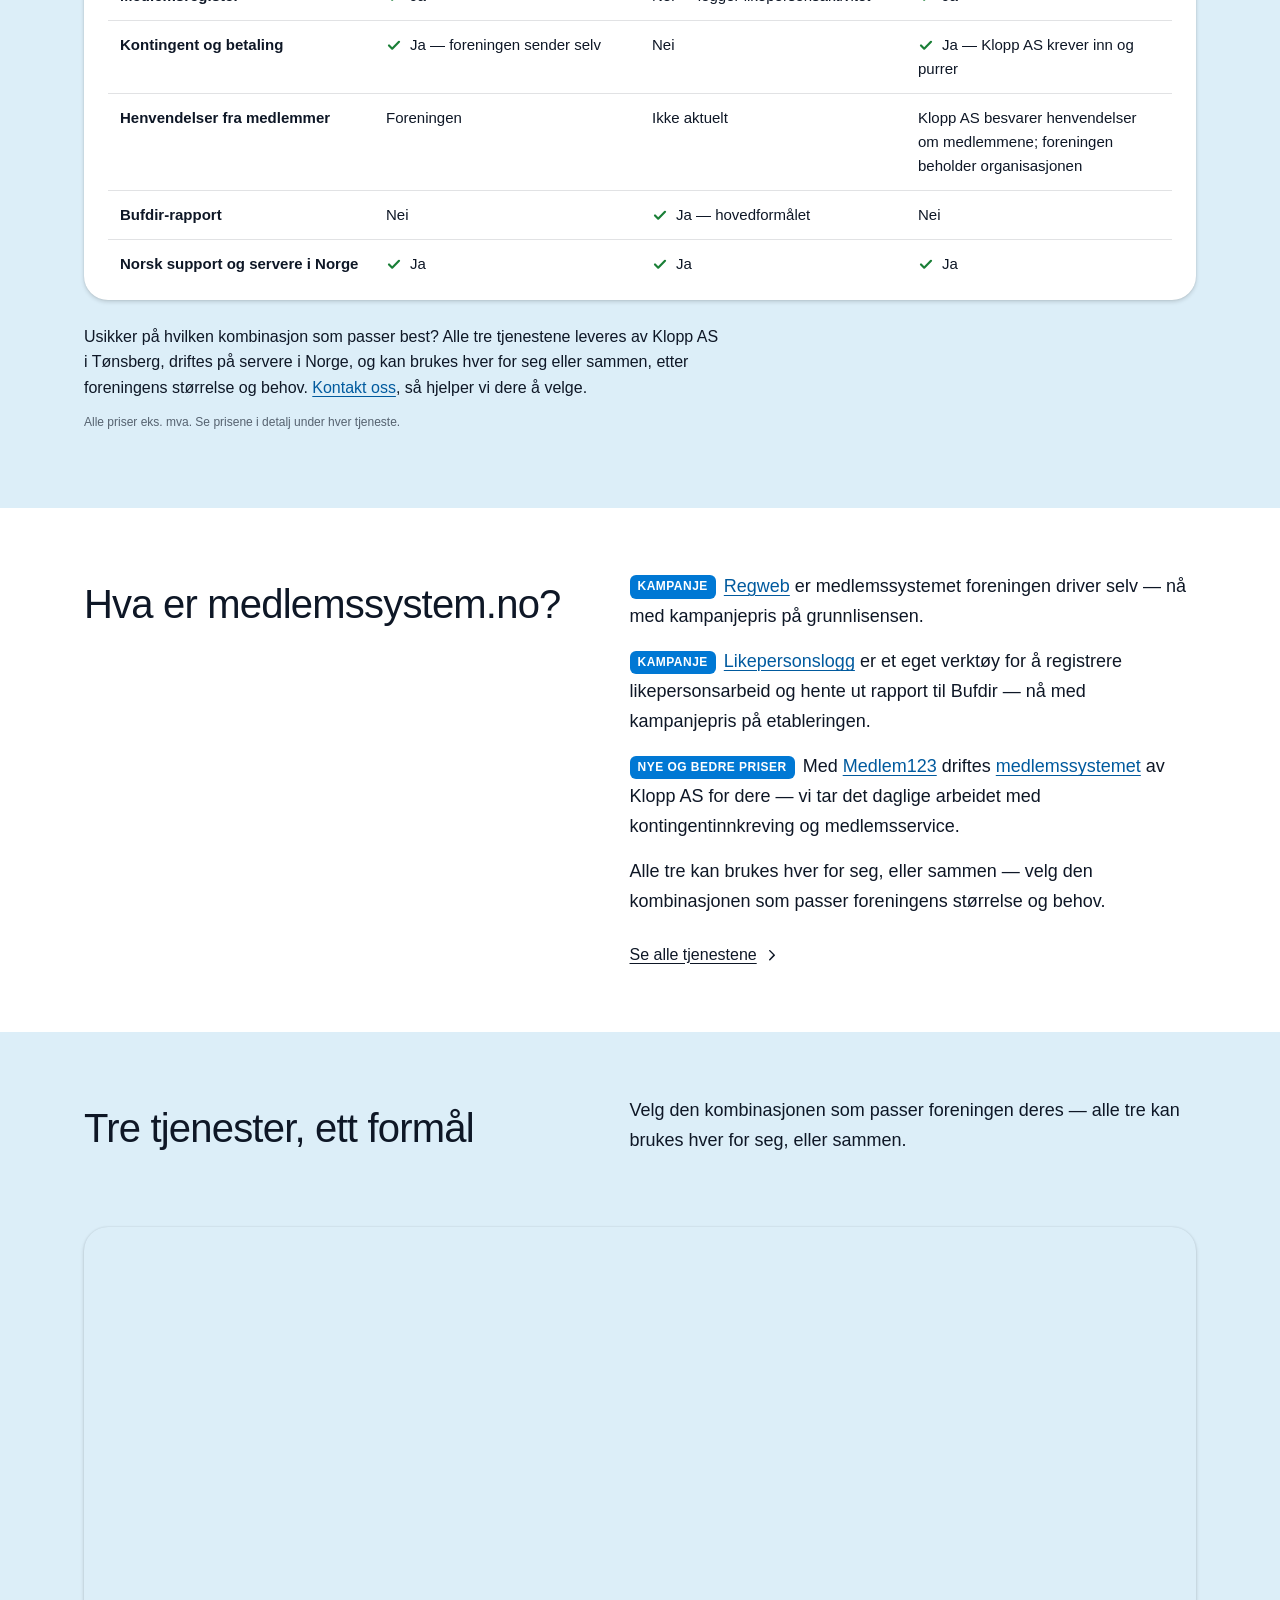
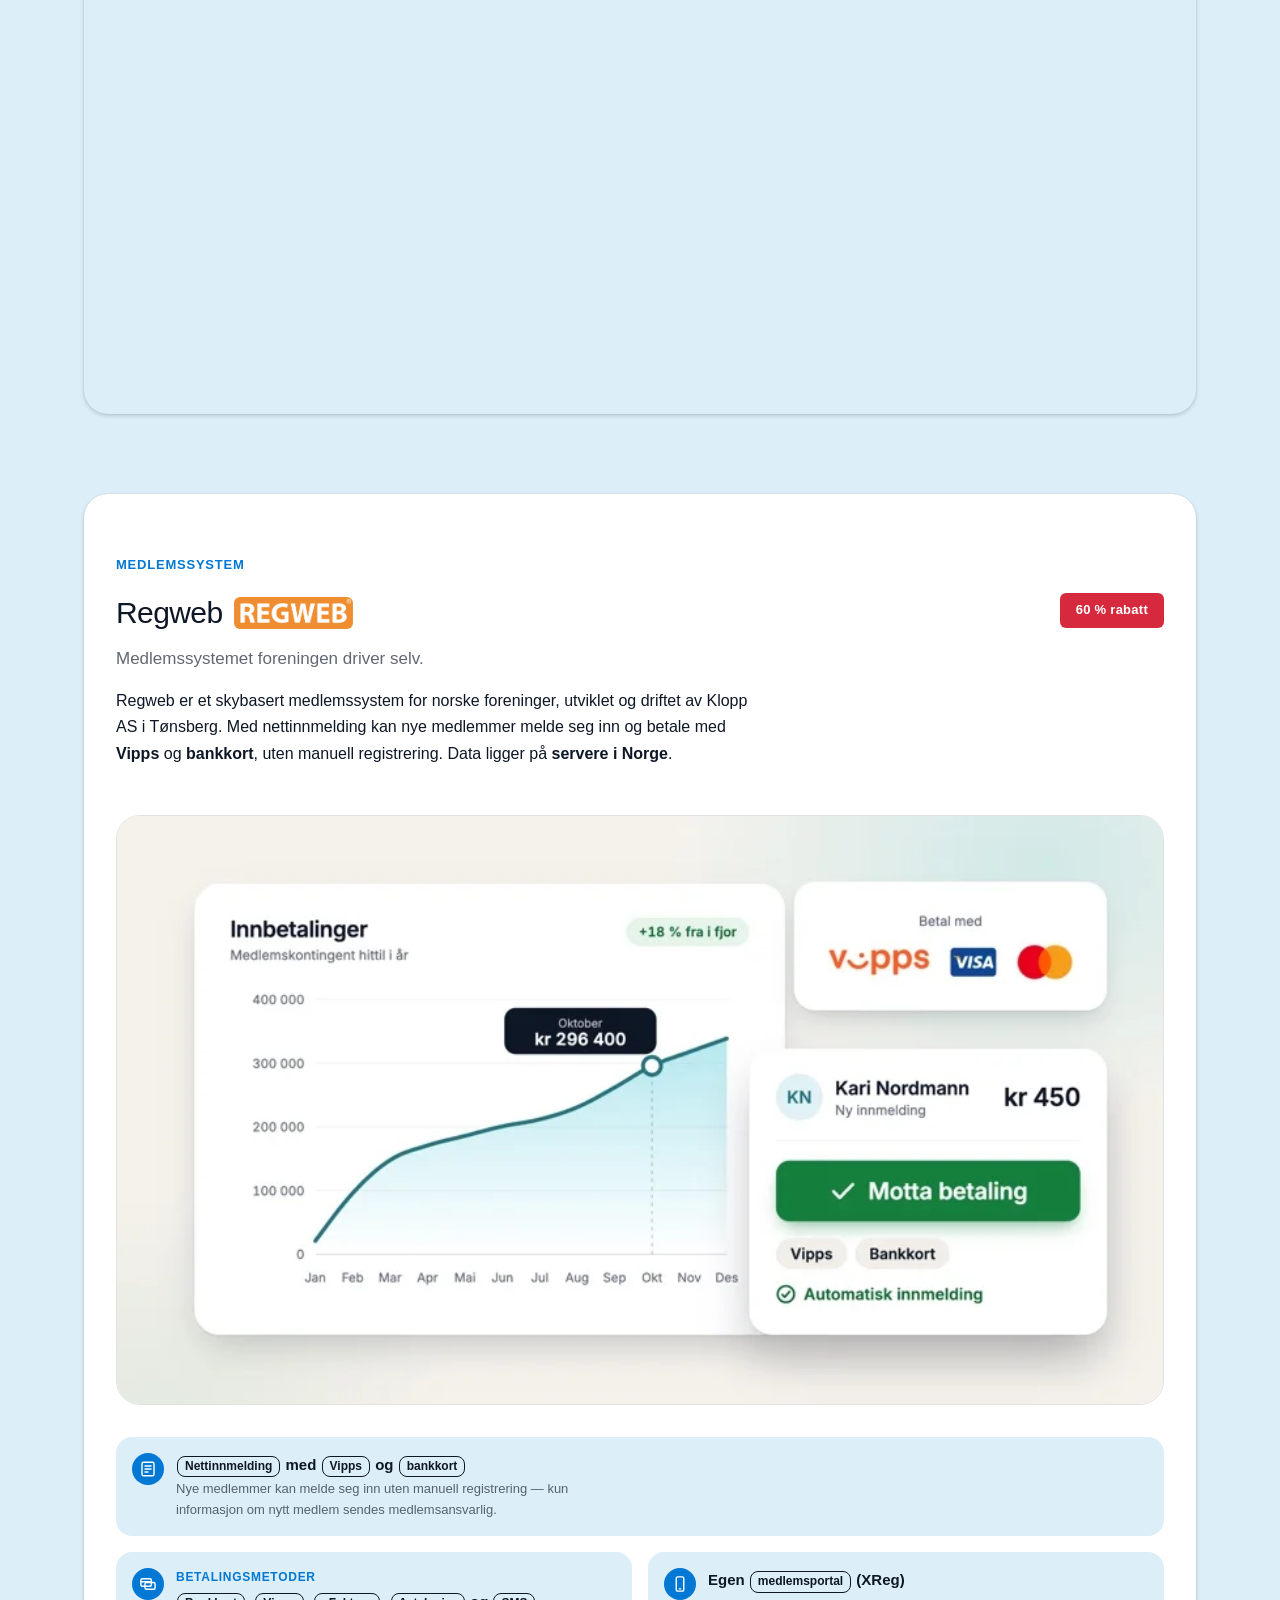
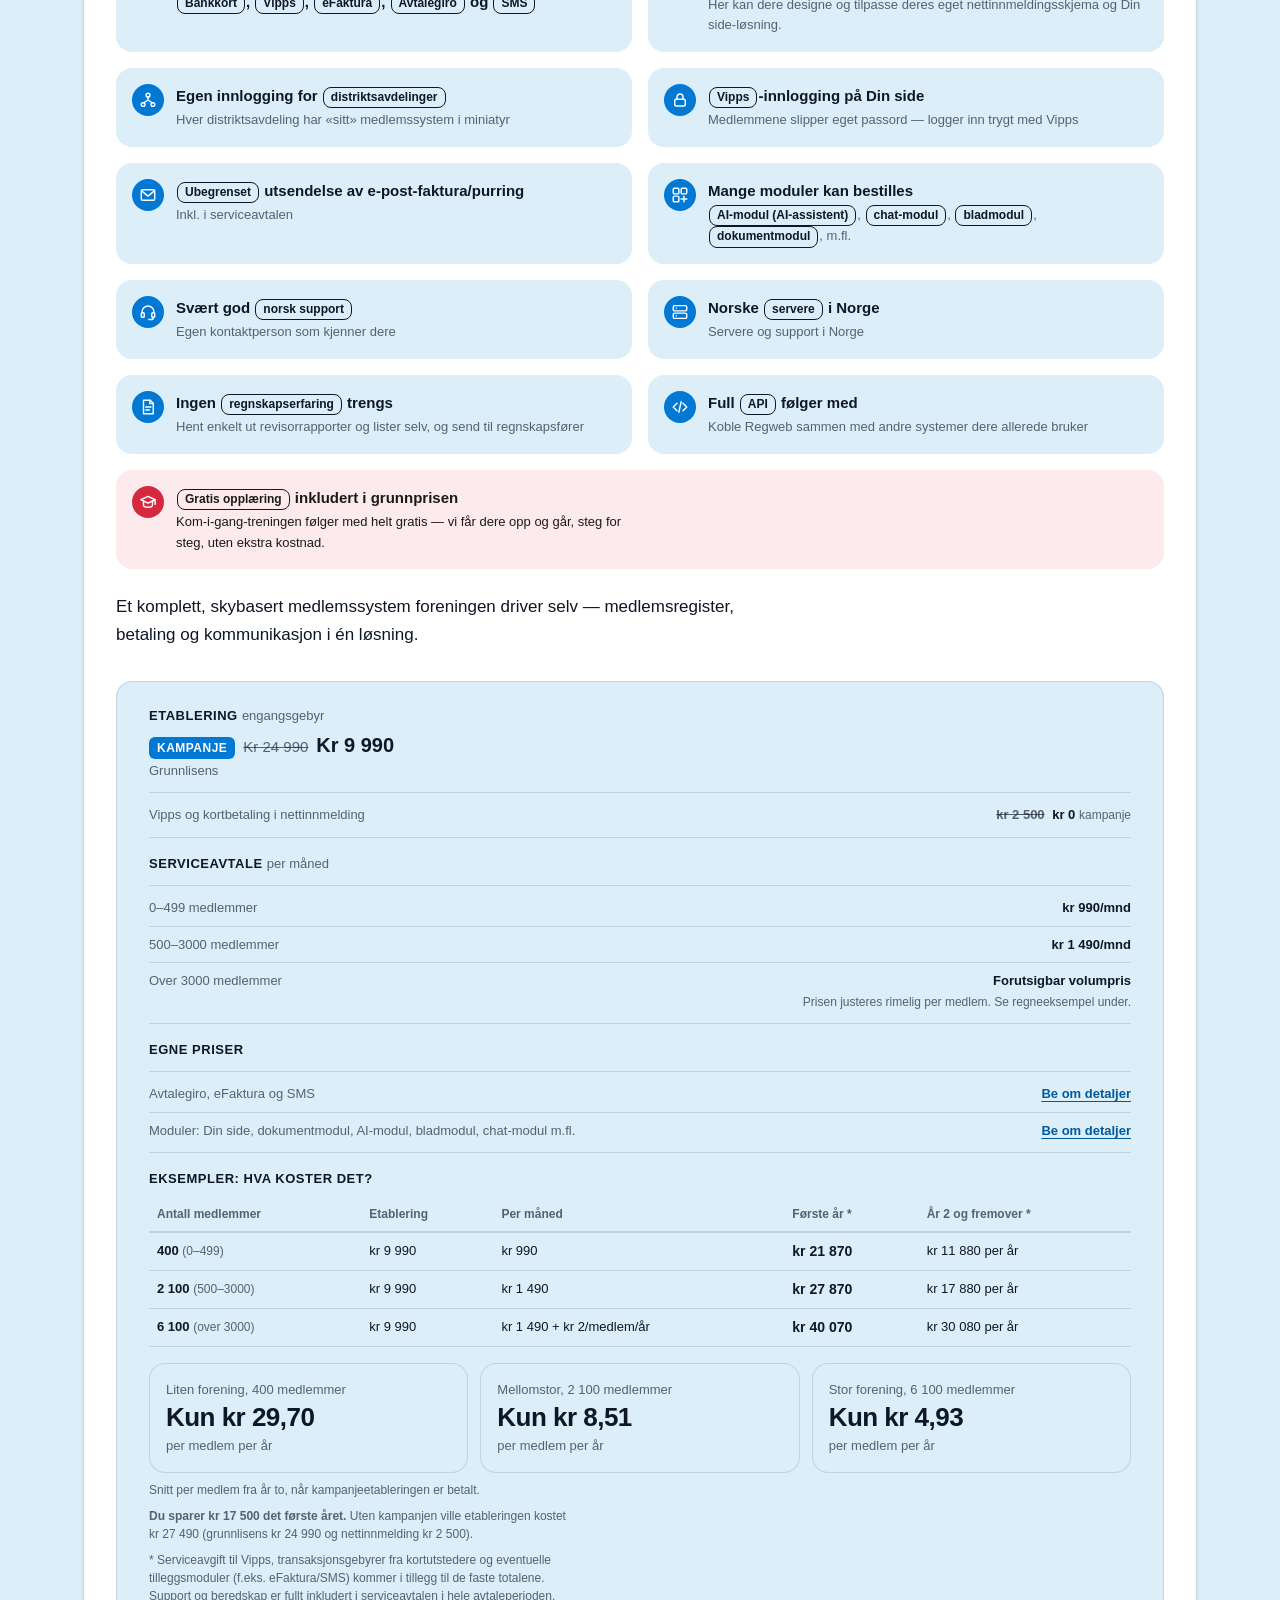
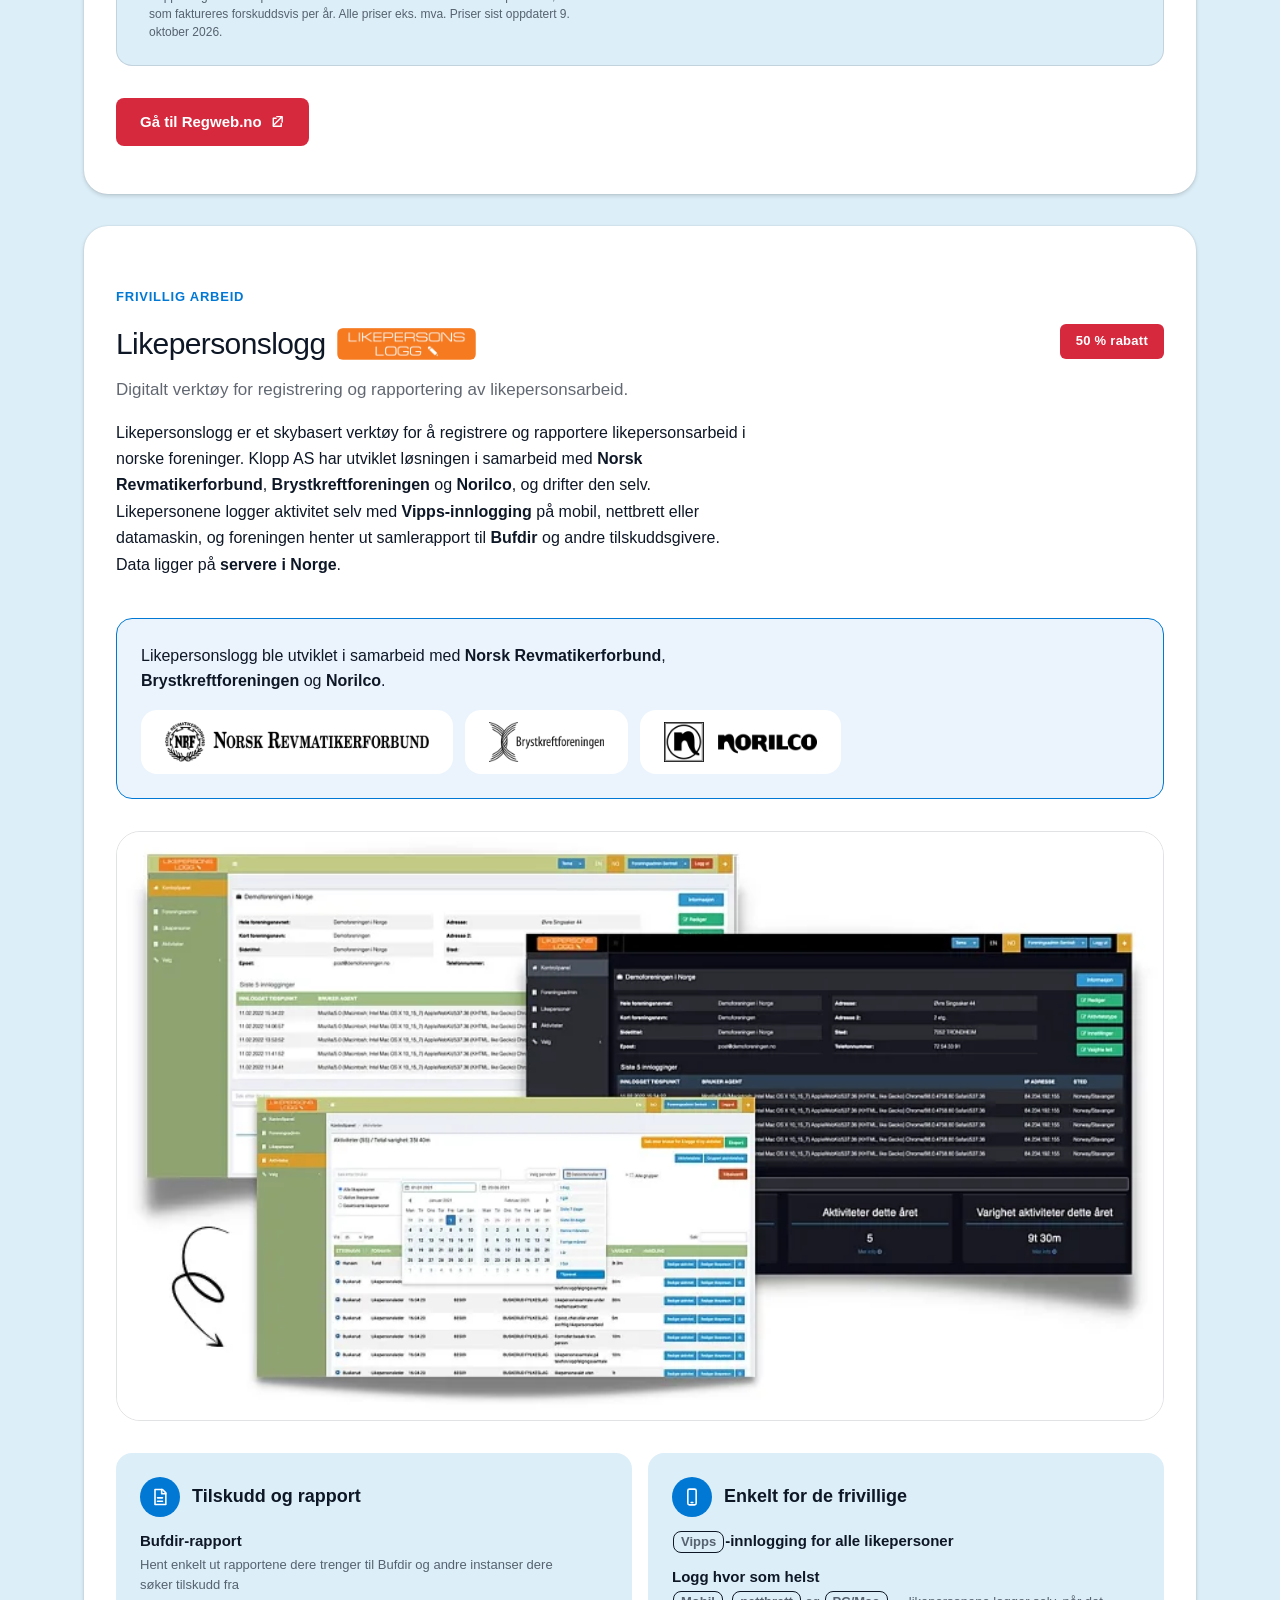
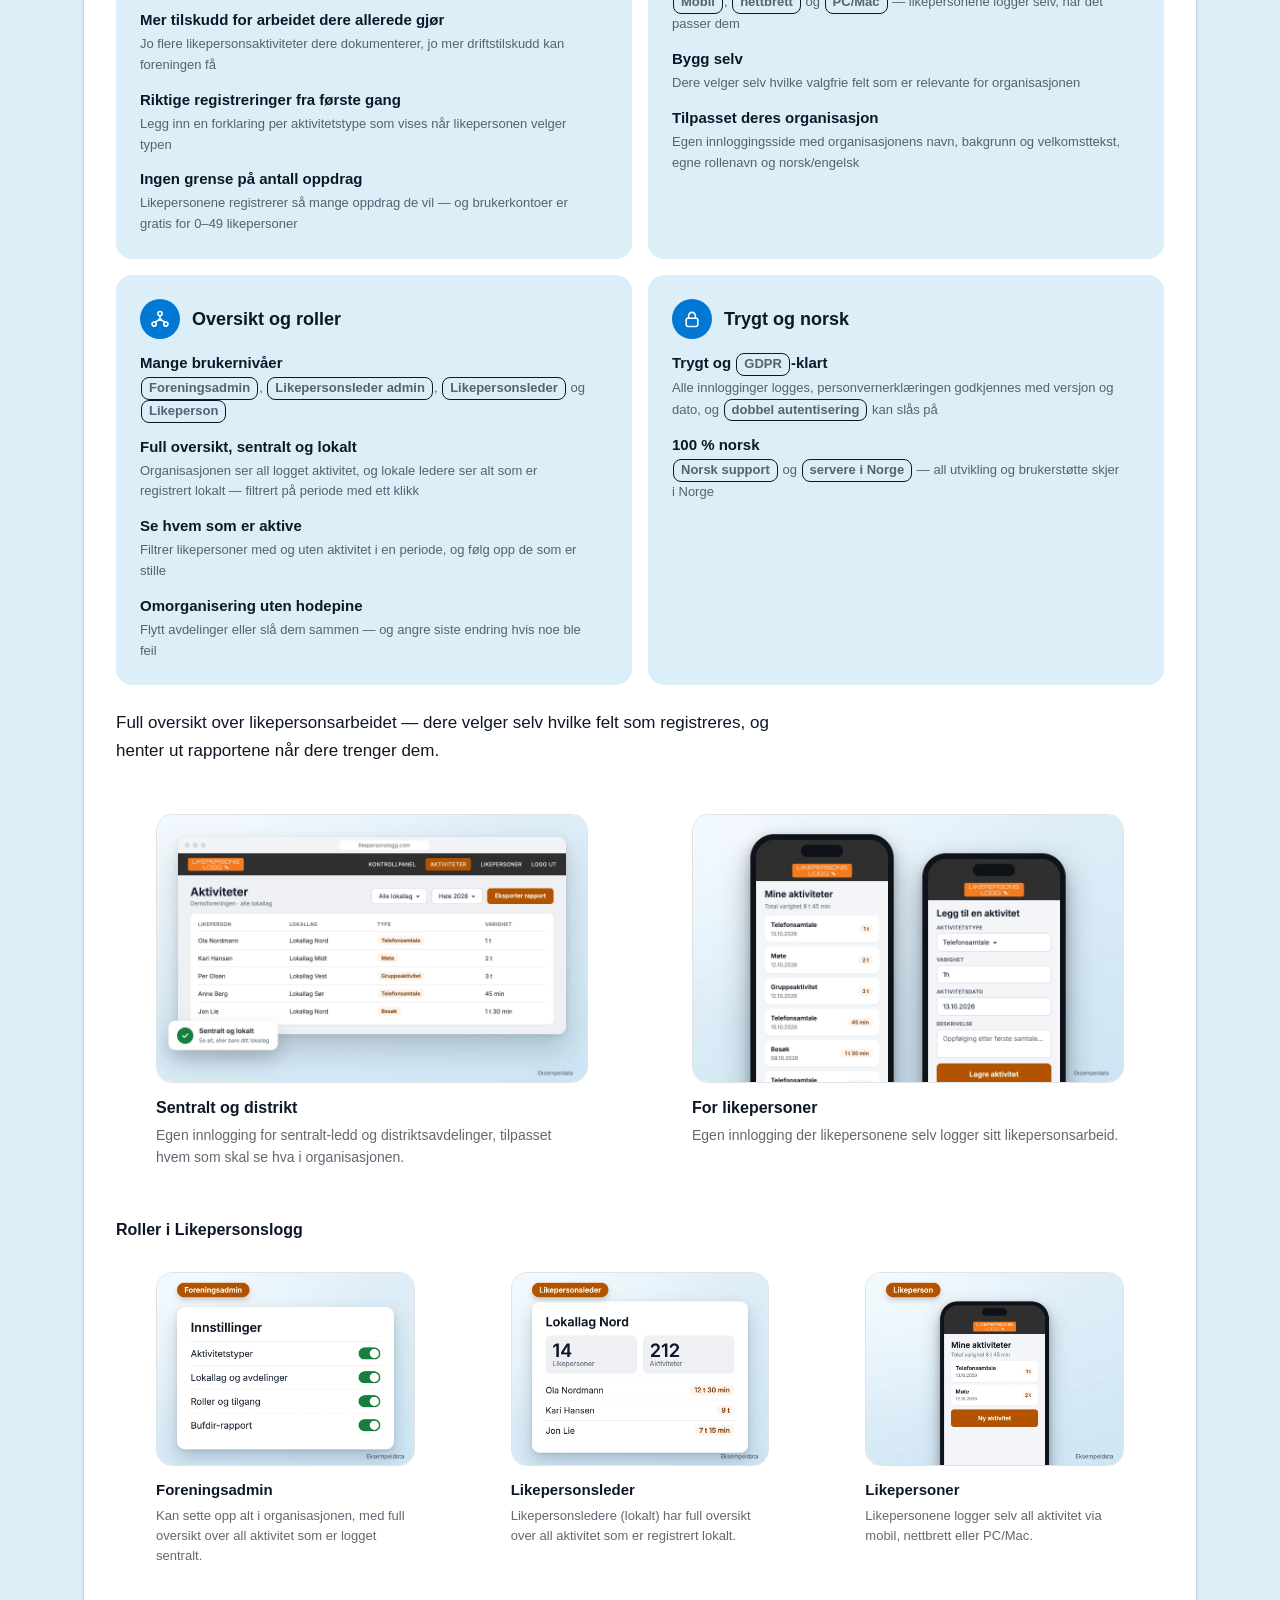
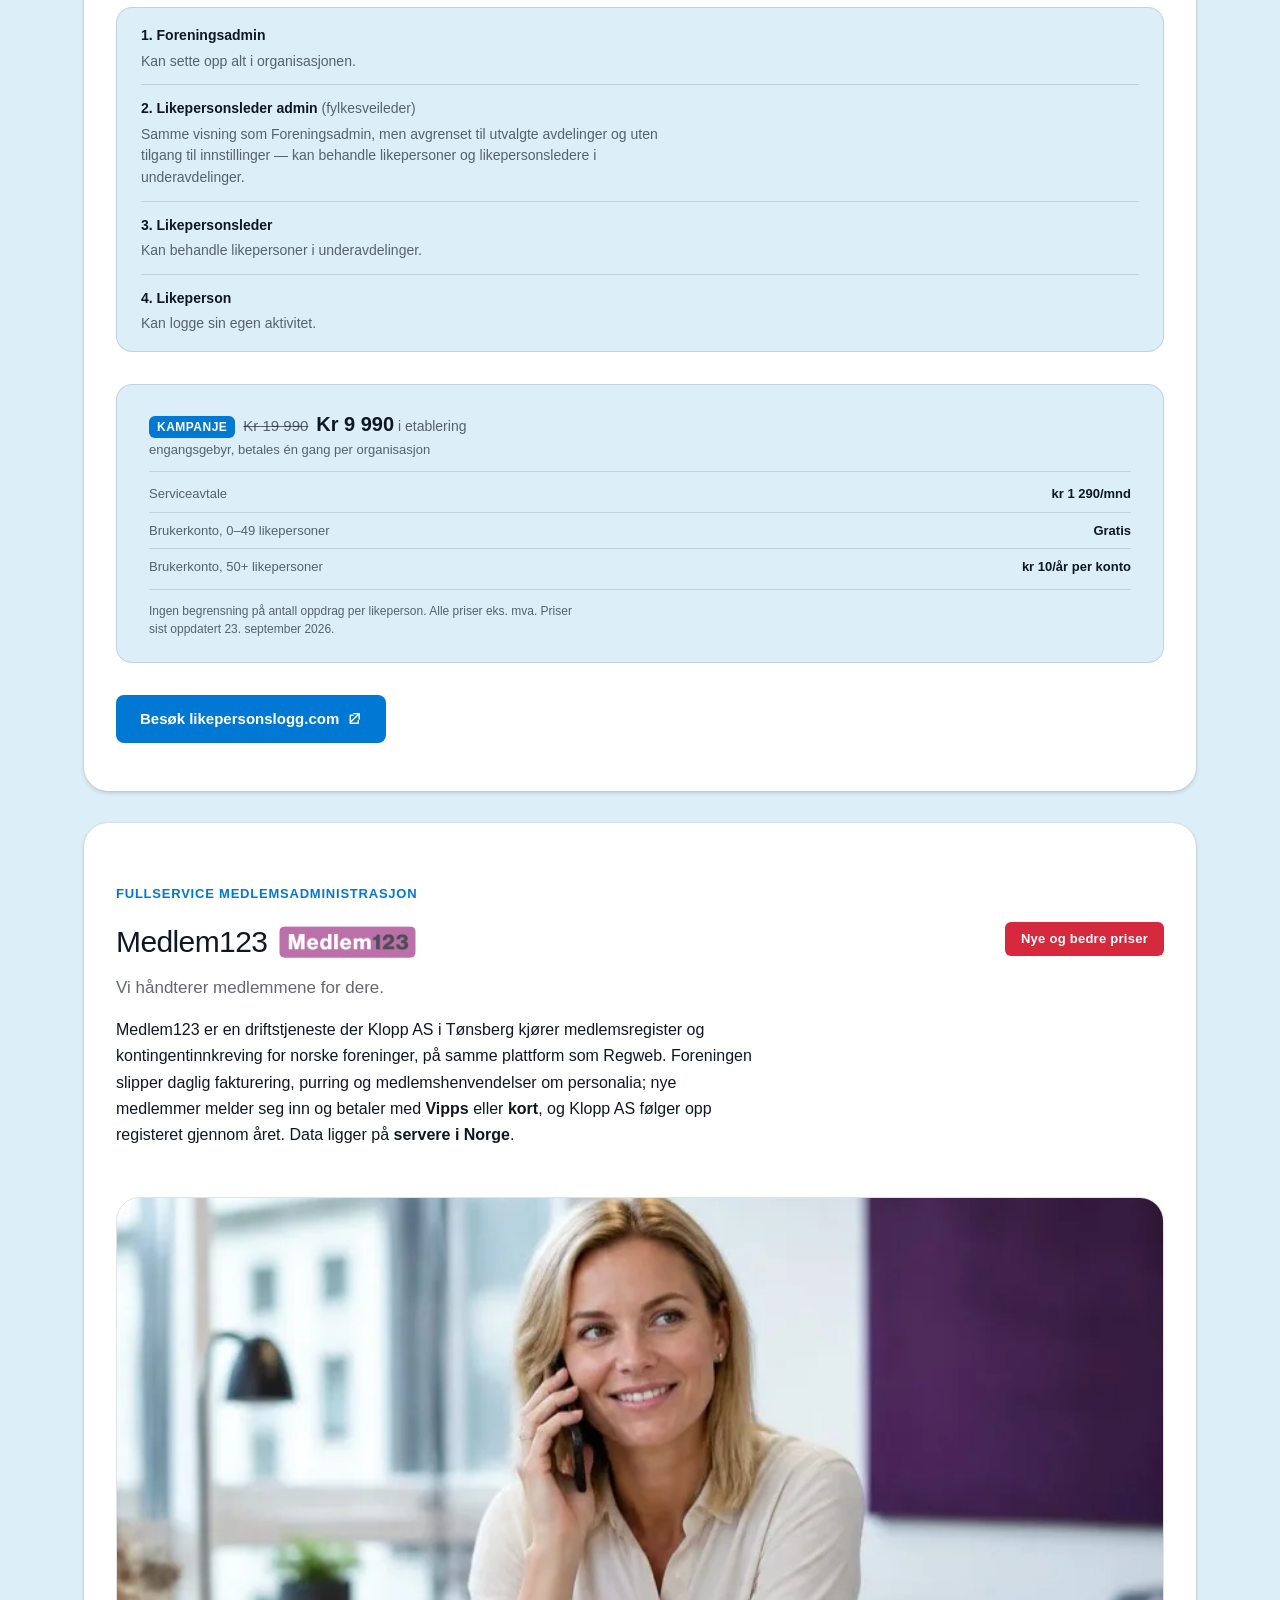
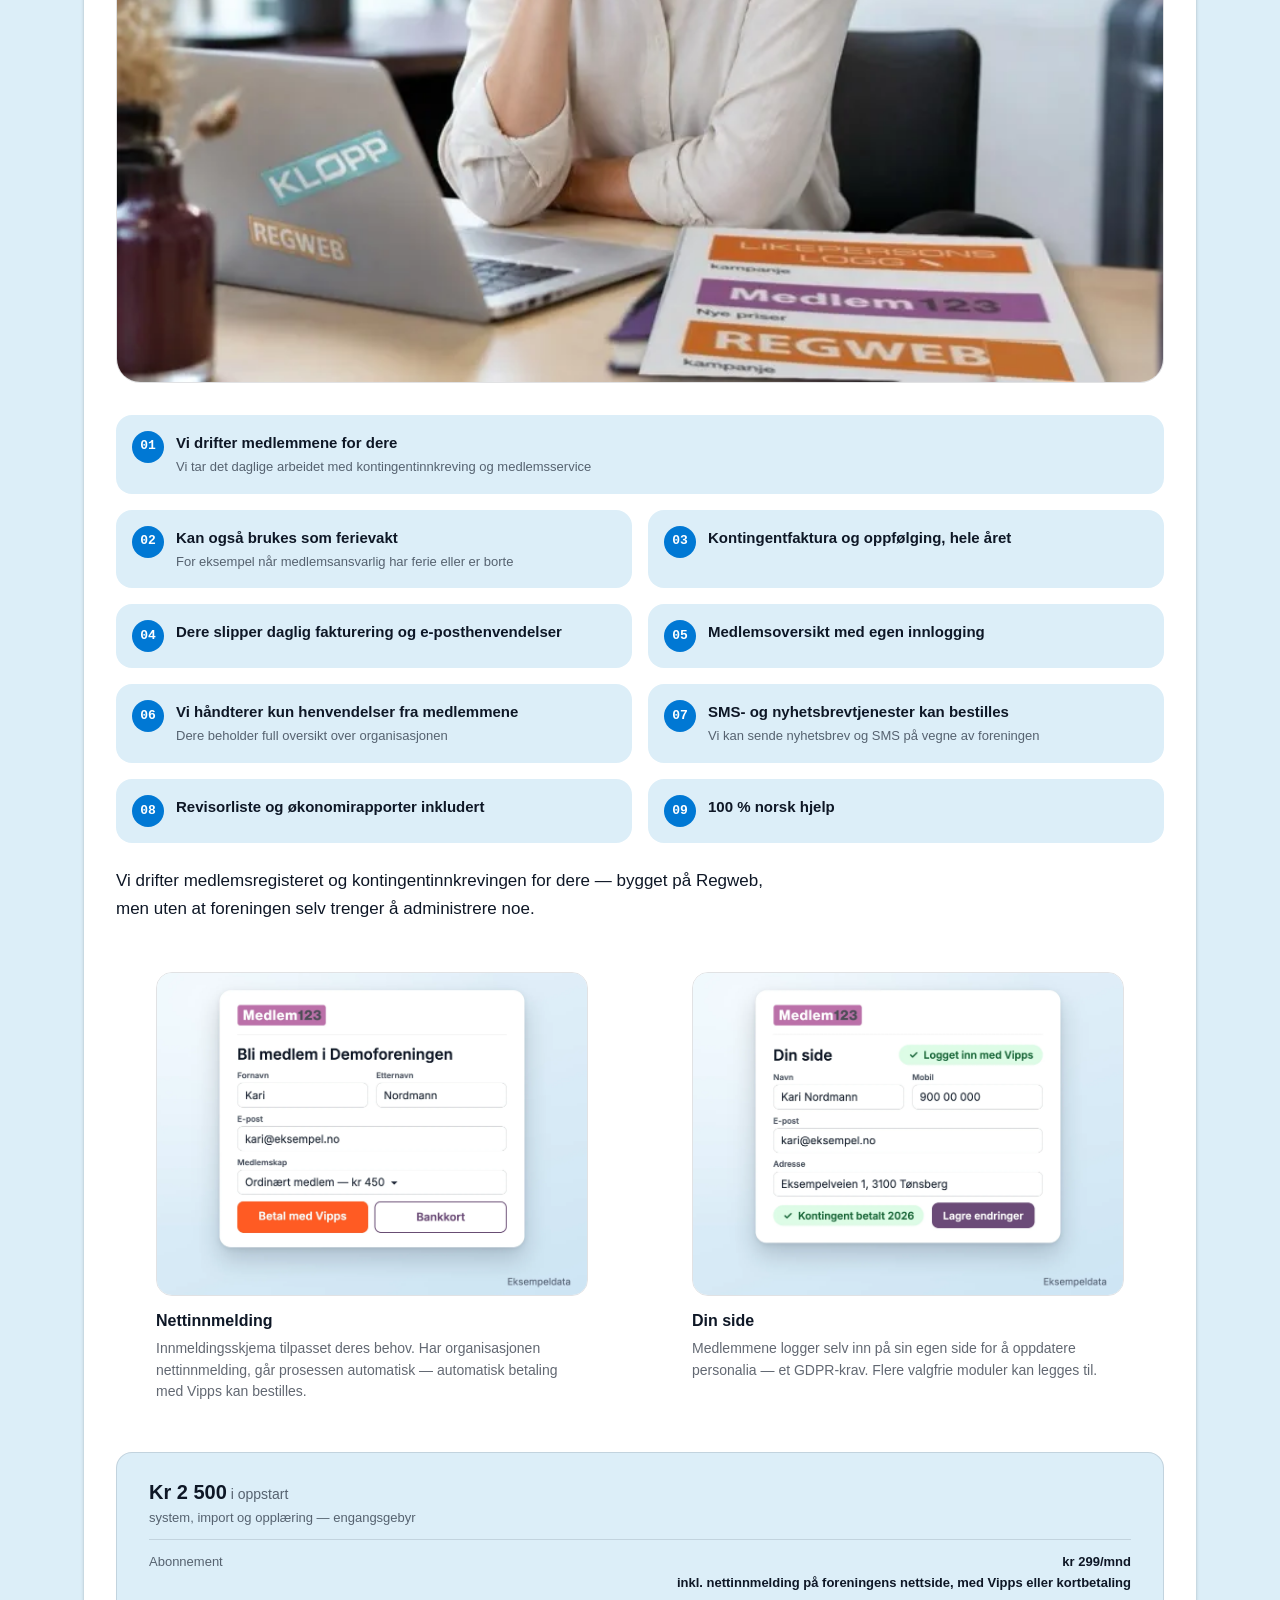
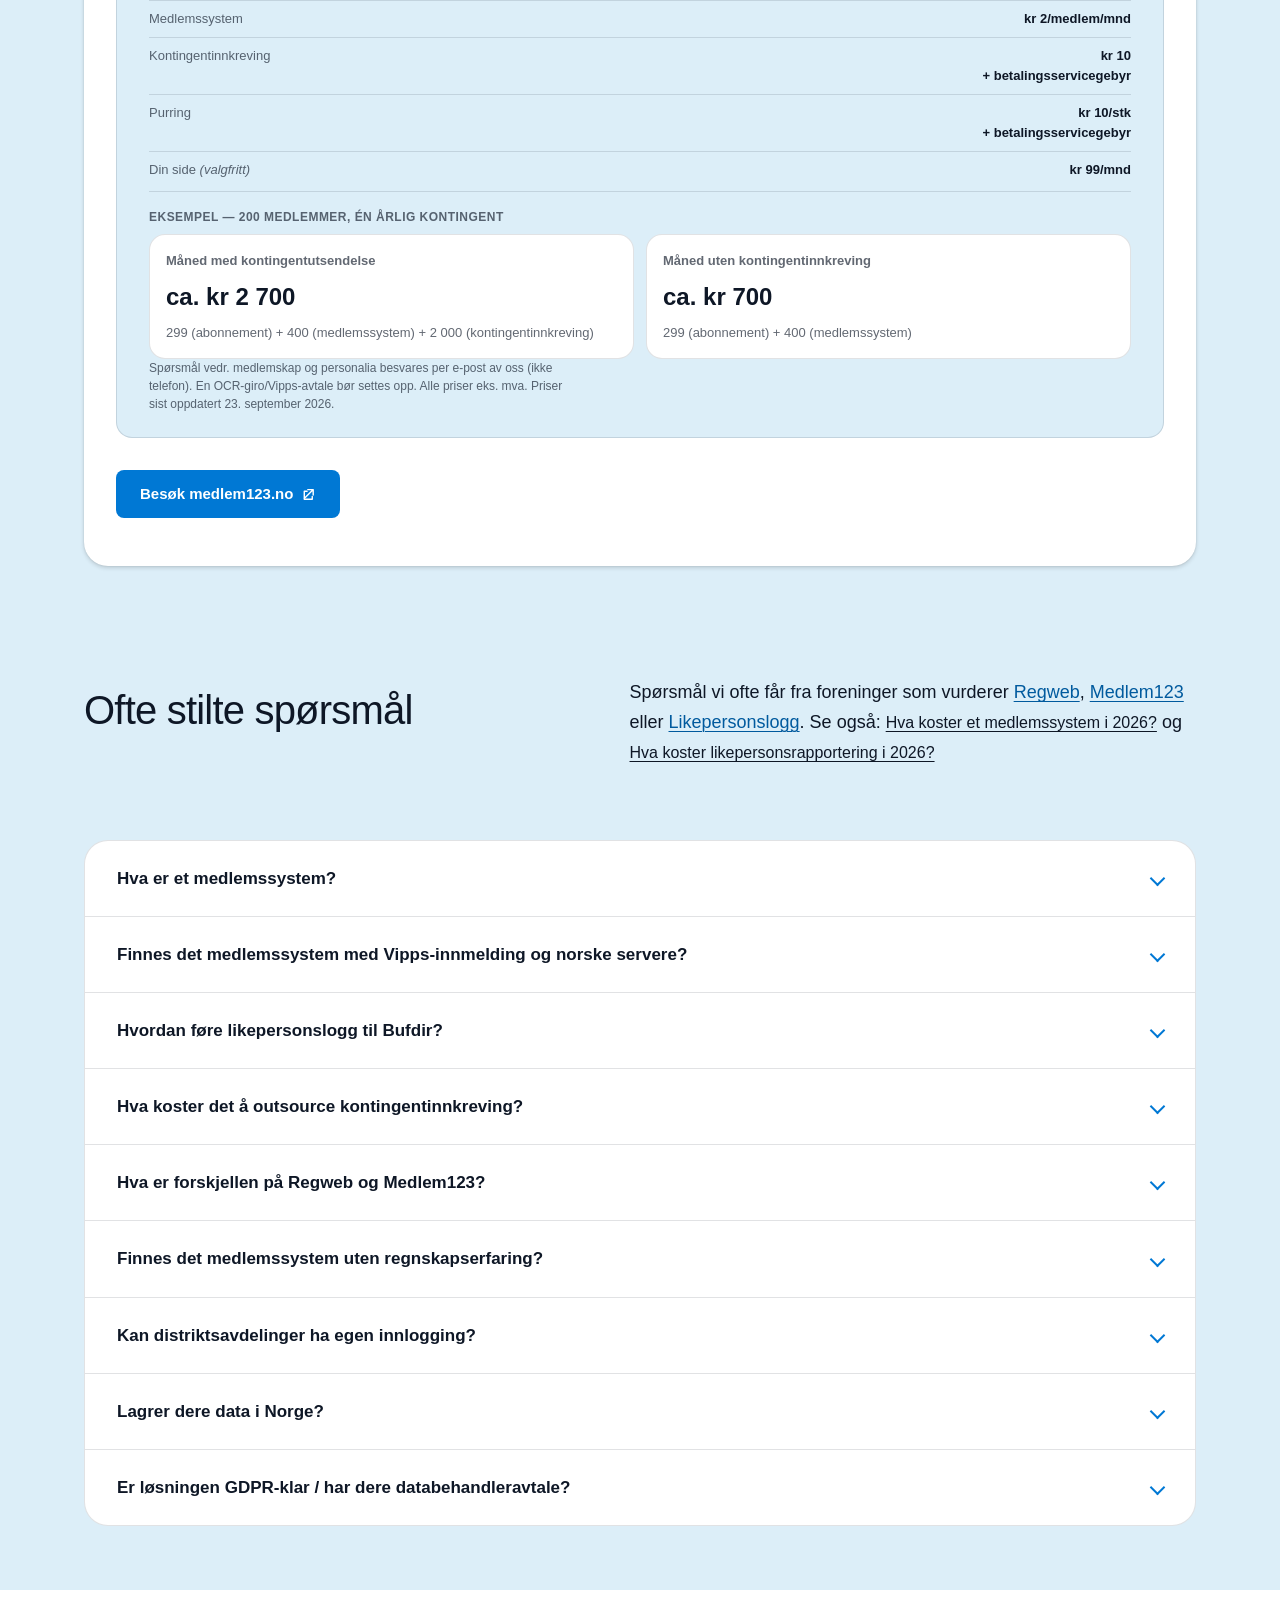
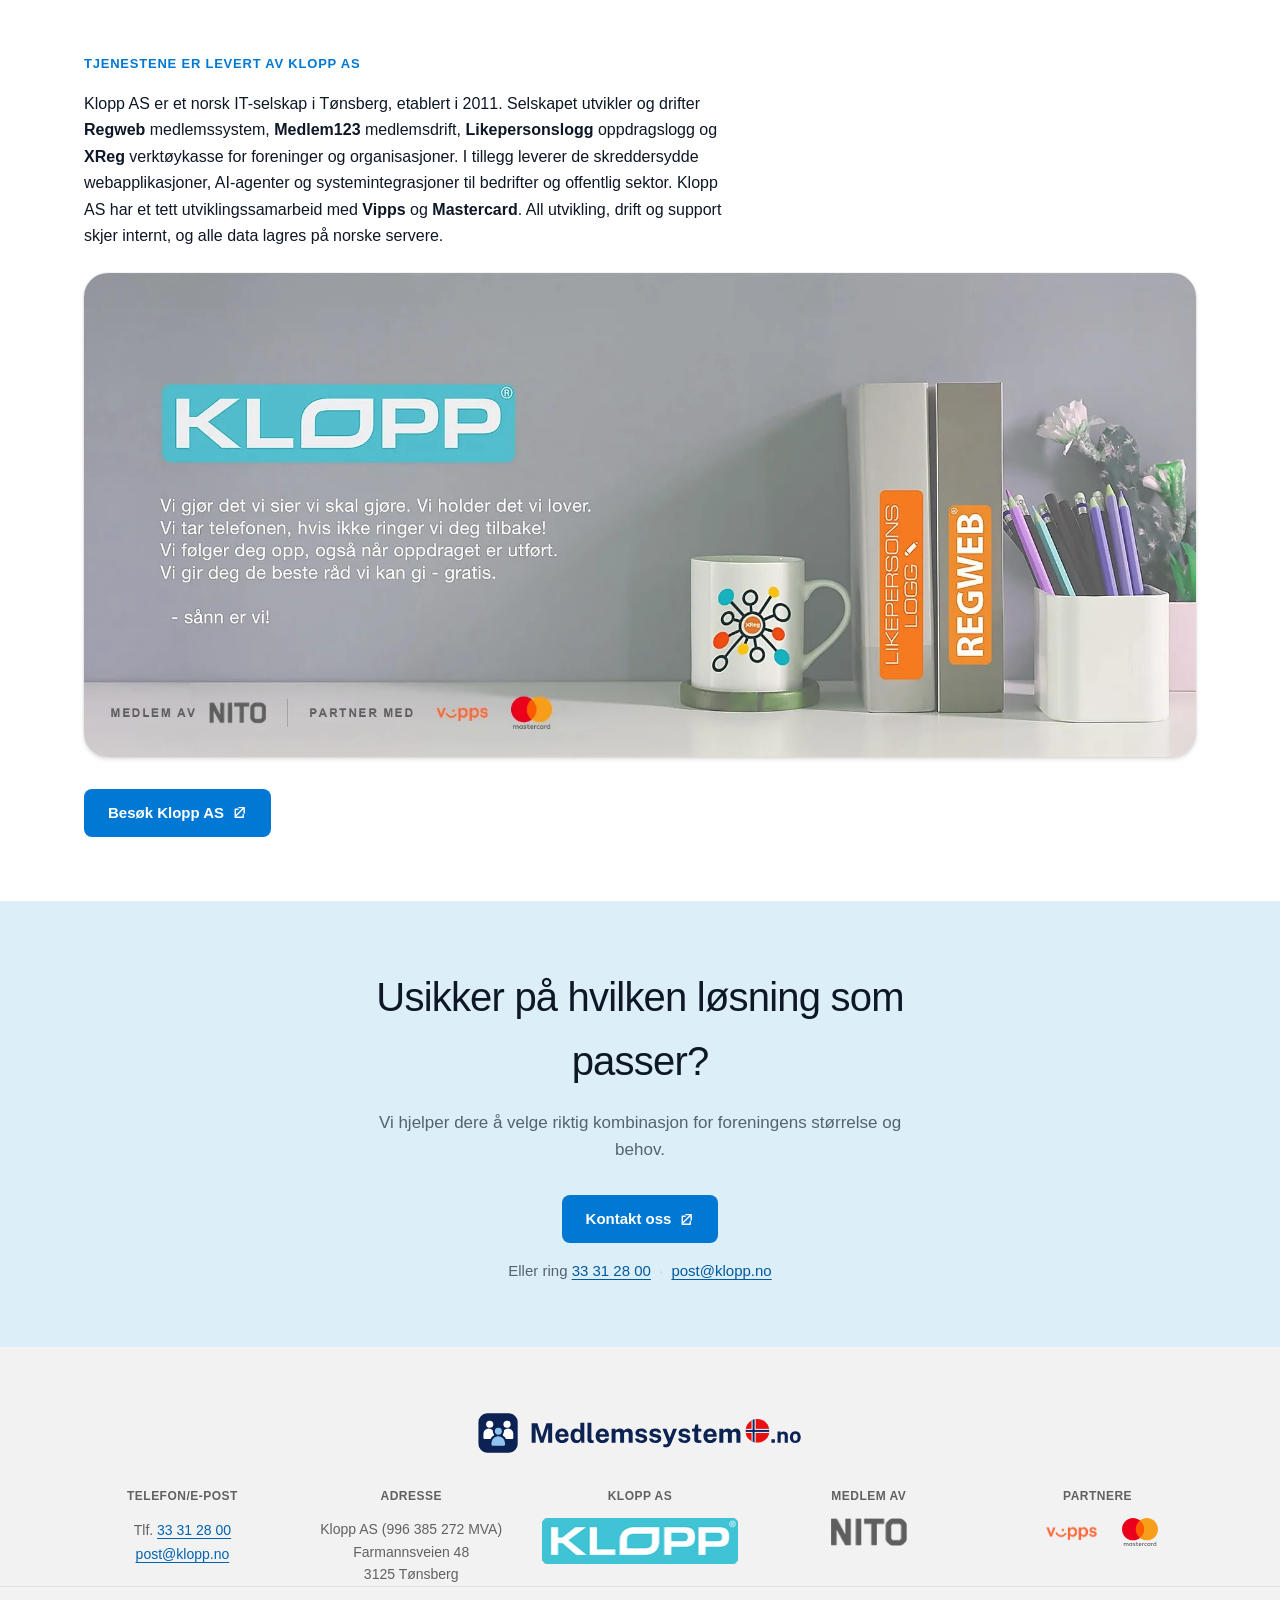
==== commit 176f5c80: "r074: 'Se brosjyre' button in the three campaign cards (pubhtml5 brochures, same as klopp.no)" ====
--- a/index.html
+++ b/index.html
@@ -492,7 +492,10 @@
                         <p class="campaign-price"><s>Kr&nbsp;24&nbsp;990</s> <strong>Kr&nbsp;9&nbsp;990</strong> <span>i etablering</span></p>
                         <p class="campaign-sub">Drift fra kr&nbsp;990/mnd</p>
                         <p class="campaign-value">Fra kr&nbsp;29,70 per medlem per år for en forening med 400 medlemmer.</p>
-                        <a class="btn btn-navy" href="#regweb">Velg Regweb</a>
+                        <div class="campaign-actions">
+                            <a class="btn btn-navy" href="#regweb">Velg Regweb</a>
+                            <a class="btn btn-outline" href="https://online.pubhtml5.com/ztui/nxlv/" target="_blank" rel="noopener">Se brosjyre <svg class="icon" viewBox="0 0 16 16" width="1em" height="1em" fill="currentColor" aria-hidden="true"><path d="M6.5 2.75A.75.75 0 0 1 7.25 2H13a.75.75 0 0 1 .75.75v5.75a.75.75 0 0 1-1.5 0V4.56L4.28 12.53a.75.75 0 0 1-1.06-1.06L11.19 3.5H7.25a.75.75 0 0 1-.75-.75Z"/></svg><span class="sr-only"> om Regweb (åpner i ny fane)</span></a>
+                        </div>
                     </article>
                     <article class="choose-card campaign-card">
                         <span class="campaign-badge">Kampanje −50&nbsp;%</span>
@@ -502,7 +505,10 @@
                         <p class="campaign-price"><s>Kr&nbsp;19&nbsp;990</s> <strong>Kr&nbsp;9&nbsp;990</strong> <span>i etablering</span></p>
                         <p class="campaign-sub">Drift kr&nbsp;1&nbsp;290/mnd</p>
                         <p class="campaign-value">Rapport til Bufdir fra aktivitetene likepersonene registrerer.</p>
-                        <a class="btn btn-navy" href="#likepersonslogg">Velg Likepersonslogg</a>
+                        <div class="campaign-actions">
+                            <a class="btn btn-navy" href="#likepersonslogg">Velg Likepersonslogg</a>
+                            <a class="btn btn-outline" href="https://online.pubhtml5.com/ztui/oupx/" target="_blank" rel="noopener">Se brosjyre <svg class="icon" viewBox="0 0 16 16" width="1em" height="1em" fill="currentColor" aria-hidden="true"><path d="M6.5 2.75A.75.75 0 0 1 7.25 2H13a.75.75 0 0 1 .75.75v5.75a.75.75 0 0 1-1.5 0V4.56L4.28 12.53a.75.75 0 0 1-1.06-1.06L11.19 3.5H7.25a.75.75 0 0 1-.75-.75Z"/></svg><span class="sr-only"> om Likepersonslogg (åpner i ny fane)</span></a>
+                        </div>
                     </article>
                     <article class="choose-card campaign-card campaign-card-featured">
                         <span class="campaign-badge campaign-badge-red">Nye og bedre priser</span>
@@ -512,7 +518,10 @@
                         <p class="campaign-price"><strong>Kr&nbsp;2&nbsp;500</strong> <span>i oppstart</span></p>
                         <p class="campaign-sub">Kr&nbsp;299/mnd + kr&nbsp;2 per medlem/mnd</p>
                         <p class="campaign-value">Klopp AS tar kontingent, purring og medlemsservice. Dere får tid tilbake.</p>
-                        <a class="btn btn-red" href="#medlem123">Velg Medlem123</a>
+                        <div class="campaign-actions">
+                            <a class="btn btn-red" href="#medlem123">Velg Medlem123</a>
+                            <a class="btn btn-outline" href="https://online.pubhtml5.com/ztui/eiov/" target="_blank" rel="noopener">Se brosjyre <svg class="icon" viewBox="0 0 16 16" width="1em" height="1em" fill="currentColor" aria-hidden="true"><path d="M6.5 2.75A.75.75 0 0 1 7.25 2H13a.75.75 0 0 1 .75.75v5.75a.75.75 0 0 1-1.5 0V4.56L4.28 12.53a.75.75 0 0 1-1.06-1.06L11.19 3.5H7.25a.75.75 0 0 1-.75-.75Z"/></svg><span class="sr-only"> om Medlem123 (åpner i ny fane)</span></a>
+                        </div>
                     </article>
                 </div>
                 <div class="compare-wrap">
--- a/css/site.css
+++ b/css/site.css
@@ -1233,7 +1233,9 @@
 .campaign-price span { font-size: 14px; color: var(--color-text-secondary); }
 .campaign-sub { margin: 0 0 var(--space-3); font-size: 15px; font-weight: 600; }
 .campaign-value { margin: 0 0 var(--space-4); font-size: 14px; line-height: 1.55; color: var(--color-text-secondary); }
-.campaign-card .btn { align-self: flex-start; min-height: 44px; }
+.campaign-card .btn { min-height: 44px; }
+.campaign-actions { display: flex; flex-direction: column; gap: var(--space-3); margin-top: auto; }
+.campaign-actions .btn { width: 100%; justify-content: center; text-align: center; }
 .compare-table .check { display: inline-flex; vertical-align: -3px; margin-right: var(--space-2); color: #1a7f37; }
 :root[data-theme="dark"] .compare-table .check { color: #56d364; }
 .compare-closing { margin: var(--space-5) 0 var(--space-2); max-width: 72ch; font-size: 16px; line-height: 1.6; }
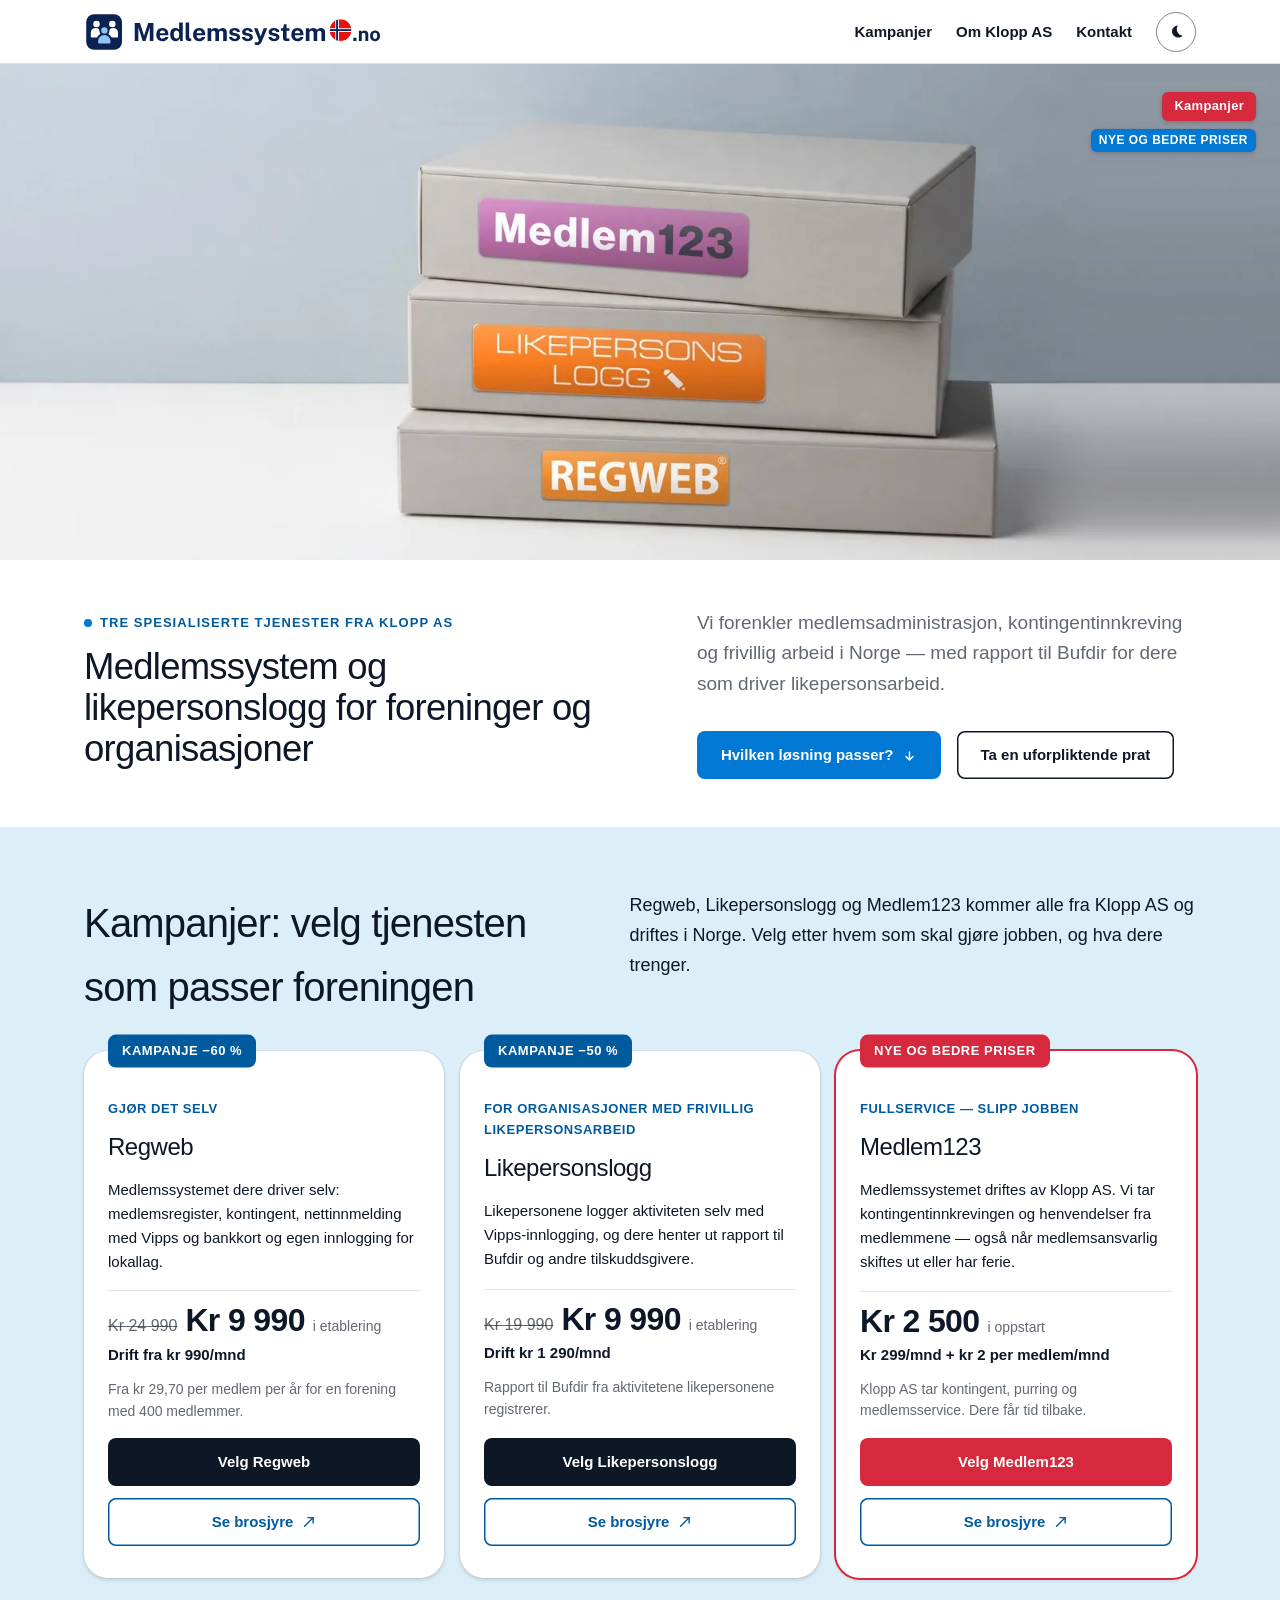
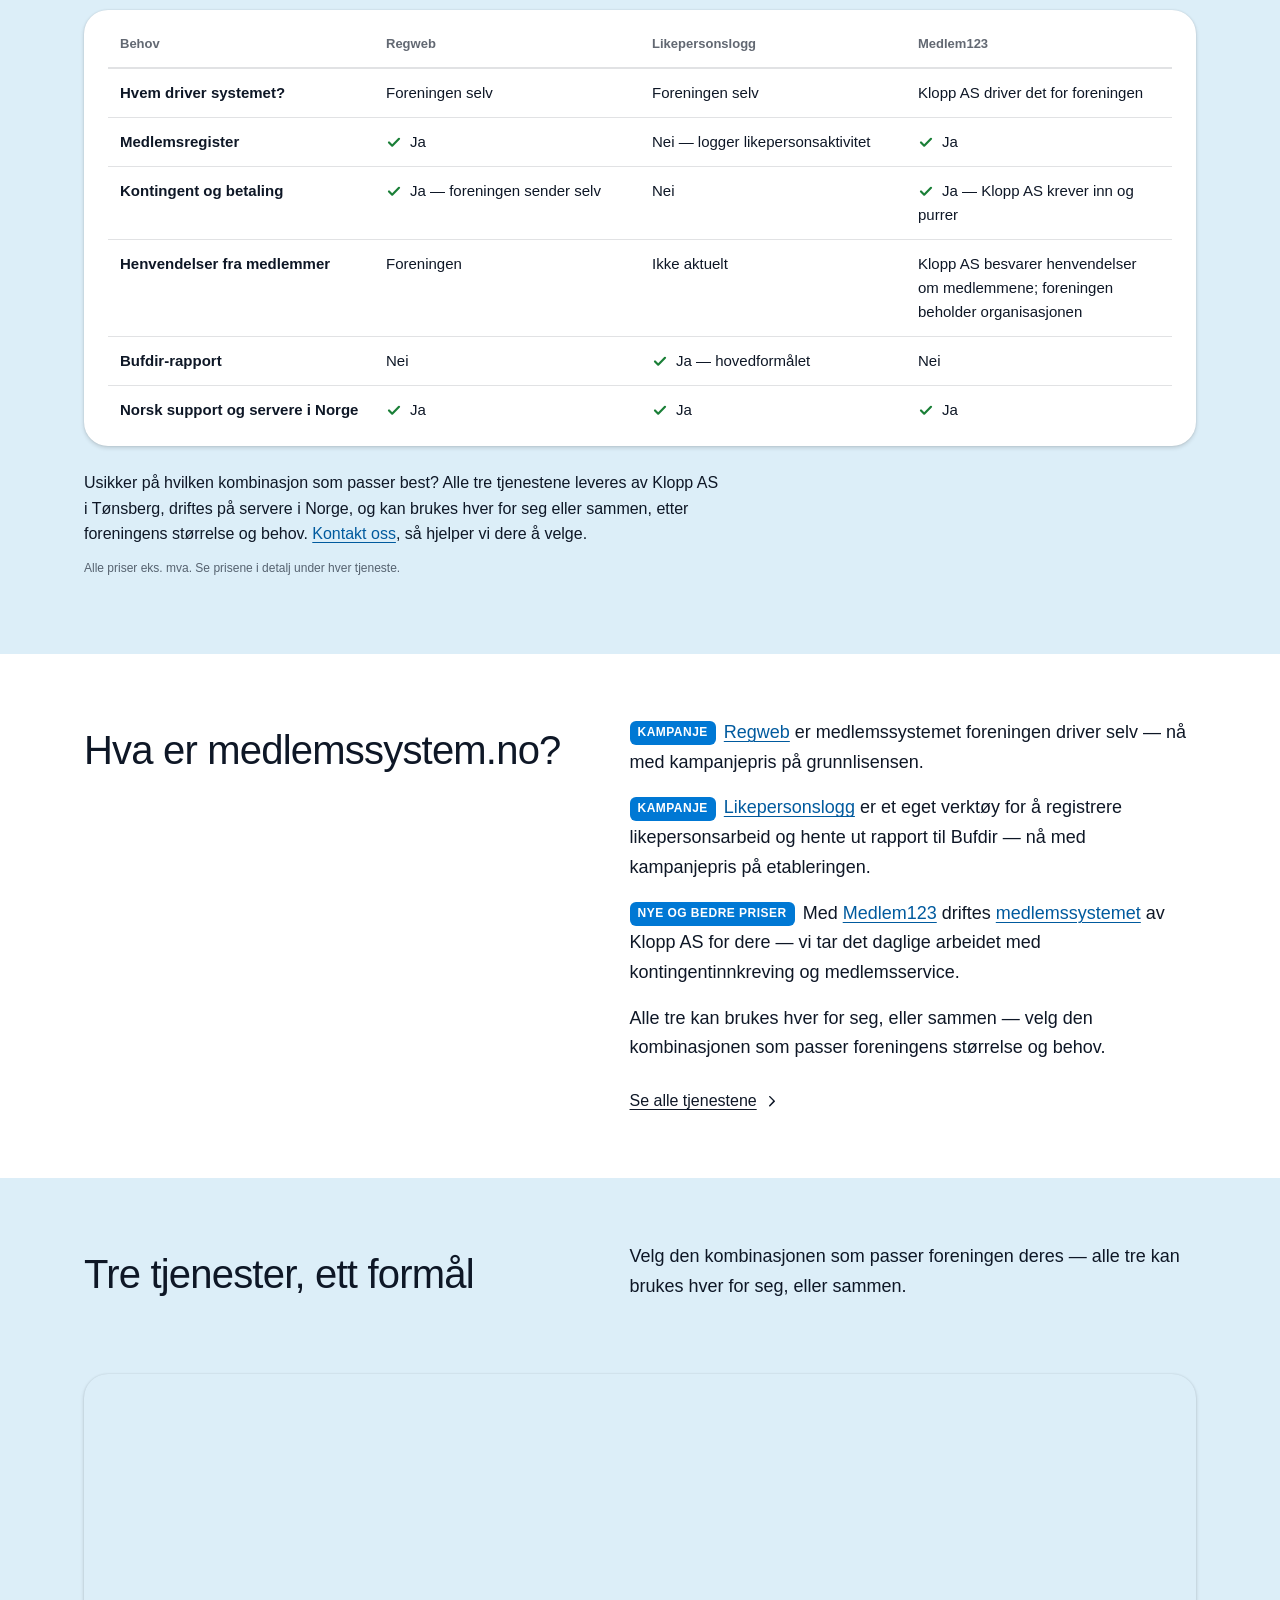
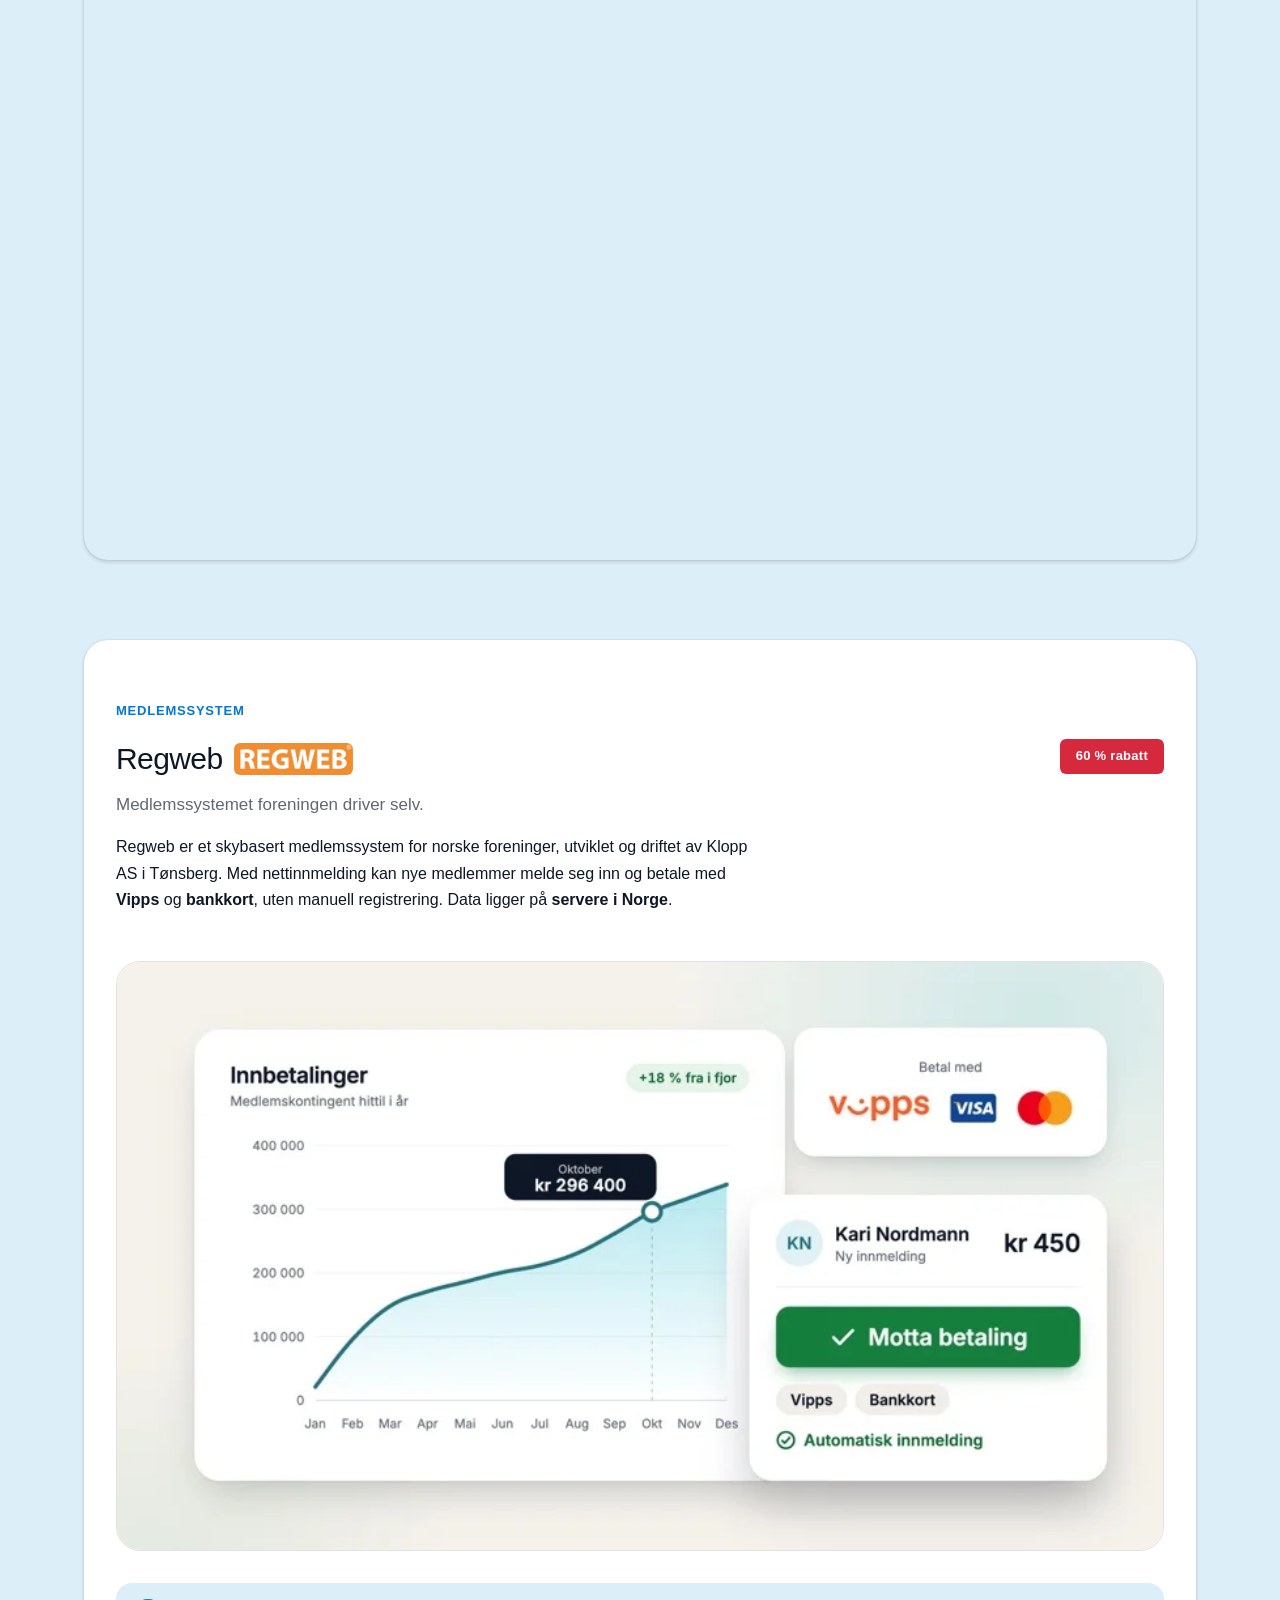
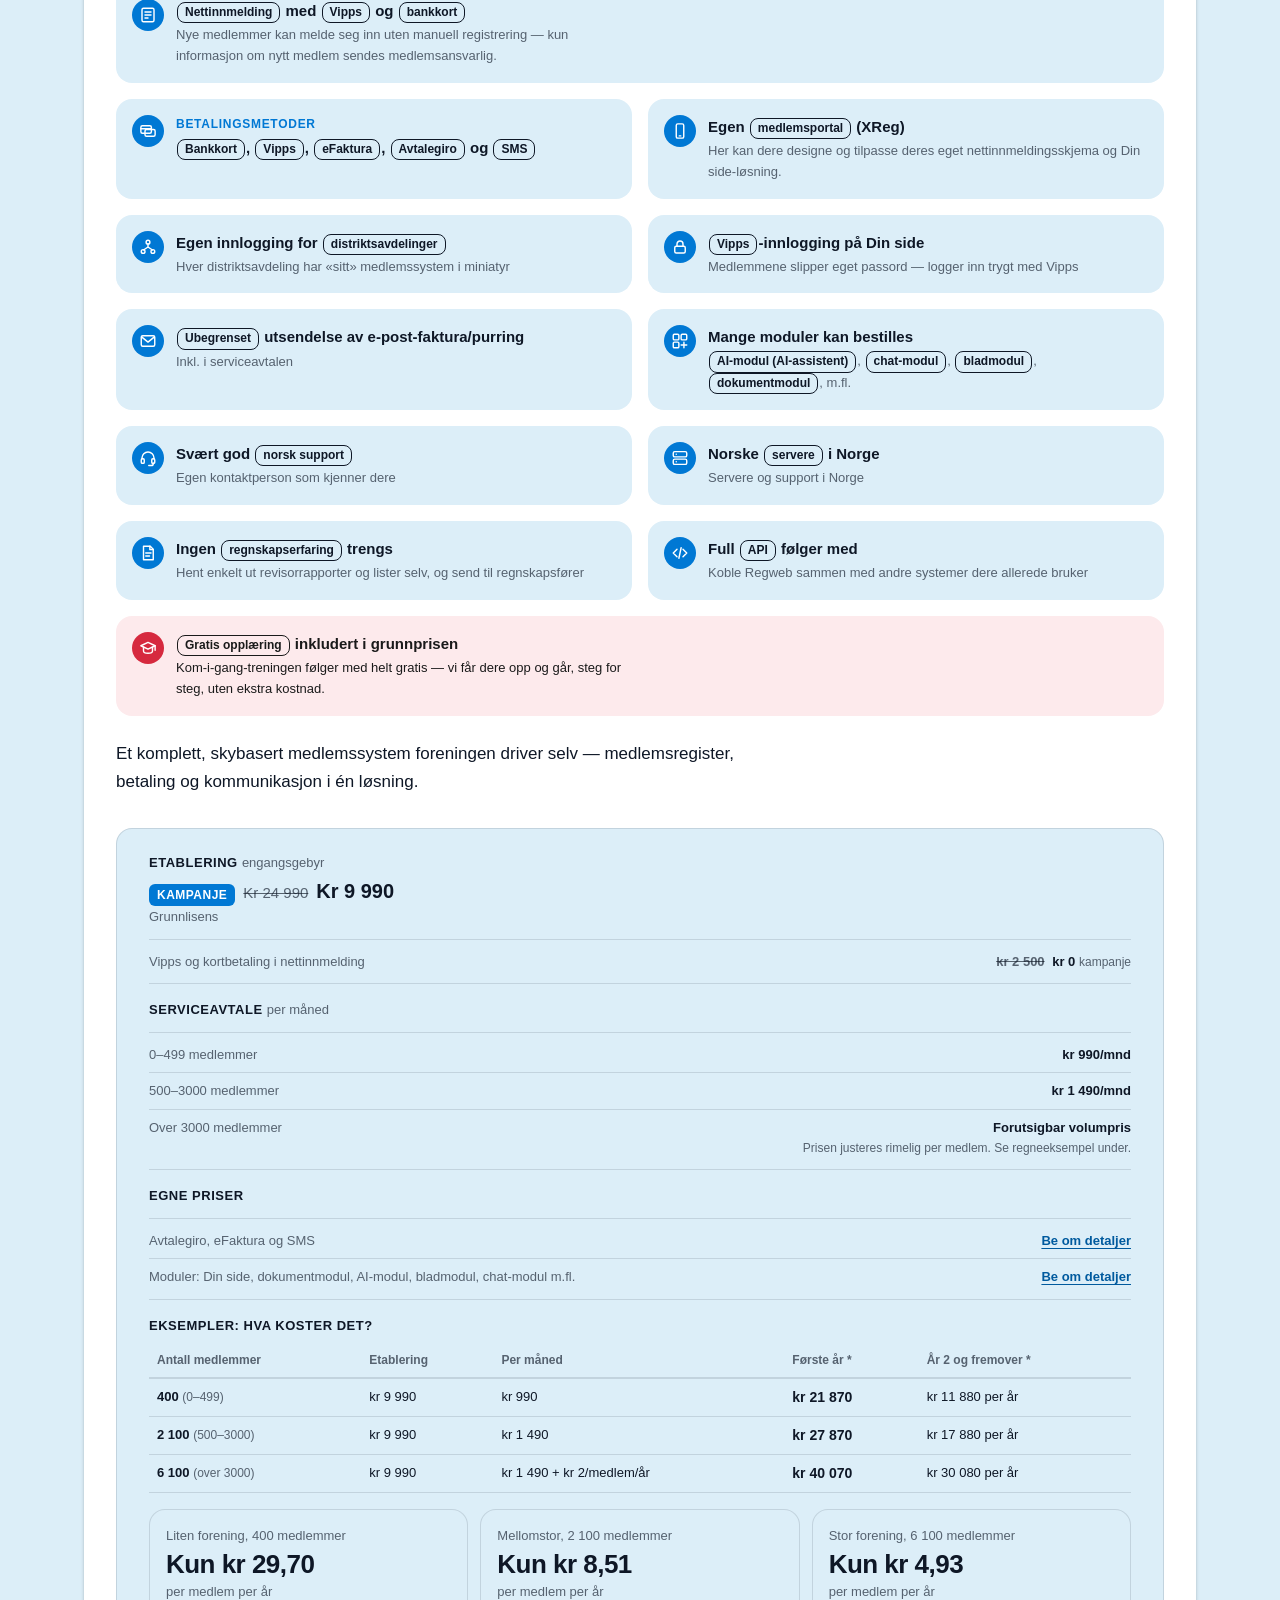
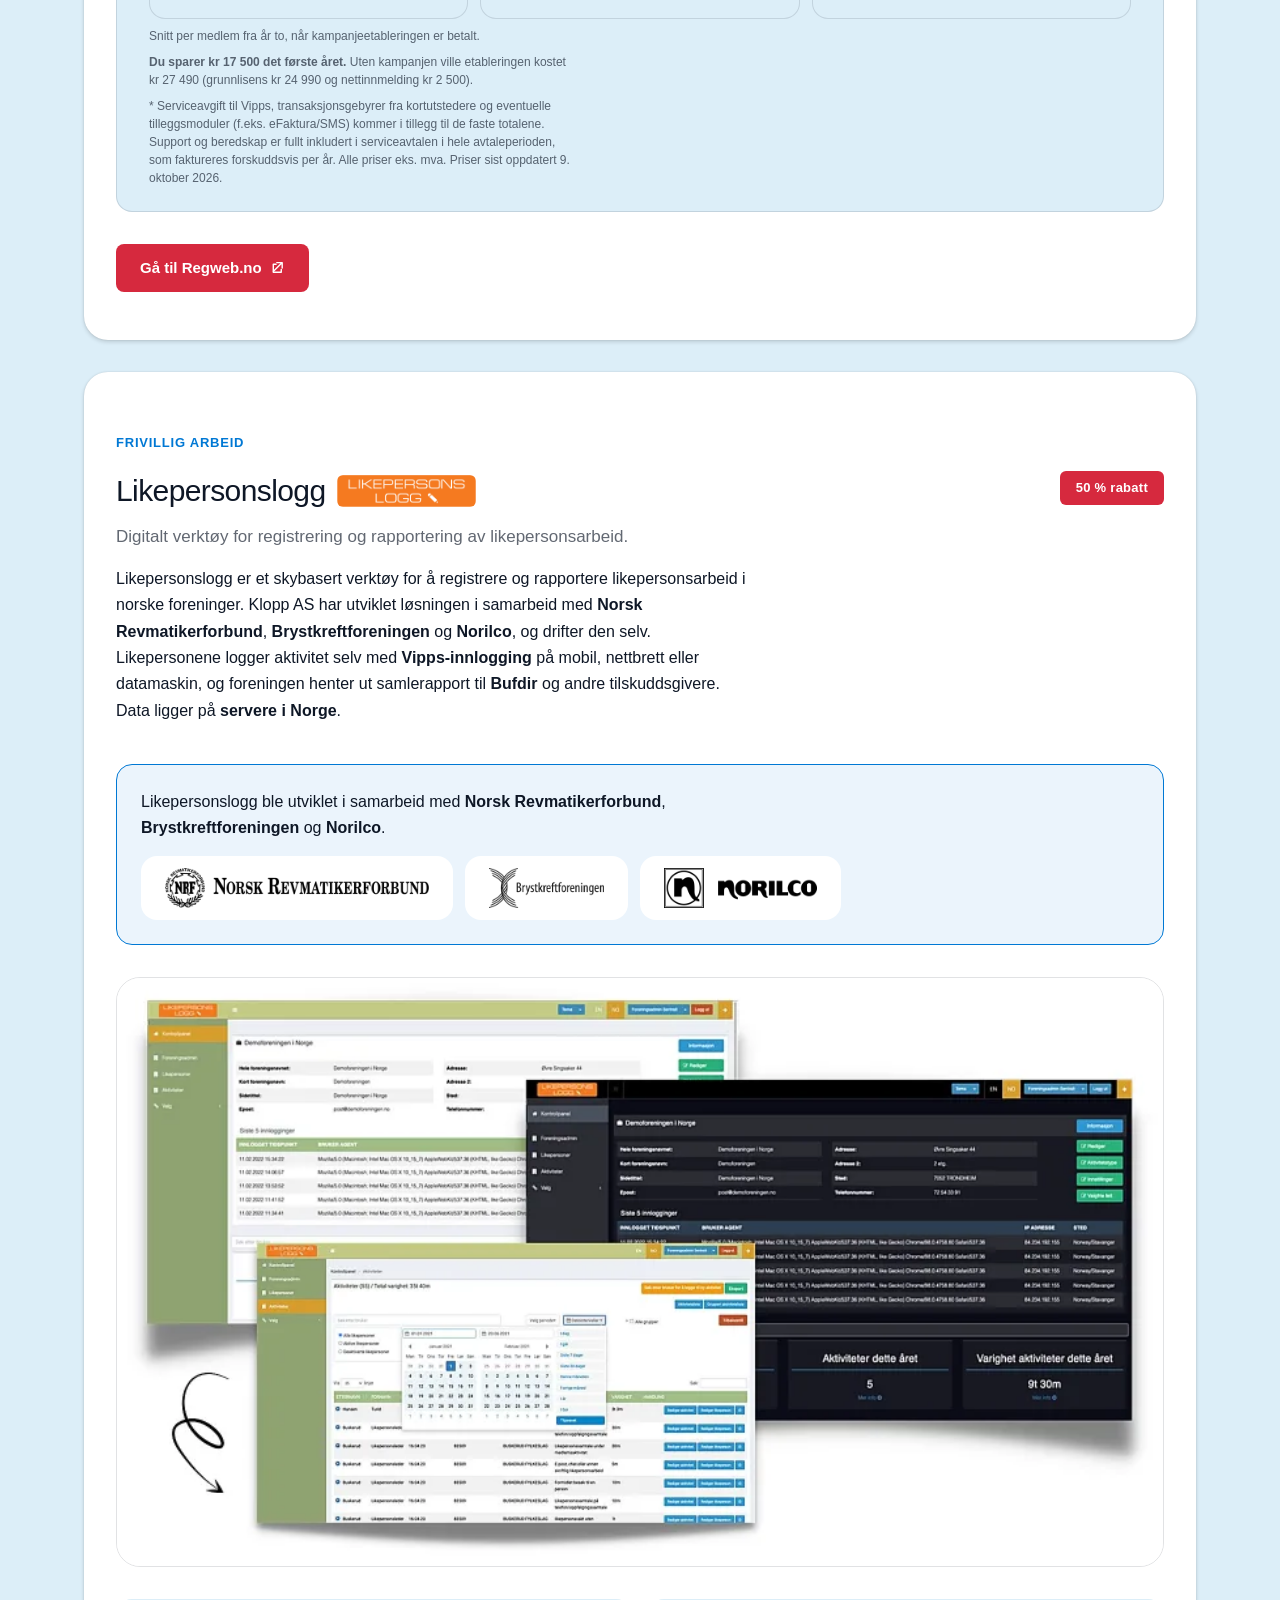
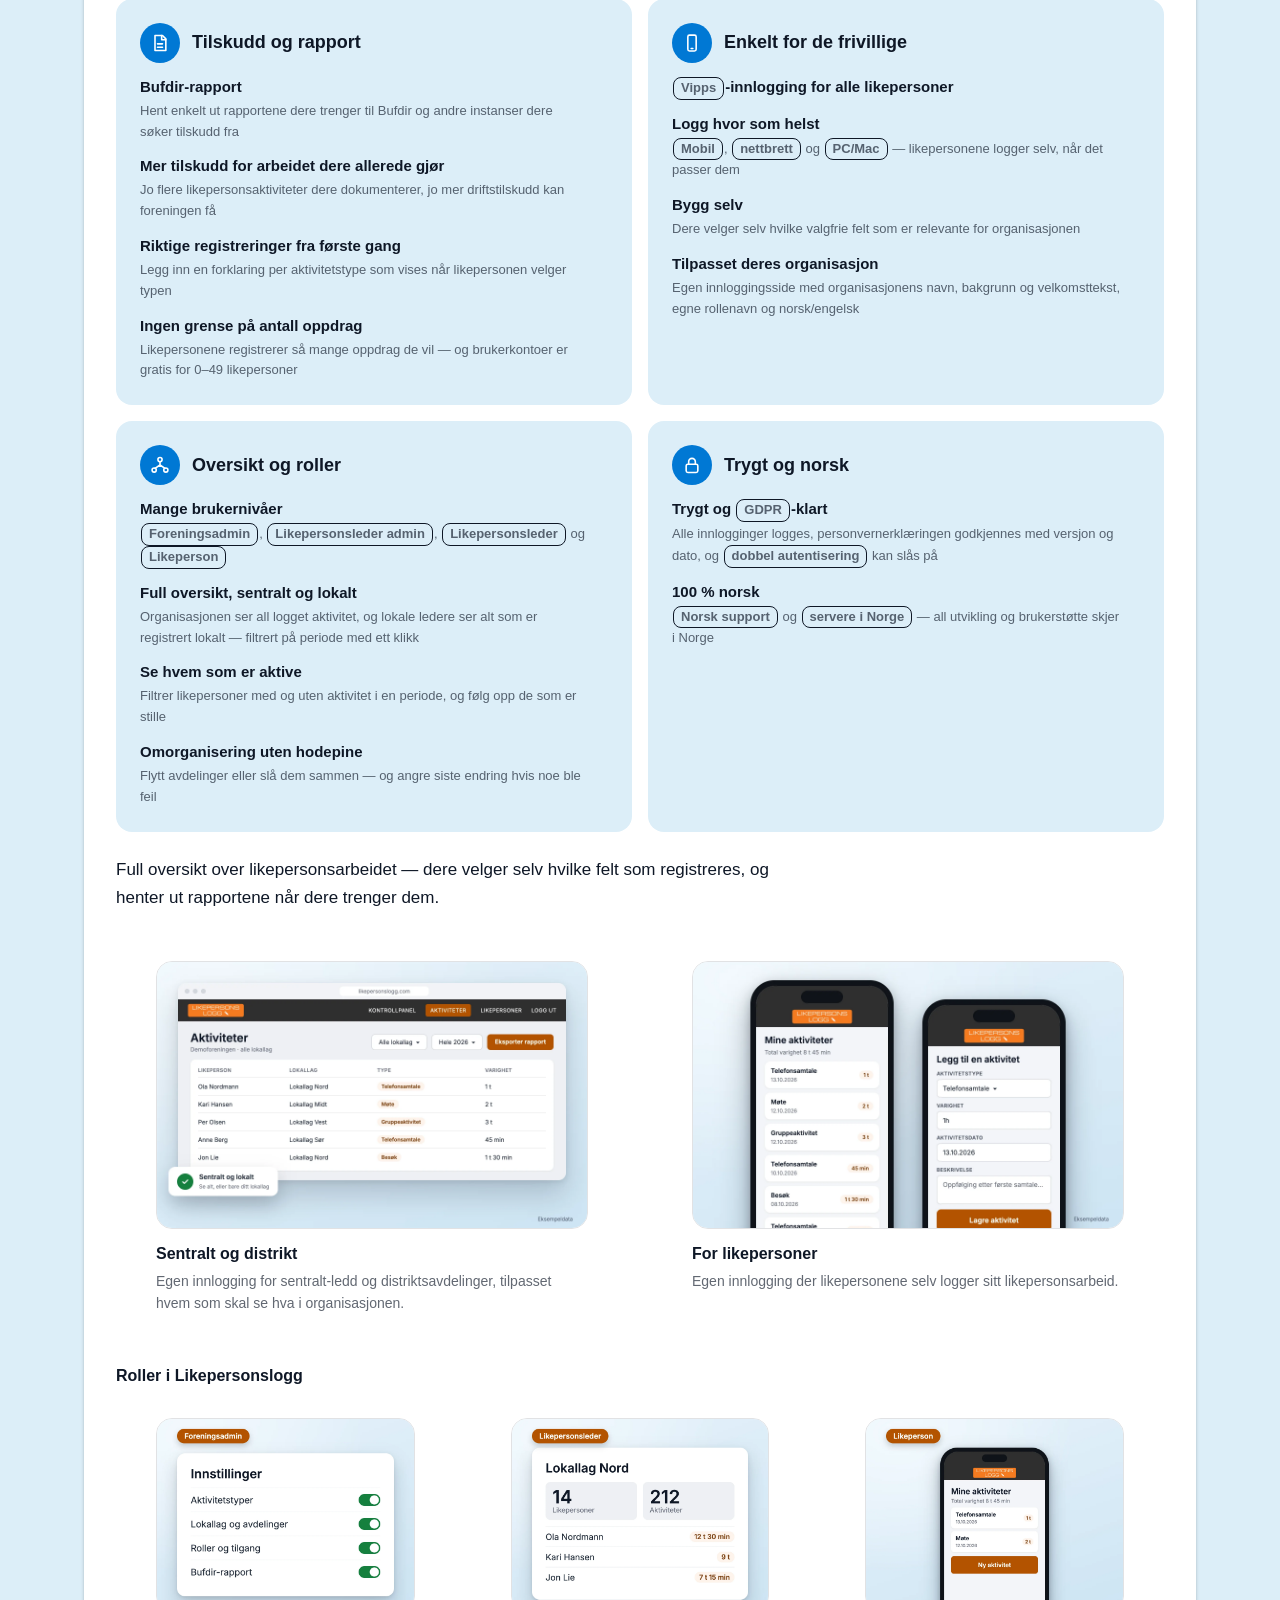
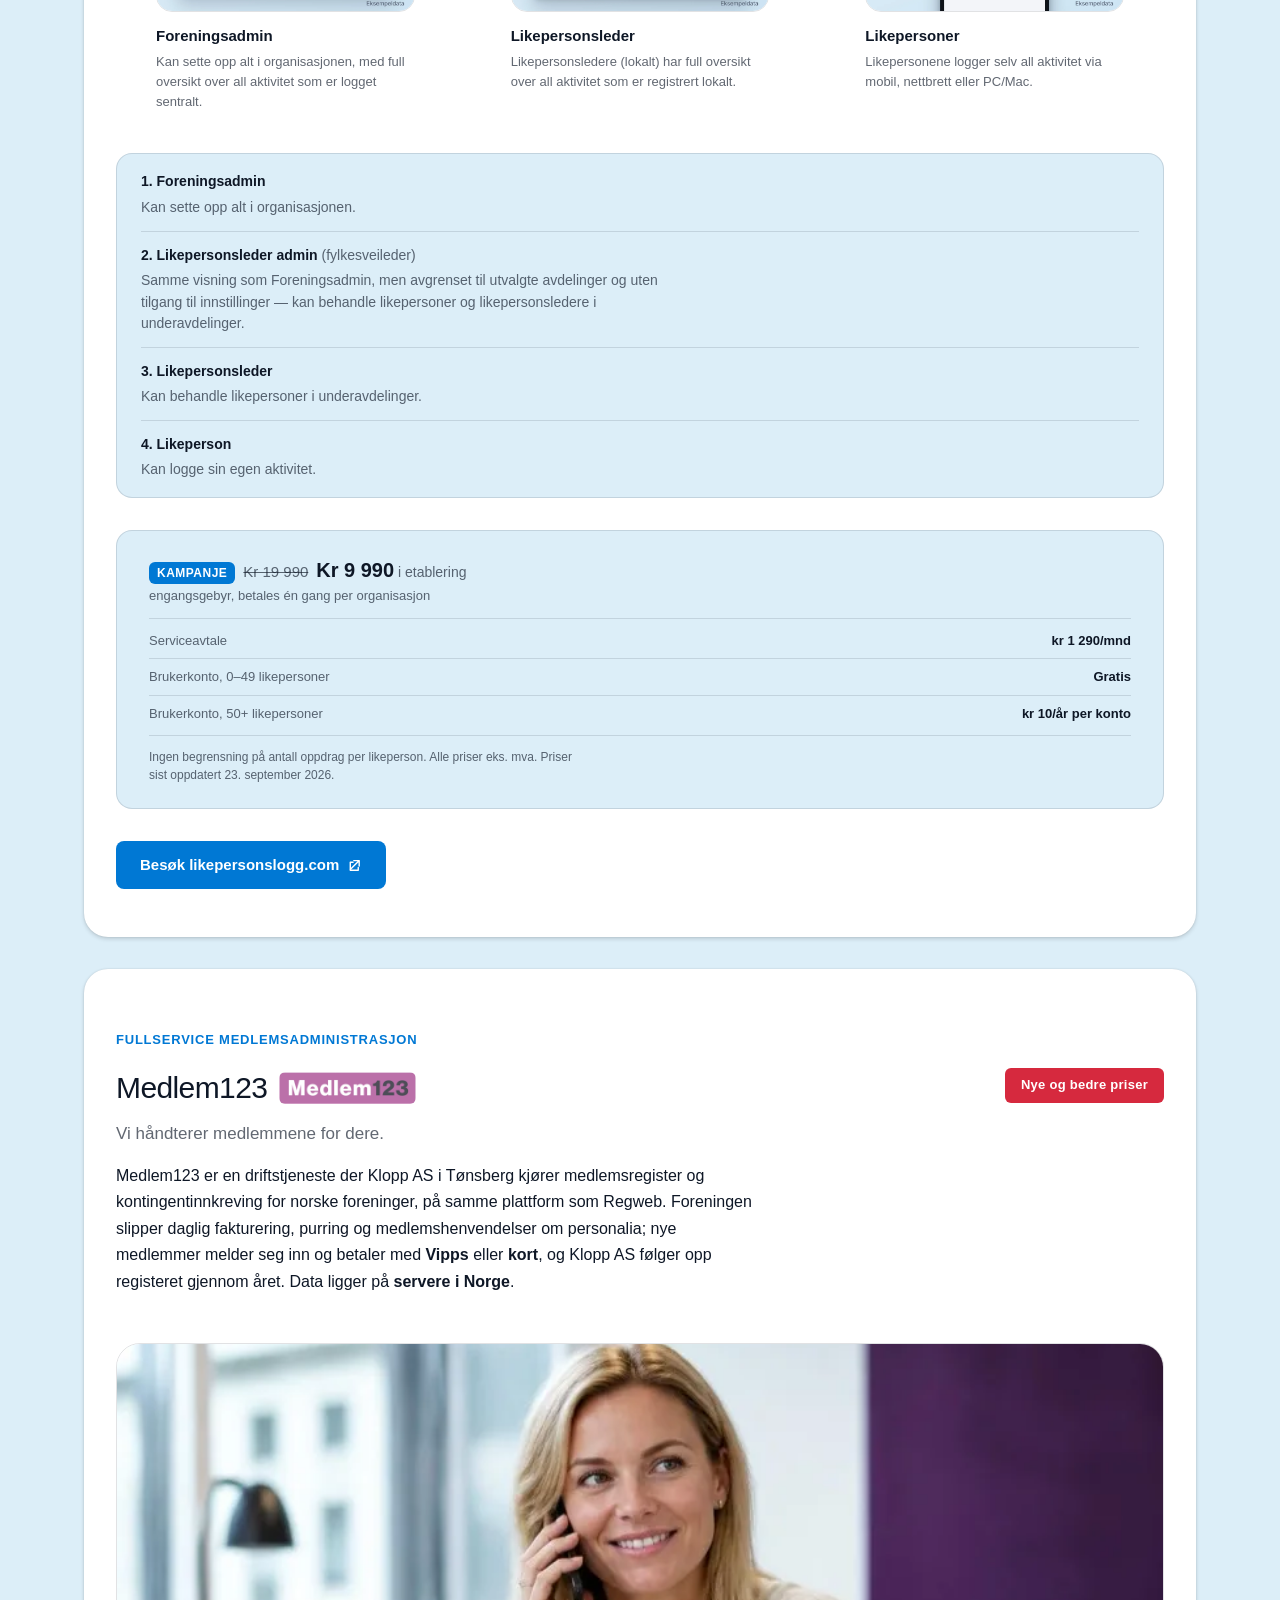
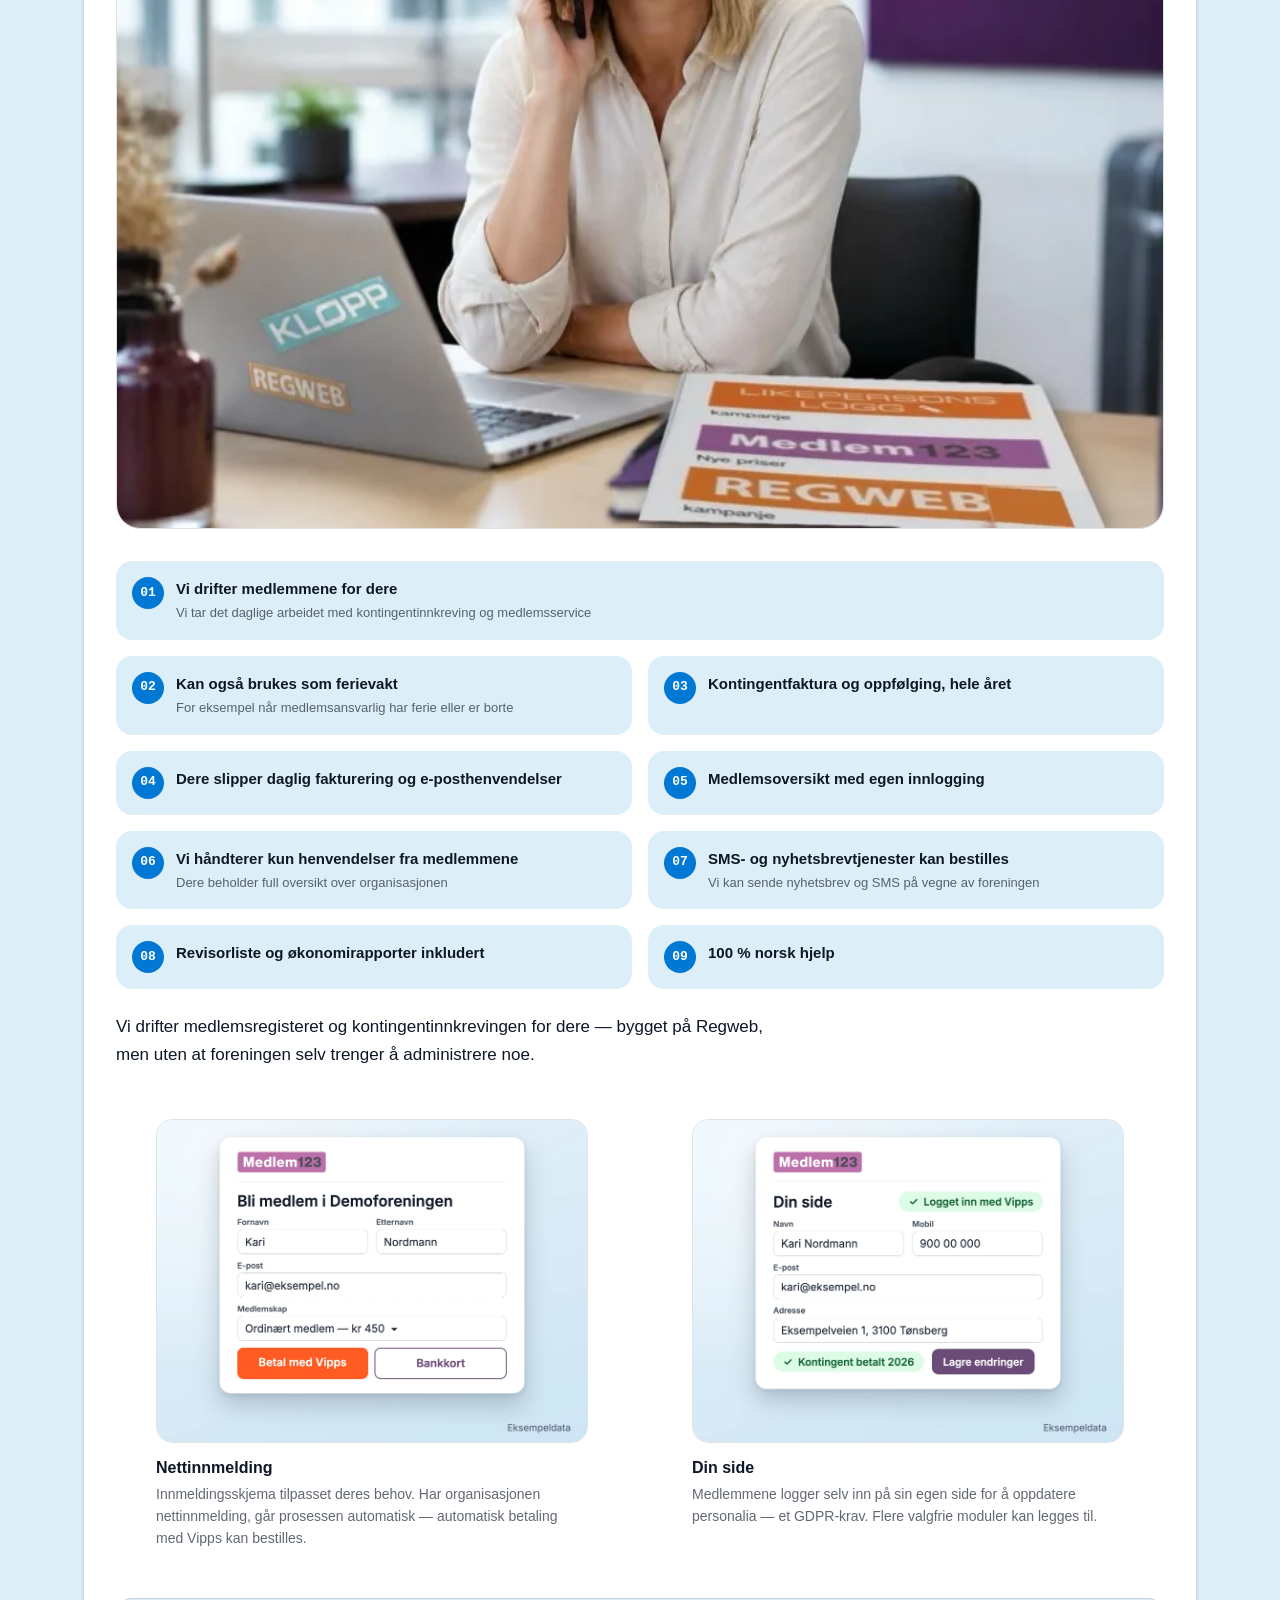
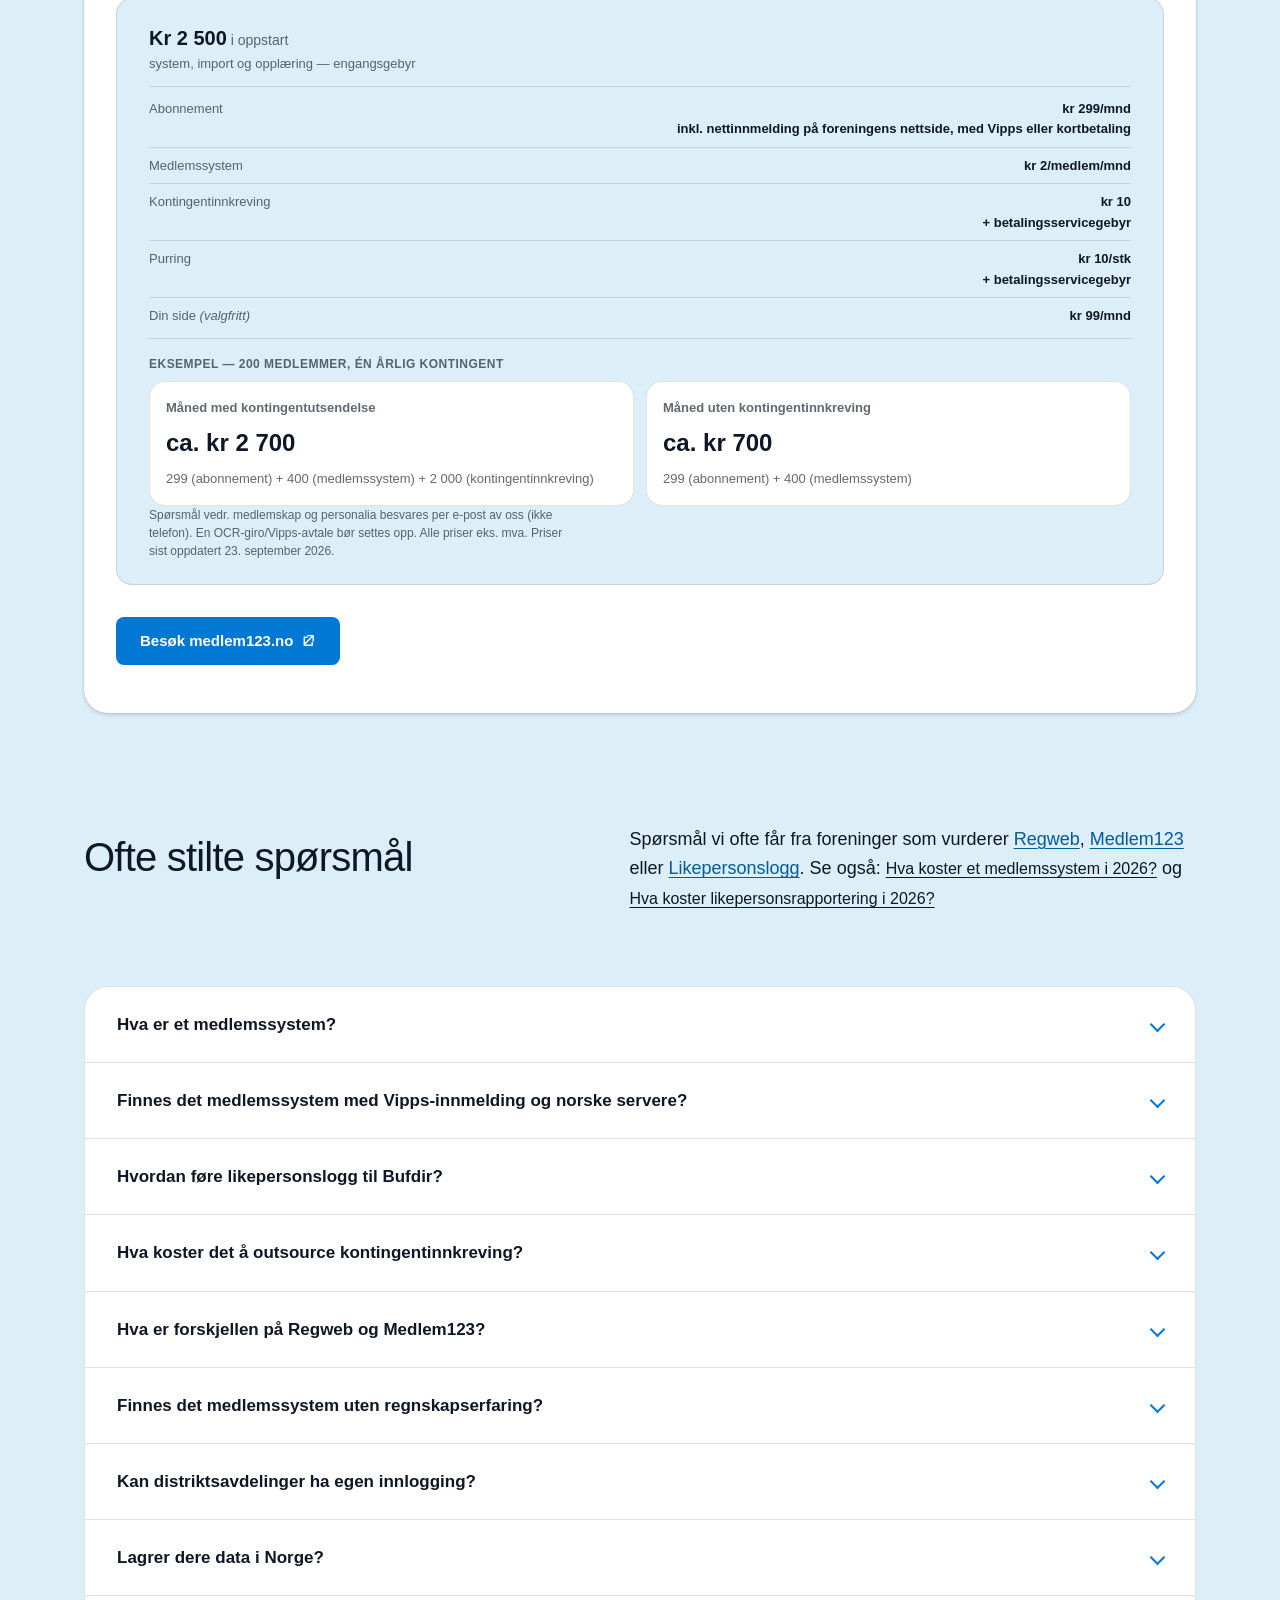
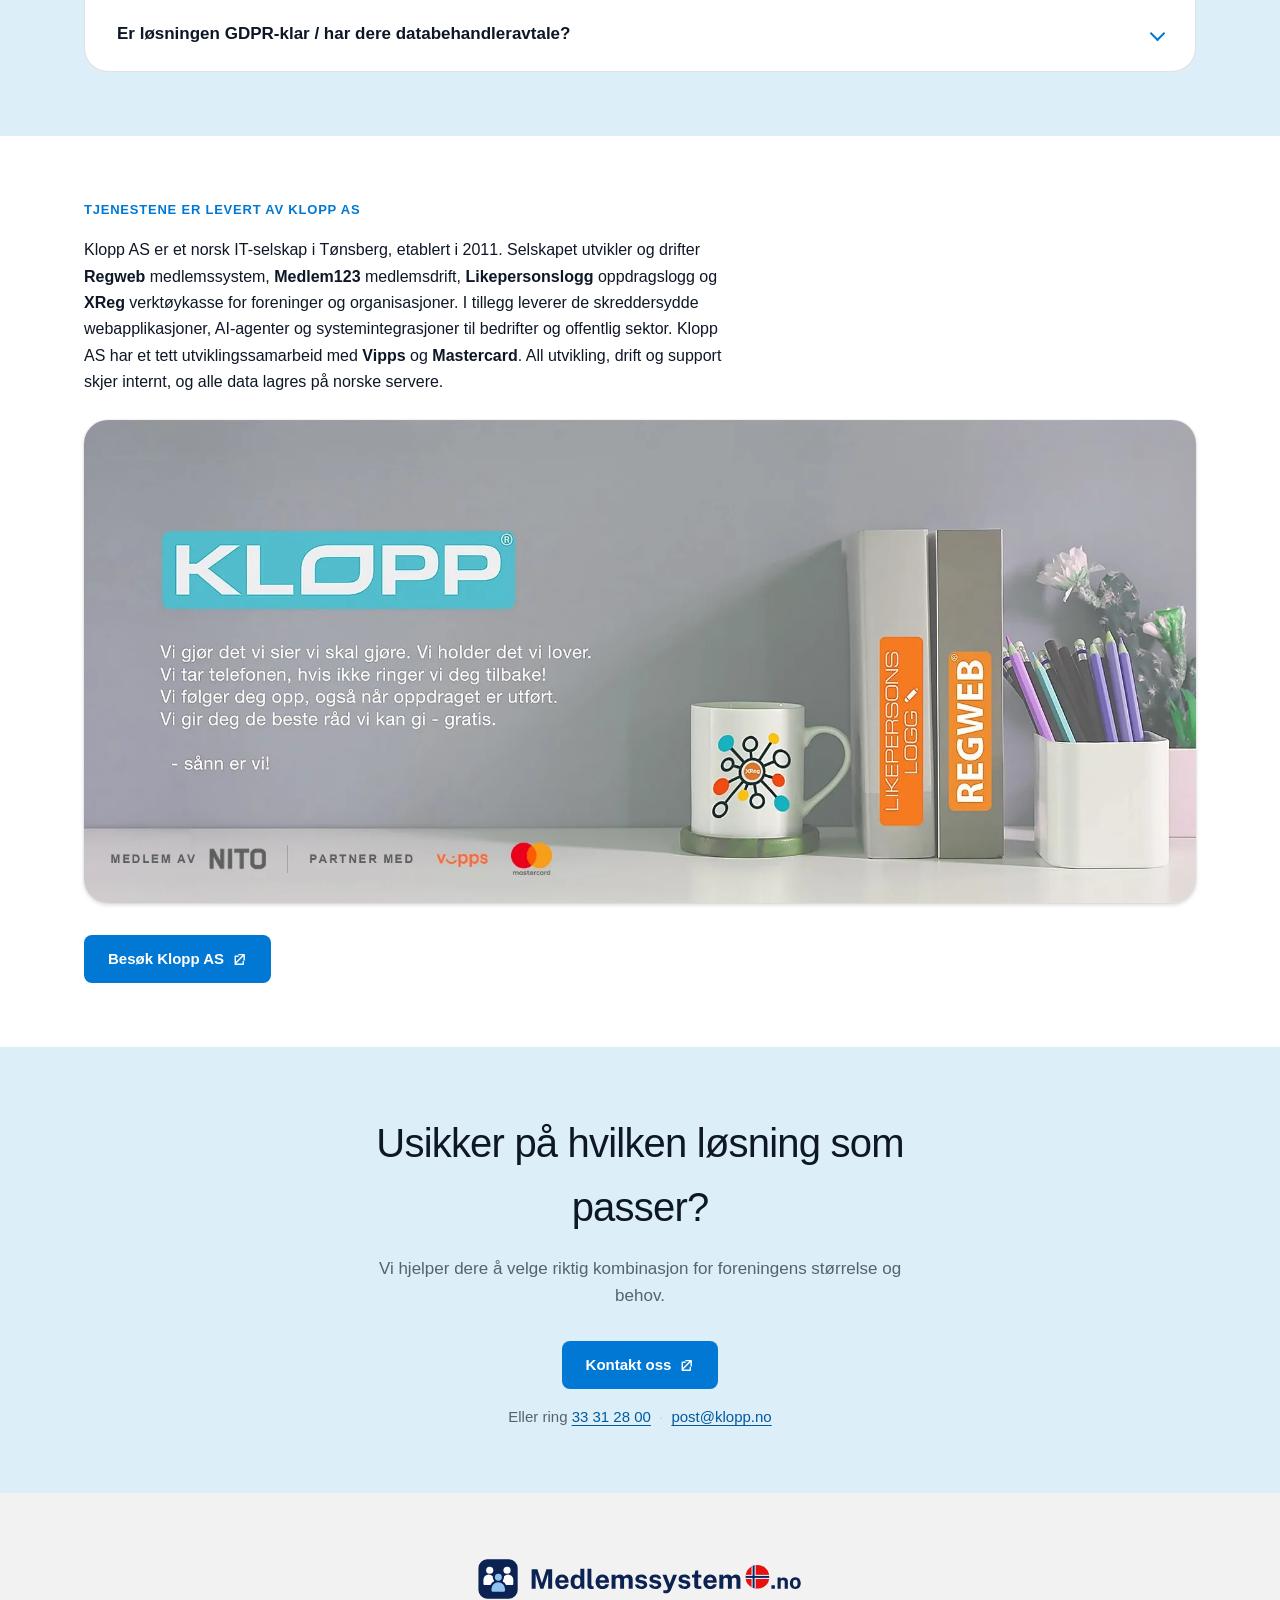
==== commit 32739b53: "r075: full-width hero with the three product boxes (Regweb, Likepersonslogg, Medlem123), text below " ====
--- a/index.html
+++ b/index.html
@@ -449,27 +449,29 @@
         </nav>
 
         <main id="main">
-        <header class="masthead">
+        <header class="masthead masthead-wide">
+            <div class="masthead-hero">
+                <picture>
+                    <source srcset="assets/img/hero-produktperm-1200.webp 1200w, assets/img/hero-produktperm-1600.webp 1600w, assets/img/hero-produktperm-2400.webp 2400w, assets/img/hero-produktperm-3200.webp 3200w" sizes="(max-width: 900px) 200vw, 100vw" type="image/webp" />
+                    <img src="assets/img/hero-produktperm-1600.jpg" srcset="assets/img/hero-produktperm-1200.jpg 1200w, assets/img/hero-produktperm-1600.jpg 1600w, assets/img/hero-produktperm-2400.jpg 2400w, assets/img/hero-produktperm-3200.jpg 3200w" sizes="(max-width: 900px) 200vw, 100vw" alt="Tre produktbokser stablet på en pult, merket Regweb, Likepersonslogg og Medlem123" width="3200" height="1240" fetchpriority="high" />
+                </picture>
+                <div class="masthead-badges">
+                    <a href="#kampanjer" class="discount-badge masthead-badge-link">Kampanjer</a>
+                    <span class="price-badge">Nye og bedre priser</span>
+                </div>
+            </div>
             <div class="container">
-                <div class="masthead-card">
-                    <div class="masthead-content">
-                        <span class="eyebrow-dot"><span class="dot"></span>Klopp AS</span>
+                <div class="masthead-below">
+                    <div class="masthead-below-title">
+                        <span class="eyebrow-dot"><span class="dot"></span>Tre spesialiserte tjenester fra Klopp AS</span>
                         <h1 class="masthead-heading">Medlemssystem og likepersonslogg for foreninger og organisasjoner</h1>
-                        <p class="masthead-subheading">Klopp AS utvikler og drifter tre spesialiserte tjenester som forenkler medlemsadministrasjon, kontingentinnkreving og frivillig arbeid for foreninger i Norge — med rapport til Bufdir for dere som driver likepersonsarbeid.</p>
+                    </div>
+                    <div class="masthead-below-text">
+                        <p class="masthead-subheading">Vi forenkler medlemsadministrasjon, kontingentinnkreving og frivillig arbeid i Norge — med rapport til Bufdir for dere som driver likepersonsarbeid.</p>
                         <div class="masthead-cta">
-                            <a class="btn" href="#kampanjer">Se kampanjer <svg class="icon" viewBox="0 0 16 16" width="1em" height="1em" fill="currentColor" aria-hidden="true"><path d="M8 3.5a.75.75 0 0 1 .75.75v6.69l2.47-2.47a.75.75 0 1 1 1.06 1.06l-3.75 3.75a.75.75 0 0 1-1.06 0L3.72 9.53a.75.75 0 1 1 1.06-1.06l2.47 2.47V4.25A.75.75 0 0 1 8 3.5Z"/></svg></a>
-                            <a class="btn btn-outline" href="#velg-losning">Hvilken løsning passer?</a>
-                        </div>
-                    </div>
-                    <div class="masthead-media">
-                        <div class="masthead-badges">
-                            <a href="#kampanjer" class="discount-badge masthead-badge-link">Kampanjer</a>
-                            <span class="price-badge">Nye og bedre priser</span>
-                        </div>
-                        <picture>
-                            <source srcset="assets/img/hero-system-800.webp 800w, assets/img/hero-system-1200.webp 1200w, assets/img/hero-system.webp 1408w" sizes="(max-width: 900px) 100vw, 50vw" type="image/webp" />
-                            <img src="assets/img/hero-system-1200.jpg" srcset="assets/img/hero-system-800.jpg 800w, assets/img/hero-system-1200.jpg 1200w, assets/img/hero-system.jpg 1408w" sizes="(max-width: 900px) 100vw, 50vw" alt="Likepersonslogg på laptop og mobil med rapport til Bufdir, og Regweb som mottar en betaling fra et nytt medlem med Vipps eller bankkort (eksempeldata)" fetchpriority="high" width="1408" height="1136" />
-                        </picture>
+                            <a class="btn" href="#velg-losning">Hvilken løsning passer? <svg class="icon" viewBox="0 0 16 16" width="1em" height="1em" fill="currentColor" aria-hidden="true"><path d="M8 3.5a.75.75 0 0 1 .75.75v6.69l2.47-2.47a.75.75 0 1 1 1.06 1.06l-3.75 3.75a.75.75 0 0 1-1.06 0L3.72 9.53a.75.75 0 1 1 1.06-1.06l2.47 2.47V4.25A.75.75 0 0 1 8 3.5Z"/></svg></a>
+                            <a class="btn btn-outline" href="kontakt.html">Ta en uforpliktende prat</a>
+                        </div>
                     </div>
                 </div>
             </div>
--- a/css/site.css
+++ b/css/site.css
@@ -295,6 +295,25 @@
   .masthead-media { min-height: 0; aspect-ratio: 1408 / 1136; max-height: 600px; order: -1; }
   .masthead-content { padding: var(--space-6) var(--space-5); }
 }
+
+/* Full-width hero image (same pattern as klopp.no): the box stack photo spans the whole viewport, heading and text sit below it in two columns. */
+.masthead-wide { padding: var(--nav-height) 0 var(--space-7); }
+.masthead-hero { position: relative; width: 100%; overflow: hidden; background: #d5dde7; }
+.masthead-hero img { display: block; width: 100%; height: auto; aspect-ratio: 3200 / 1240; object-fit: cover; object-position: 62% 50%; }
+.masthead-hero::after { content: ""; position: absolute; inset: 0; background: transparent; pointer-events: none; }
+:root[data-theme="dark"] .masthead-hero::after { background: rgba(0, 0, 0, 0.32); }
+@media (prefers-color-scheme: dark) { :root:not([data-theme="light"]) .masthead-hero::after { background: rgba(0, 0, 0, 0.32); } }
+.masthead-hero .masthead-badges { top: var(--space-5); right: var(--space-5); z-index: 2; }
+.masthead-below { display: grid; grid-template-columns: minmax(0, 1.1fr) minmax(0, 1fr); gap: var(--space-8); align-items: start; padding-top: var(--space-7); }
+.masthead-below .masthead-heading { margin-top: var(--space-3); }
+.masthead-below-text .masthead-subheading { margin-top: 0; }
+@media (max-width: 900px) {
+  .masthead-hero img { height: clamp(260px, 72vw, 380px); aspect-ratio: auto; object-position: 66% 50%; }
+  .masthead-hero .masthead-badges { top: var(--space-3); left: var(--space-3); right: auto; align-items: flex-start; }
+  .masthead-below { grid-template-columns: minmax(0, 1fr); gap: var(--space-5); padding-top: var(--space-6); }
+}
+/* On phones the badges would cover the box stack; "Kampanjer" stays in the nav and the price info is in the campaign section. */
+@media (max-width: 600px) { .masthead-hero .masthead-badges { display: none; } }
 
 .masthead .eyebrow-dot { color: var(--accent-text-strong); }
 .masthead .eyebrow-dot .dot { background: var(--accent-blue); }
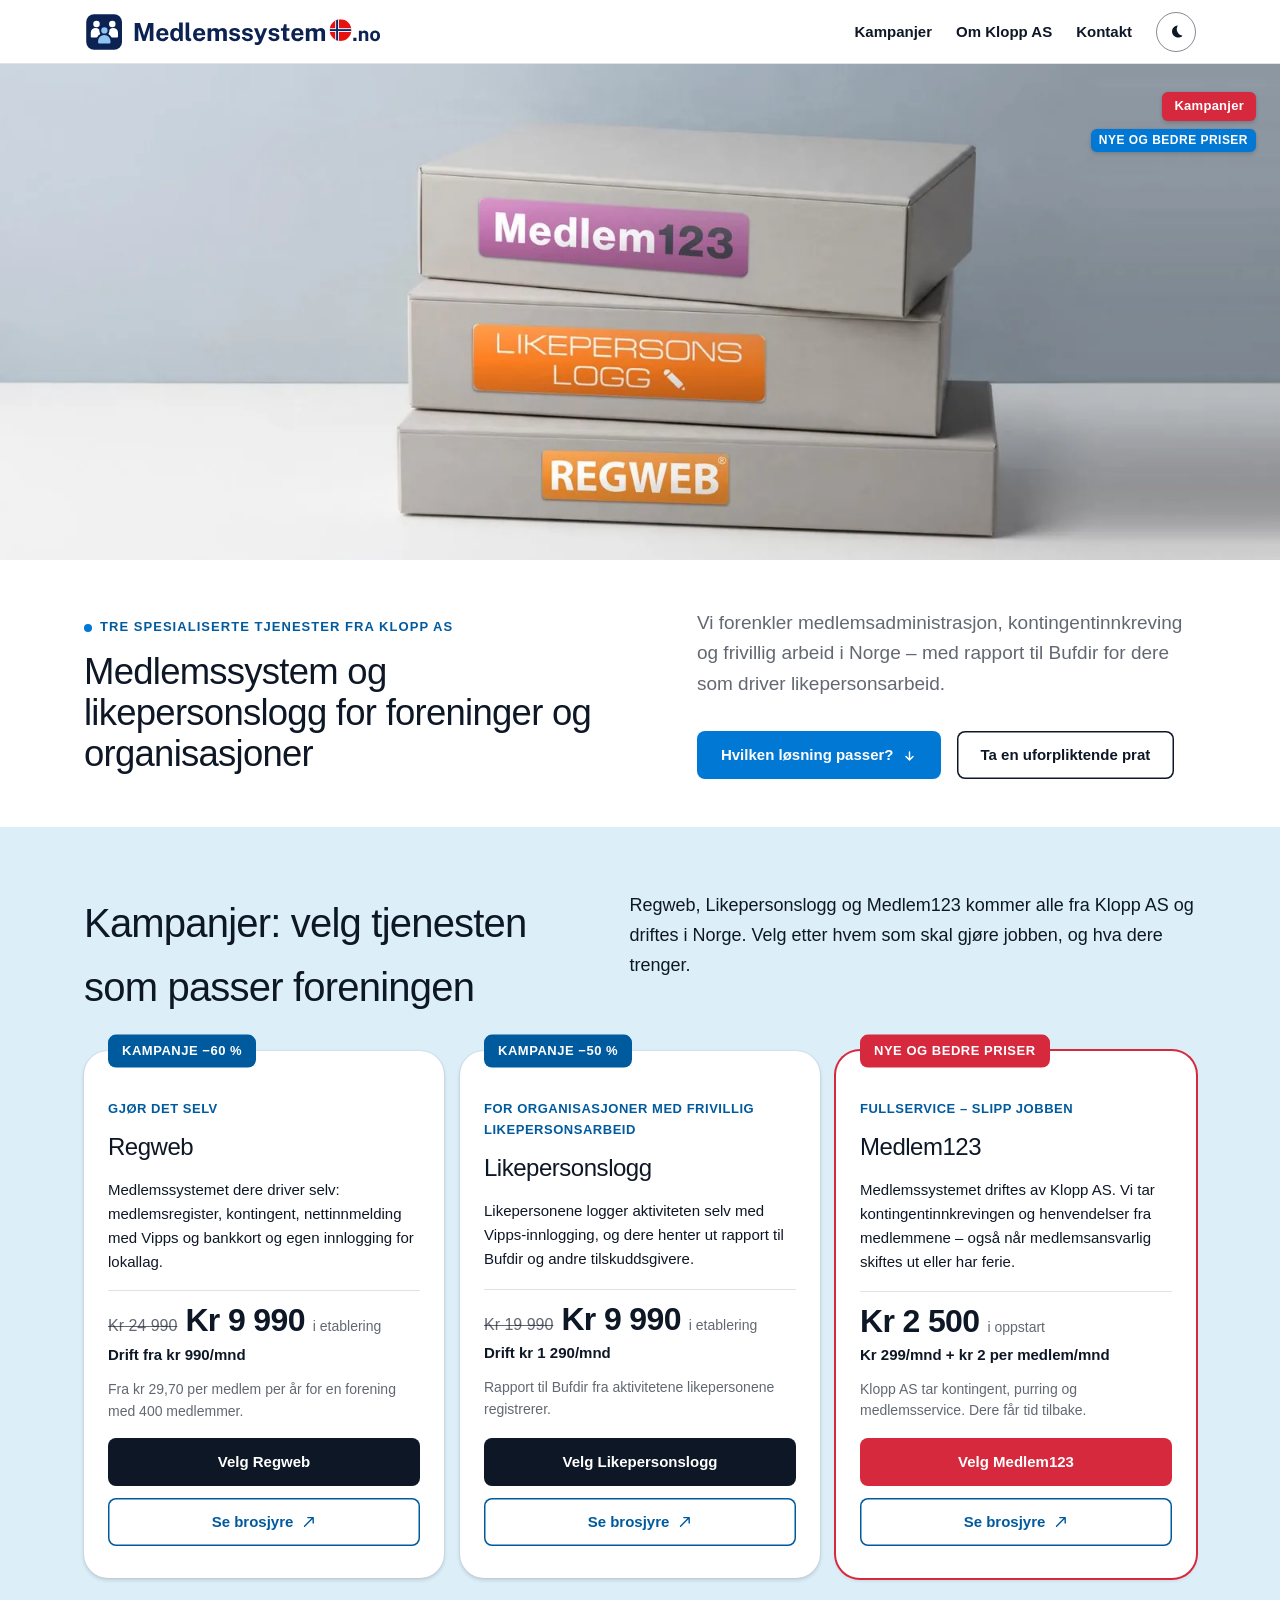
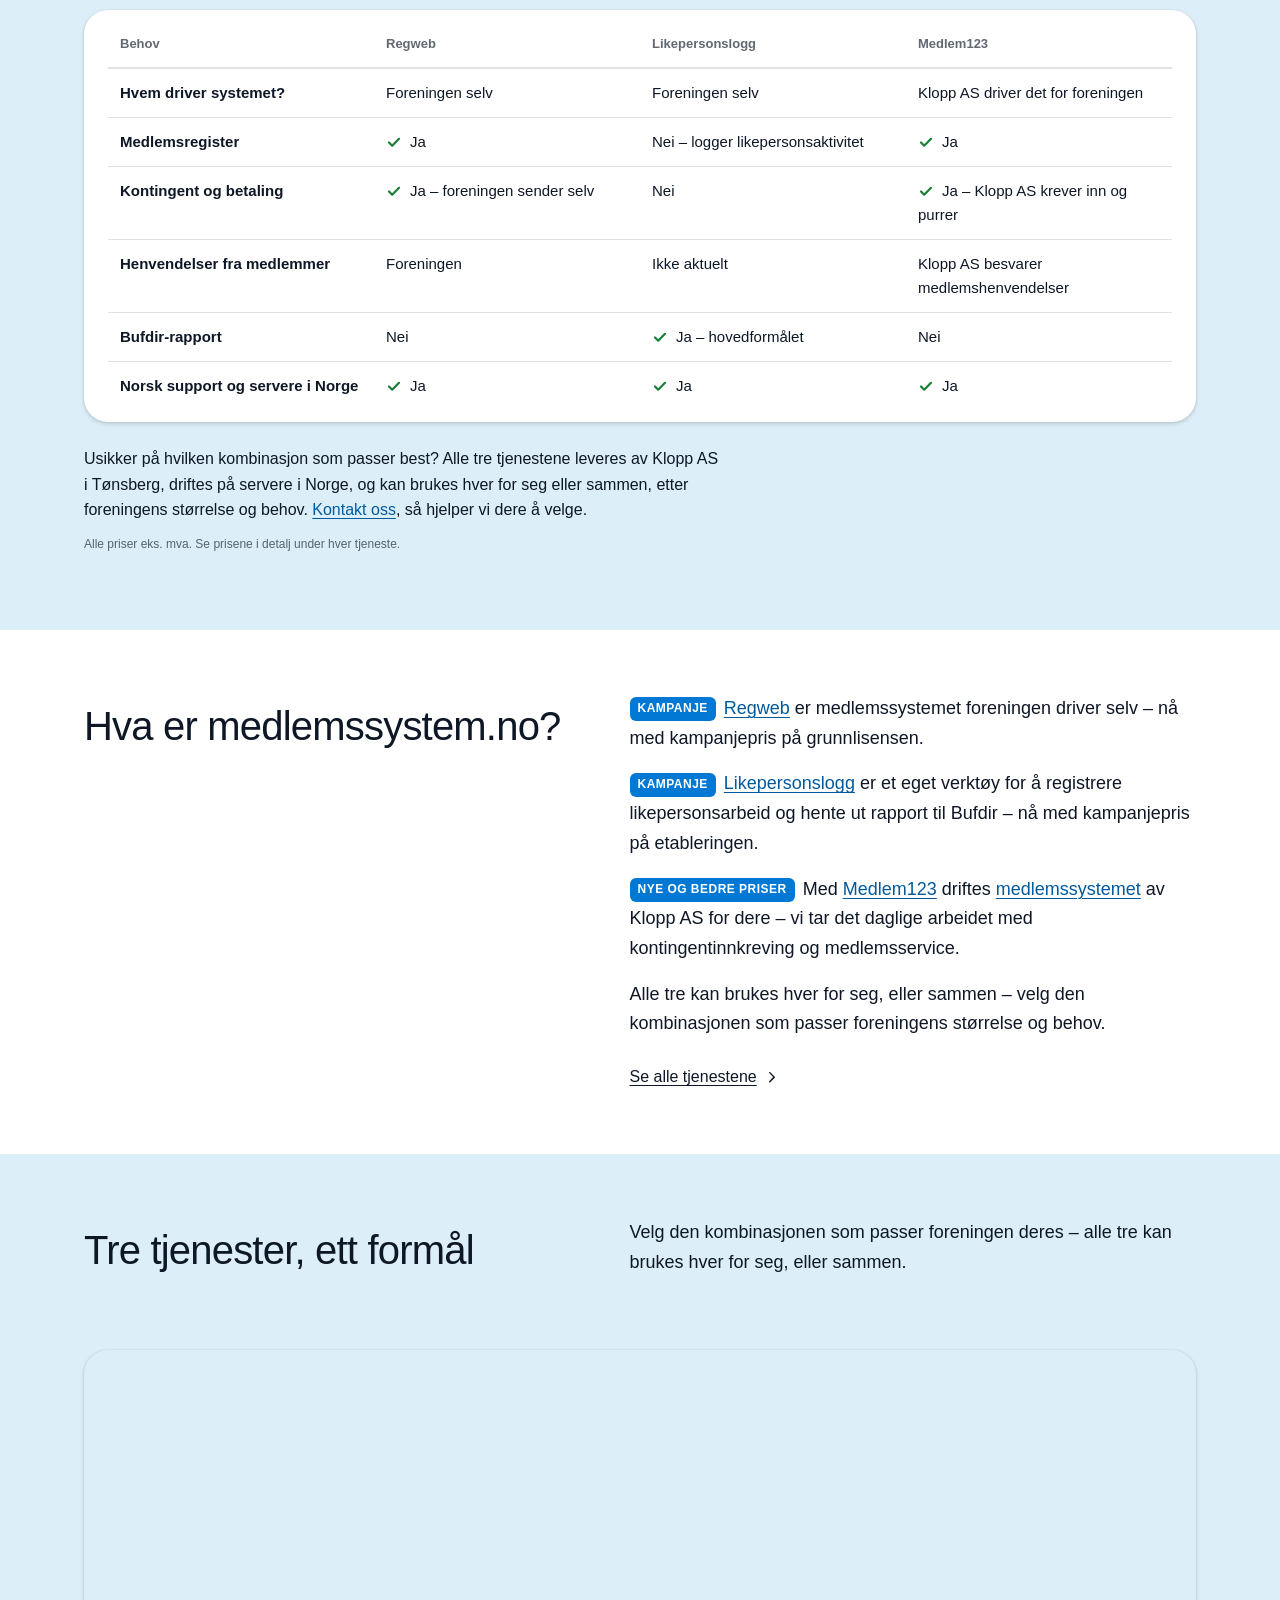
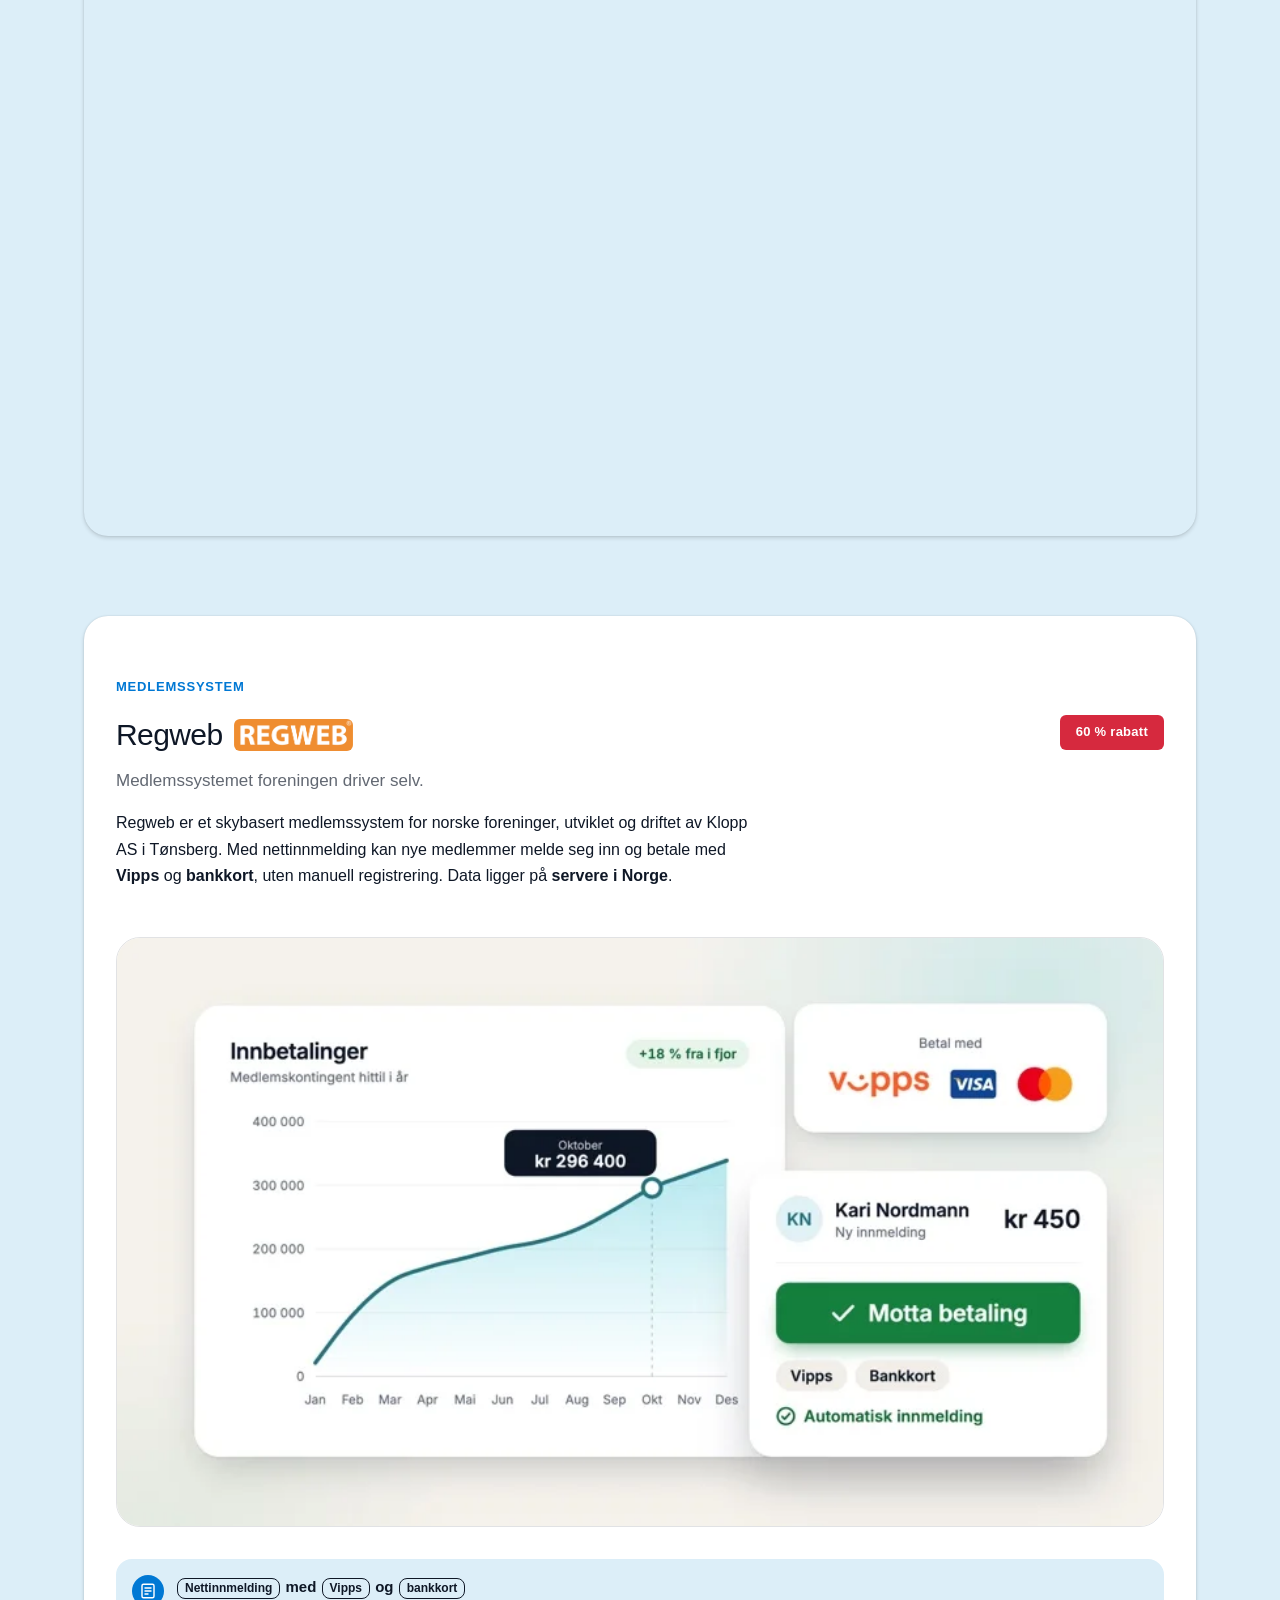
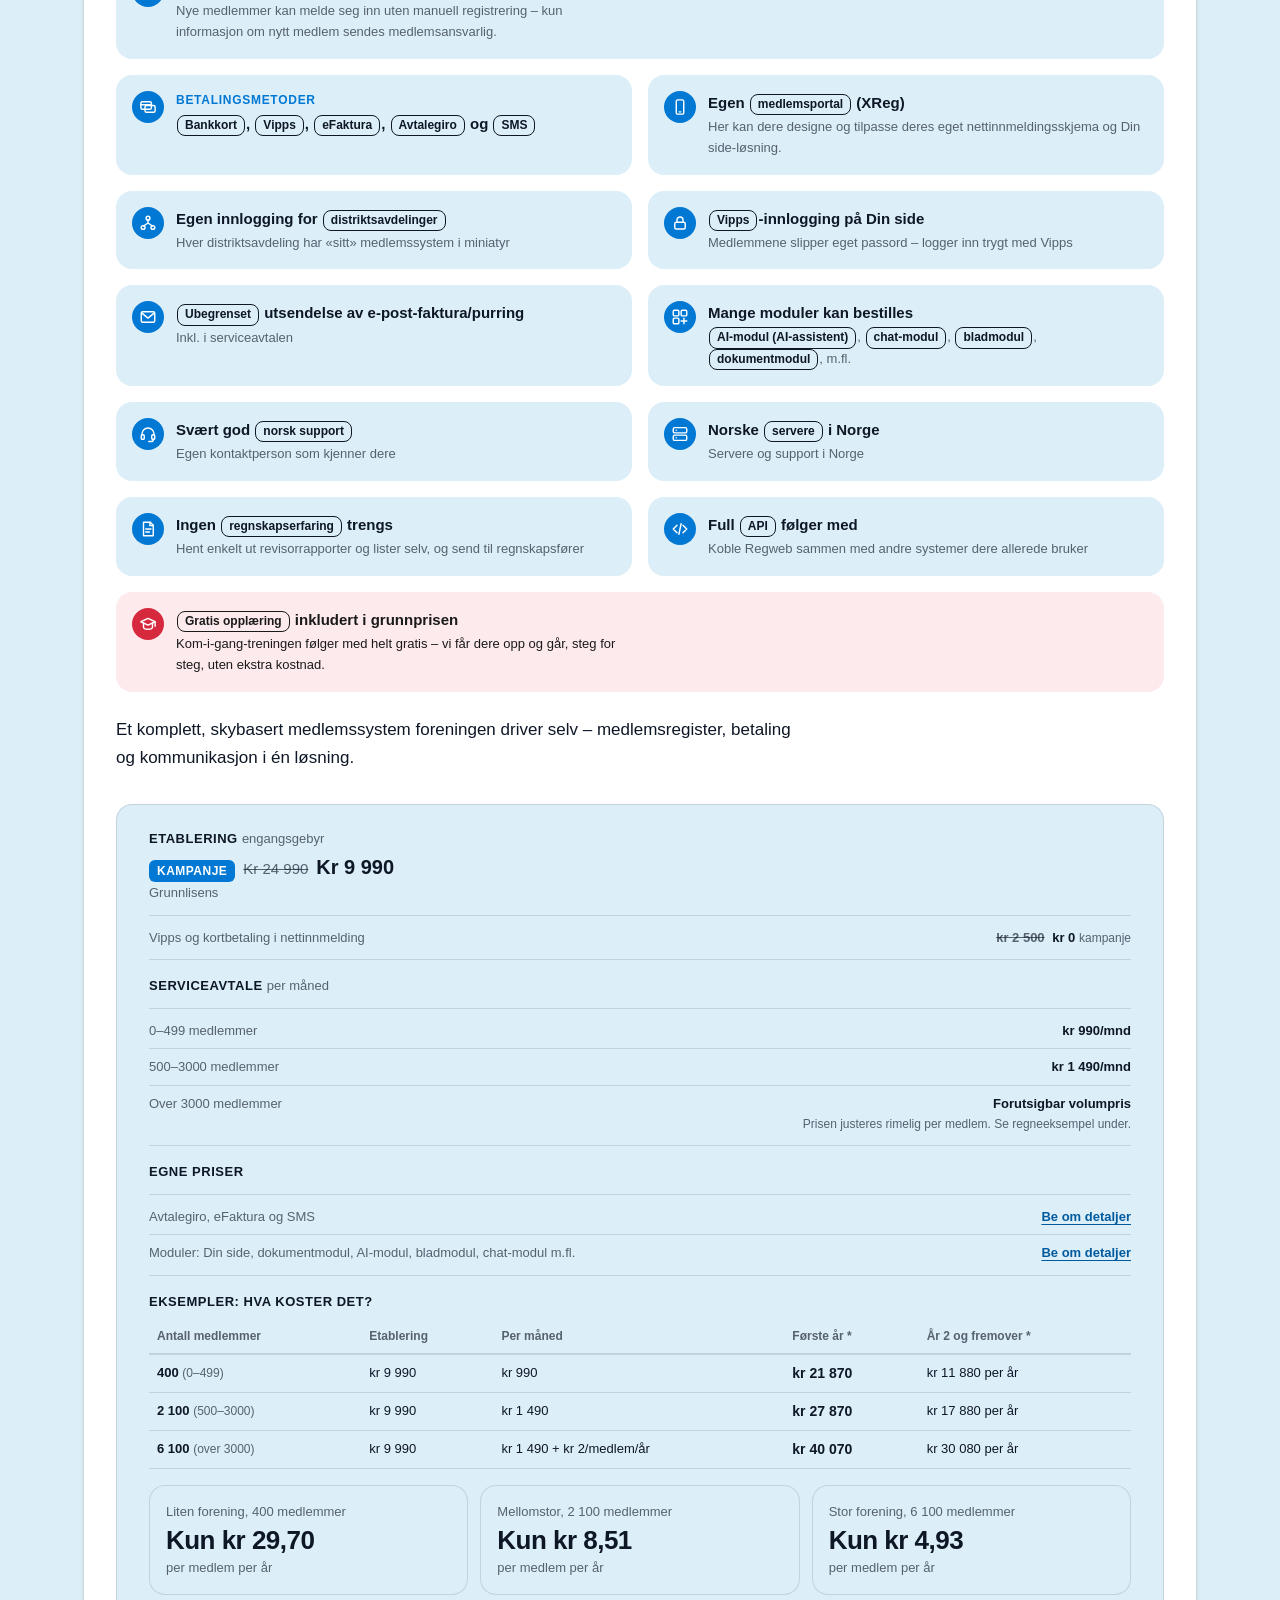
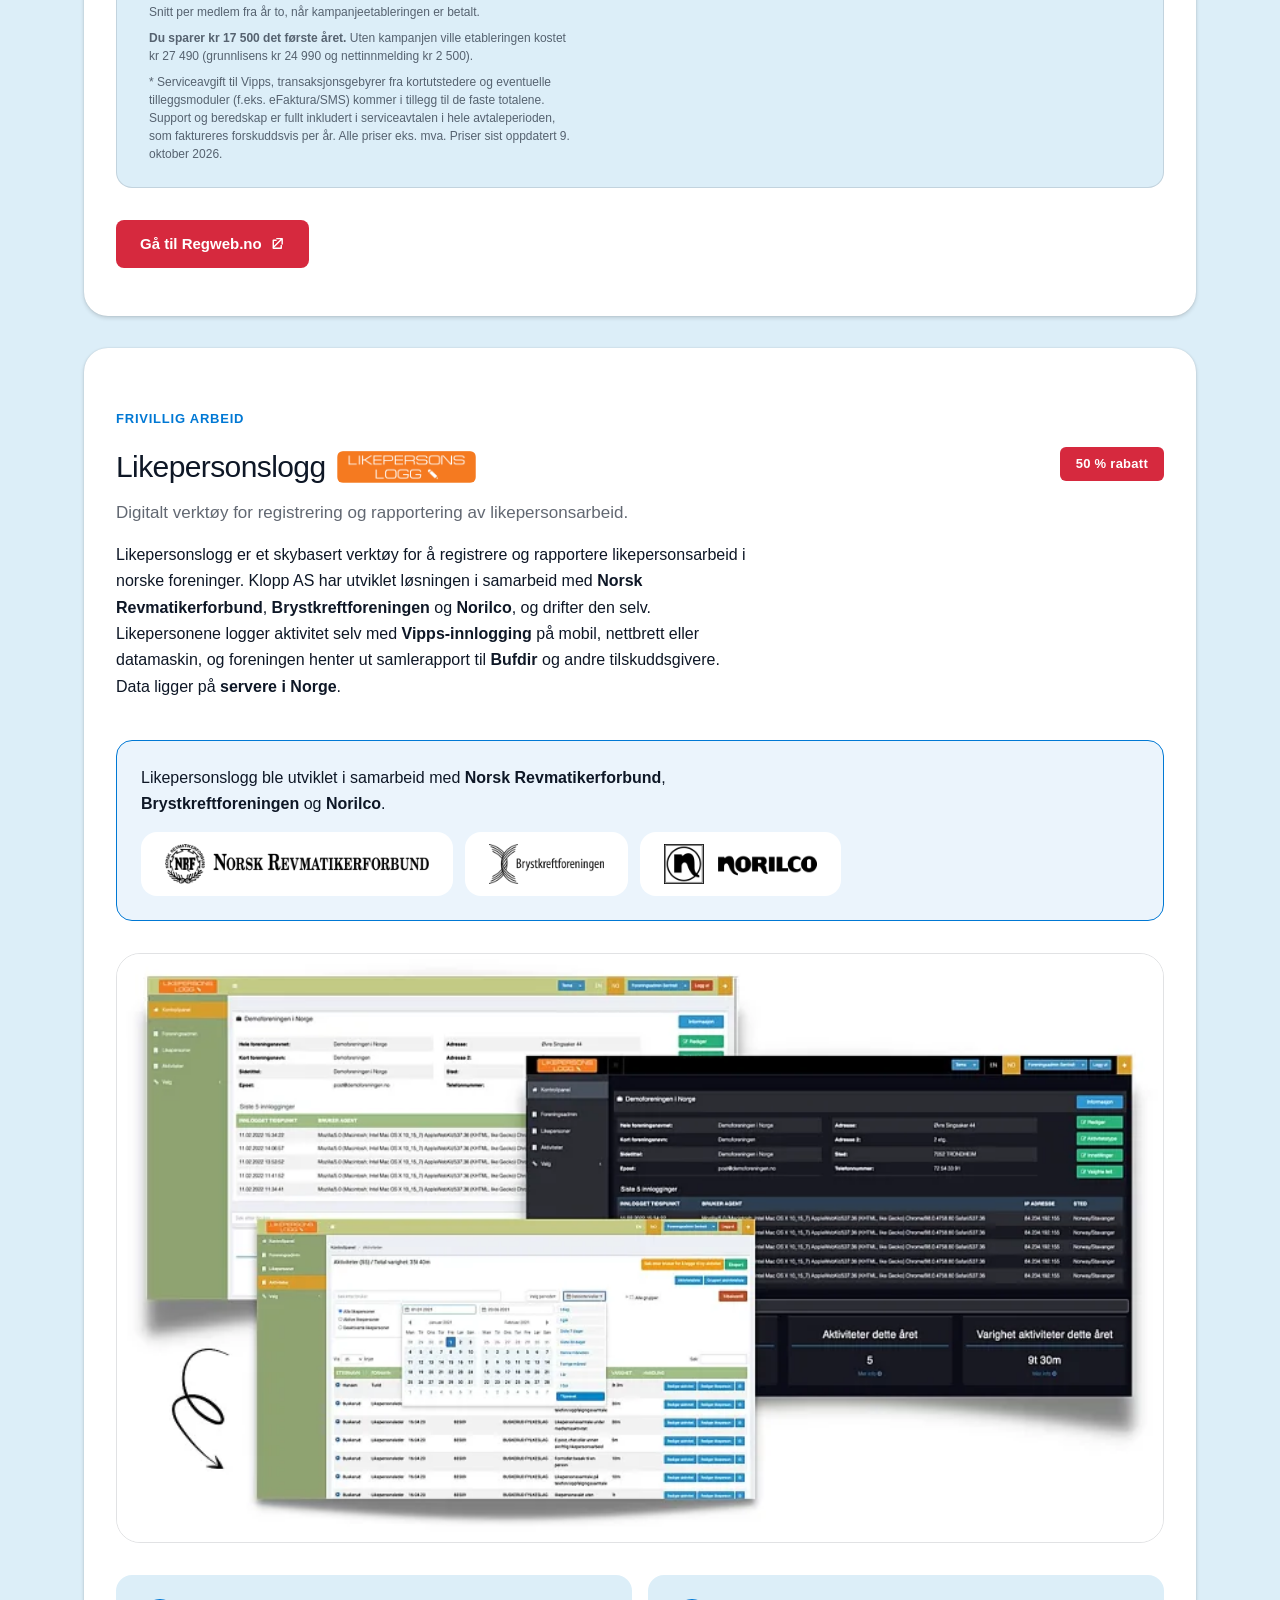
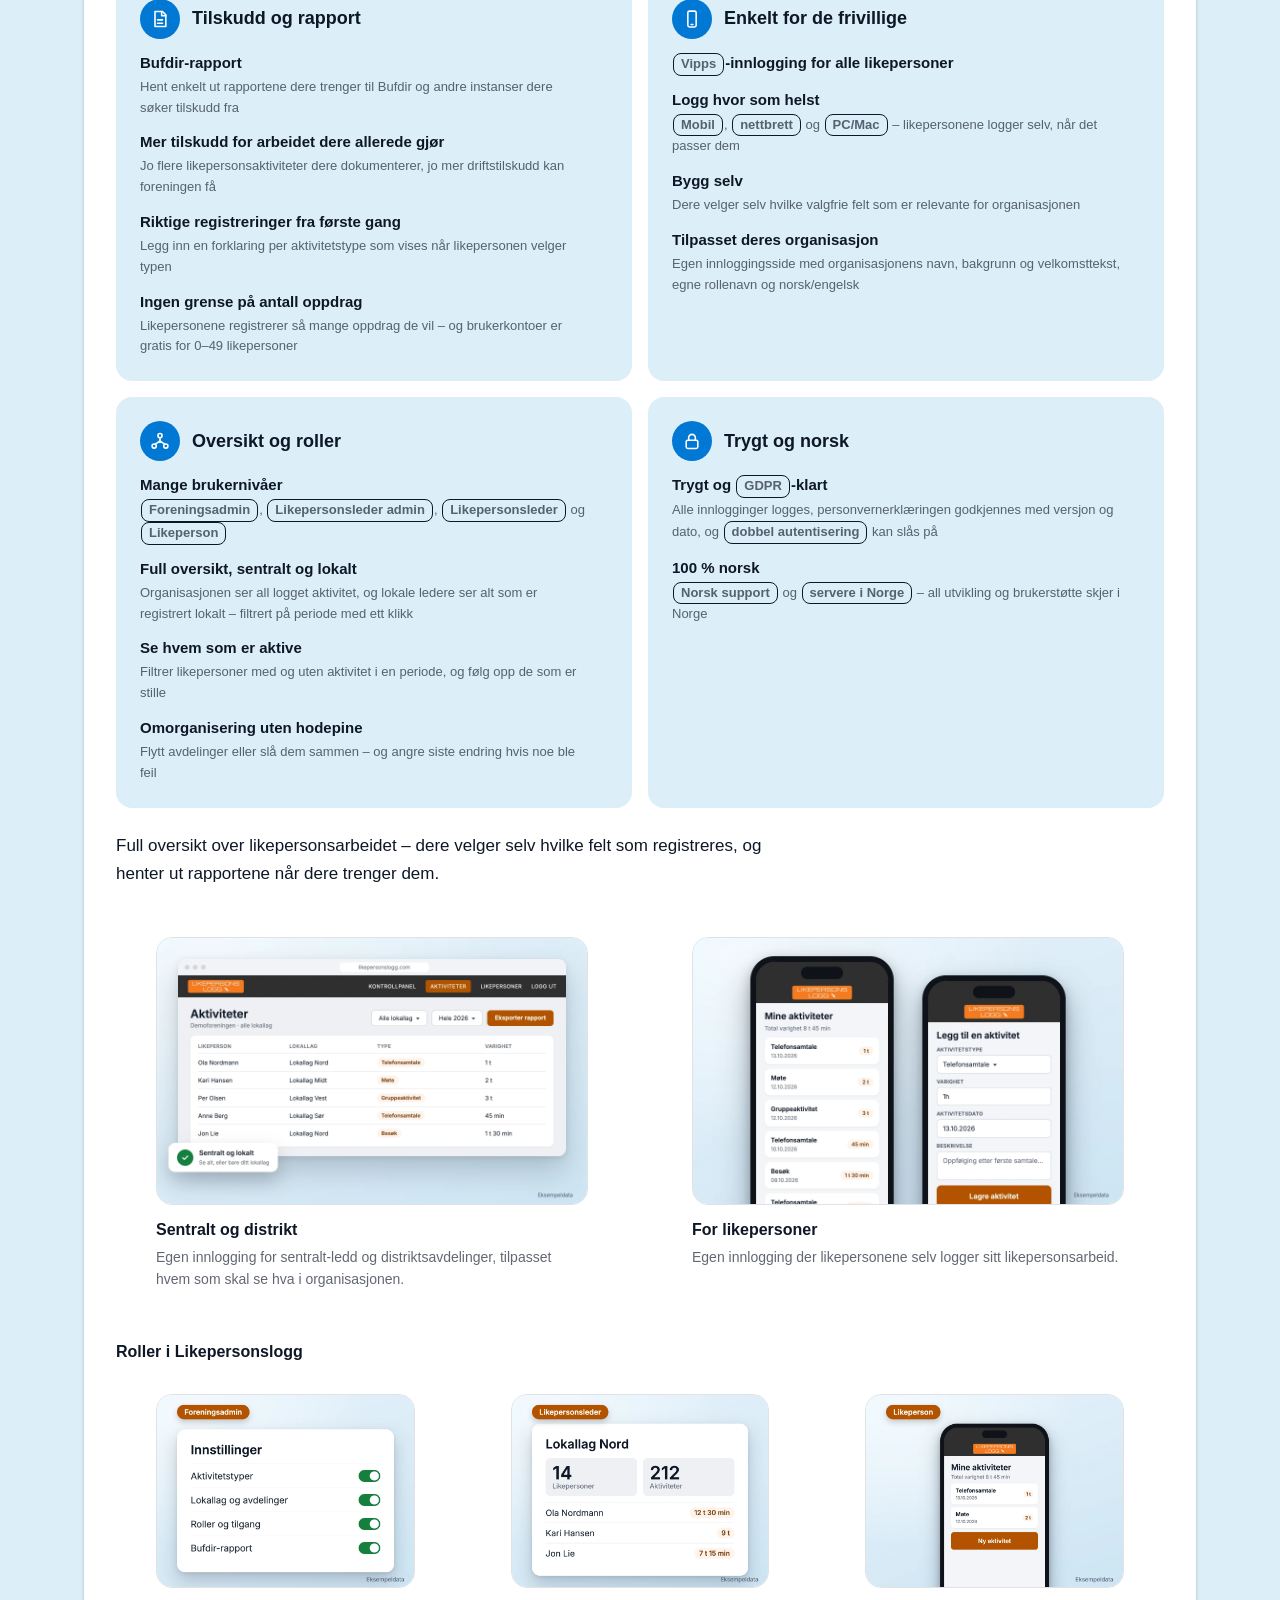
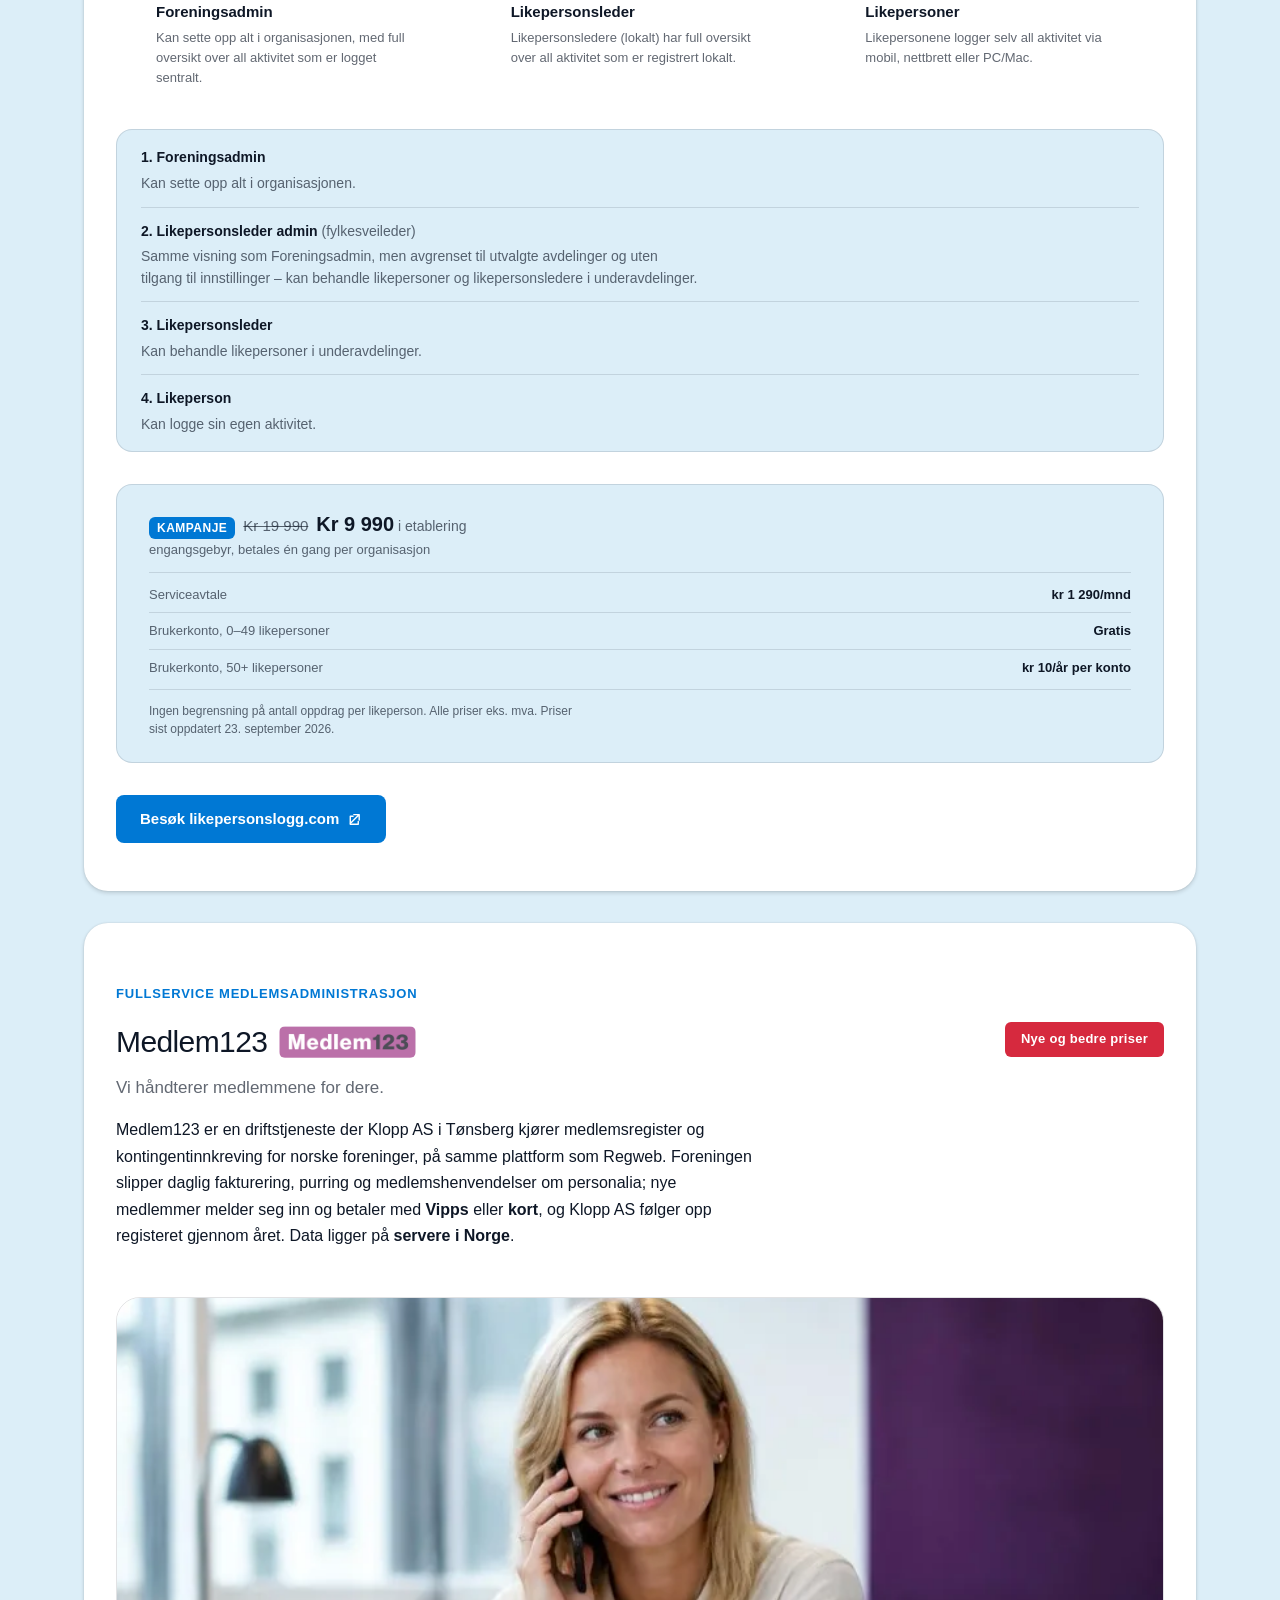
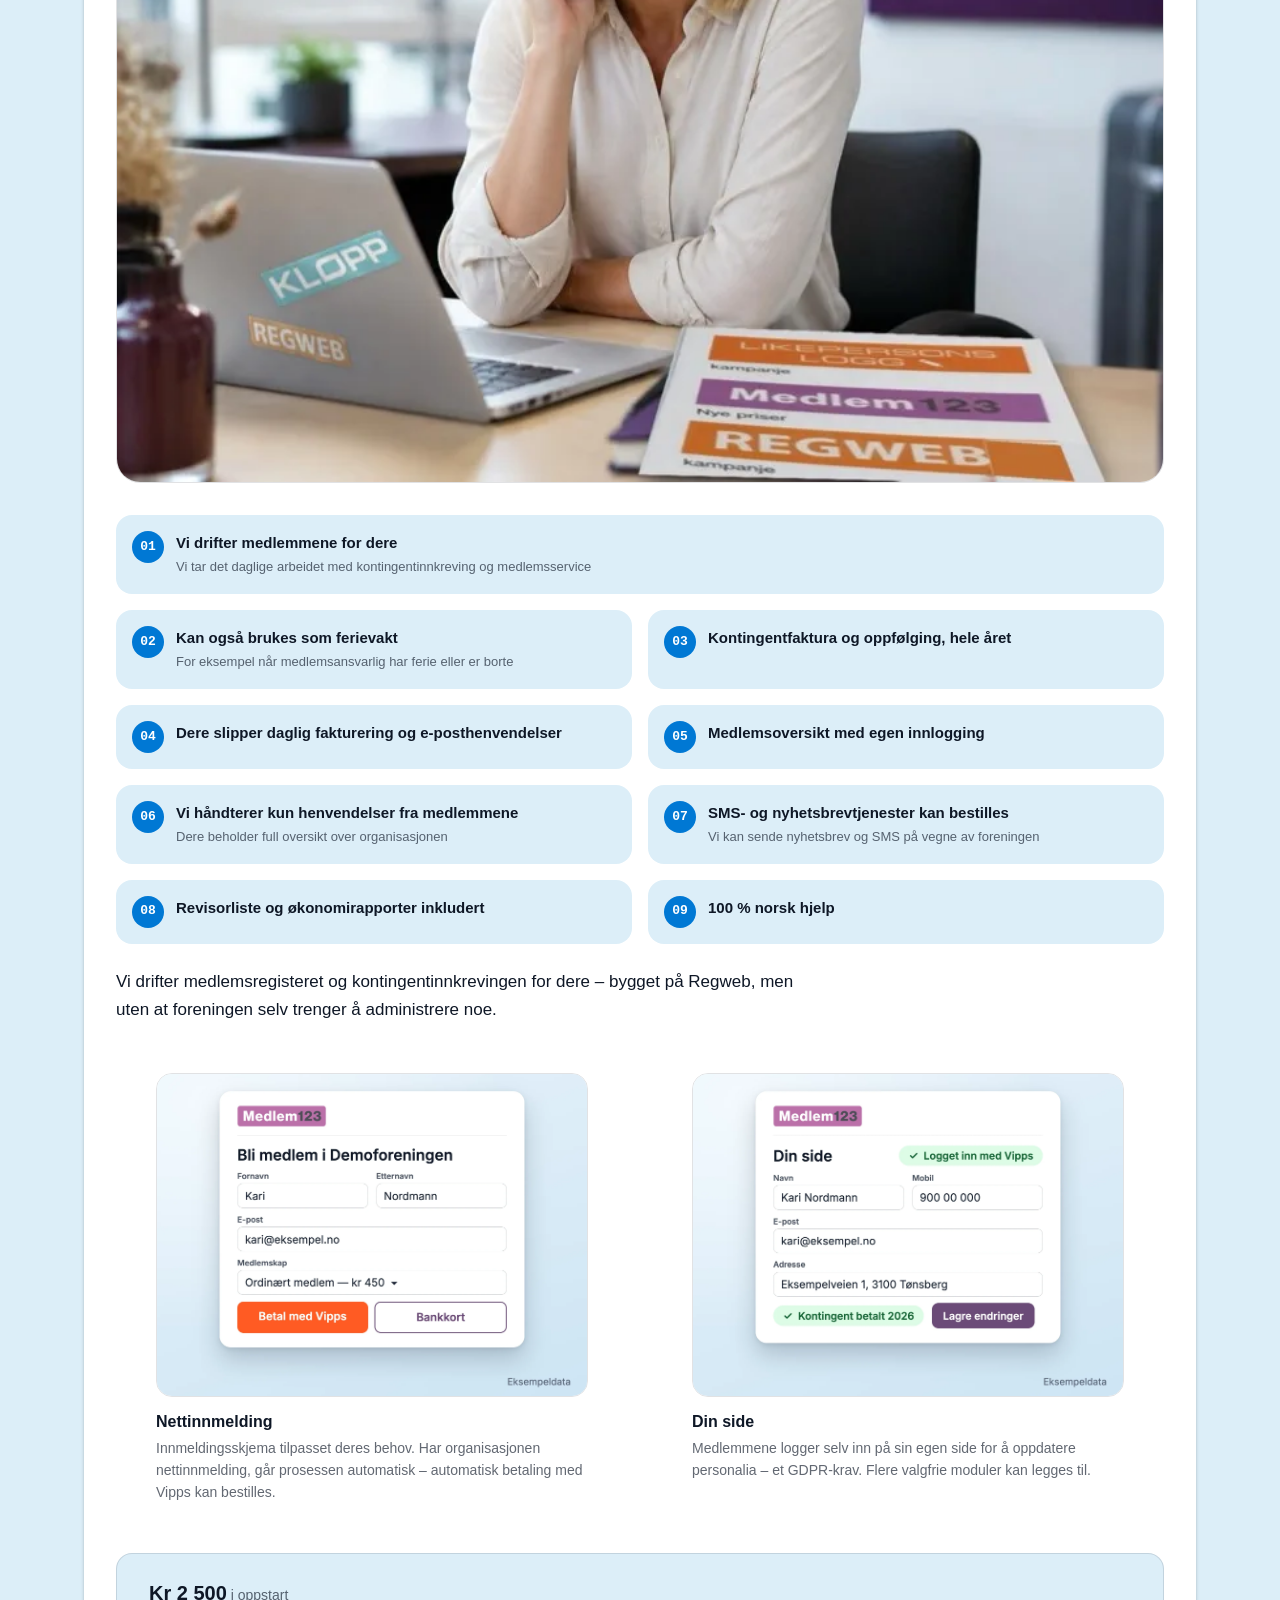
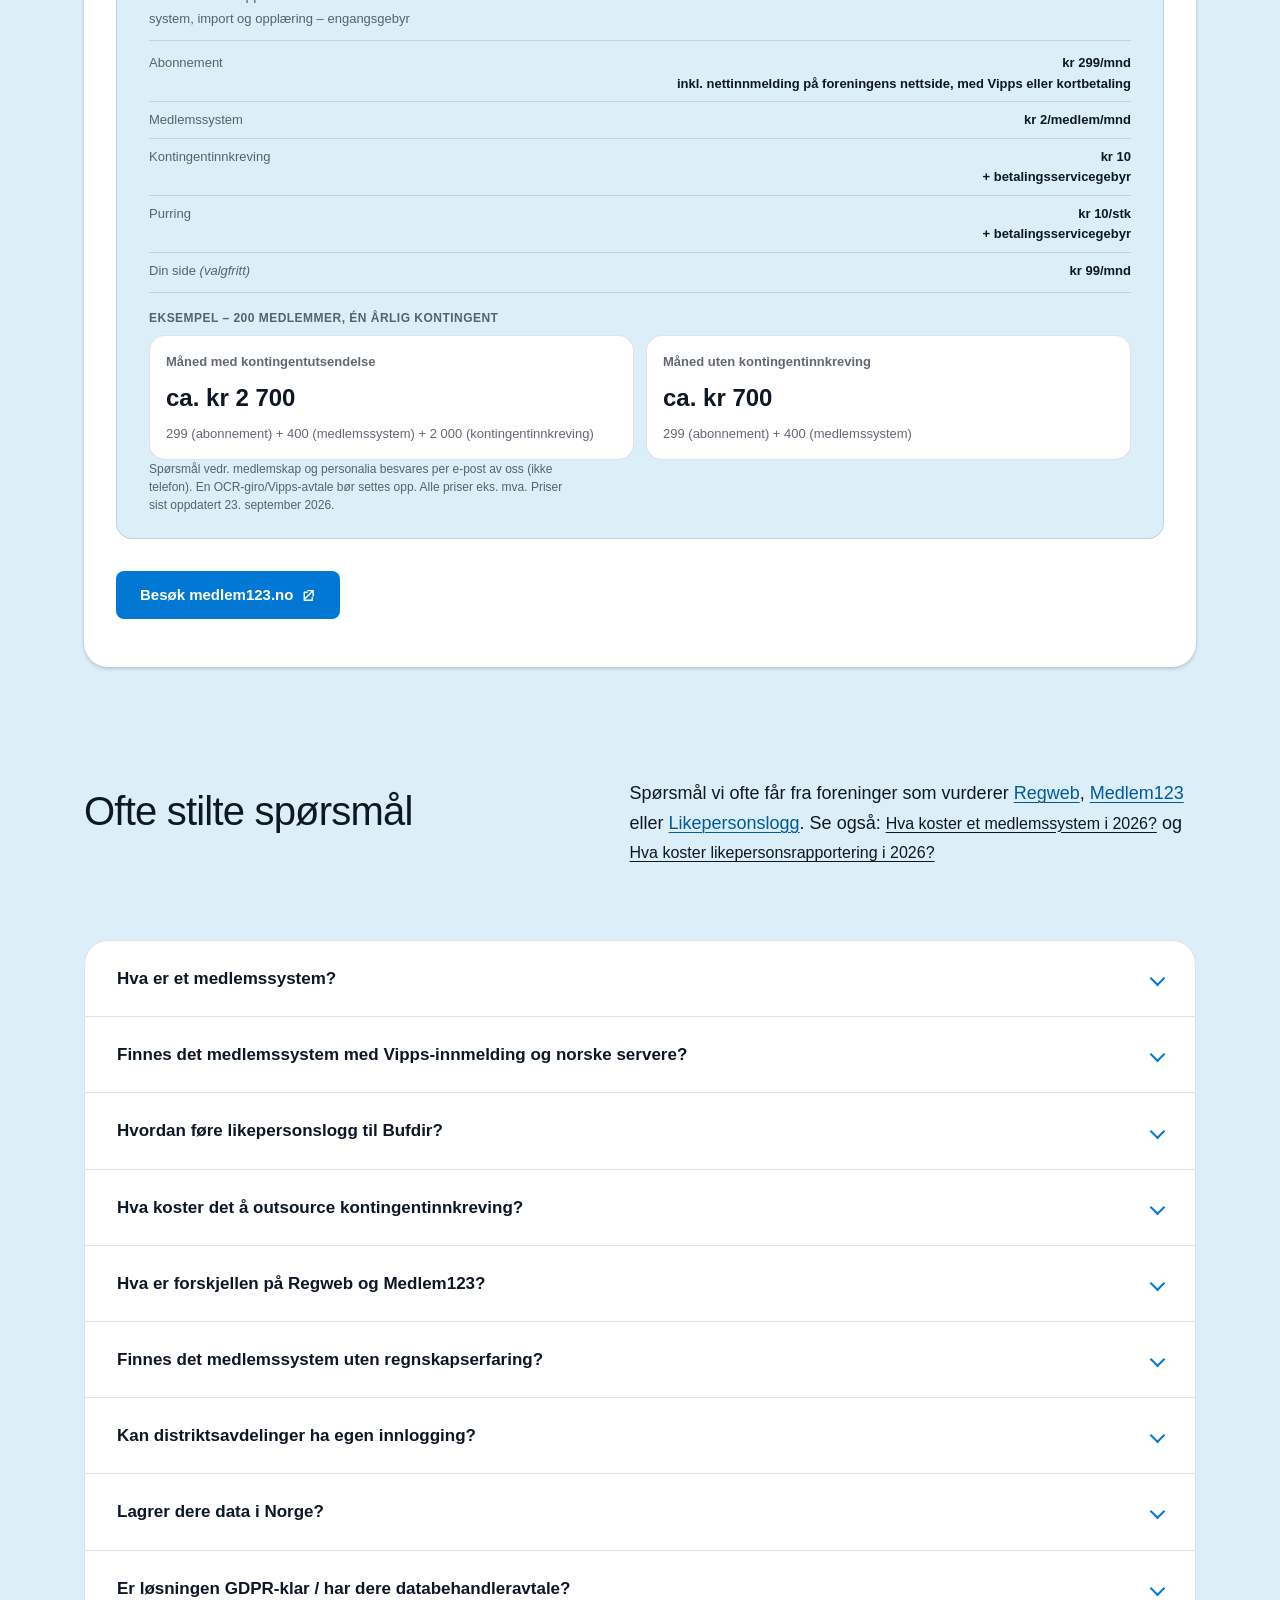
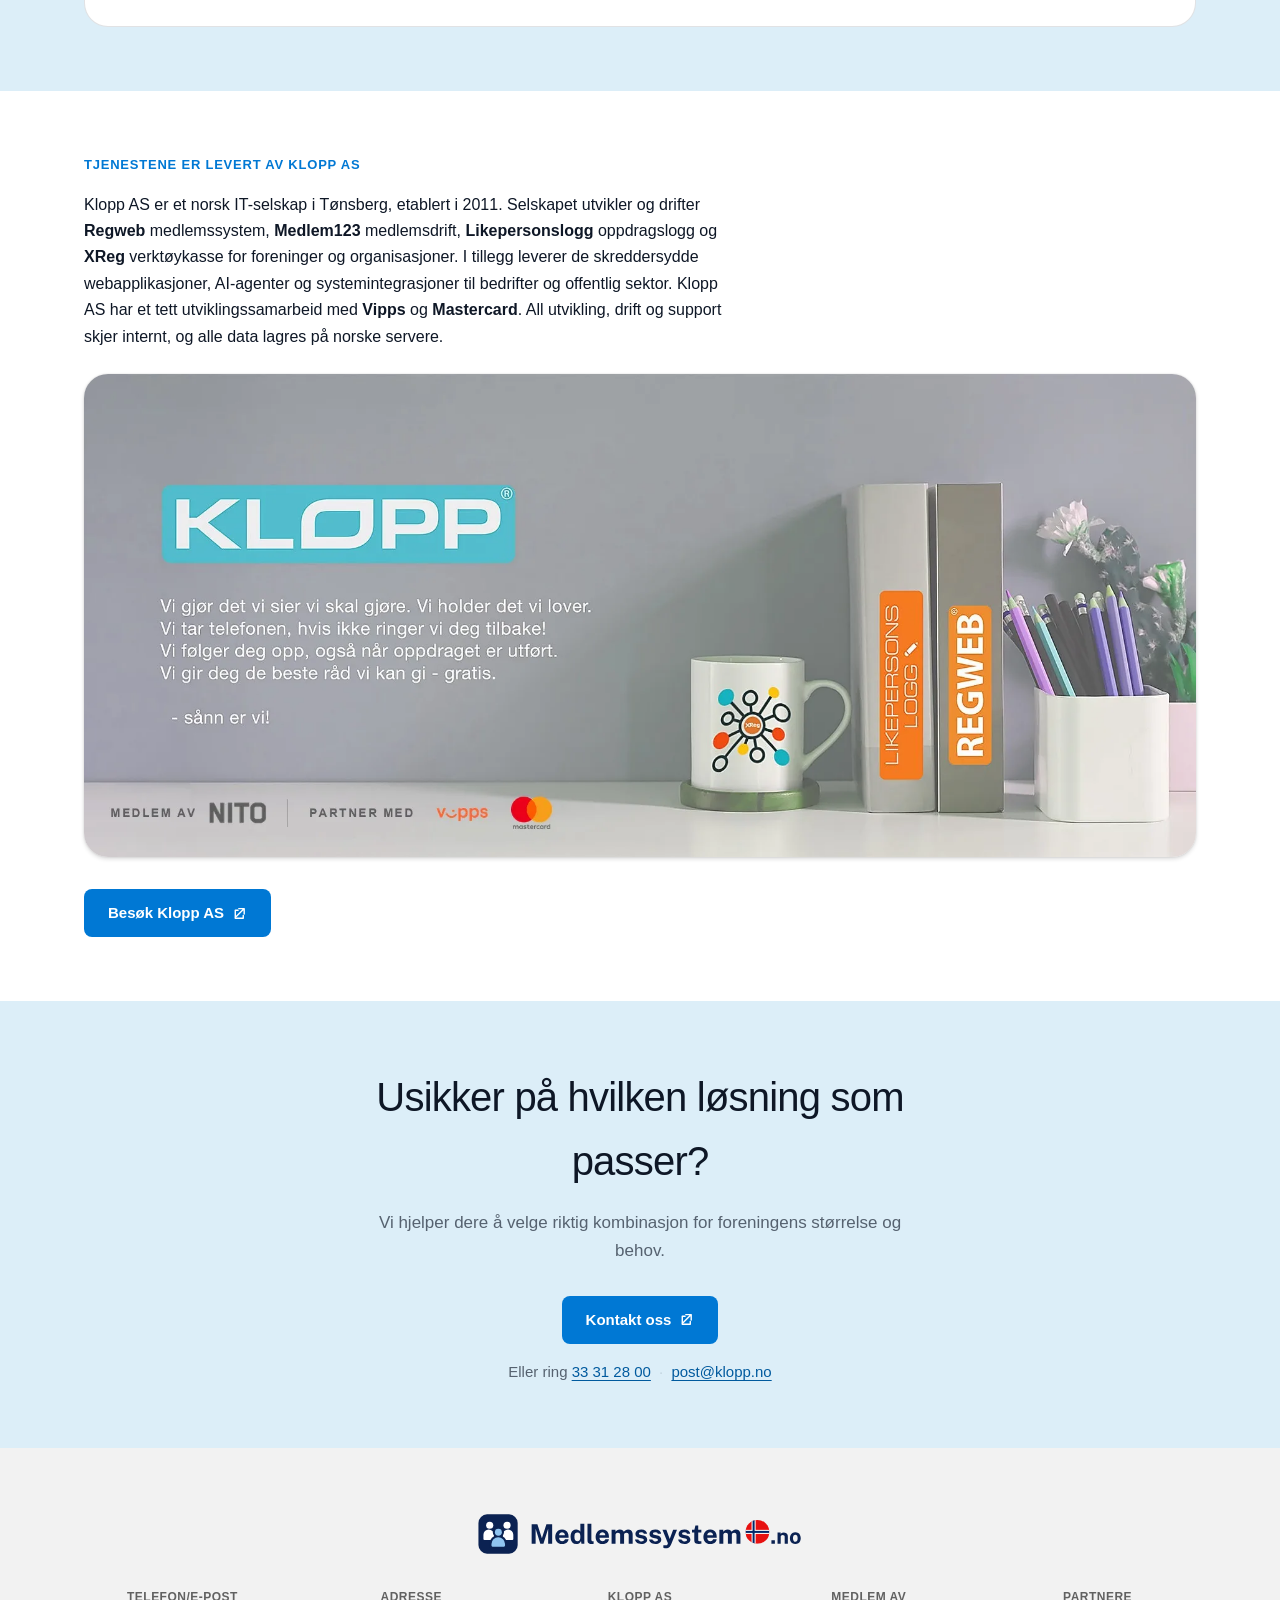
==== commit 2883242c: "r077: en dashes instead of em dashes, shorter Medlem123 inquiry cell in the comparison table" ====
--- a/index.html
+++ b/index.html
@@ -116,7 +116,7 @@
             "@type": "SoftwareApplication",
             "name": "Regweb",
             "url": "https://regweb.no/",
-            "description": "Skybasert medlemssystem foreningen driver selv — medlemsregister, betaling og kommunikasjon, med Vipps, eFaktura, Avtalegiro og API-integrasjon mot foreningens egne systemer.",
+            "description": "Skybasert medlemssystem foreningen driver selv – medlemsregister, betaling og kommunikasjon, med Vipps, eFaktura, Avtalegiro og API-integrasjon mot foreningens egne systemer.",
             "applicationCategory": "BusinessApplication",
             "operatingSystem": "Web",
             "featureList": ["Vipps-betaling", "eFaktura", "Avtalegiro", "API-integrasjon", "Din side (medlemsportal)"],
@@ -159,7 +159,7 @@
             "@type": "SoftwareApplication",
             "name": "Medlem123",
             "url": "https://medlem123.no/",
-            "description": "Fullservice medlemsadministrasjon — Klopp AS drifter medlemsregister og kontingentinnkreving for foreningen, med Vipps-betaling og Din side inkludert som tillegg.",
+            "description": "Fullservice medlemsadministrasjon – Klopp AS drifter medlemsregister og kontingentinnkreving for foreningen, med Vipps-betaling og Din side inkludert som tillegg.",
             "applicationCategory": "BusinessApplication",
             "operatingSystem": "Web",
             "featureList": ["Vipps-betaling", "Nettinnmelding", "Din side (medlemsportal)"],
@@ -314,7 +314,7 @@
                     "name": "Er løsningen GDPR-klar / har dere databehandleravtale?",
                     "acceptedAnswer": {
                         "@type": "Answer",
-                        "text": "Ja. Foreningen er behandlingsansvarlig og Klopp AS er databehandler for alle tre tjenestene — skriftlig databehandleravtale inngås ved oppstart."
+                        "text": "Ja. Foreningen er behandlingsansvarlig og Klopp AS er databehandler for alle tre tjenestene – skriftlig databehandleravtale inngås ved oppstart."
                     }
                 }
             ]
@@ -332,7 +332,7 @@
                     "item": {
                         "@type": "Service",
                         "name": "Regweb",
-                        "description": "Skybasert medlemssystem foreningen driver selv — medlemsregister, betaling og kommunikasjon.",
+                        "description": "Skybasert medlemssystem foreningen driver selv – medlemsregister, betaling og kommunikasjon.",
                         "url": "https://regweb.no/",
                         "provider": { "@id": "https://medlemssystem.no/#organization" },
                         "areaServed": { "@type": "Country", "name": "Norway" },
@@ -350,7 +350,7 @@
                     "item": {
                         "@type": "Service",
                         "name": "Medlem123",
-                        "description": "Fullservice medlemsadministrasjon — Klopp AS drifter medlemsregister og kontingentinnkreving for foreningen.",
+                        "description": "Fullservice medlemsadministrasjon – Klopp AS drifter medlemsregister og kontingentinnkreving for foreningen.",
                         "url": "https://medlem123.no/",
                         "provider": { "@id": "https://medlemssystem.no/#organization" },
                         "areaServed": { "@type": "Country", "name": "Norway" },
@@ -467,7 +467,7 @@
                         <h1 class="masthead-heading">Medlemssystem og likepersonslogg for foreninger og organisasjoner</h1>
                     </div>
                     <div class="masthead-below-text">
-                        <p class="masthead-subheading">Vi forenkler medlemsadministrasjon, kontingentinnkreving og frivillig arbeid i Norge — med rapport til Bufdir for dere som driver likepersonsarbeid.</p>
+                        <p class="masthead-subheading">Vi forenkler medlemsadministrasjon, kontingentinnkreving og frivillig arbeid i Norge – med rapport til Bufdir for dere som driver likepersonsarbeid.</p>
                         <div class="masthead-cta">
                             <a class="btn" href="#velg-losning">Hvilken løsning passer? <svg class="icon" viewBox="0 0 16 16" width="1em" height="1em" fill="currentColor" aria-hidden="true"><path d="M8 3.5a.75.75 0 0 1 .75.75v6.69l2.47-2.47a.75.75 0 1 1 1.06 1.06l-3.75 3.75a.75.75 0 0 1-1.06 0L3.72 9.53a.75.75 0 1 1 1.06-1.06l2.47 2.47V4.25A.75.75 0 0 1 8 3.5Z"/></svg></a>
                             <a class="btn btn-outline" href="kontakt.html">Ta en uforpliktende prat</a>
@@ -514,9 +514,9 @@
                     </article>
                     <article class="choose-card campaign-card campaign-card-featured">
                         <span class="campaign-badge campaign-badge-red">Nye og bedre priser</span>
-                        <p class="choose-card-audience">Fullservice — slipp jobben</p>
+                        <p class="choose-card-audience">Fullservice – slipp jobben</p>
                         <h3 class="choose-card-title">Medlem123</h3>
-                        <p class="choose-card-text">Medlemssystemet driftes av Klopp AS. Vi tar kontingentinnkrevingen og henvendelser fra medlemmene — også når medlemsansvarlig skiftes ut eller har ferie.</p>
+                        <p class="choose-card-text">Medlemssystemet driftes av Klopp AS. Vi tar kontingentinnkrevingen og henvendelser fra medlemmene – også når medlemsansvarlig skiftes ut eller har ferie.</p>
                         <p class="campaign-price"><strong>Kr&nbsp;2&nbsp;500</strong> <span>i oppstart</span></p>
                         <p class="campaign-sub">Kr&nbsp;299/mnd + kr&nbsp;2 per medlem/mnd</p>
                         <p class="campaign-value">Klopp AS tar kontingent, purring og medlemsservice. Dere får tid tilbake.</p>
@@ -532,10 +532,10 @@
                         <thead><tr><th scope="col">Behov</th><th scope="col">Regweb</th><th scope="col">Likepersonslogg</th><th scope="col">Medlem123</th></tr></thead>
                         <tbody>
                             <tr><th scope="row">Hvem driver systemet?</th><td data-label="Regweb">Foreningen selv</td><td data-label="Likepersonslogg">Foreningen selv</td><td data-label="Medlem123">Klopp AS driver det for foreningen</td></tr>
-                            <tr><th scope="row">Medlemsregister</th><td data-label="Regweb"><span class="check" aria-hidden="true"><svg viewBox="0 0 16 16" width="16" height="16" fill="none" stroke="currentColor" stroke-width="2.2" stroke-linecap="round" stroke-linejoin="round"><path d="M3 8.5l3.2 3.2L13 4.8"/></svg></span>Ja</td><td data-label="Likepersonslogg">Nei — logger likepersonsaktivitet</td><td data-label="Medlem123"><span class="check" aria-hidden="true"><svg viewBox="0 0 16 16" width="16" height="16" fill="none" stroke="currentColor" stroke-width="2.2" stroke-linecap="round" stroke-linejoin="round"><path d="M3 8.5l3.2 3.2L13 4.8"/></svg></span>Ja</td></tr>
-                            <tr><th scope="row">Kontingent og betaling</th><td data-label="Regweb"><span class="check" aria-hidden="true"><svg viewBox="0 0 16 16" width="16" height="16" fill="none" stroke="currentColor" stroke-width="2.2" stroke-linecap="round" stroke-linejoin="round"><path d="M3 8.5l3.2 3.2L13 4.8"/></svg></span>Ja — foreningen sender selv</td><td data-label="Likepersonslogg">Nei</td><td data-label="Medlem123"><span class="check" aria-hidden="true"><svg viewBox="0 0 16 16" width="16" height="16" fill="none" stroke="currentColor" stroke-width="2.2" stroke-linecap="round" stroke-linejoin="round"><path d="M3 8.5l3.2 3.2L13 4.8"/></svg></span>Ja — Klopp AS krever inn og purrer</td></tr>
-                            <tr><th scope="row">Henvendelser fra medlemmer</th><td data-label="Regweb">Foreningen</td><td data-label="Likepersonslogg">Ikke aktuelt</td><td data-label="Medlem123">Klopp AS besvarer henvendelser om medlemmene; foreningen beholder organisasjonen</td></tr>
-                            <tr><th scope="row">Bufdir-rapport</th><td data-label="Regweb">Nei</td><td data-label="Likepersonslogg"><span class="check" aria-hidden="true"><svg viewBox="0 0 16 16" width="16" height="16" fill="none" stroke="currentColor" stroke-width="2.2" stroke-linecap="round" stroke-linejoin="round"><path d="M3 8.5l3.2 3.2L13 4.8"/></svg></span>Ja — hovedformålet</td><td data-label="Medlem123">Nei</td></tr>
+                            <tr><th scope="row">Medlemsregister</th><td data-label="Regweb"><span class="check" aria-hidden="true"><svg viewBox="0 0 16 16" width="16" height="16" fill="none" stroke="currentColor" stroke-width="2.2" stroke-linecap="round" stroke-linejoin="round"><path d="M3 8.5l3.2 3.2L13 4.8"/></svg></span>Ja</td><td data-label="Likepersonslogg">Nei – logger likepersonsaktivitet</td><td data-label="Medlem123"><span class="check" aria-hidden="true"><svg viewBox="0 0 16 16" width="16" height="16" fill="none" stroke="currentColor" stroke-width="2.2" stroke-linecap="round" stroke-linejoin="round"><path d="M3 8.5l3.2 3.2L13 4.8"/></svg></span>Ja</td></tr>
+                            <tr><th scope="row">Kontingent og betaling</th><td data-label="Regweb"><span class="check" aria-hidden="true"><svg viewBox="0 0 16 16" width="16" height="16" fill="none" stroke="currentColor" stroke-width="2.2" stroke-linecap="round" stroke-linejoin="round"><path d="M3 8.5l3.2 3.2L13 4.8"/></svg></span>Ja – foreningen sender selv</td><td data-label="Likepersonslogg">Nei</td><td data-label="Medlem123"><span class="check" aria-hidden="true"><svg viewBox="0 0 16 16" width="16" height="16" fill="none" stroke="currentColor" stroke-width="2.2" stroke-linecap="round" stroke-linejoin="round"><path d="M3 8.5l3.2 3.2L13 4.8"/></svg></span>Ja – Klopp AS krever inn og purrer</td></tr>
+                            <tr><th scope="row">Henvendelser fra medlemmer</th><td data-label="Regweb">Foreningen</td><td data-label="Likepersonslogg">Ikke aktuelt</td><td data-label="Medlem123">Klopp AS besvarer medlemshenvendelser</td></tr>
+                            <tr><th scope="row">Bufdir-rapport</th><td data-label="Regweb">Nei</td><td data-label="Likepersonslogg"><span class="check" aria-hidden="true"><svg viewBox="0 0 16 16" width="16" height="16" fill="none" stroke="currentColor" stroke-width="2.2" stroke-linecap="round" stroke-linejoin="round"><path d="M3 8.5l3.2 3.2L13 4.8"/></svg></span>Ja – hovedformålet</td><td data-label="Medlem123">Nei</td></tr>
                             <tr><th scope="row">Norsk support og servere i Norge</th><td data-label="Regweb"><span class="check" aria-hidden="true"><svg viewBox="0 0 16 16" width="16" height="16" fill="none" stroke="currentColor" stroke-width="2.2" stroke-linecap="round" stroke-linejoin="round"><path d="M3 8.5l3.2 3.2L13 4.8"/></svg></span>Ja</td><td data-label="Likepersonslogg"><span class="check" aria-hidden="true"><svg viewBox="0 0 16 16" width="16" height="16" fill="none" stroke="currentColor" stroke-width="2.2" stroke-linecap="round" stroke-linejoin="round"><path d="M3 8.5l3.2 3.2L13 4.8"/></svg></span>Ja</td><td data-label="Medlem123"><span class="check" aria-hidden="true"><svg viewBox="0 0 16 16" width="16" height="16" fill="none" stroke="currentColor" stroke-width="2.2" stroke-linecap="round" stroke-linejoin="round"><path d="M3 8.5l3.2 3.2L13 4.8"/></svg></span>Ja</td></tr>
                         </tbody>
                     </table>
@@ -551,10 +551,10 @@
                 <div class="intro-grid">
                     <h2 class="intro-heading">Hva er medlemssystem.no?</h2>
                     <div class="intro-body">
-                        <p><span class="price-badge">Kampanje</span><a class="text-link" href="#regweb">Regweb</a> er medlemssystemet foreningen driver selv — nå med kampanjepris på grunnlisensen.</p>
-                        <p><span class="price-badge">Kampanje</span><a class="text-link" href="#likepersonslogg">Likepersonslogg</a> er et eget verktøy for å registrere likepersonsarbeid og hente ut rapport til Bufdir — nå med kampanjepris på etableringen.</p>
-                        <p><span class="price-badge">Nye og bedre priser</span>Med <a class="text-link" href="#medlem123">Medlem123</a> driftes <a class="text-link" href="#regweb">medlemssystemet</a> av Klopp AS for dere — vi tar det daglige arbeidet med kontingentinnkreving og medlemsservice.</p>
-                        <p>Alle tre kan brukes hver for seg, eller sammen — velg den kombinasjonen som passer foreningens størrelse og behov.</p>
+                        <p><span class="price-badge">Kampanje</span><a class="text-link" href="#regweb">Regweb</a> er medlemssystemet foreningen driver selv – nå med kampanjepris på grunnlisensen.</p>
+                        <p><span class="price-badge">Kampanje</span><a class="text-link" href="#likepersonslogg">Likepersonslogg</a> er et eget verktøy for å registrere likepersonsarbeid og hente ut rapport til Bufdir – nå med kampanjepris på etableringen.</p>
+                        <p><span class="price-badge">Nye og bedre priser</span>Med <a class="text-link" href="#medlem123">Medlem123</a> driftes <a class="text-link" href="#regweb">medlemssystemet</a> av Klopp AS for dere – vi tar det daglige arbeidet med kontingentinnkreving og medlemsservice.</p>
+                        <p>Alle tre kan brukes hver for seg, eller sammen – velg den kombinasjonen som passer foreningens størrelse og behov.</p>
                         <a class="chevron-link" href="#tjenester">Se alle tjenestene <svg class="icon" viewBox="0 0 16 16" width="1em" height="1em" fill="currentColor" aria-hidden="true"><path d="M6.22 3.22a.75.75 0 0 1 1.06 0l4.5 4.5a.75.75 0 0 1 0 1.06l-4.5 4.5a.75.75 0 1 1-1.06-1.06L10.19 8 6.22 4.03a.75.75 0 0 1 0-1.06Z"/></svg></a>
                     </div>
                 </div>
@@ -566,7 +566,7 @@
                 <div class="intro-grid">
                     <h2 class="intro-heading">Tre tjenester, ett formål</h2>
                     <div class="intro-body">
-                        <p>Velg den kombinasjonen som passer foreningen deres — alle tre kan brukes hver for seg, eller sammen.</p>
+                        <p>Velg den kombinasjonen som passer foreningen deres – alle tre kan brukes hver for seg, eller sammen.</p>
                     </div>
                 </div>
                 <figure class="campaign-banner">
@@ -605,7 +605,7 @@
                     <div class="selling-points">
                         <div class="selling-point full">
                             <span class="selling-point-num" aria-hidden="true"><svg viewBox="0 0 24 24" width="18" height="18" fill="none" stroke="currentColor" stroke-width="1.9" stroke-linecap="round" stroke-linejoin="round"><rect x="4" y="3" width="16" height="18" rx="2"/><path d="M8 8h8M8 12h8M8 16h4"/></svg></span>
-                            <div><h4><span class="point-badge">Nettinnmelding</span> med <span class="point-badge">Vipps</span> og <span class="point-badge">bankkort</span></h4><p>Nye medlemmer kan melde seg inn uten manuell registrering — kun informasjon om nytt medlem sendes medlemsansvarlig.</p></div>
+                            <div><h4><span class="point-badge">Nettinnmelding</span> med <span class="point-badge">Vipps</span> og <span class="point-badge">bankkort</span></h4><p>Nye medlemmer kan melde seg inn uten manuell registrering – kun informasjon om nytt medlem sendes medlemsansvarlig.</p></div>
                         </div>
                         <div class="selling-point">
                             <span class="selling-point-num" aria-hidden="true"><svg viewBox="0 0 24 24" width="18" height="18" fill="none" stroke="currentColor" stroke-width="1.9" stroke-linecap="round" stroke-linejoin="round"><rect x="2.5" y="5" width="14" height="10" rx="2"/><path d="M2.5 9h14"/><rect x="8" y="10" width="13.5" height="9" rx="2"/></svg></span>
@@ -621,7 +621,7 @@
                         </div>
                         <div class="selling-point">
                             <span class="selling-point-num" aria-hidden="true"><svg viewBox="0 0 24 24" width="18" height="18" fill="none" stroke="currentColor" stroke-width="1.9" stroke-linecap="round" stroke-linejoin="round"><rect x="5" y="11" width="14" height="9" rx="2"/><path d="M8 11V8a4 4 0 0 1 8 0v3"/></svg></span>
-                            <div><h4><span class="point-badge">Vipps</span>-innlogging på Din side</h4><p>Medlemmene slipper eget passord — logger inn trygt med Vipps</p></div>
+                            <div><h4><span class="point-badge">Vipps</span>-innlogging på Din side</h4><p>Medlemmene slipper eget passord – logger inn trygt med Vipps</p></div>
                         </div>
                         <div class="selling-point">
                             <span class="selling-point-num" aria-hidden="true"><svg viewBox="0 0 24 24" width="18" height="18" fill="none" stroke="currentColor" stroke-width="1.9" stroke-linecap="round" stroke-linejoin="round"><rect x="3" y="5" width="18" height="14" rx="2"/><path d="M3.5 6.5l8.5 7 8.5-7"/></svg></span>
@@ -649,10 +649,10 @@
                         </div>
                         <div class="selling-point full bonus">
                             <span class="selling-point-num" aria-hidden="true"><svg viewBox="0 0 24 24" width="18" height="18" fill="none" stroke="currentColor" stroke-width="1.9" stroke-linecap="round" stroke-linejoin="round"><path d="M2.5 9L12 4.5 21.5 9 12 13.5z"/><path d="M6 11v5c0 1.5 2.7 3 6 3s6-1.5 6-3v-5M21.5 9v6"/></svg></span>
-                            <div><h4><span class="point-badge">Gratis opplæring</span> inkludert i grunnprisen</h4><p>Kom-i-gang-treningen følger med helt gratis — vi får dere opp og går, steg for steg, uten ekstra kostnad.</p></div>
-                        </div>
-                    </div>
-                    <p class="service-card-desc">Et komplett, skybasert medlemssystem foreningen driver selv — medlemsregister, betaling og kommunikasjon i én løsning.</p>
+                            <div><h4><span class="point-badge">Gratis opplæring</span> inkludert i grunnprisen</h4><p>Kom-i-gang-treningen følger med helt gratis – vi får dere opp og går, steg for steg, uten ekstra kostnad.</p></div>
+                        </div>
+                    </div>
+                    <p class="service-card-desc">Et komplett, skybasert medlemssystem foreningen driver selv – medlemsregister, betaling og kommunikasjon i én løsning.</p>
                     <div class="service-card-price">
                         <h4 class="price-subhead">Etablering <span class="price-subhead-note">engangsgebyr</span></h4>
                         <p class="price-headline"><span class="price-badge">Kampanje</span><s class="price-was">Kr&nbsp;24&nbsp;990</s> <strong>Kr&nbsp;9&nbsp;990</strong> <span class="price-note">Grunnlisens</span></p>
@@ -722,7 +722,7 @@
                     <div class="service-entry-figure">
                         <picture>
                             <source srcset="assets/img/products/likepersonslogg-visual-800.webp 800w, assets/img/products/likepersonslogg-visual.webp 1600w" sizes="(max-width: 900px) 100vw, 560px" type="image/webp" />
-                            <img src="assets/img/products/likepersonslogg-visual.jpg" alt="Skjermbilde av Likepersonslogg — registrering av likepersonsarbeid" width="1600" height="900" loading="lazy" />
+                            <img src="assets/img/products/likepersonslogg-visual.jpg" alt="Skjermbilde av Likepersonslogg – registrering av likepersonsarbeid" width="1600" height="900" loading="lazy" />
                         </picture>
                     </div>
                     <div class="benefit-grid">
@@ -732,14 +732,14 @@
                                 <li><strong>Bufdir-rapport</strong><span>Hent enkelt ut rapportene dere trenger til Bufdir og andre instanser dere søker tilskudd fra</span></li>
                                 <li><strong>Mer tilskudd for arbeidet dere allerede gjør</strong><span>Jo flere likepersonsaktiviteter dere dokumenterer, jo mer driftstilskudd kan foreningen få</span></li>
                                 <li><strong>Riktige registreringer fra første gang</strong><span>Legg inn en forklaring per aktivitetstype som vises når likepersonen velger typen</span></li>
-                                <li><strong>Ingen grense på antall oppdrag</strong><span>Likepersonene registrerer så mange oppdrag de vil — og brukerkontoer er gratis for 0–49 likepersoner</span></li>
+                                <li><strong>Ingen grense på antall oppdrag</strong><span>Likepersonene registrerer så mange oppdrag de vil – og brukerkontoer er gratis for 0–49 likepersoner</span></li>
                             </ul>
                         </section>
                         <section class="benefit-card">
                             <div class="benefit-card-head"><span class="benefit-icon" aria-hidden="true"><svg viewBox="0 0 24 24" width="20" height="20" fill="none" stroke="currentColor" stroke-width="1.9" stroke-linecap="round" stroke-linejoin="round"><rect x="7" y="2.5" width="10" height="19" rx="2"/><path d="M11 18.5h2"/></svg></span><h4>Enkelt for de frivillige</h4></div>
                             <ul class="benefit-list">
                                 <li><strong><span class="point-badge">Vipps</span>-innlogging for alle likepersoner</strong></li>
-                                <li><strong>Logg hvor som helst</strong><span><span class="point-badge">Mobil</span>, <span class="point-badge">nettbrett</span> og <span class="point-badge">PC/Mac</span> — likepersonene logger selv, når det passer dem</span></li>
+                                <li><strong>Logg hvor som helst</strong><span><span class="point-badge">Mobil</span>, <span class="point-badge">nettbrett</span> og <span class="point-badge">PC/Mac</span> – likepersonene logger selv, når det passer dem</span></li>
                                 <li><strong>Bygg selv</strong><span>Dere velger selv hvilke valgfrie felt som er relevante for organisasjonen</span></li>
                                 <li><strong>Tilpasset deres organisasjon</strong><span>Egen innloggingsside med organisasjonens navn, bakgrunn og velkomsttekst, egne rollenavn og norsk/engelsk</span></li>
                             </ul>
@@ -748,20 +748,20 @@
                             <div class="benefit-card-head"><span class="benefit-icon" aria-hidden="true"><svg viewBox="0 0 24 24" width="20" height="20" fill="none" stroke="currentColor" stroke-width="1.9" stroke-linecap="round" stroke-linejoin="round"><circle cx="12" cy="5.5" r="2.5"/><circle cx="5" cy="18" r="2.5"/><circle cx="19" cy="18" r="2.5"/><path d="M12 8v4M12 12l-6 4M12 12l6 4"/></svg></span><h4>Oversikt og roller</h4></div>
                             <ul class="benefit-list">
                                 <li><strong>Mange brukernivåer</strong><span><span class="point-badge">Foreningsadmin</span>, <span class="point-badge">Likepersonsleder admin</span>, <span class="point-badge">Likepersonsleder</span> og <span class="point-badge">Likeperson</span></span></li>
-                                <li><strong>Full oversikt, sentralt og lokalt</strong><span>Organisasjonen ser all logget aktivitet, og lokale ledere ser alt som er registrert lokalt — filtrert på periode med ett klikk</span></li>
+                                <li><strong>Full oversikt, sentralt og lokalt</strong><span>Organisasjonen ser all logget aktivitet, og lokale ledere ser alt som er registrert lokalt – filtrert på periode med ett klikk</span></li>
                                 <li><strong>Se hvem som er aktive</strong><span>Filtrer likepersoner med og uten aktivitet i en periode, og følg opp de som er stille</span></li>
-                                <li><strong>Omorganisering uten hodepine</strong><span>Flytt avdelinger eller slå dem sammen — og angre siste endring hvis noe ble feil</span></li>
+                                <li><strong>Omorganisering uten hodepine</strong><span>Flytt avdelinger eller slå dem sammen – og angre siste endring hvis noe ble feil</span></li>
                             </ul>
                         </section>
                         <section class="benefit-card">
                             <div class="benefit-card-head"><span class="benefit-icon" aria-hidden="true"><svg viewBox="0 0 24 24" width="20" height="20" fill="none" stroke="currentColor" stroke-width="1.9" stroke-linecap="round" stroke-linejoin="round"><rect x="5" y="11" width="14" height="10" rx="2"/><path d="M8 11V8a4 4 0 0 1 8 0v3"/></svg></span><h4>Trygt og norsk</h4></div>
                             <ul class="benefit-list">
                                 <li><strong>Trygt og <span class="point-badge">GDPR</span>-klart</strong><span>Alle innlogginger logges, personvernerklæringen godkjennes med versjon og dato, og <span class="point-badge">dobbel autentisering</span> kan slås på</span></li>
-                                <li><strong>100&nbsp;% norsk</strong><span><span class="point-badge">Norsk support</span> og <span class="point-badge">servere i Norge</span> — all utvikling og brukerstøtte skjer i Norge</span></li>
+                                <li><strong>100&nbsp;% norsk</strong><span><span class="point-badge">Norsk support</span> og <span class="point-badge">servere i Norge</span> – all utvikling og brukerstøtte skjer i Norge</span></li>
                             </ul>
                         </section>
                     </div>
-                    <p class="service-card-desc">Full oversikt over likepersonsarbeidet — dere velger selv hvilke felt som registreres, og henter ut rapportene når dere trenger dem.</p>
+                    <p class="service-card-desc">Full oversikt over likepersonsarbeidet – dere velger selv hvilke felt som registreres, og henter ut rapportene når dere trenger dem.</p>
                     <div class="subfeature-grid">
                         <figure class="subfeature">
                             <picture><source srcset="assets/img/products/likepersonslogg-sentralt.webp" type="image/webp" /><img src="assets/img/products/likepersonslogg-sentralt.jpg" alt="Likepersonslogg i nettleser: aktivitetsliste for hele organisasjonen med filter på lokallag og periode, og knappen Eksporter rapport (eksempeldata)" loading="lazy" width="900" height="560" /></picture>
@@ -810,7 +810,7 @@
                             </div>
                             <div>
                                 <dt>2. Likepersonsleder admin <span class="roles-alias">(fylkesveileder)</span></dt>
-                                <dd>Samme visning som Foreningsadmin, men avgrenset til utvalgte avdelinger og uten tilgang til innstillinger — kan behandle likepersoner og likepersonsledere i underavdelinger.</dd>
+                                <dd>Samme visning som Foreningsadmin, men avgrenset til utvalgte avdelinger og uten tilgang til innstillinger – kan behandle likepersoner og likepersonsledere i underavdelinger.</dd>
                             </div>
                             <div>
                                 <dt>3. Likepersonsleder</dt>
@@ -857,7 +857,7 @@
                     <div class="service-entry-figure" style="aspect-ratio: 4 / 3;">
                         <picture>
                             <source srcset="assets/img/hero-brosjyre-800.webp 800w, assets/img/hero-brosjyre-1200.webp 1200w, assets/img/hero-brosjyre.webp 1408w" sizes="(max-width: 900px) 100vw, 560px" type="image/webp" />
-                            <img src="assets/img/hero-brosjyre-1200.jpg" srcset="assets/img/hero-brosjyre-800.jpg 800w, assets/img/hero-brosjyre-1200.jpg 1200w, assets/img/hero-brosjyre.jpg 1408w" sizes="(max-width: 900px) 100vw, 560px" alt="Smilende kvinne i telefonen ved et kontorbord med slitte Klopp AS- og Regweb-klistremerker på laptopen og en brosjyre som viser kampanjer — Medlem123 tar medlemshenvendelsene for foreningen" width="1408" height="1136" style="object-position: 60% 100%;" loading="lazy" />
+                            <img src="assets/img/hero-brosjyre-1200.jpg" srcset="assets/img/hero-brosjyre-800.jpg 800w, assets/img/hero-brosjyre-1200.jpg 1200w, assets/img/hero-brosjyre.jpg 1408w" sizes="(max-width: 900px) 100vw, 560px" alt="Smilende kvinne i telefonen ved et kontorbord med slitte Klopp AS- og Regweb-klistremerker på laptopen og en brosjyre som viser kampanjer – Medlem123 tar medlemshenvendelsene for foreningen" width="1408" height="1136" style="object-position: 60% 100%;" loading="lazy" />
                         </picture>
                     </div>
                     <div class="selling-points">
@@ -898,25 +898,25 @@
                             <div><h4>100&nbsp;% norsk hjelp</h4></div>
                         </div>
                     </div>
-                    <p class="service-card-desc">Vi drifter medlemsregisteret og kontingentinnkrevingen for dere — bygget på Regweb, men uten at foreningen selv trenger å administrere noe.</p>
+                    <p class="service-card-desc">Vi drifter medlemsregisteret og kontingentinnkrevingen for dere – bygget på Regweb, men uten at foreningen selv trenger å administrere noe.</p>
                     <div class="subfeature-grid">
                         <figure class="subfeature">
                             <picture><source srcset="assets/img/products/medlem123-nettinnmelding.webp" type="image/webp" /><img src="assets/img/products/medlem123-nettinnmelding.jpg" alt="Nettinnmeldingsskjema hos Medlem123 med betaling via Vipps eller bankkort (eksempeldata)" loading="lazy" width="900" height="675" /></picture>
                             <figcaption>
                                 <h4>Nettinnmelding</h4>
-                                <p>Innmeldingsskjema tilpasset deres behov. Har organisasjonen nettinnmelding, går prosessen automatisk — automatisk betaling med Vipps kan bestilles.</p>
+                                <p>Innmeldingsskjema tilpasset deres behov. Har organisasjonen nettinnmelding, går prosessen automatisk – automatisk betaling med Vipps kan bestilles.</p>
                             </figcaption>
                         </figure>
                         <figure class="subfeature">
                             <picture><source srcset="assets/img/products/medlem123-dinside.webp" type="image/webp" /><img src="assets/img/products/medlem123-dinside.jpg" alt="Din side hos Medlem123: medlem som er logget inn med Vipps oppdaterer personalia (eksempeldata)" loading="lazy" width="900" height="675" /></picture>
                             <figcaption>
                                 <h4>Din side</h4>
-                                <p>Medlemmene logger selv inn på sin egen side for å oppdatere personalia — et GDPR-krav. Flere valgfrie moduler kan legges til.</p>
+                                <p>Medlemmene logger selv inn på sin egen side for å oppdatere personalia – et GDPR-krav. Flere valgfrie moduler kan legges til.</p>
                             </figcaption>
                         </figure>
                     </div>
                     <div class="service-card-price">
-                        <p class="price-headline"><strong>Kr&nbsp;2&nbsp;500</strong> i oppstart <span class="price-note">system, import og opplæring — engangsgebyr</span></p>
+                        <p class="price-headline"><strong>Kr&nbsp;2&nbsp;500</strong> i oppstart <span class="price-note">system, import og opplæring – engangsgebyr</span></p>
                         <dl class="price-table">
                             <div><dt>Abonnement</dt><dd>kr&nbsp;299/mnd <span class="price-note">inkl. nettinnmelding på foreningens nettside, med Vipps eller kortbetaling</span></dd></div>
                             <div><dt>Medlemssystem</dt><dd>kr&nbsp;2/medlem/mnd</dd></div>
@@ -925,7 +925,7 @@
                             <div><dt>Din side <span class="price-note-inline">(valgfritt)</span></dt><dd>kr&nbsp;99/mnd</dd></div>
                         </dl>
                         <div class="price-example">
-                            <p class="price-example-label">Eksempel — 200 medlemmer, én årlig kontingent</p>
+                            <p class="price-example-label">Eksempel – 200 medlemmer, én årlig kontingent</p>
                             <div class="price-example-grid">
                                 <div class="price-example-case">
                                     <h5>Måned med kontingentutsendelse</h5>
@@ -994,7 +994,7 @@
                     </details>
                     <details>
                         <summary>Er løsningen GDPR-klar / har dere databehandleravtale?</summary>
-                        <p>Ja. Foreningen er behandlingsansvarlig og Klopp AS er databehandler for alle tre tjenestene — skriftlig databehandleravtale inngås ved oppstart.</p>
+                        <p>Ja. Foreningen er behandlingsansvarlig og Klopp AS er databehandler for alle tre tjenestene – skriftlig databehandleravtale inngås ved oppstart.</p>
                     </details>
                 </div>
             </div>
--- a/css/site.css
+++ b/css/site.css
@@ -304,7 +304,7 @@
 :root[data-theme="dark"] .masthead-hero::after { background: rgba(0, 0, 0, 0.32); }
 @media (prefers-color-scheme: dark) { :root:not([data-theme="light"]) .masthead-hero::after { background: rgba(0, 0, 0, 0.32); } }
 .masthead-hero .masthead-badges { top: var(--space-5); right: var(--space-5); z-index: 2; }
-.masthead-below { display: grid; grid-template-columns: minmax(0, 1.1fr) minmax(0, 1fr); gap: var(--space-8); align-items: start; padding-top: var(--space-7); }
+.masthead-below { display: grid; grid-template-columns: minmax(0, 1.1fr) minmax(0, 1fr); gap: var(--space-8); align-items: center; padding-top: var(--space-7); }
 .masthead-below .masthead-heading { margin-top: var(--space-3); }
 .masthead-below-text .masthead-subheading { margin-top: 0; }
 @media (max-width: 900px) {
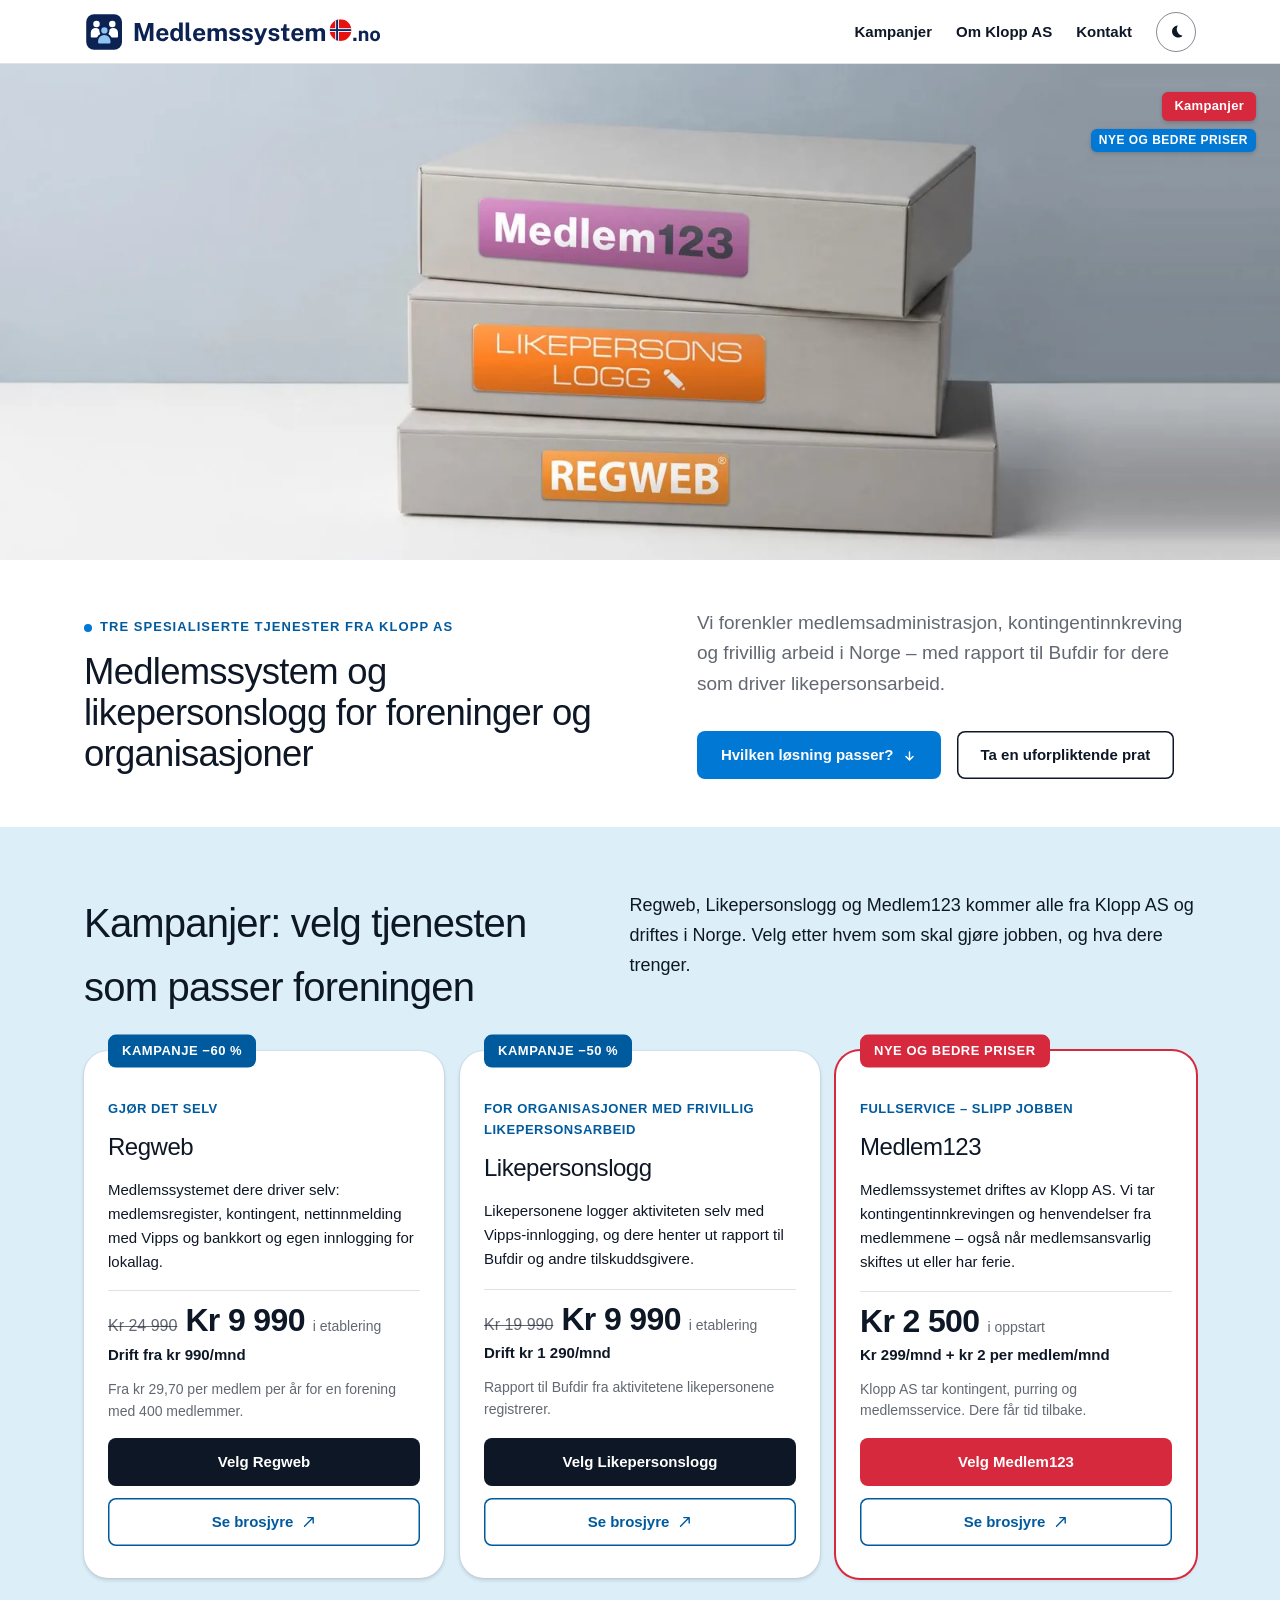
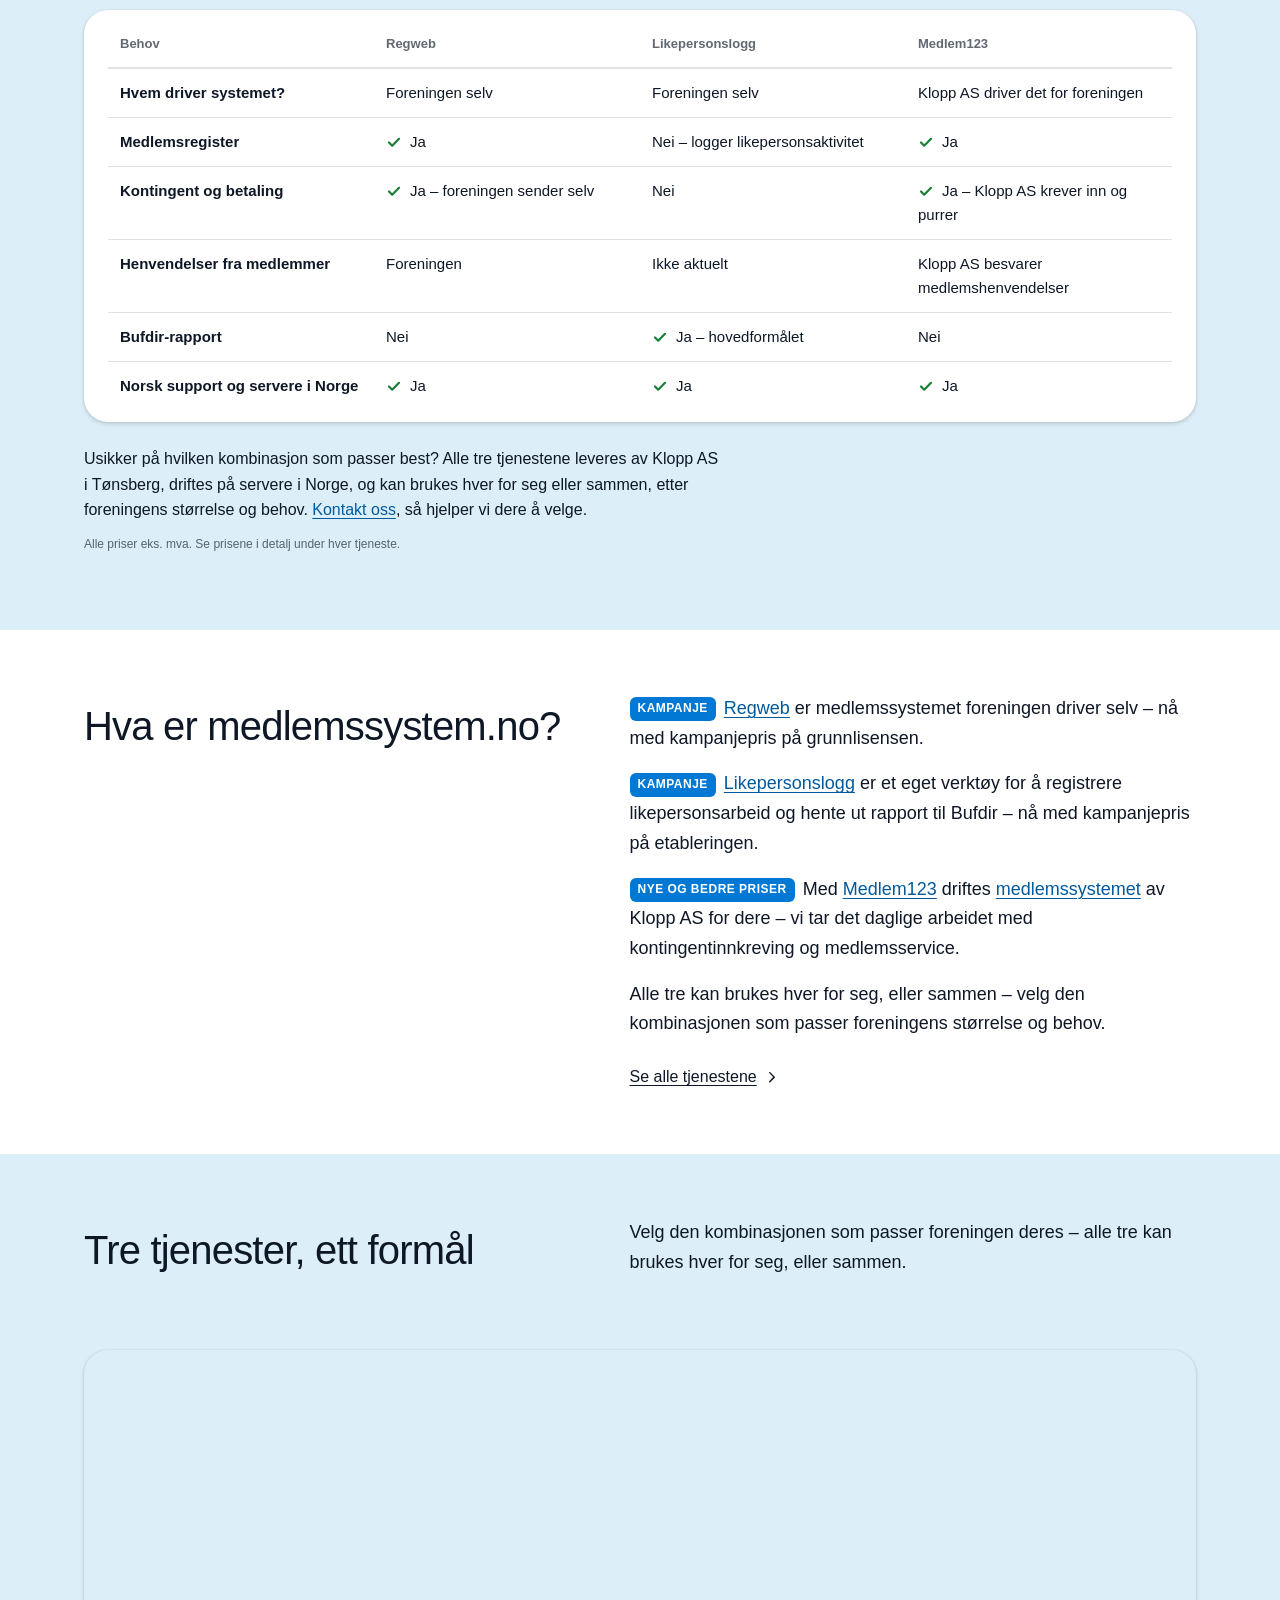
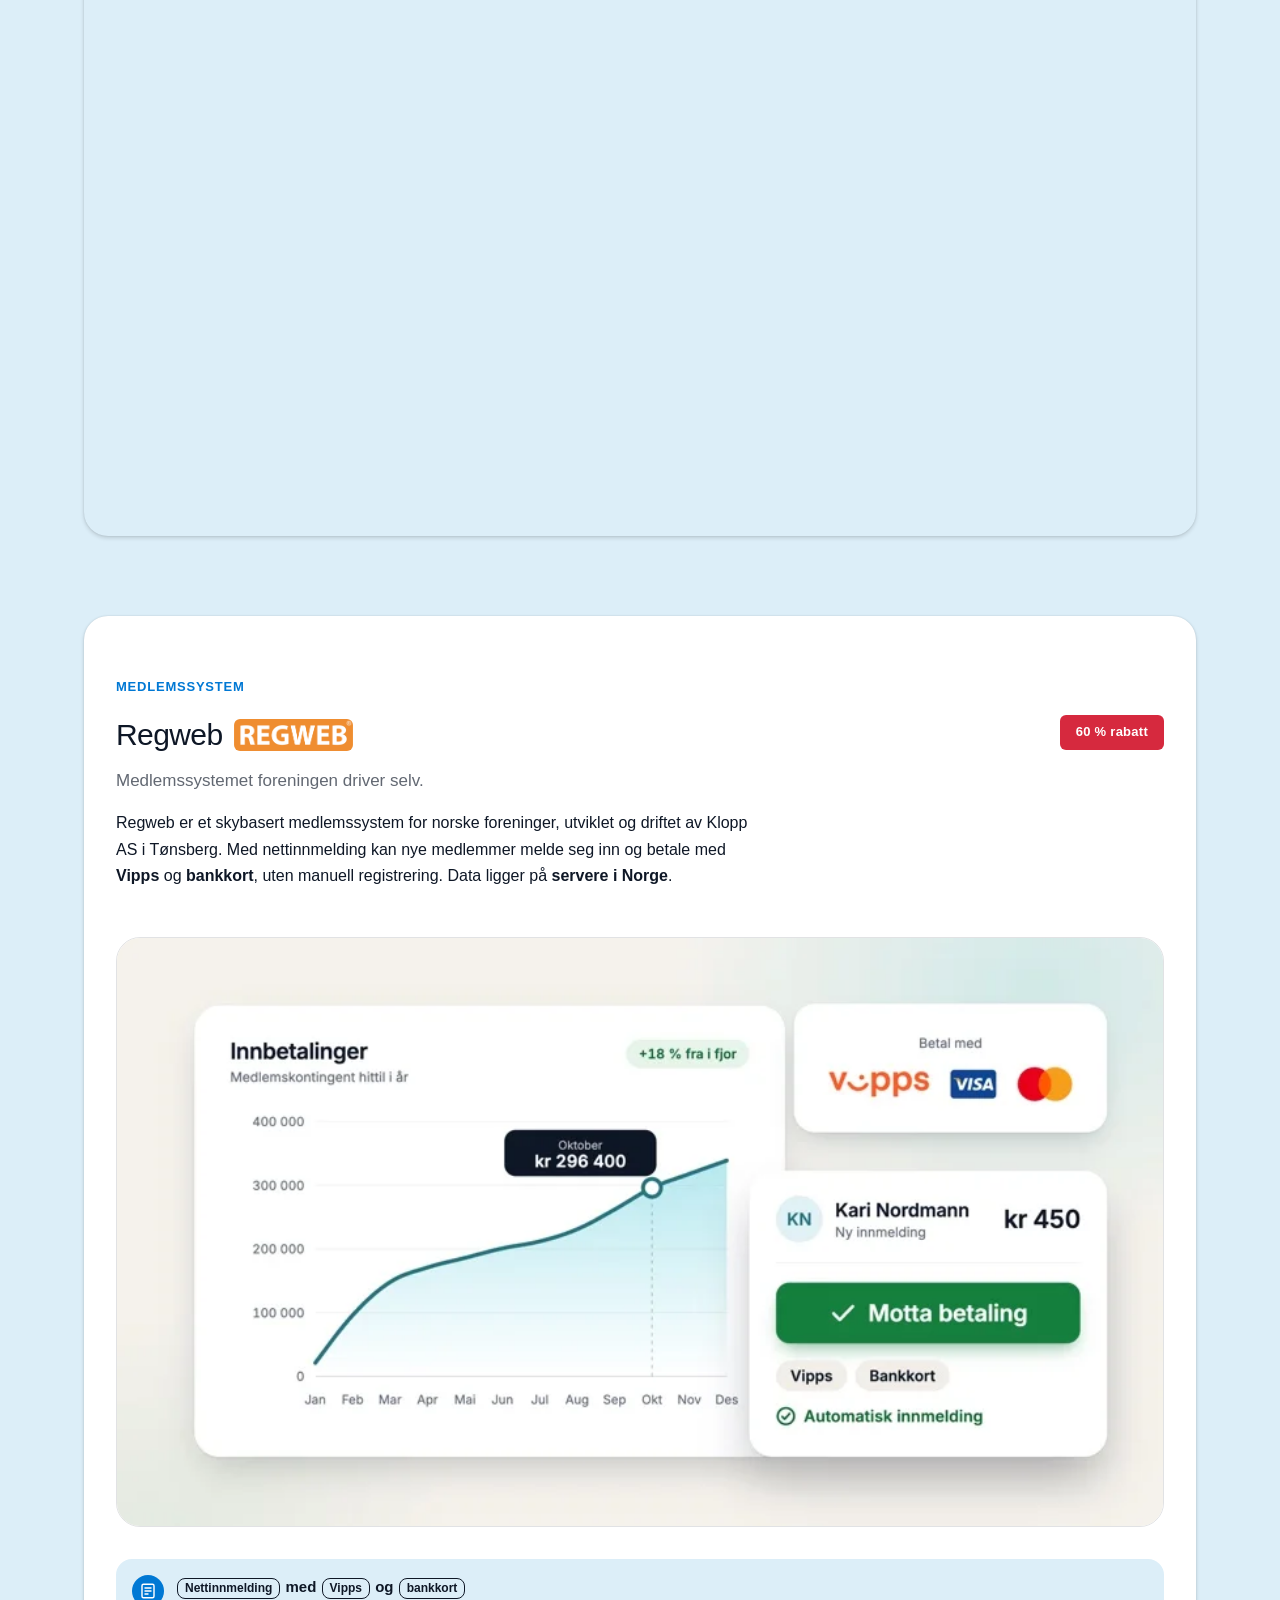
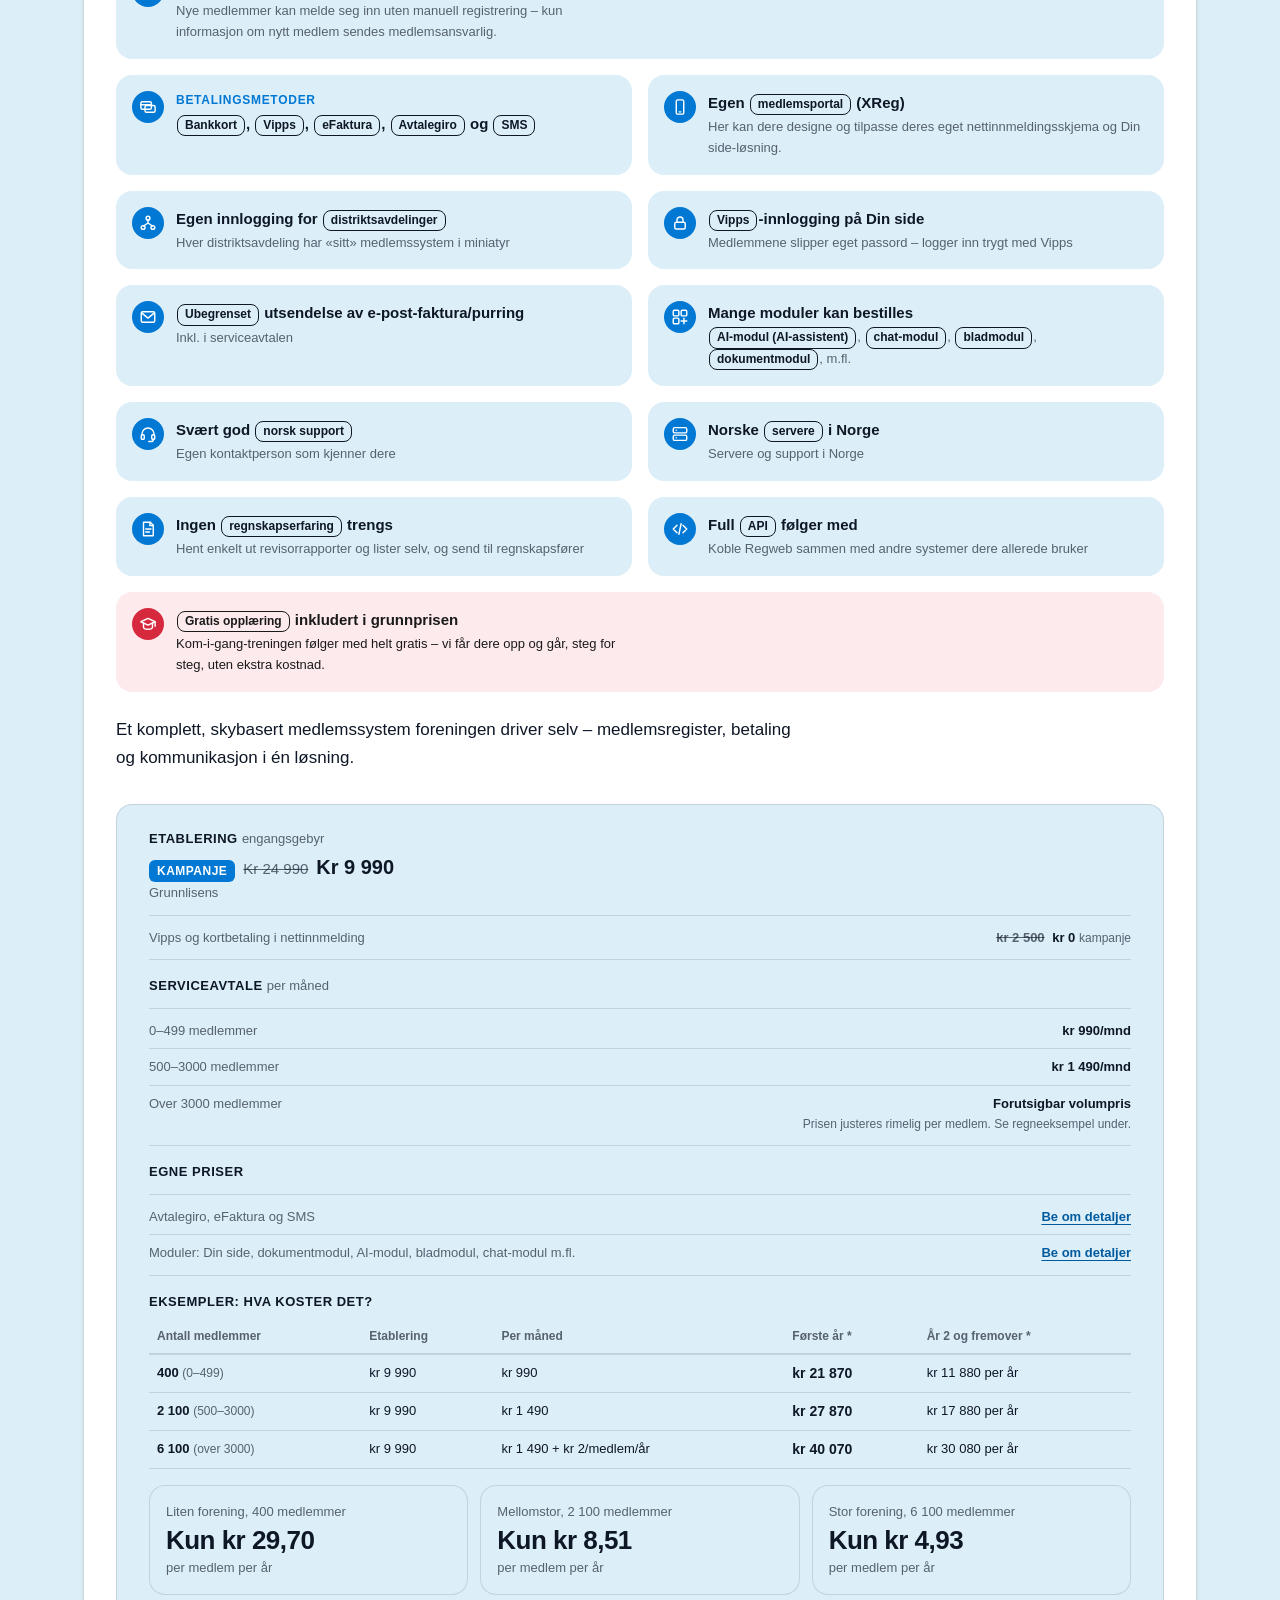
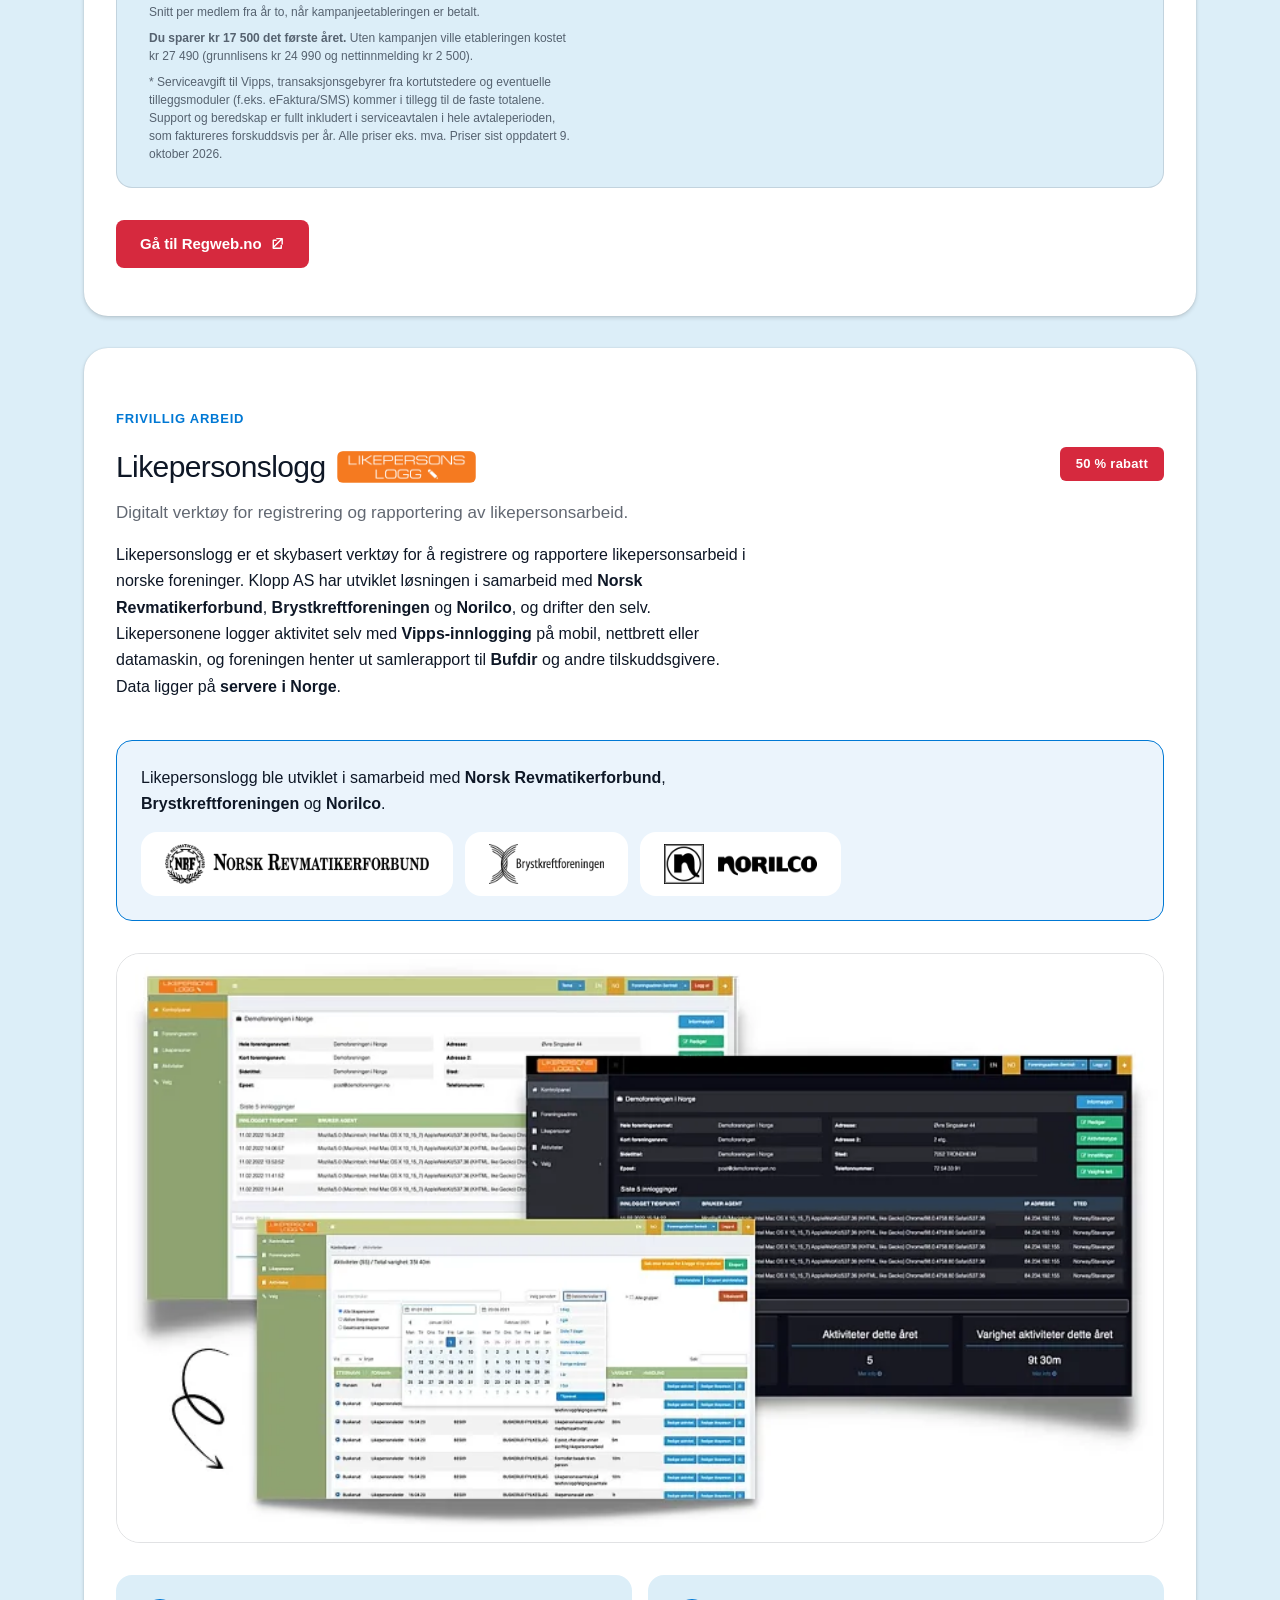
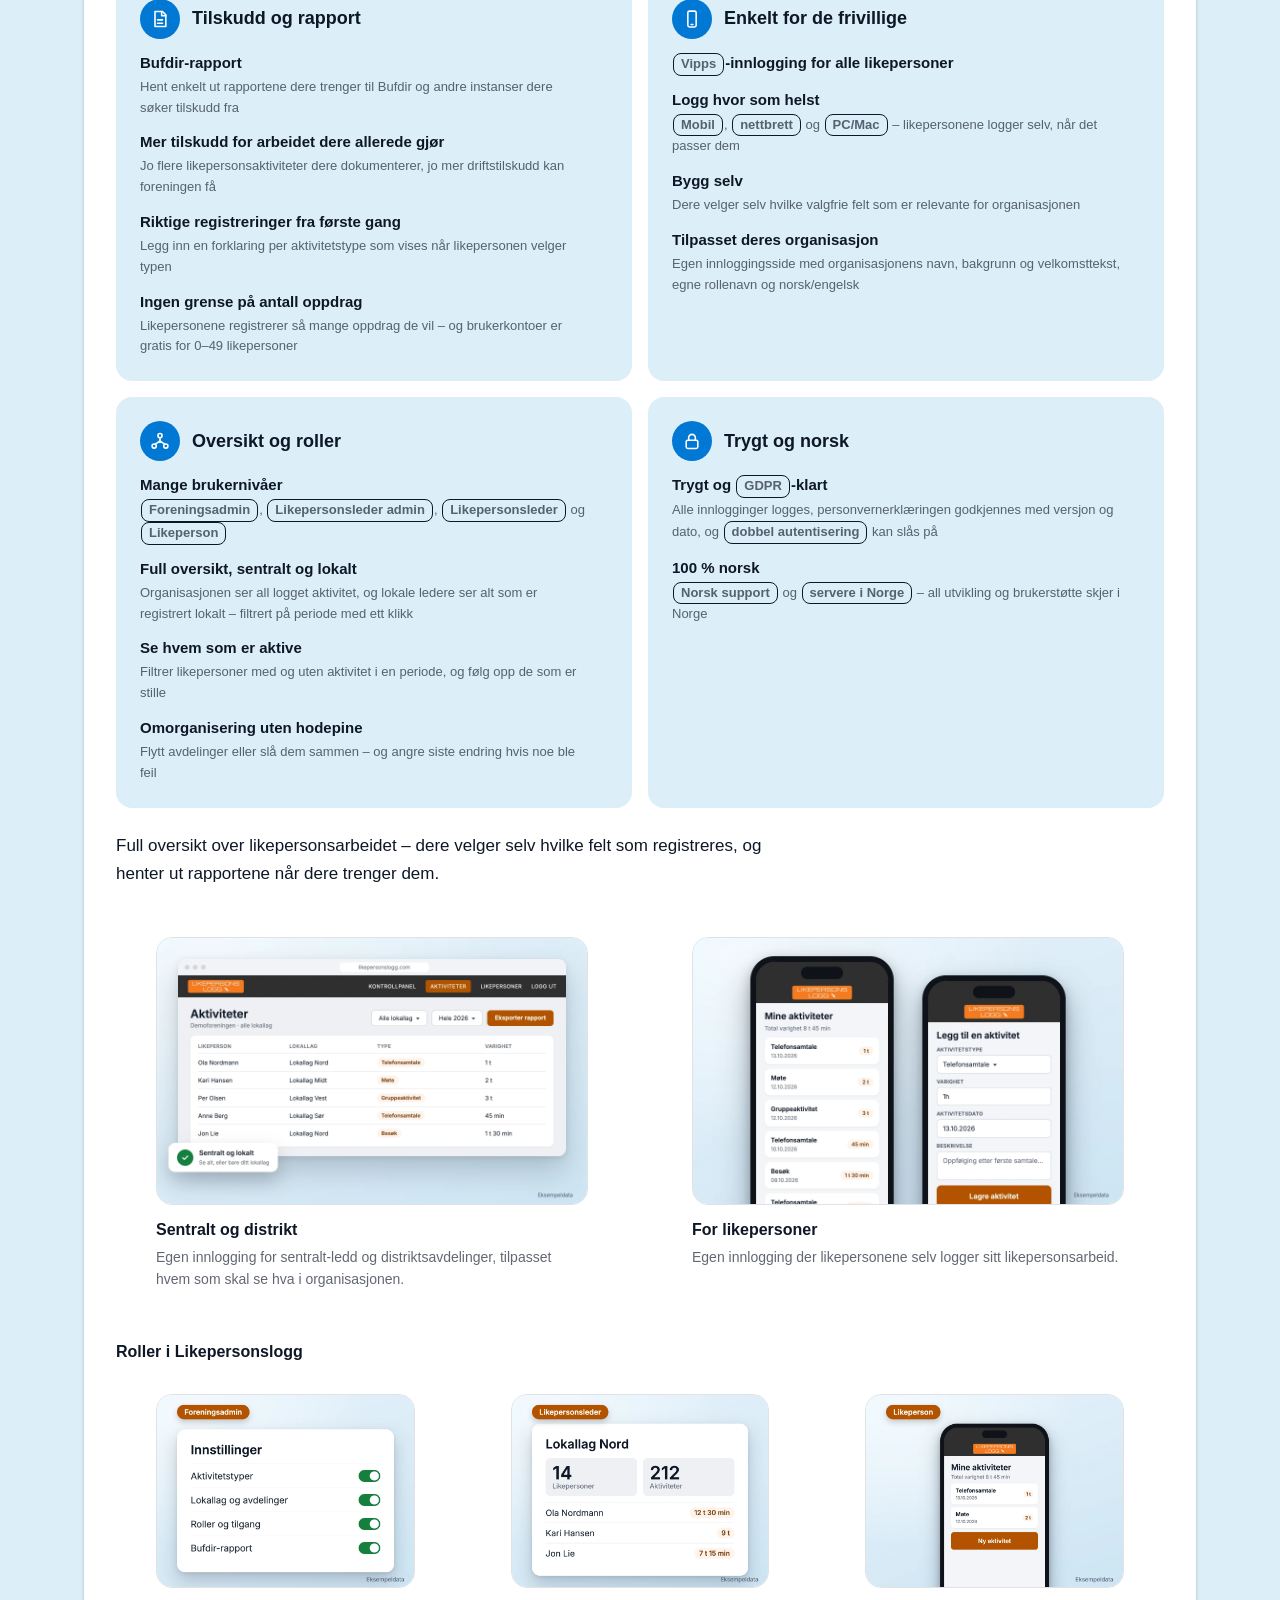
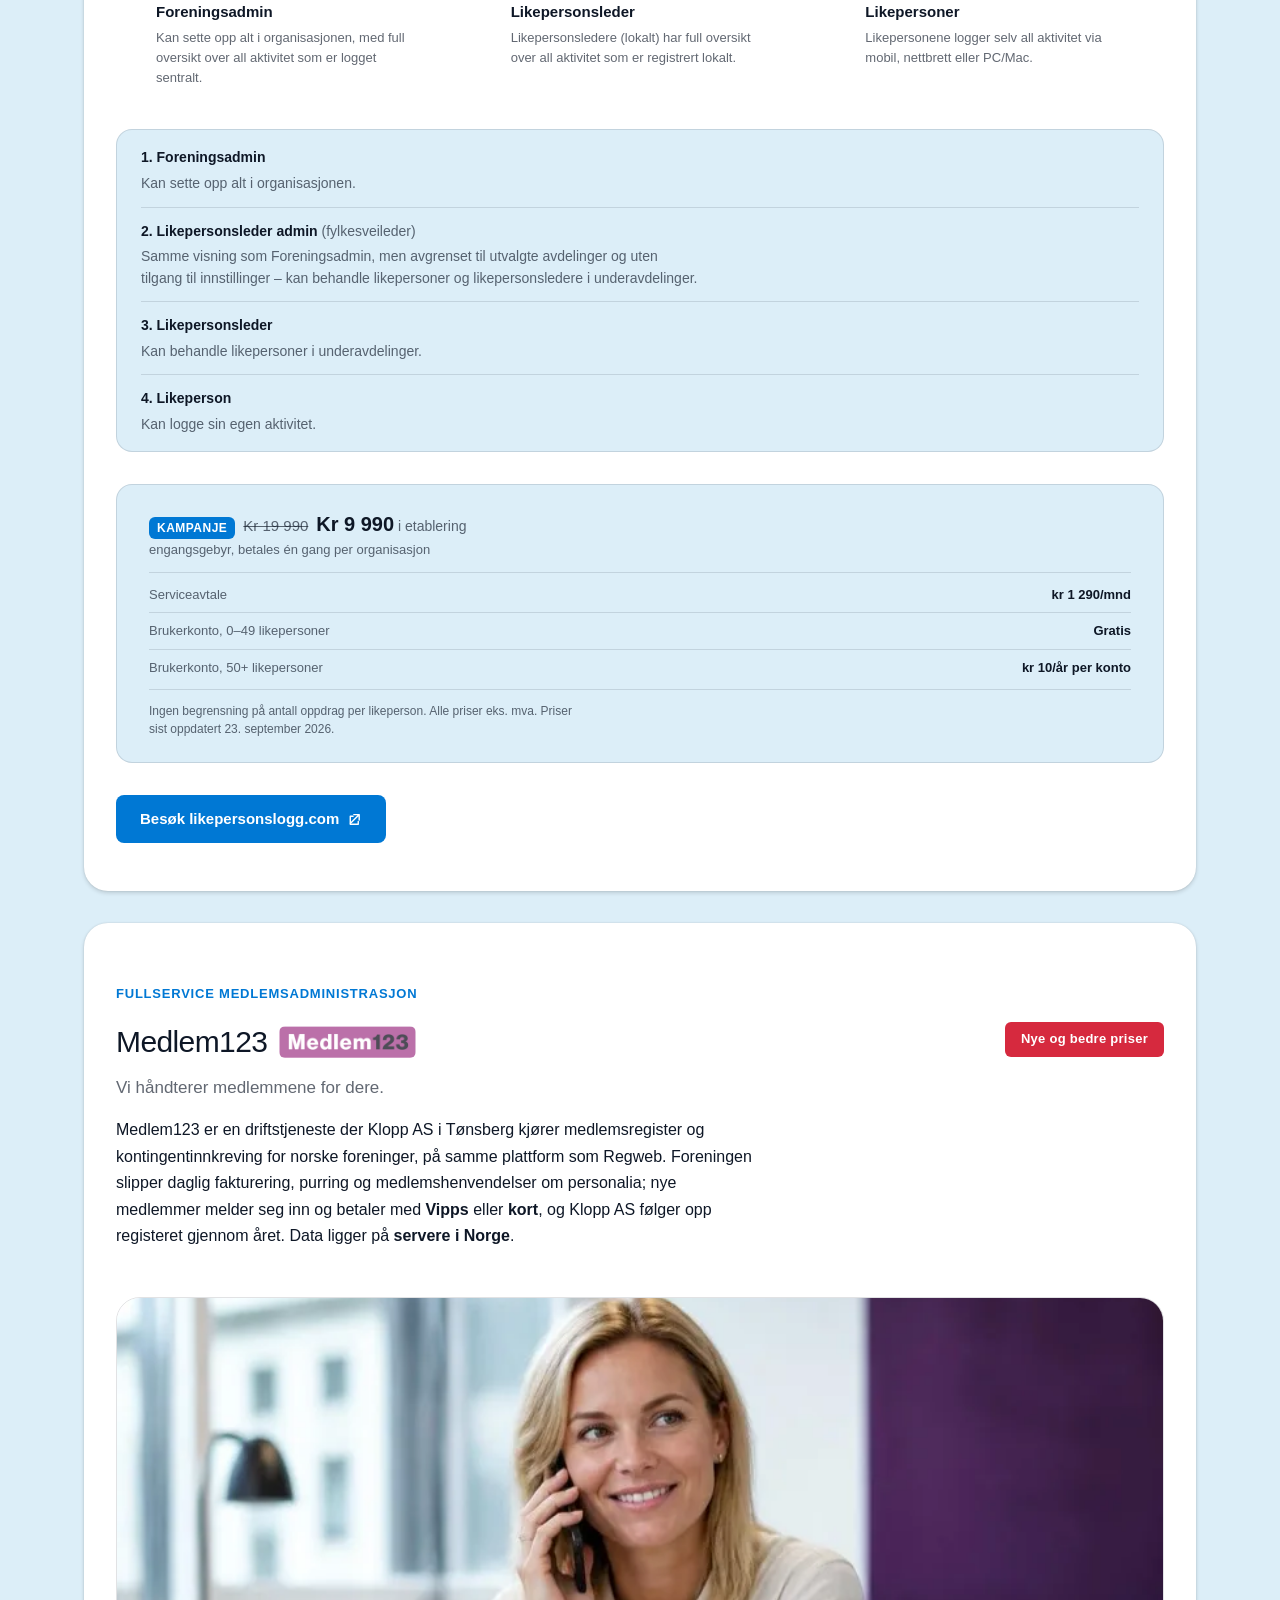
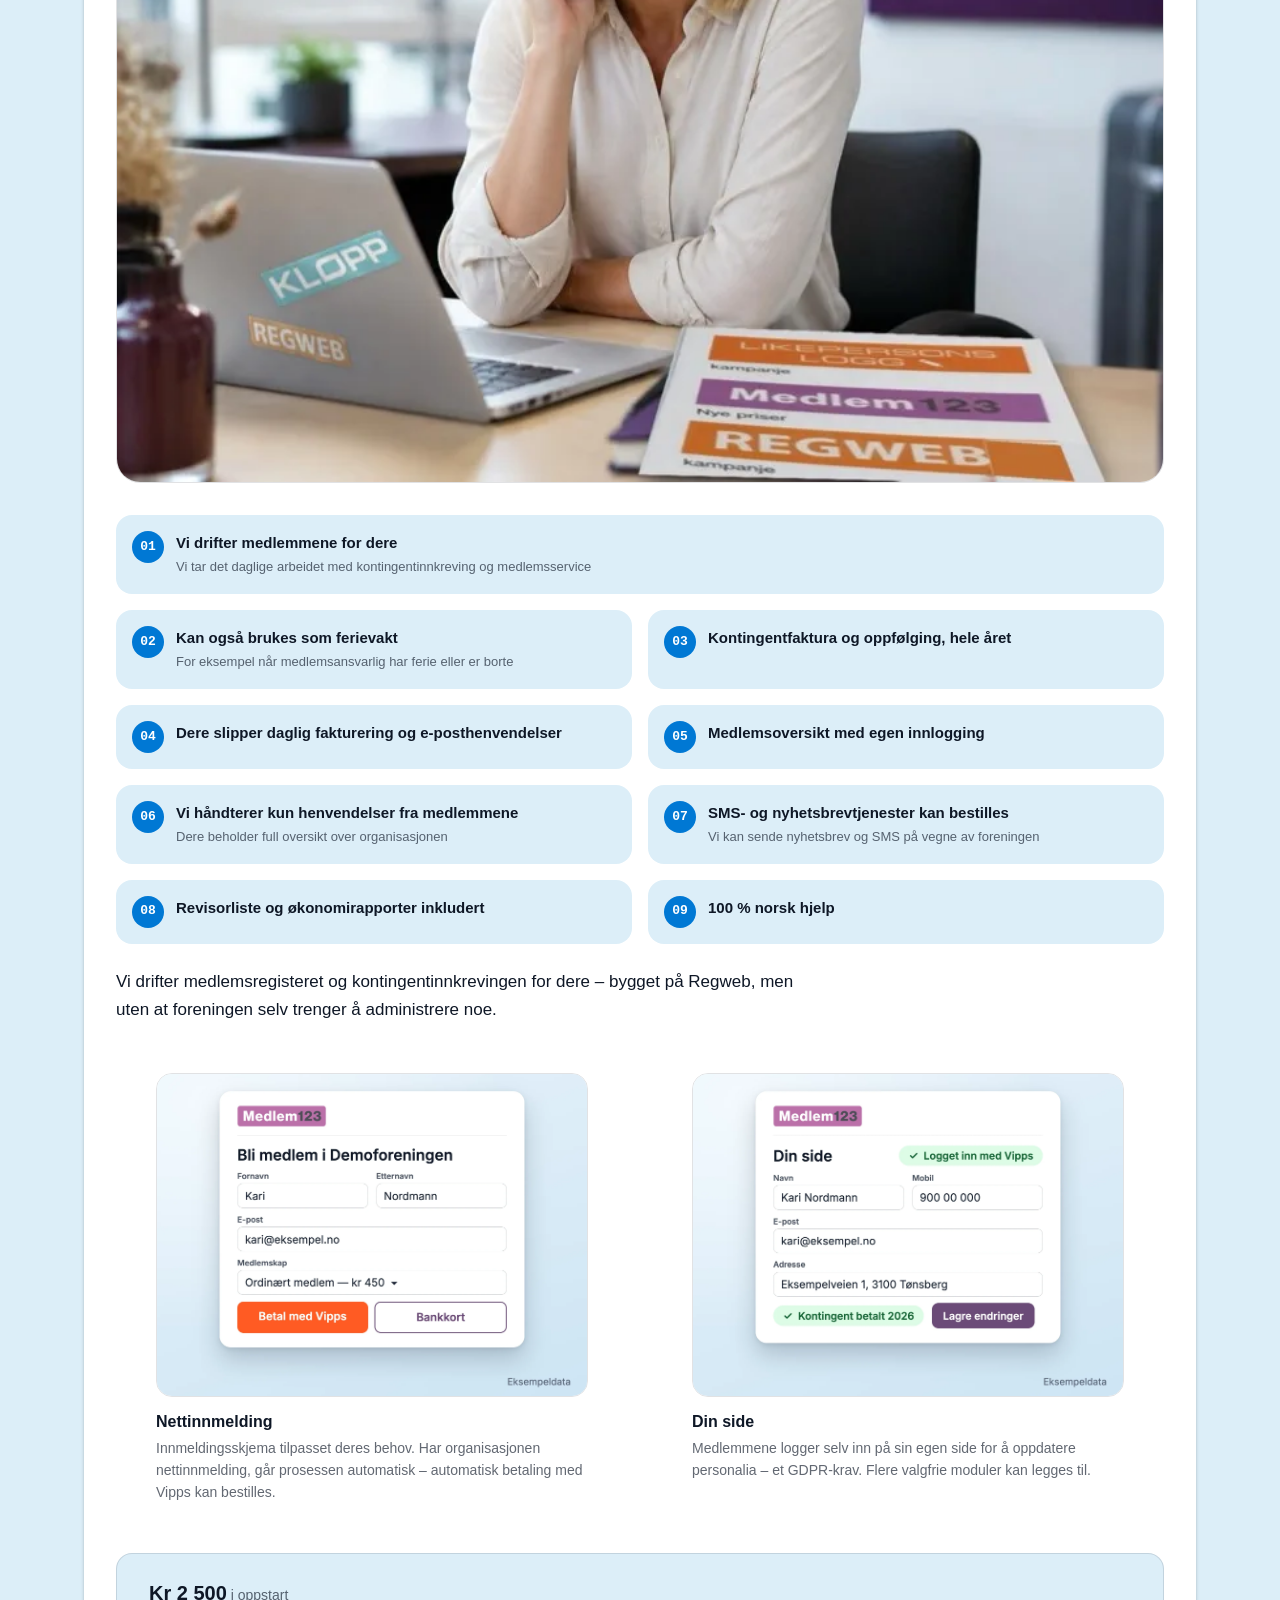
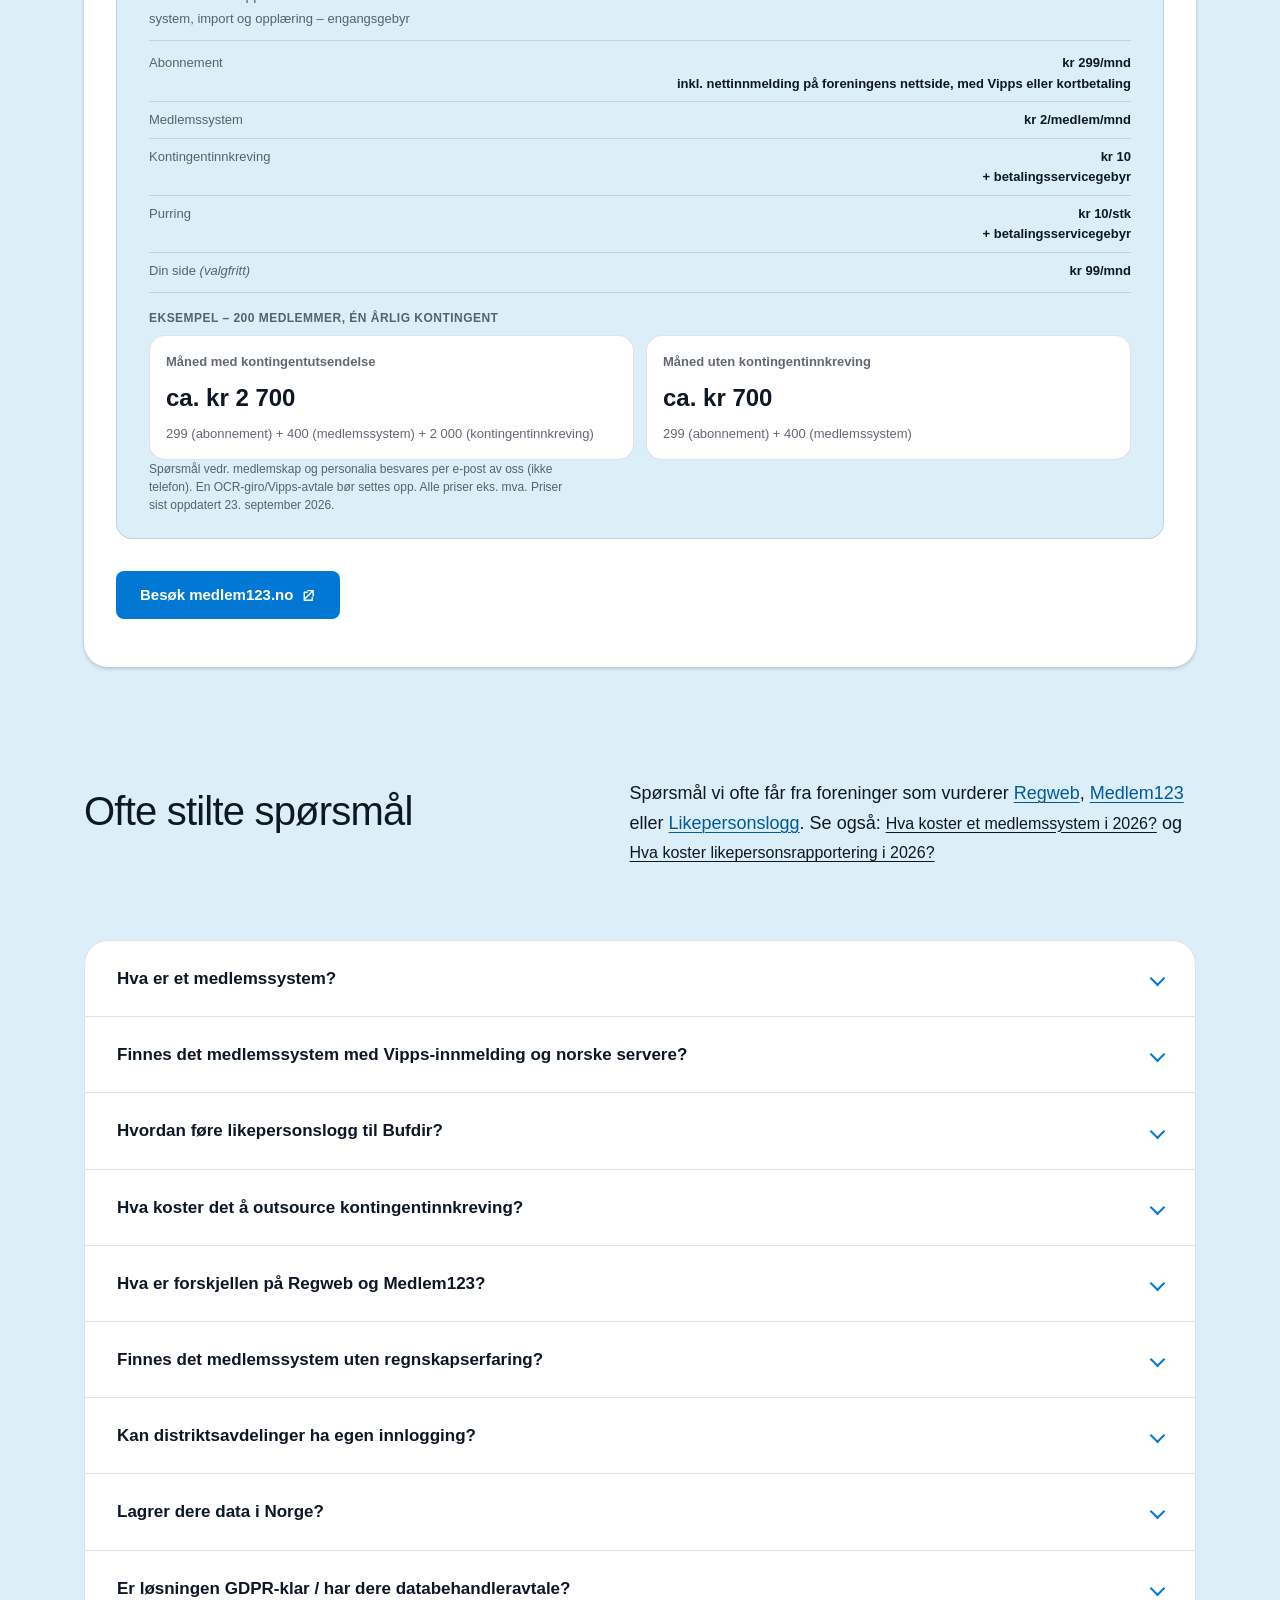
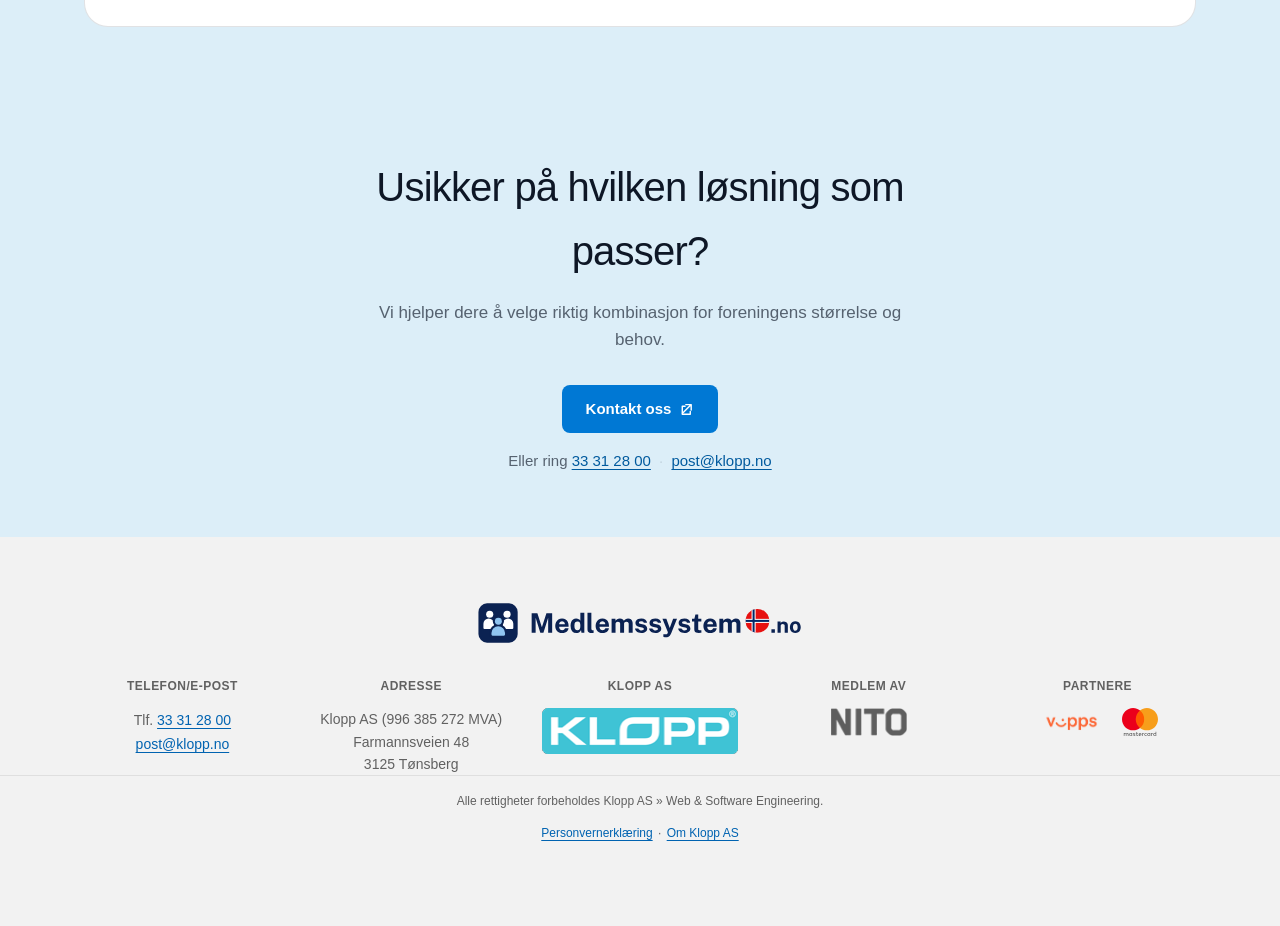
==== commit 47883f17: "r078: remove the 'Tjenestene er levert av Klopp AS' section (Om Klopp AS is in the menu)" ====
--- a/index.html
+++ b/index.html
@@ -1000,22 +1000,6 @@
             </div>
         </section>
 
-        <section class="photo-section">
-            <div class="container">
-                <p class="photo-section-eyebrow">Tjenestene er levert av Klopp AS</p>
-                <p class="photo-section-intro">Klopp AS er et norsk IT-selskap i Tønsberg, etablert i 2011. Selskapet utvikler og drifter <strong>Regweb</strong> medlemssystem, <strong>Medlem123</strong> medlemsdrift, <strong>Likepersonslogg</strong> oppdragslogg og <strong>XReg</strong> verktøykasse for foreninger og organisasjoner. I tillegg leverer de skreddersydde webapplikasjoner, AI-agenter og systemintegrasjoner til bedrifter og offentlig sektor. Klopp AS har et tett utviklingssamarbeid med <strong>Vipps</strong> og <strong>Mastercard</strong>. All utvikling, drift og support skjer internt, og alle data lagres på norske servere.</p>
-                <div class="photo-frame">
-                    <picture>
-                        <source srcset="assets/img/photo-section-bg.webp" type="image/webp" />
-                        <img src="assets/img/photo-section-bg.jpg" alt="Kontorpult hos Klopp AS med kaffekopp og permer for Regweb og Likepersonslogg" width="2000" height="776" loading="lazy" decoding="async" />
-                    </picture>
-                </div>
-                <div class="photo-section-cta">
-                    <a class="btn" href="https://klopp.no" target="_blank" rel="noopener">Besøk Klopp AS <svg class="icon" viewBox="0 0 16 16" width="1em" height="1em" fill="currentColor" aria-hidden="true"><path d="M6.5 2.75A.75.75 0 0 1 7.25 2H13a.75.75 0 0 1 .75.75v5.75a.75.75 0 0 1-1.5 0V4.56L4.28 12.53a.75.75 0 0 1-1.06-1.06L11.19 3.5H7.25a.75.75 0 0 1-.75-.75Z"/><path d="M2.75 4.5A.75.75 0 0 1 3.5 3.75h3a.75.75 0 0 1 0 1.5h-2.25v7h7V10a.75.75 0 0 1 1.5 0v3a.75.75 0 0 1-.75.75h-8.5a.75.75 0 0 1-.75-.75v-8.5Z"/></svg><span class="sr-only"> (åpner i ny fane)</span></a>
-                </div>
-            </div>
-        </section>
-
         <section class="contact-band">
             <div class="container">
                 <h2 class="contact-band-heading">Usikker på hvilken løsning som passer?</h2>
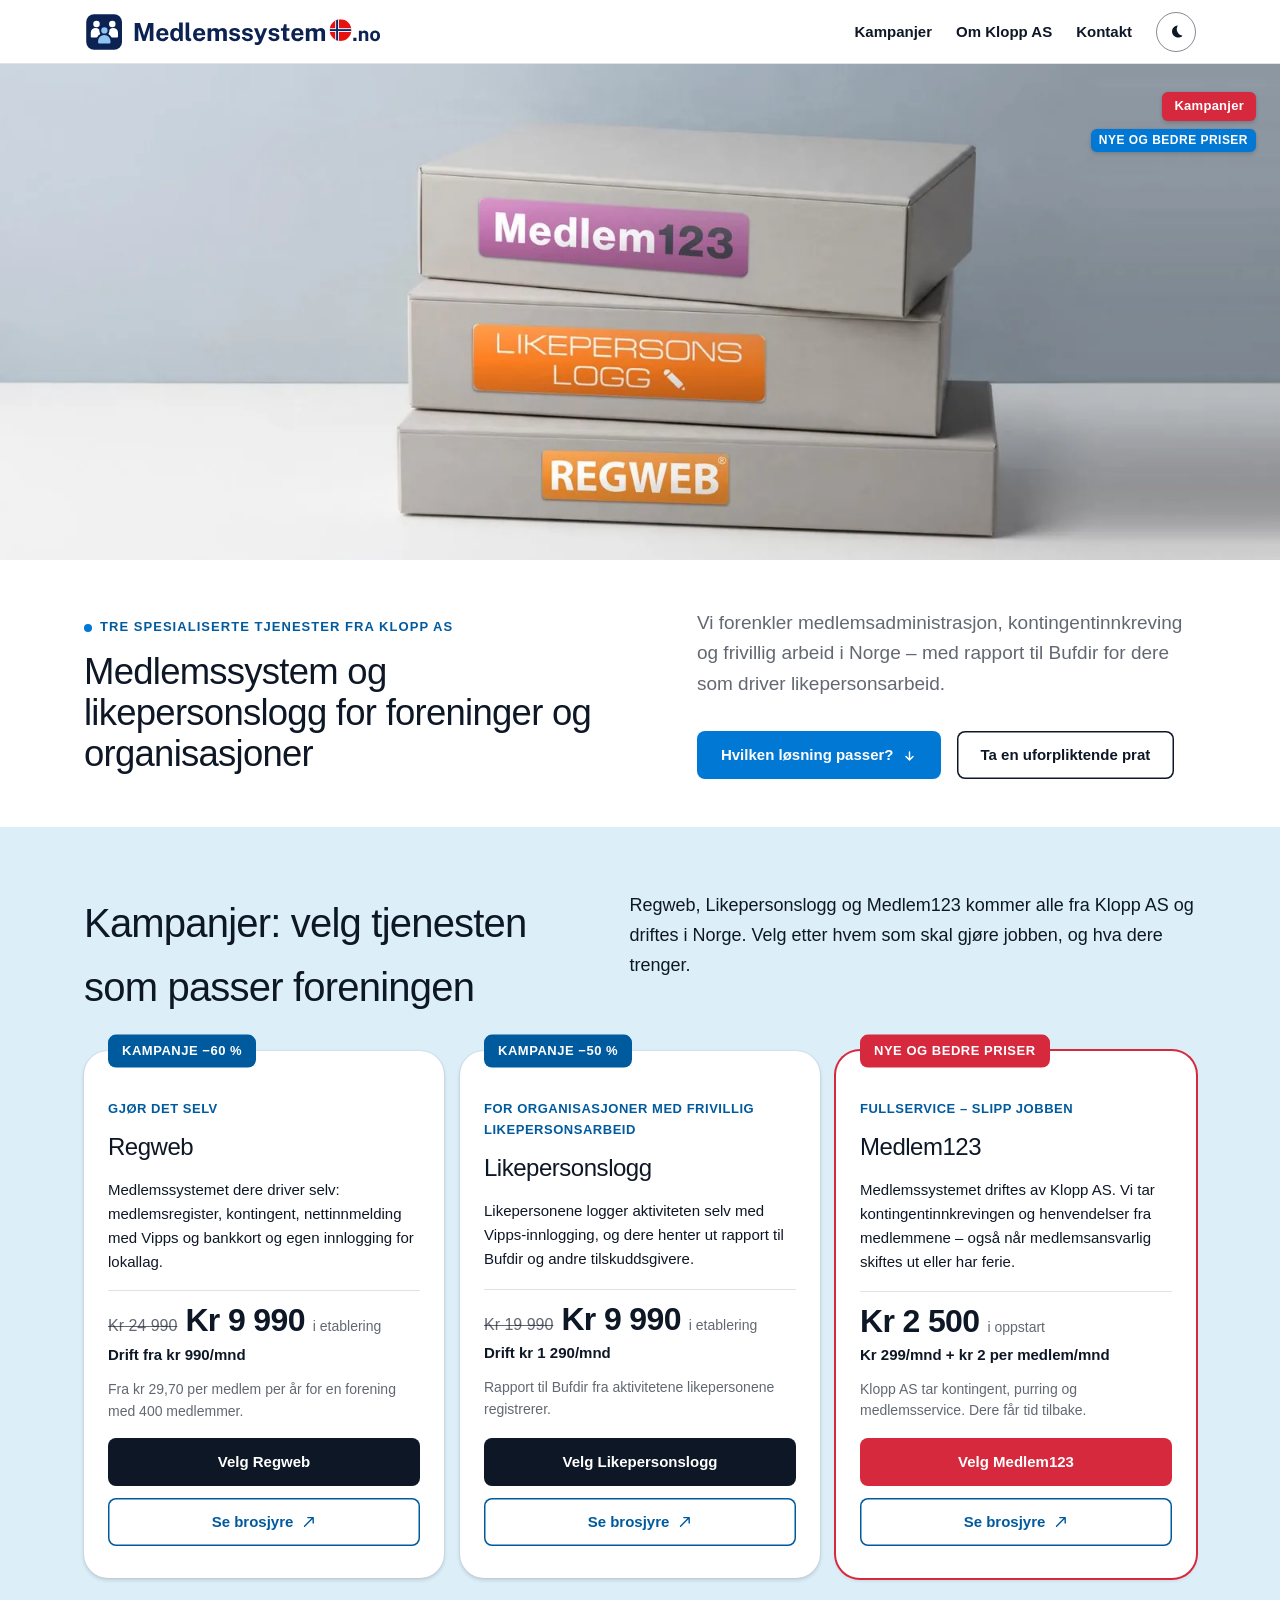
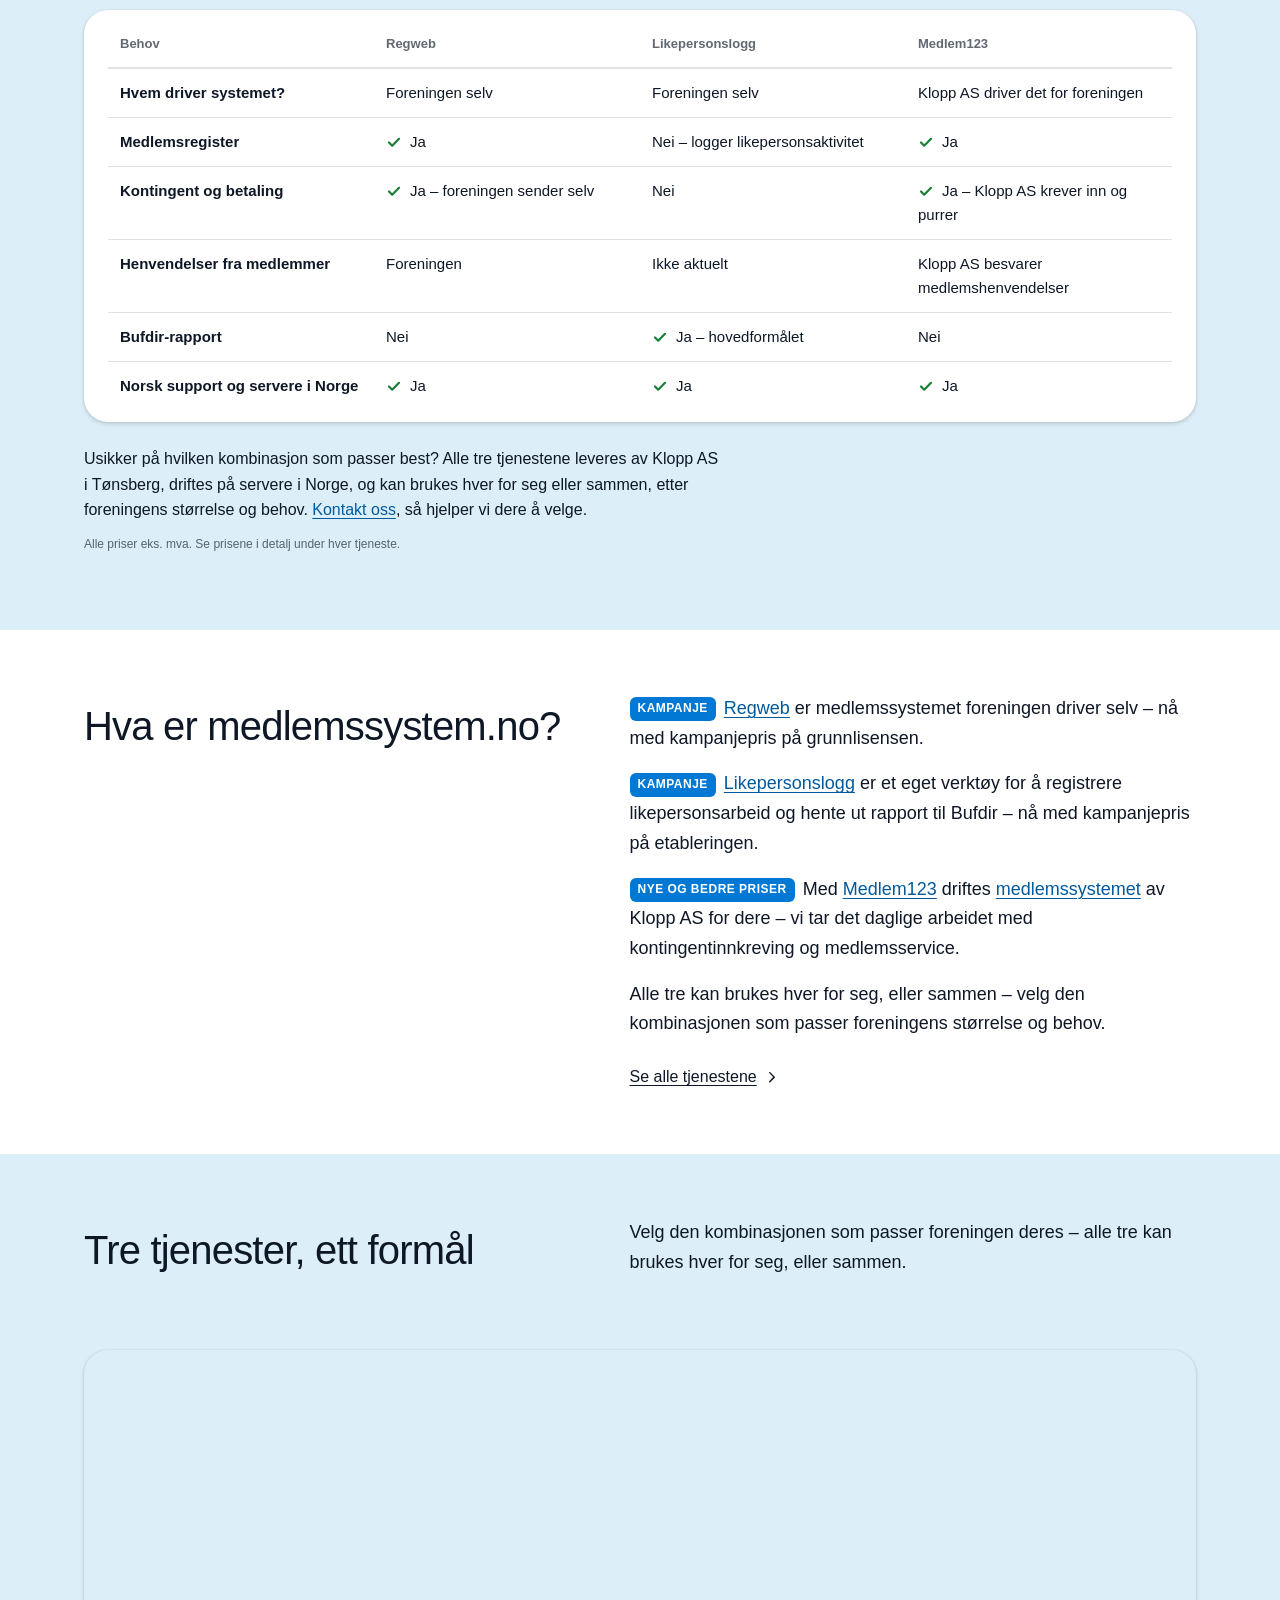
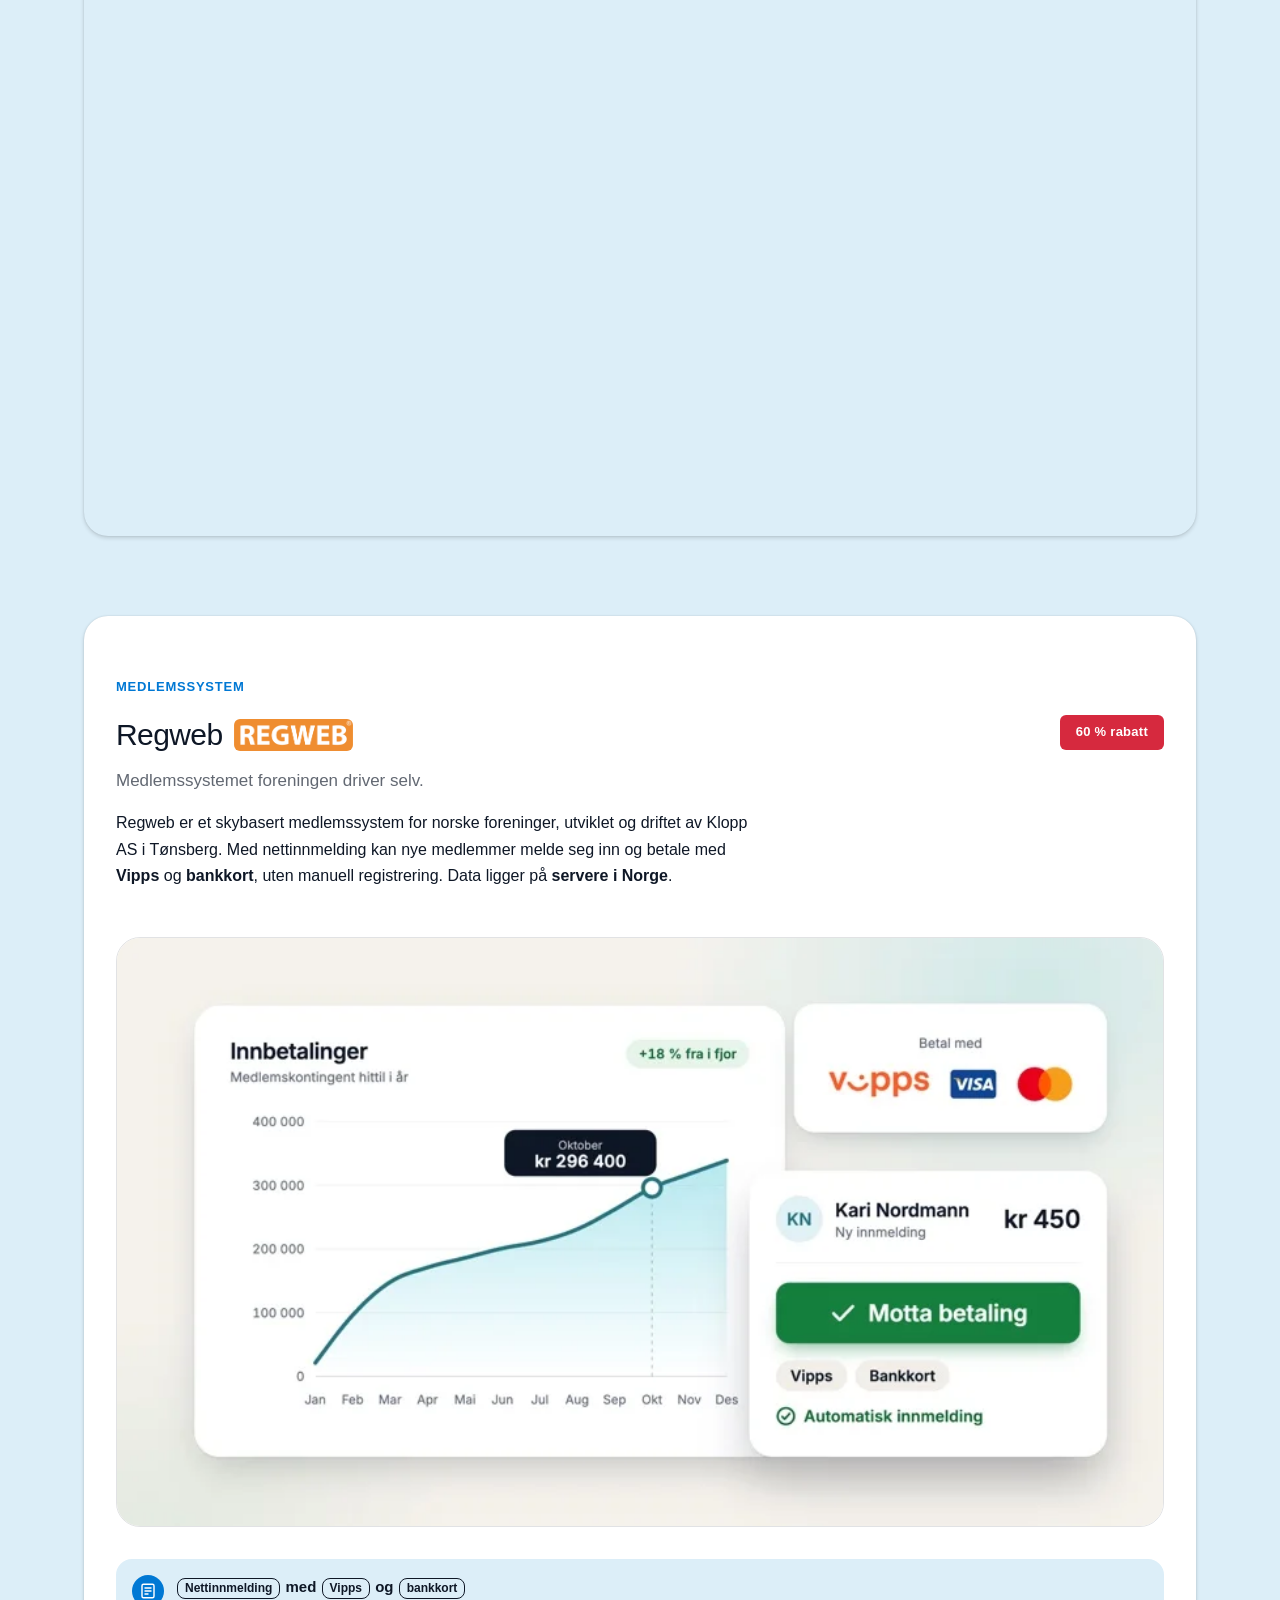
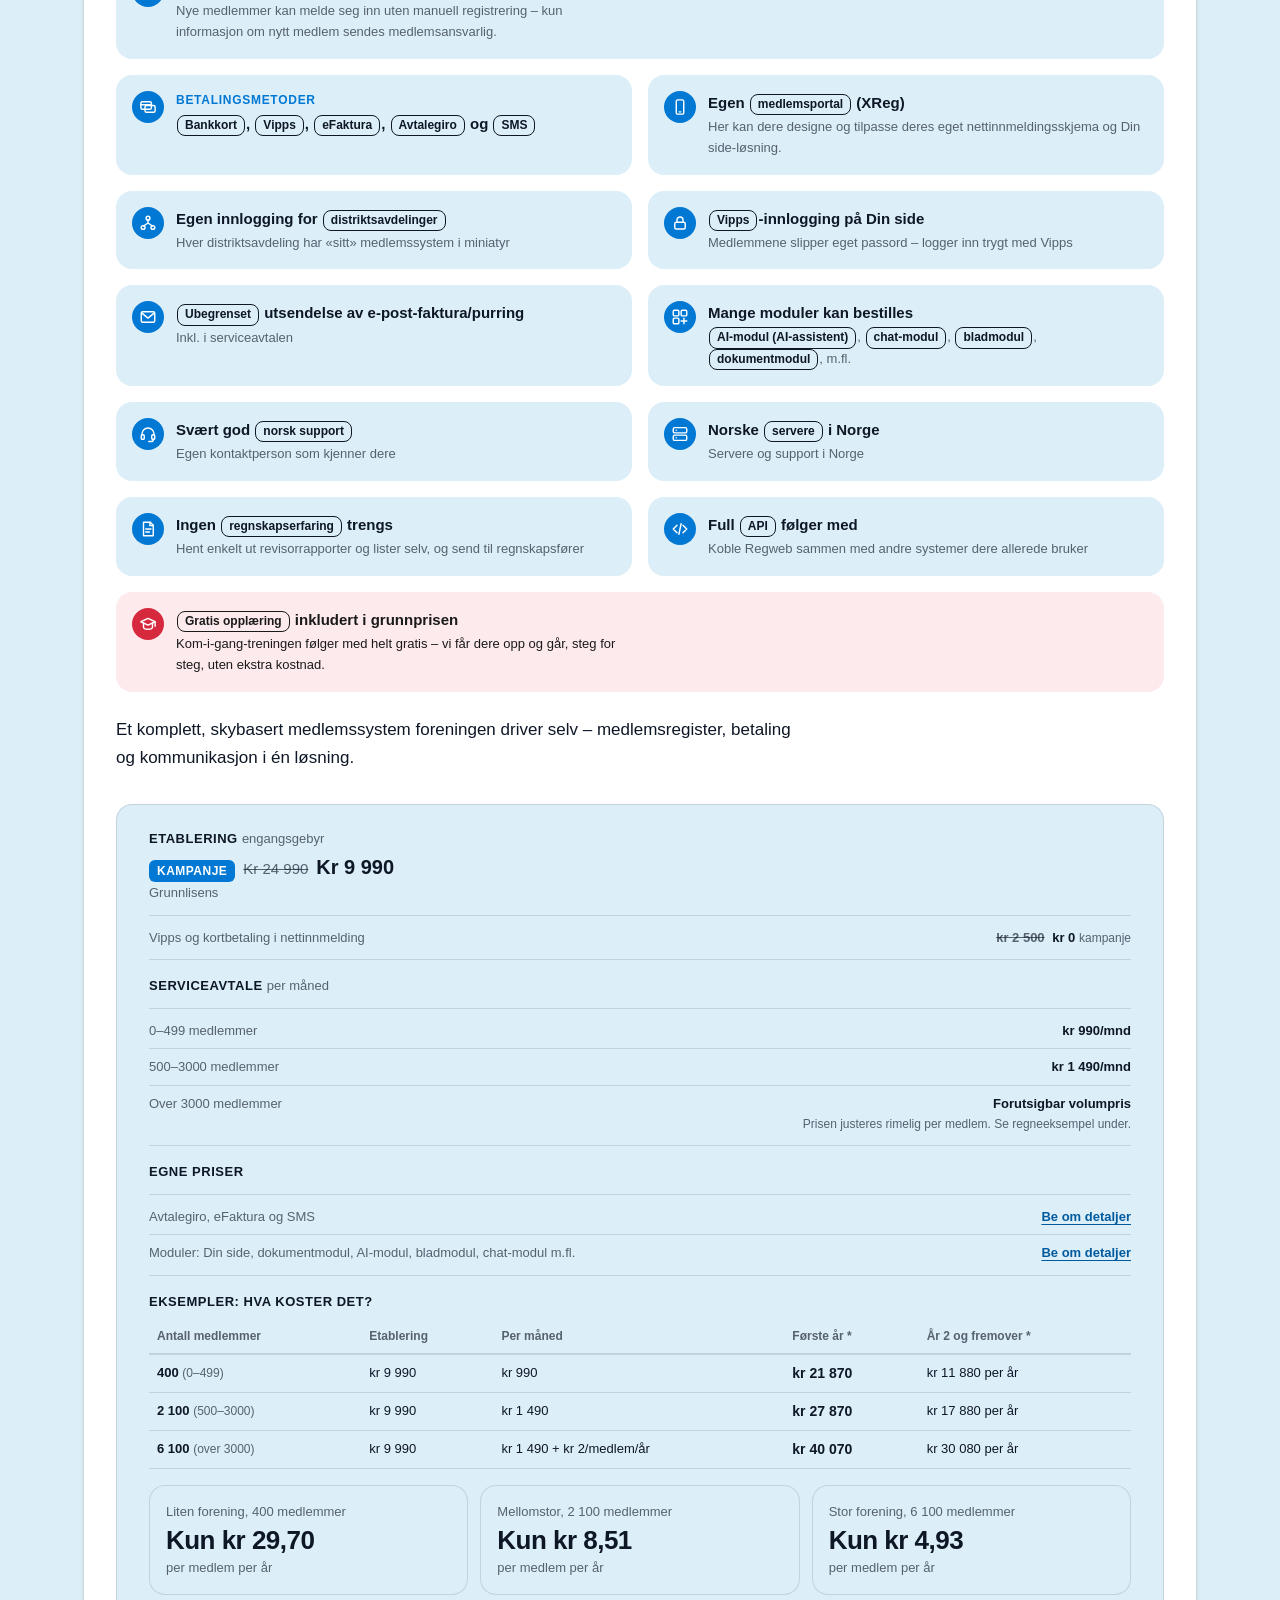
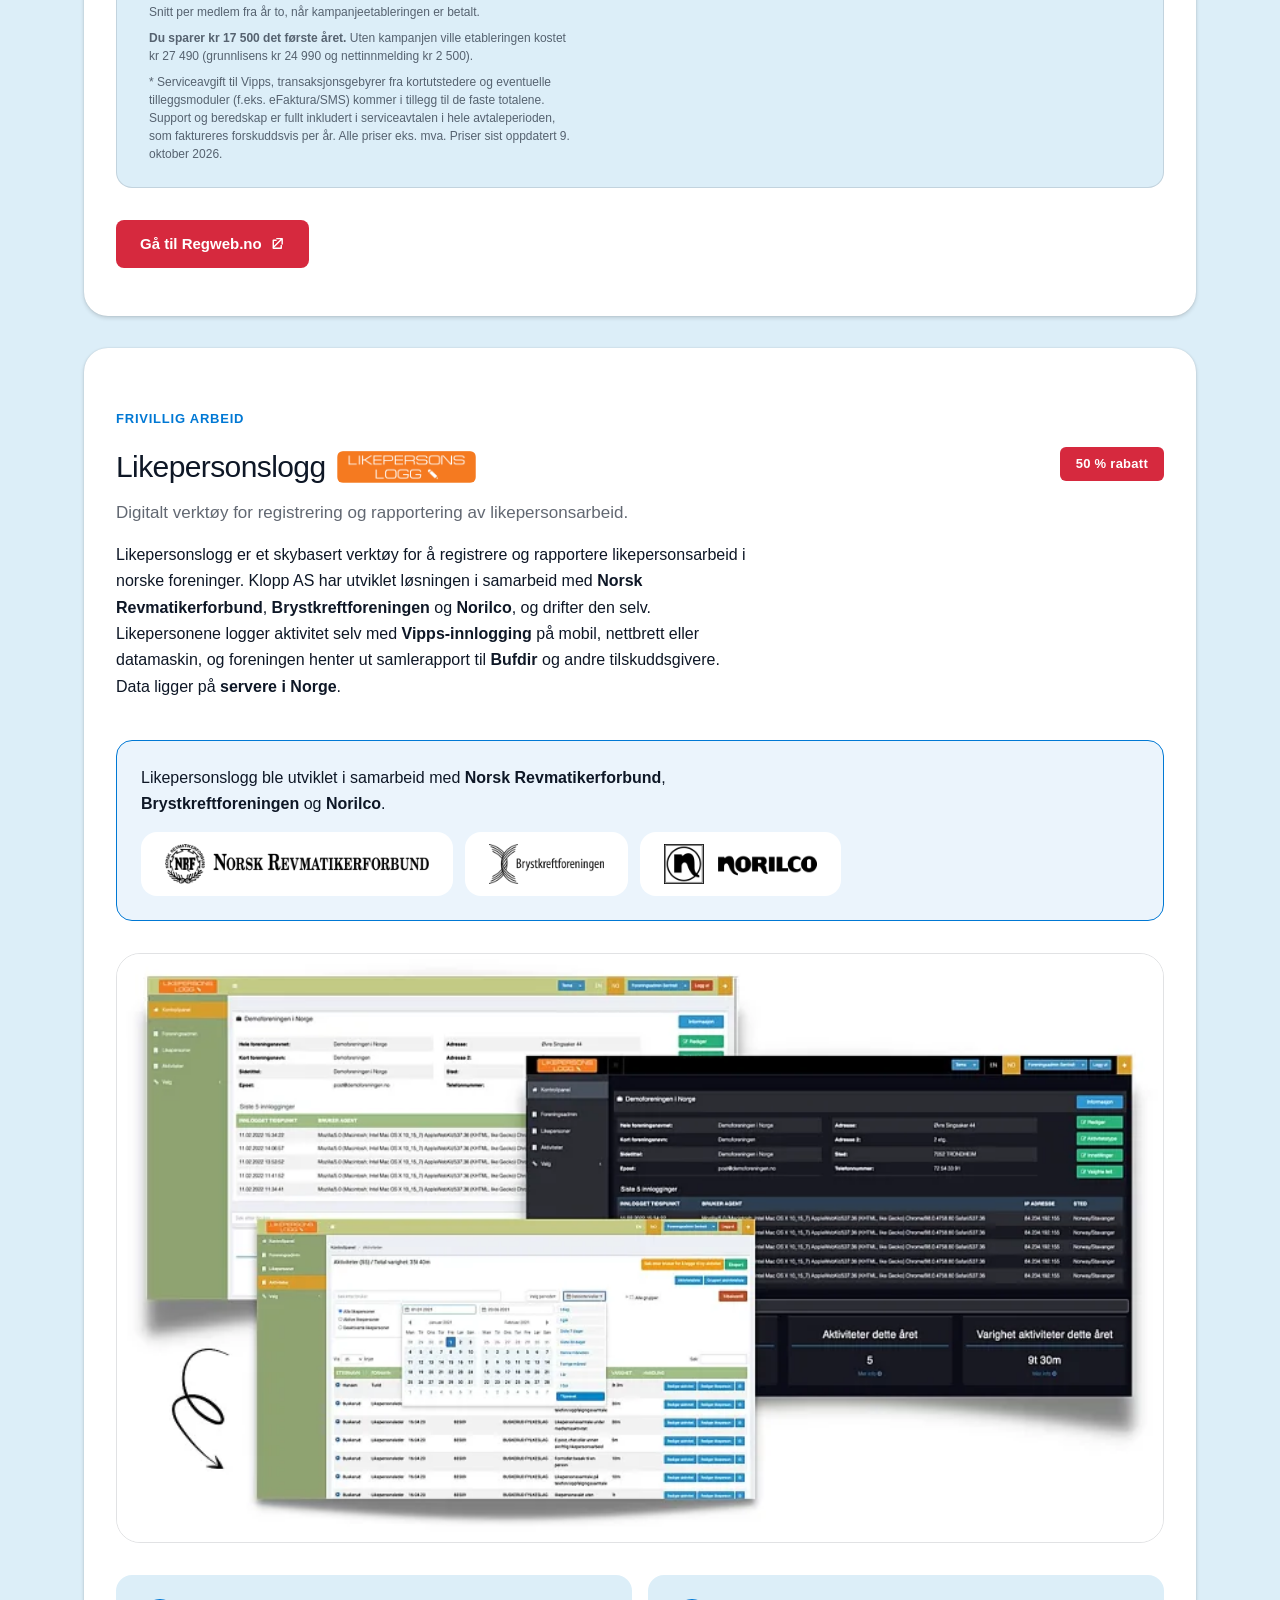
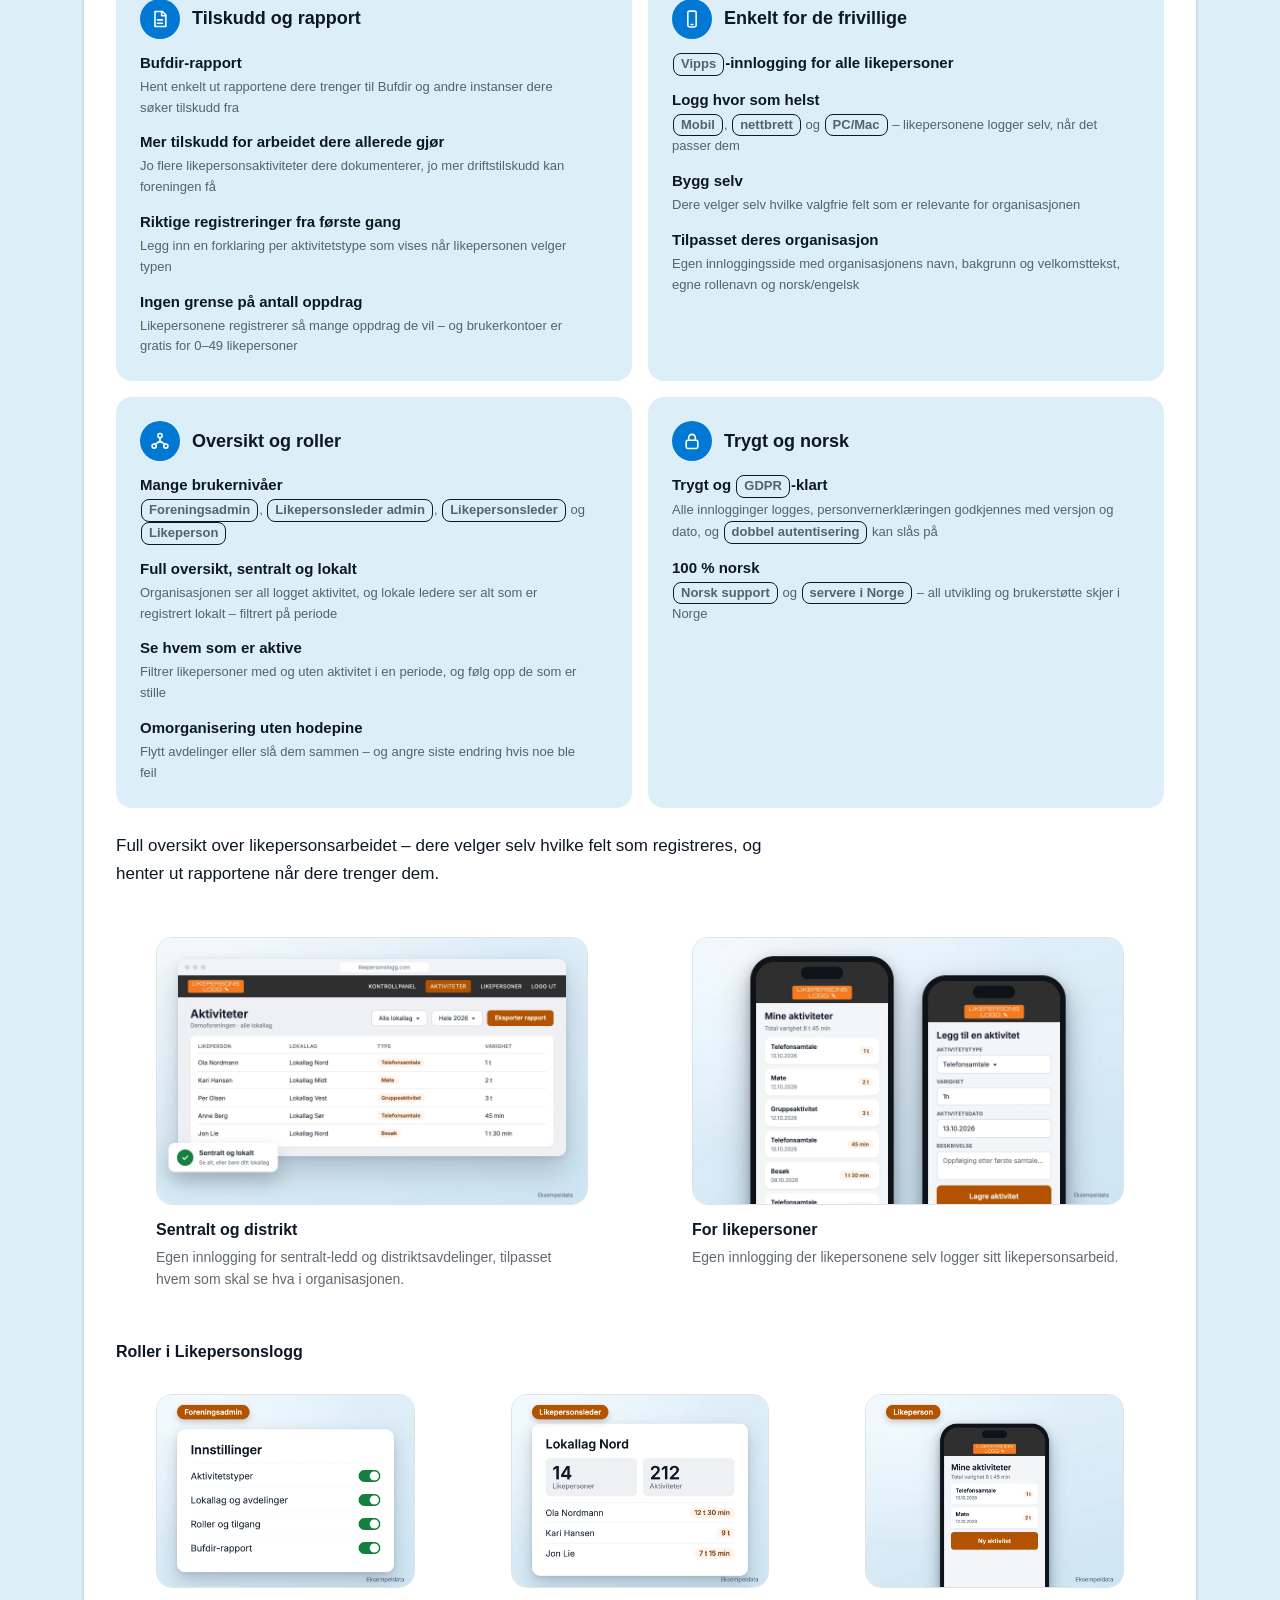
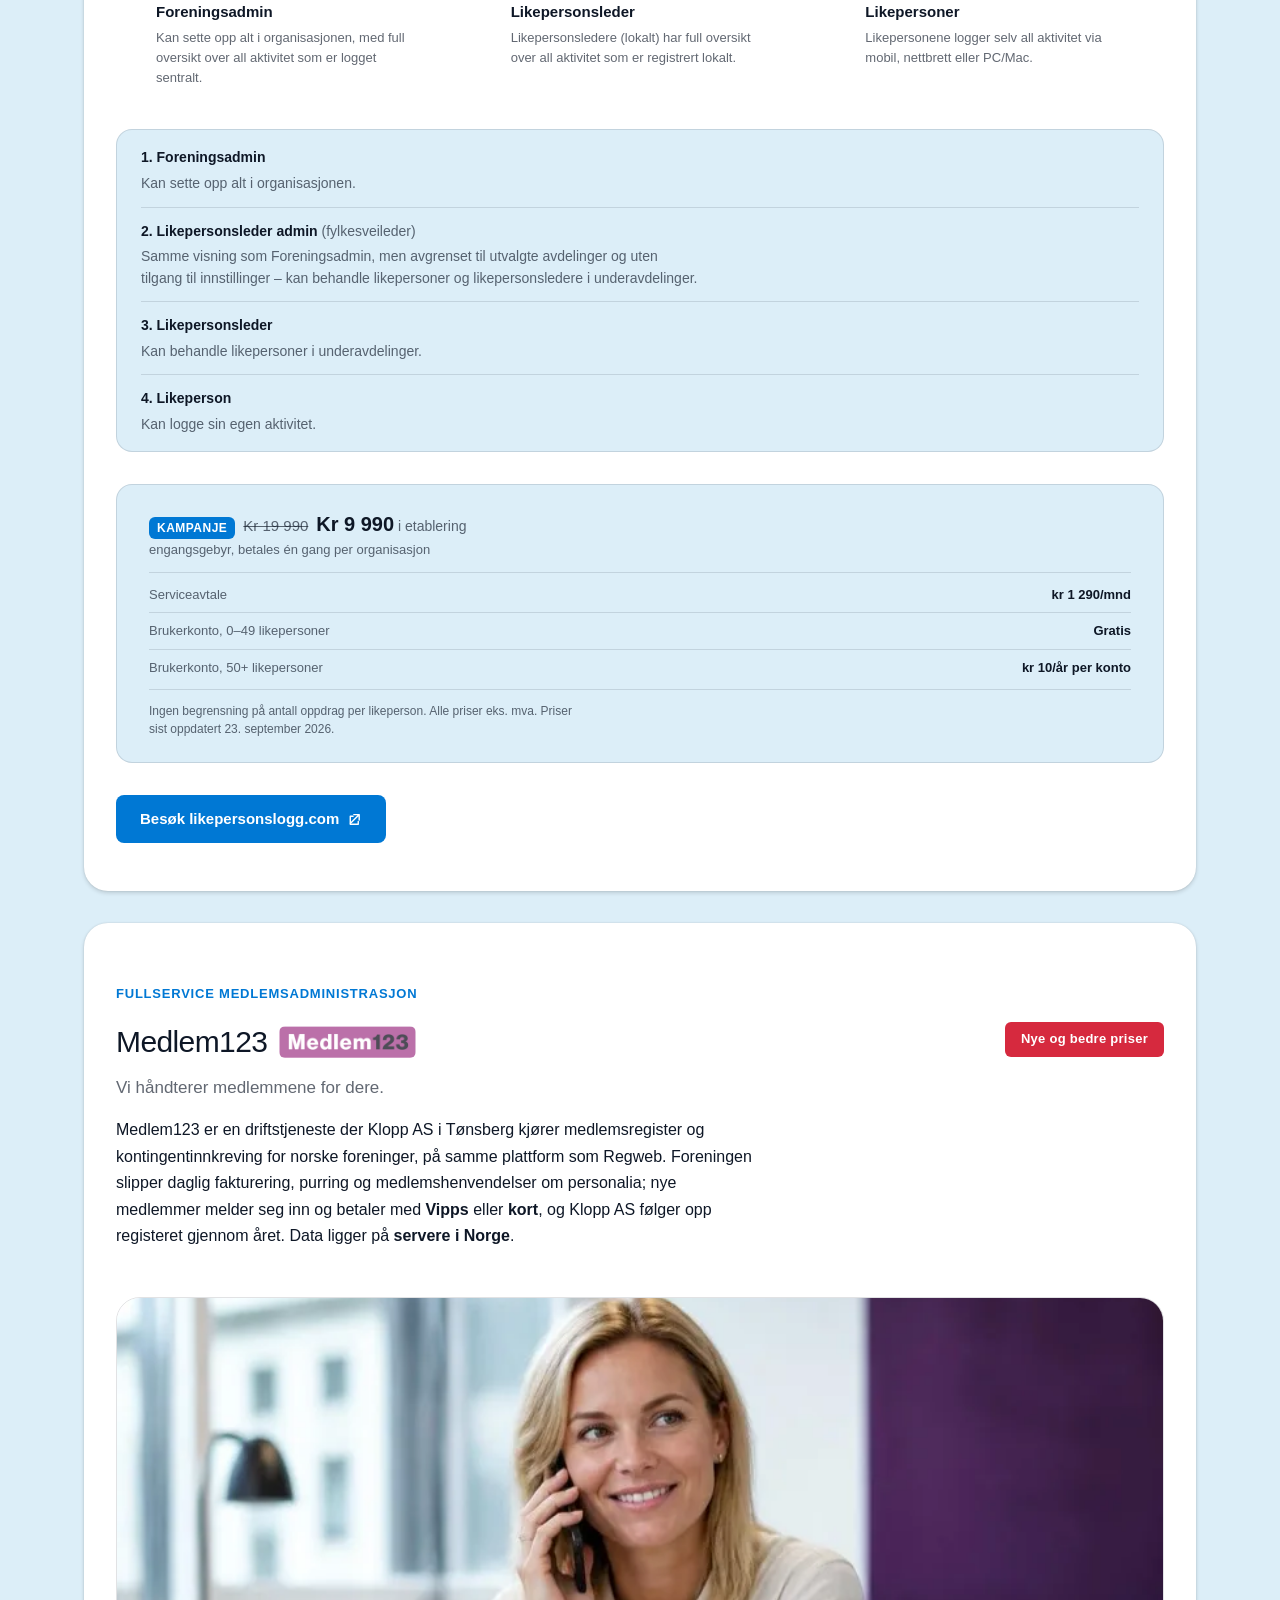
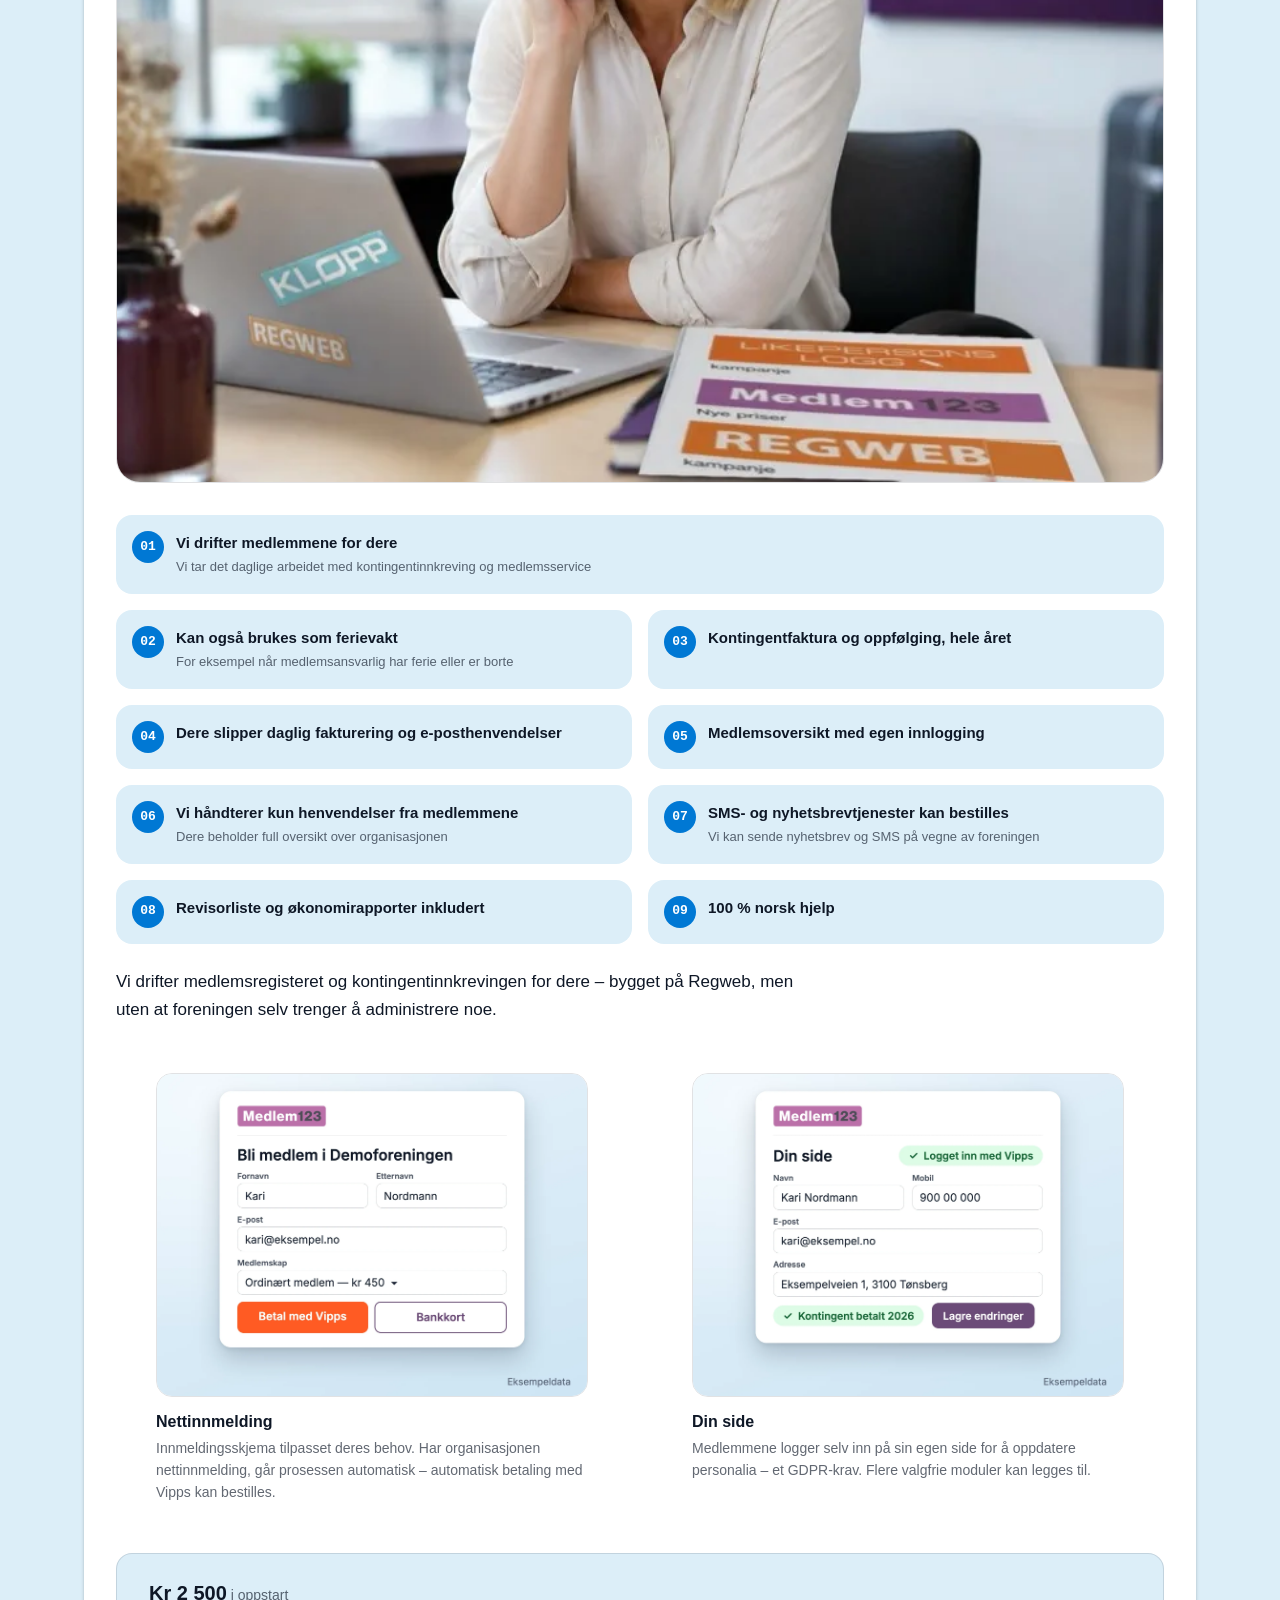
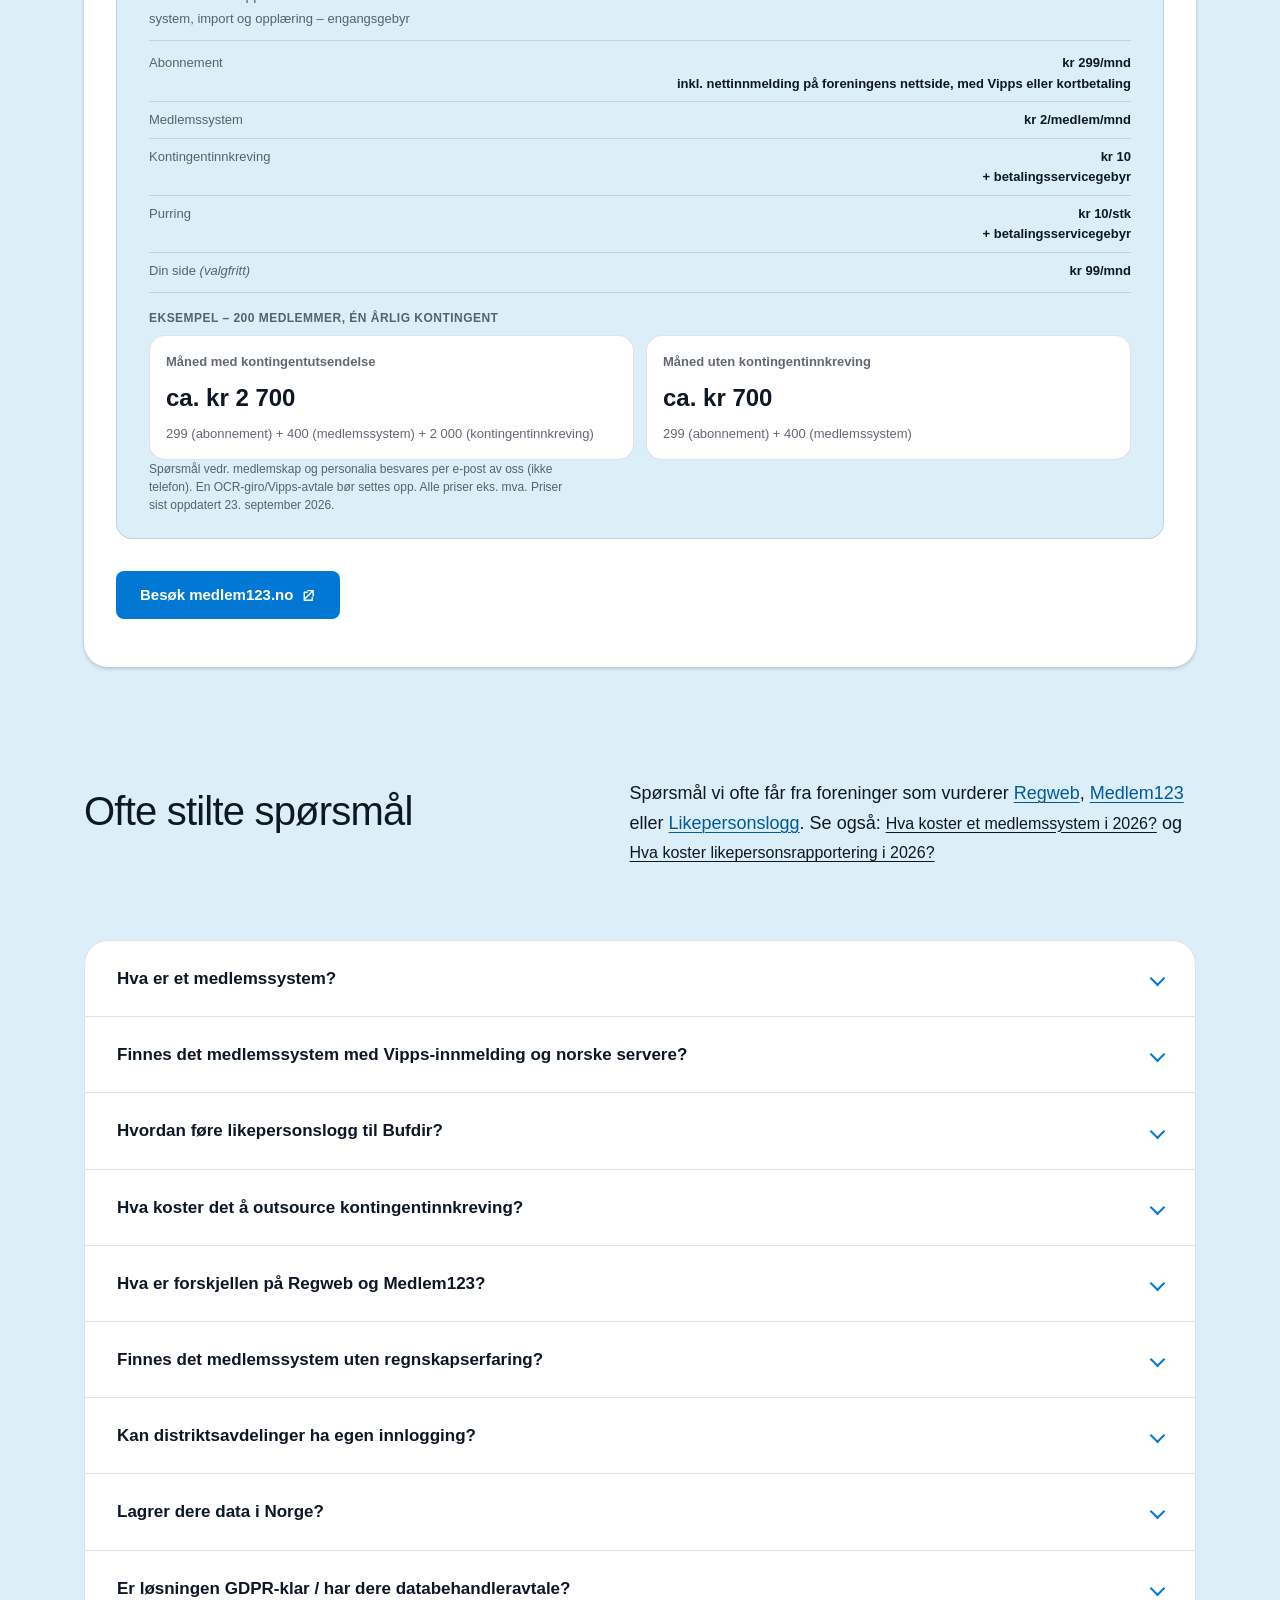
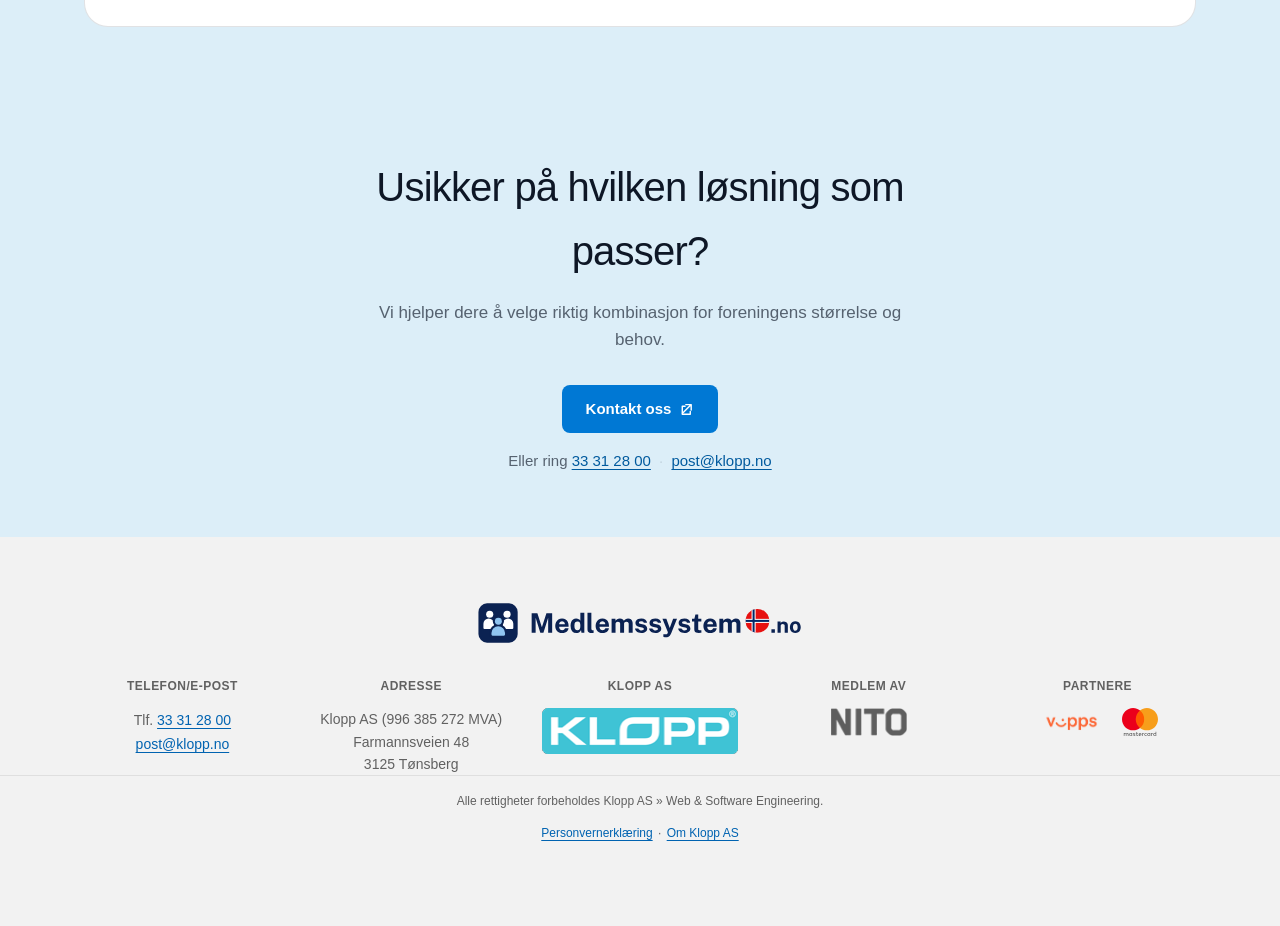
==== commit 69b5b1e0: "r079: consent banner with Consent Mode v2, Google tag after consent, canonical Organization schema, " ====
--- a/index.html
+++ b/index.html
@@ -4,7 +4,7 @@
         <meta charset="utf-8" />
         <meta name="viewport" content="width=device-width, initial-scale=1, shrink-to-fit=no" />
         <meta name="referrer" content="strict-origin-when-cross-origin" />
-        <meta http-equiv="Content-Security-Policy" content="default-src 'self'; script-src 'self' 'sha256-cn6OH+Xyd951QqTbjhj//TGbvMdQYI3N5nUKv1m1MLI='; style-src 'self' 'unsafe-inline'; img-src 'self' data:; font-src 'self' data:; connect-src 'self'; base-uri 'self'; form-action 'self'; object-src 'none'" />
+        <meta http-equiv="Content-Security-Policy" content="default-src 'self'; script-src 'self' 'sha256-cn6OH+Xyd951QqTbjhj//TGbvMdQYI3N5nUKv1m1MLI=' https://www.googletagmanager.com; style-src 'self' 'unsafe-inline'; img-src 'self' data: https://www.google-analytics.com https://www.googletagmanager.com https://www.google.com https://googleads.g.doubleclick.net https://www.googleadservices.com; font-src 'self' data:; connect-src 'self' https://www.google-analytics.com https://region1.google-analytics.com https://*.google-analytics.com https://*.analytics.google.com https://www.googletagmanager.com https://www.google.com https://googleads.g.doubleclick.net https://www.googleadservices.com; frame-src https://td.doubleclick.net https://www.googletagmanager.com; base-uri 'self'; form-action 'self'; object-src 'none'" />
         <meta name="description" content="Regweb, Medlem123 og Likepersonslogg fra Klopp AS: medlemssystem, kontingentinnkreving og Bufdir-rapport med Vipps-betaling, driftet i Norge." />
         <meta name="author" content="Klopp AS" />
         <link rel="canonical" href="https://medlemssystem.no/" />
@@ -49,7 +49,7 @@
             "@id": "https://medlemssystem.no/#website",
             "name": "Medlemssystem",
             "url": "https://medlemssystem.no/",
-            "publisher": { "@id": "https://medlemssystem.no/#organization" },
+            "publisher": { "@id": "https://klopp.no/#organization" },
             "inLanguage": "nb-NO"
         }
         </script>
@@ -61,7 +61,7 @@
             "name": "Medlemssystem og Likepersonslogg | Vipps, kontingent og Bufdir-rapport",
             "url": "https://medlemssystem.no/",
             "isPartOf": { "@id": "https://medlemssystem.no/#website" },
-            "about": { "@id": "https://medlemssystem.no/#organization" },
+            "about": { "@id": "https://klopp.no/#organization" },
             "inLanguage": "nb-NO"
         }
         </script>
@@ -69,11 +69,19 @@
         {
             "@context": "https://schema.org",
             "@type": "Organization",
-            "@id": "https://medlemssystem.no/#organization",
+            "@id": "https://klopp.no/#organization",
             "name": "Klopp AS",
             "description": "Klopp AS er et norsk IT-selskap i Tønsberg, etablert i 2011. Selskapet utvikler og drifter Regweb medlemssystem, Medlem123 medlemsdrift, Likepersonslogg oppdragslogg og XReg verktøykasse for foreninger og organisasjoner. I tillegg leverer de skreddersydde webapplikasjoner, AI-agenter og systemintegrasjoner til bedrifter og offentlig sektor. Klopp AS har et tett utviklingssamarbeid med Vipps og Mastercard. All utvikling, drift og support skjer internt, og alle data lagres på norske servere.",
             "url": "https://klopp.no/",
-            "sameAs": ["https://klopp.no/"],
+            "sameAs": [
+                "https://klopp.no/",
+                "https://www.proff.no/selskap/klopp-as/t%C3%B8nsberg/dataprogramvare-og-utvikling/IGH7ZSO009O",
+                "https://virksomhet.brreg.no/nb/oppslag/enheter/996385272",
+                "https://regweb.no/",
+                "https://medlem123.no/",
+                "https://likepersonslogg.com/",
+                "https://medlemssystem.no/om-klopp-as.html"
+            ],
             "logo": {
                 "@type": "ImageObject",
                 "url": "https://medlemssystem.no/assets/img/Klopp_logo_ink_R_w200.png",
@@ -92,22 +100,38 @@
                 "addressLocality": "Tønsberg",
                 "addressCountry": "NO"
             },
-            "geo": { "@type": "GeoCoordinates", "latitude": 59.27723, "longitude": 10.40639 },
+            "geo": {
+                "@type": "GeoCoordinates",
+                "latitude": 59.27723,
+                "longitude": 10.40639
+            },
             "openingHoursSpecification": {
                 "@type": "OpeningHoursSpecification",
-                "dayOfWeek": ["Monday", "Tuesday", "Wednesday", "Thursday", "Friday"],
+                "dayOfWeek": [
+                    "Monday",
+                    "Tuesday",
+                    "Wednesday",
+                    "Thursday",
+                    "Friday"
+                ],
                 "opens": "09:00",
                 "closes": "15:00"
             },
-            "areaServed": { "@type": "Country", "name": "Norway" },
+            "areaServed": {
+                "@type": "Country",
+                "name": "Norway"
+            },
             "contactPoint": {
                 "@type": "ContactPoint",
                 "contactType": "customer service",
                 "telephone": "+4733312800",
                 "email": "post@klopp.no",
                 "areaServed": "NO",
-                "availableLanguage": ["Norwegian"]
-            }
+                "availableLanguage": [
+                    "Norwegian"
+                ]
+            },
+            "taxID": "996385272"
         }
         </script>
         <script type="application/ld+json">
@@ -123,7 +147,7 @@
             "screenshot": "https://medlemssystem.no/assets/img/products/regweb-visual.jpg",
             "countriesSupported": "NO",
             "inLanguage": "nb-NO",
-            "provider": { "@id": "https://medlemssystem.no/#organization" },
+            "provider": { "@id": "https://klopp.no/#organization" },
             "offers": [
                 {
                     "@type": "Offer",
@@ -166,7 +190,7 @@
             "screenshot": "https://medlemssystem.no/assets/img/products/medlem123-nettinnmelding.jpg",
             "countriesSupported": "NO",
             "inLanguage": "nb-NO",
-            "provider": { "@id": "https://medlemssystem.no/#organization" },
+            "provider": { "@id": "https://klopp.no/#organization" },
             "offers": [
                 {
                     "@type": "Offer",
@@ -210,7 +234,7 @@
             "screenshot": "https://medlemssystem.no/assets/img/products/likepersonslogg-visual.jpg",
             "countriesSupported": "NO",
             "inLanguage": "nb-NO",
-            "provider": { "@id": "https://medlemssystem.no/#organization" },
+            "provider": { "@id": "https://klopp.no/#organization" },
             "offers": [
                 {
                     "@type": "Offer",
@@ -334,7 +358,7 @@
                         "name": "Regweb",
                         "description": "Skybasert medlemssystem foreningen driver selv – medlemsregister, betaling og kommunikasjon.",
                         "url": "https://regweb.no/",
-                        "provider": { "@id": "https://medlemssystem.no/#organization" },
+                        "provider": { "@id": "https://klopp.no/#organization" },
                         "areaServed": { "@type": "Country", "name": "Norway" },
                         "offers": {
                             "@type": "Offer",
@@ -352,7 +376,7 @@
                         "name": "Medlem123",
                         "description": "Fullservice medlemsadministrasjon – Klopp AS drifter medlemsregister og kontingentinnkreving for foreningen.",
                         "url": "https://medlem123.no/",
-                        "provider": { "@id": "https://medlemssystem.no/#organization" },
+                        "provider": { "@id": "https://klopp.no/#organization" },
                         "areaServed": { "@type": "Country", "name": "Norway" },
                         "offers": {
                             "@type": "Offer",
@@ -370,7 +394,7 @@
                         "name": "Likepersonslogg",
                         "description": "Digitalt verktøy for registrering og rapportering av likepersonsarbeid (frivillig arbeid).",
                         "url": "https://likepersonslogg.com/",
-                        "provider": { "@id": "https://medlemssystem.no/#organization" },
+                        "provider": { "@id": "https://klopp.no/#organization" },
                         "areaServed": { "@type": "Country", "name": "Norway" },
                         "offers": {
                             "@type": "Offer",
@@ -394,7 +418,7 @@
             "@type": "Service",
             "@id": "https://medlemssystem.no/#kampanjer",
             "name": "Regweb, Likepersonslogg og Medlem123: kampanjer",
-            "provider": { "@id": "https://medlemssystem.no/#organization" },
+            "provider": { "@id": "https://klopp.no/#organization" },
             "areaServed": "NO",
             "offers": {
                 "@type": "AggregateOffer",
@@ -748,7 +772,7 @@
                             <div class="benefit-card-head"><span class="benefit-icon" aria-hidden="true"><svg viewBox="0 0 24 24" width="20" height="20" fill="none" stroke="currentColor" stroke-width="1.9" stroke-linecap="round" stroke-linejoin="round"><circle cx="12" cy="5.5" r="2.5"/><circle cx="5" cy="18" r="2.5"/><circle cx="19" cy="18" r="2.5"/><path d="M12 8v4M12 12l-6 4M12 12l6 4"/></svg></span><h4>Oversikt og roller</h4></div>
                             <ul class="benefit-list">
                                 <li><strong>Mange brukernivåer</strong><span><span class="point-badge">Foreningsadmin</span>, <span class="point-badge">Likepersonsleder admin</span>, <span class="point-badge">Likepersonsleder</span> og <span class="point-badge">Likeperson</span></span></li>
-                                <li><strong>Full oversikt, sentralt og lokalt</strong><span>Organisasjonen ser all logget aktivitet, og lokale ledere ser alt som er registrert lokalt – filtrert på periode med ett klikk</span></li>
+                                <li><strong>Full oversikt, sentralt og lokalt</strong><span>Organisasjonen ser all logget aktivitet, og lokale ledere ser alt som er registrert lokalt – filtrert på periode</span></li>
                                 <li><strong>Se hvem som er aktive</strong><span>Filtrer likepersoner med og uten aktivitet i en periode, og følg opp de som er stille</span></li>
                                 <li><strong>Omorganisering uten hodepine</strong><span>Flytt avdelinger eller slå dem sammen – og angre siste endring hvis noe ble feil</span></li>
                             </ul>
@@ -1049,5 +1073,6 @@
         </footer>
 
         <script src="js/site.js"></script>
+        <script src="js/consent.js" defer></script>
     </body>
 </html>
--- a/css/site.css
+++ b/css/site.css
@@ -248,32 +248,12 @@
 }
 .theme-toggle:hover { background: var(--color-bg-elevated); }
 
-/* Hero — Microsoft's own "feature card" pattern (e.g. the Edge showcase on microsoft.com/nb-no):
-   a light page background with one big rounded two-column card, text left, photo right. No more
-   full-bleed dark photo + white overlay text — Microsoft's consumer site stays light throughout. */
+/* Hero: see the full-width pattern below. */
 .masthead {
   position: relative;
   background: var(--color-bg);
   padding: calc(var(--nav-height) + var(--space-7)) 0 var(--space-8);
 }
-.masthead-card {
-  display: grid;
-  grid-template-columns: minmax(0, 1.25fr) minmax(0, 1fr);
-  align-items: stretch;
-  background: var(--color-bg-elevated);
-  border-radius: var(--radius-lg);
-  overflow: hidden;
-  box-shadow: var(--card-shadow);
-  min-height: 460px;
-}
-.masthead-content {
-  padding: var(--space-8) var(--space-7);
-  display: flex;
-  flex-direction: column;
-  justify-content: center;
-}
-.masthead-media { position: relative; min-height: 320px; }
-.masthead-media img { position: absolute; inset: 0; width: 100%; height: 100%; object-fit: cover; object-position: 60% bottom; }
 .masthead-badges {
   position: absolute;
   top: var(--space-4);
@@ -287,15 +267,6 @@
 .masthead-badges .price-badge { margin-right: 0; box-shadow: var(--card-shadow); }
 .masthead-badges .discount-badge { padding: 4px var(--space-3); box-shadow: var(--card-shadow); }
 .masthead-badge-link { text-decoration: none; }
-@media (max-width: 900px) {
-  .masthead-card { grid-template-columns: minmax(0, 1fr); min-height: 0; }
-  /* Stacked layout is much wider than tall relative to the (near-square) source photo — a short
-     min-height here crops out his face entirely, leaving only hair. 320px keeps enough vertical
-     room that the face stays in frame at every width down to 375px. */
-  .masthead-media { min-height: 0; aspect-ratio: 1408 / 1136; max-height: 600px; order: -1; }
-  .masthead-content { padding: var(--space-6) var(--space-5); }
-}
-
 /* Full-width hero image (same pattern as klopp.no): the box stack photo spans the whole viewport, heading and text sit below it in two columns. */
 .masthead-wide { padding: var(--nav-height) 0 var(--space-7); }
 .masthead-hero { position: relative; width: 100%; overflow: hidden; background: #d5dde7; }
@@ -984,74 +955,6 @@
   :root:not([data-theme="light"]) .service-card-link { background: #ffffff; color: var(--navy); }
   :root:not([data-theme="light"]) .service-card-link .icon { color: var(--navy); }
   :root:not([data-theme="light"]) .service-card-link:hover { background: var(--cream-alt); }
-}
-
-/* Photo + card-overlay section — mirrors NBIM's "Ansvarlig forvaltning" pattern */
-.photo-section { padding: var(--space-8) 0; background: var(--color-bg); }
-.photo-section-eyebrow {
-  font-size: 13px;
-  font-weight: 600;
-  letter-spacing: 0.06em;
-  text-transform: uppercase;
-  color: var(--accent-text);
-  margin: 0 0 var(--space-4);
-}
-.photo-section-intro {
-  font-size: 16px;
-  line-height: 1.65;
-  color: var(--color-text);
-  max-width: 640px;
-  margin: 0 0 var(--space-5);
-}
-.photo-section-intro strong { font-weight: 600; }
-.photo-section-cta {
-  margin-top: var(--space-6);
-}
-.photo-frame {
-  position: relative;
-  border-radius: var(--radius-lg);
-  overflow: hidden;
-  aspect-ratio: 2.3 / 1;
-  box-shadow: var(--card-shadow);
-}
-.photo-frame img {
-  position: absolute;
-  inset: 0;
-  width: 100%; height: 100%;
-  object-fit: cover;
-  z-index: 0;
-}
-.photo-card {
-  position: relative;
-  z-index: 1;
-  margin: var(--space-6);
-  padding: var(--space-7) var(--space-6);
-  background: var(--cream);
-  border-radius: var(--radius-md);
-  max-width: 420px;
-}
-.photo-card h2 { font-size: clamp(1.5rem, 2vw + 1rem, 2rem); color: var(--navy); }
-.photo-card p { color: rgba(0, 21, 56, 0.75); font-size: 16px; line-height: 1.65; margin: var(--space-4) 0 0; }
-.photo-card-facts {
-  list-style: none;
-  padding: 0;
-  margin: var(--space-5) 0 0;
-  display: flex;
-  flex-direction: column;
-  gap: var(--space-3);
-}
-.photo-card-facts li {
-  display: flex;
-  align-items: flex-start;
-  gap: var(--space-3);
-  font-size: 15px;
-  color: var(--navy);
-}
-.photo-card-facts .icon { color: var(--accent-blue); flex: none; margin-top: 0.2em; }
-.photo-card .chevron-link { color: var(--navy); }
-.photo-card .chevron-link:hover { color: var(--accent-blue); }
-@media (max-width: 767px) {
-  .photo-card { margin: var(--space-4); max-width: none; }
 }
 
 /* Callout / about band, reused as a light card inside a section */
@@ -1258,3 +1161,15 @@
 .compare-table .check { display: inline-flex; vertical-align: -3px; margin-right: var(--space-2); color: #1a7f37; }
 :root[data-theme="dark"] .compare-table .check { color: #56d364; }
 .compare-closing { margin: var(--space-5) 0 var(--space-2); max-width: 72ch; font-size: 16px; line-height: 1.6; }
+
+/* Samtykke (cookie-banner) */
+.consent-banner { position: fixed; left: 0; right: 0; bottom: 0; z-index: 1000; background: var(--color-bg-elevated, #f5f5f7); color: var(--color-text, #1d1d1f); border-top: 1px solid var(--color-border, rgba(0, 0, 0, 0.12)); box-shadow: 0 -4px 20px rgba(0, 0, 0, 0.08); }
+.consent-banner[hidden] { display: none; }
+.consent-banner-inner { max-width: 1100px; margin: 0 auto; padding: 14px 20px; display: flex; flex-wrap: wrap; gap: 12px 20px; align-items: center; justify-content: space-between; }
+.consent-banner-text { margin: 0; flex: 1 1 360px; font-size: 0.9375rem; line-height: 1.5; }
+.consent-banner-text a { color: var(--accent-text, inherit); text-decoration: underline; }
+.consent-banner-actions { display: flex; gap: 10px; }
+.consent-btn { min-height: 44px; min-width: 96px; padding: 0 20px; border: 1px solid var(--color-text, #1d1d1f); border-radius: var(--radius-full, 8px); background: var(--color-text, #1d1d1f); color: var(--color-bg, #fff); font: inherit; font-weight: 600; cursor: pointer; }
+.consent-btn:focus-visible, .consent-reopen:focus-visible { outline: 3px solid var(--accent-text, currentColor); outline-offset: 2px; }
+.consent-reopen { background: none; border: 0; padding: 0; margin: 0; font: inherit; color: inherit; text-decoration: underline; cursor: pointer; min-height: 24px; }
+@media (max-width: 560px) { .consent-banner-actions { width: 100%; } .consent-btn { flex: 1; } }
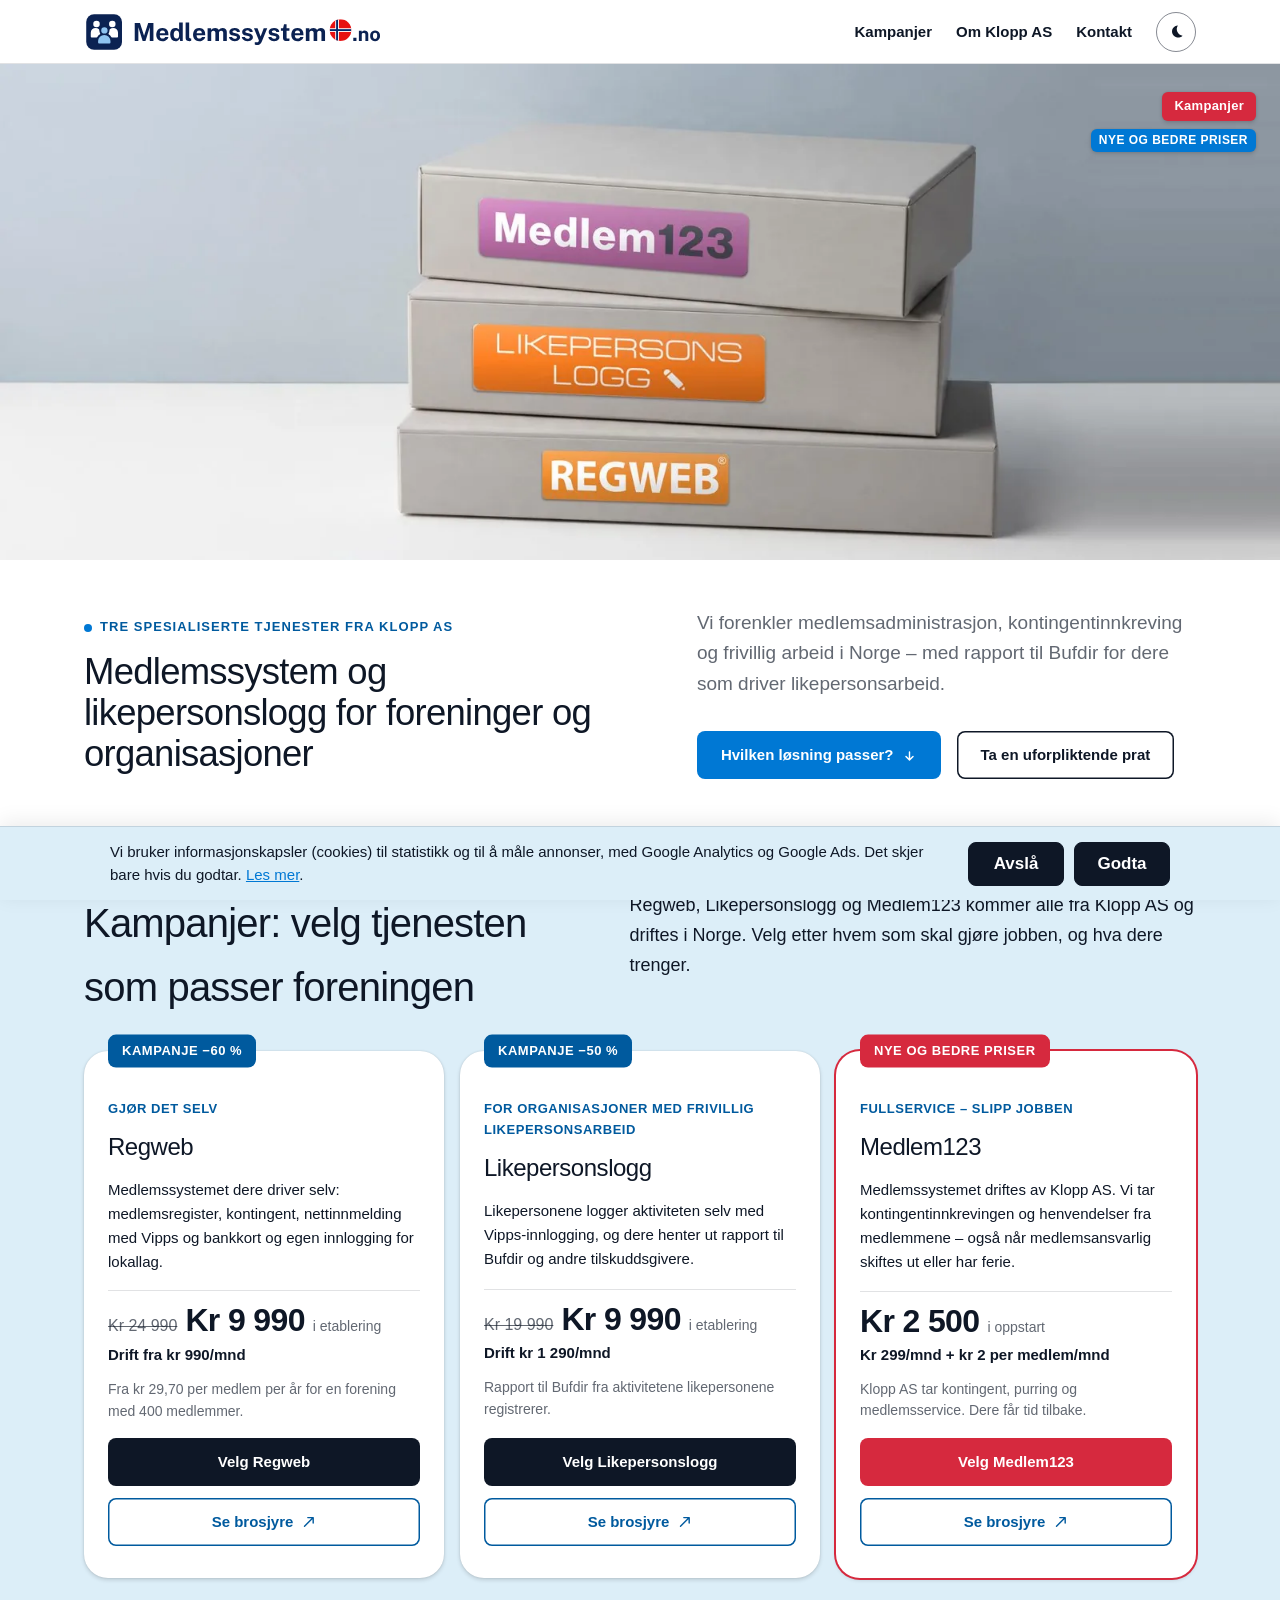
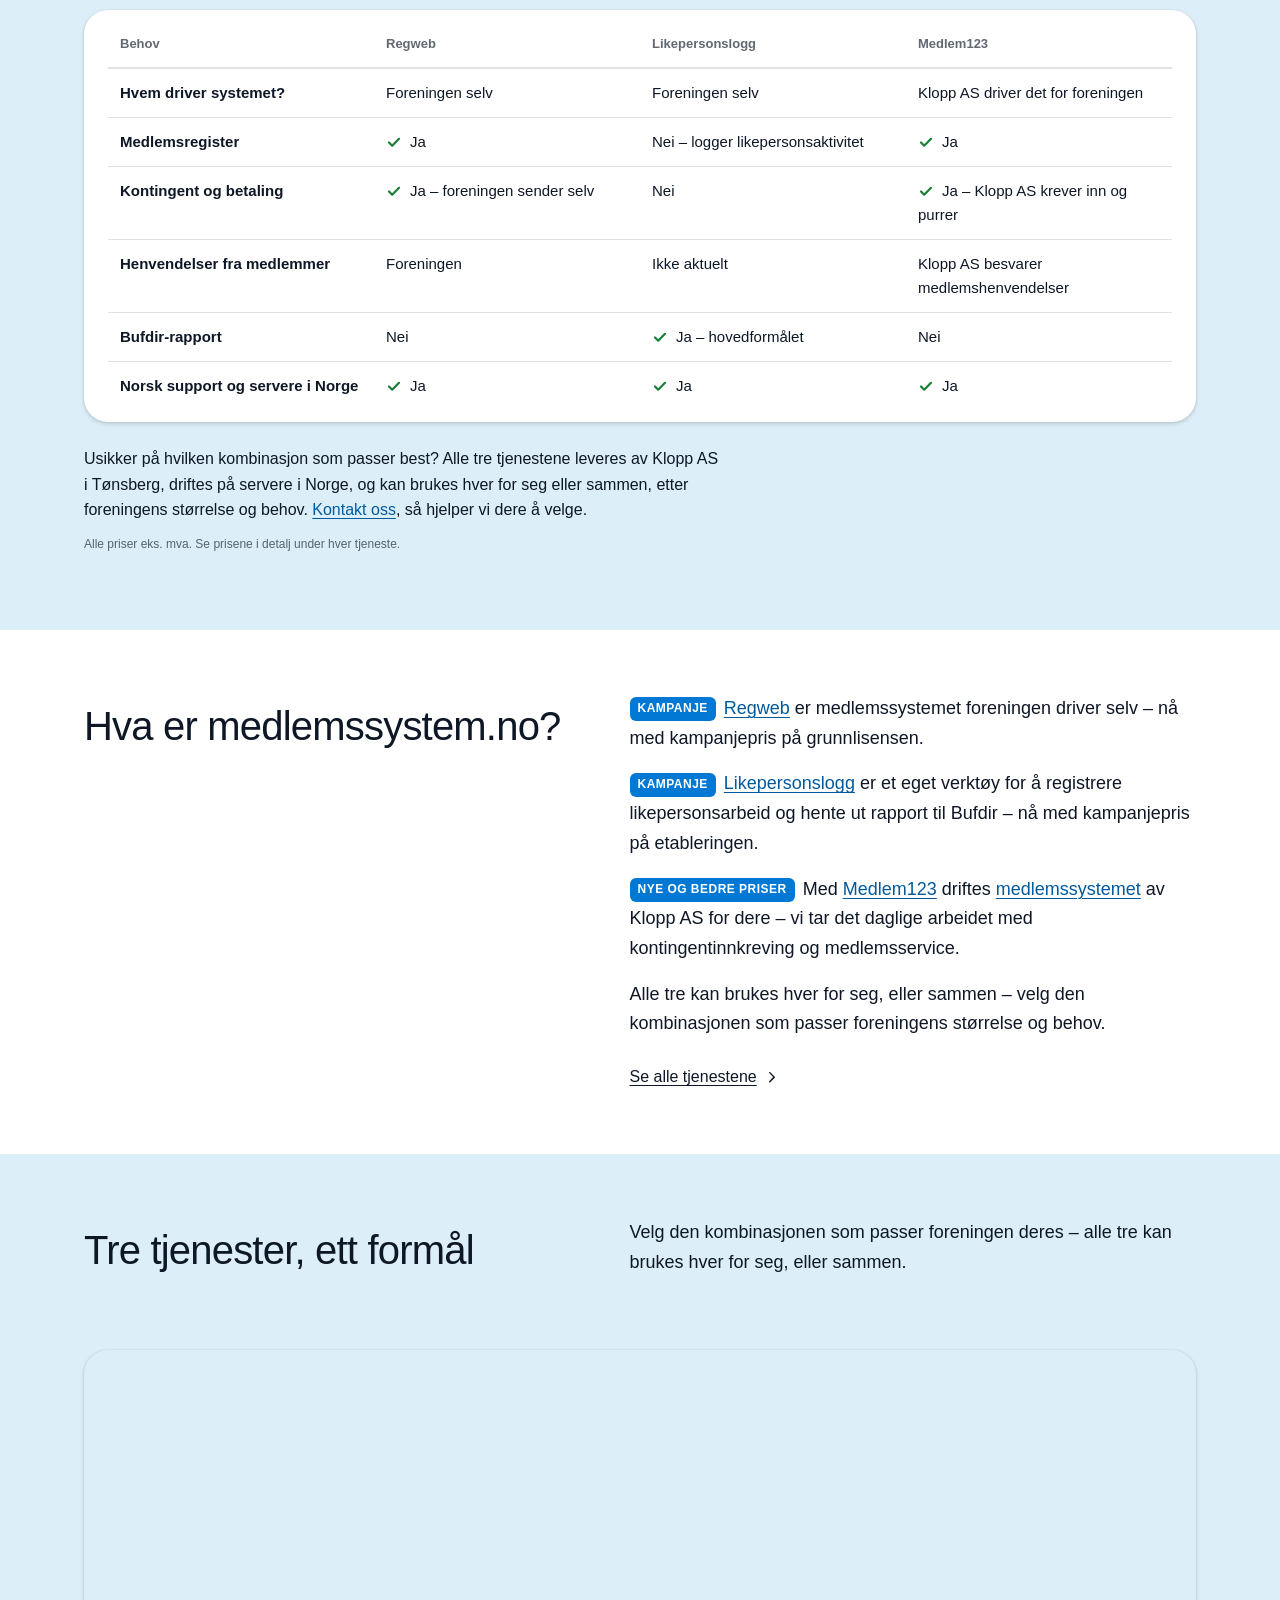
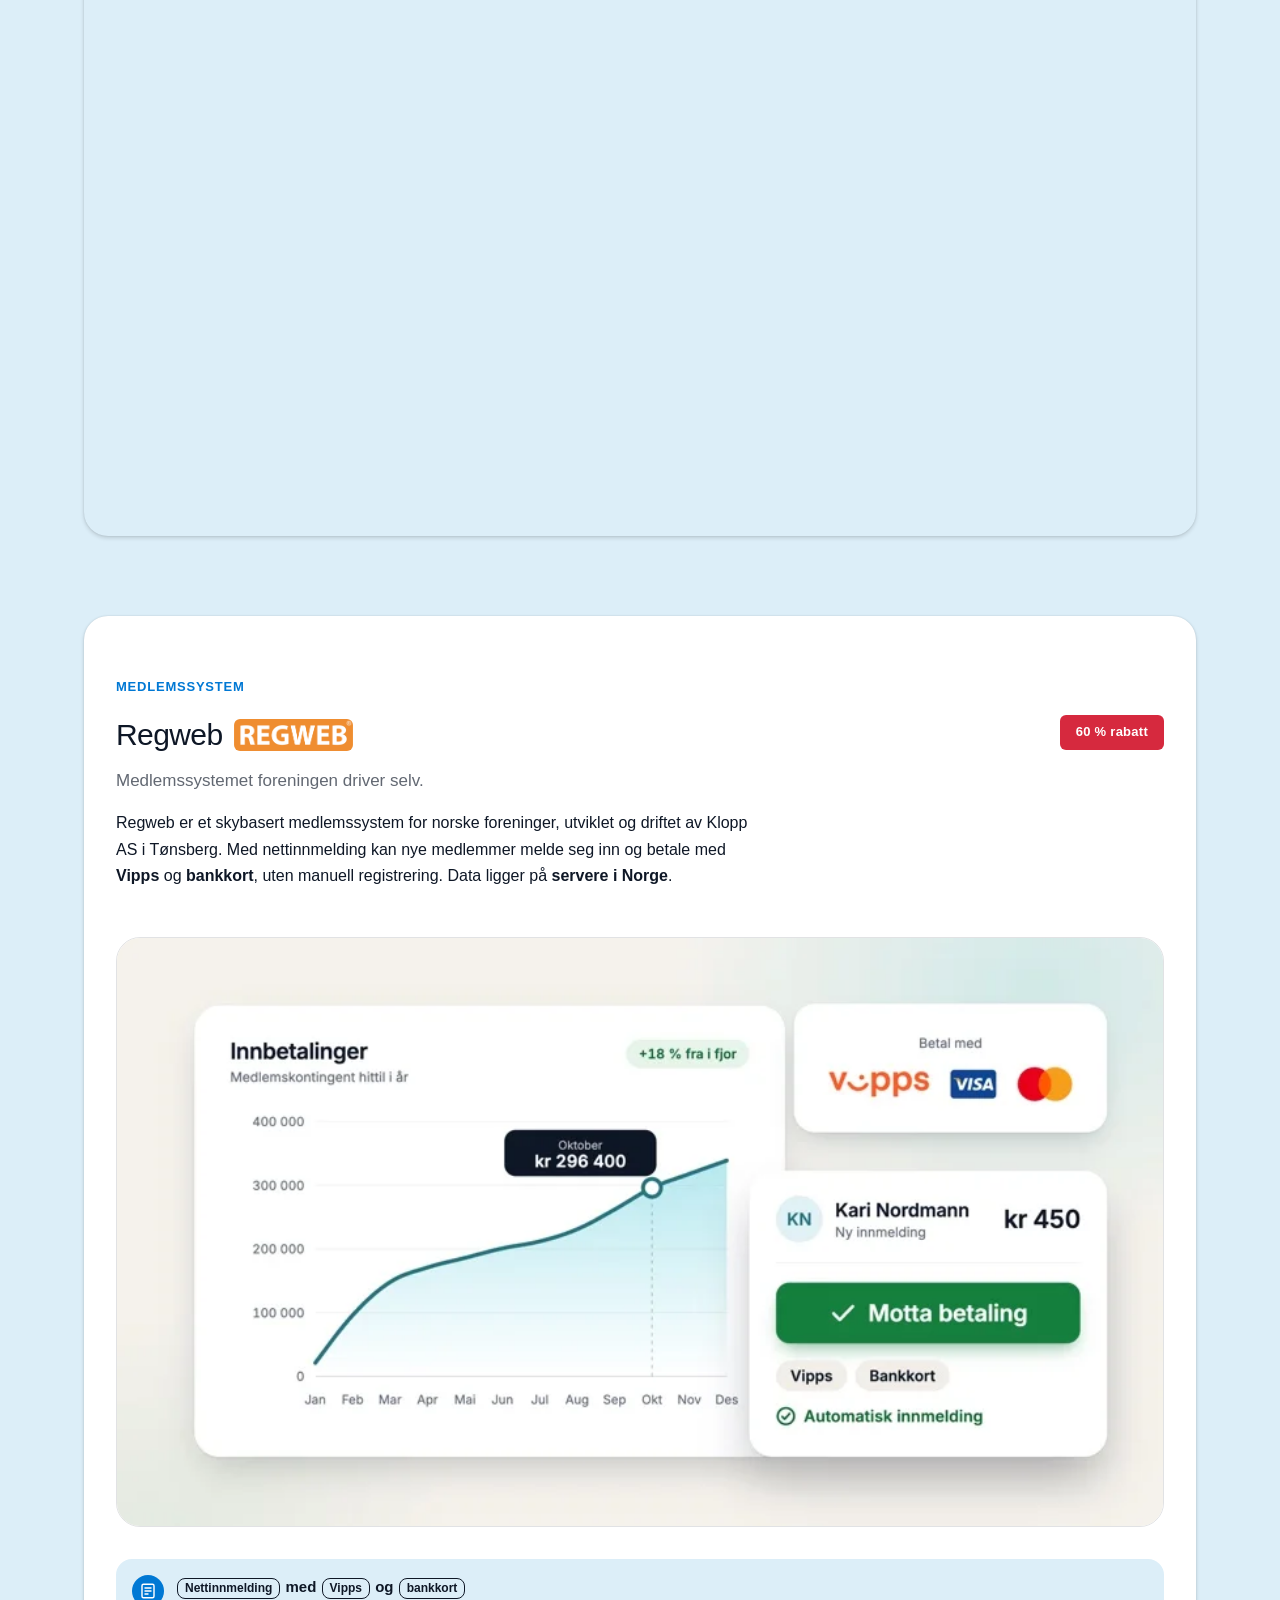
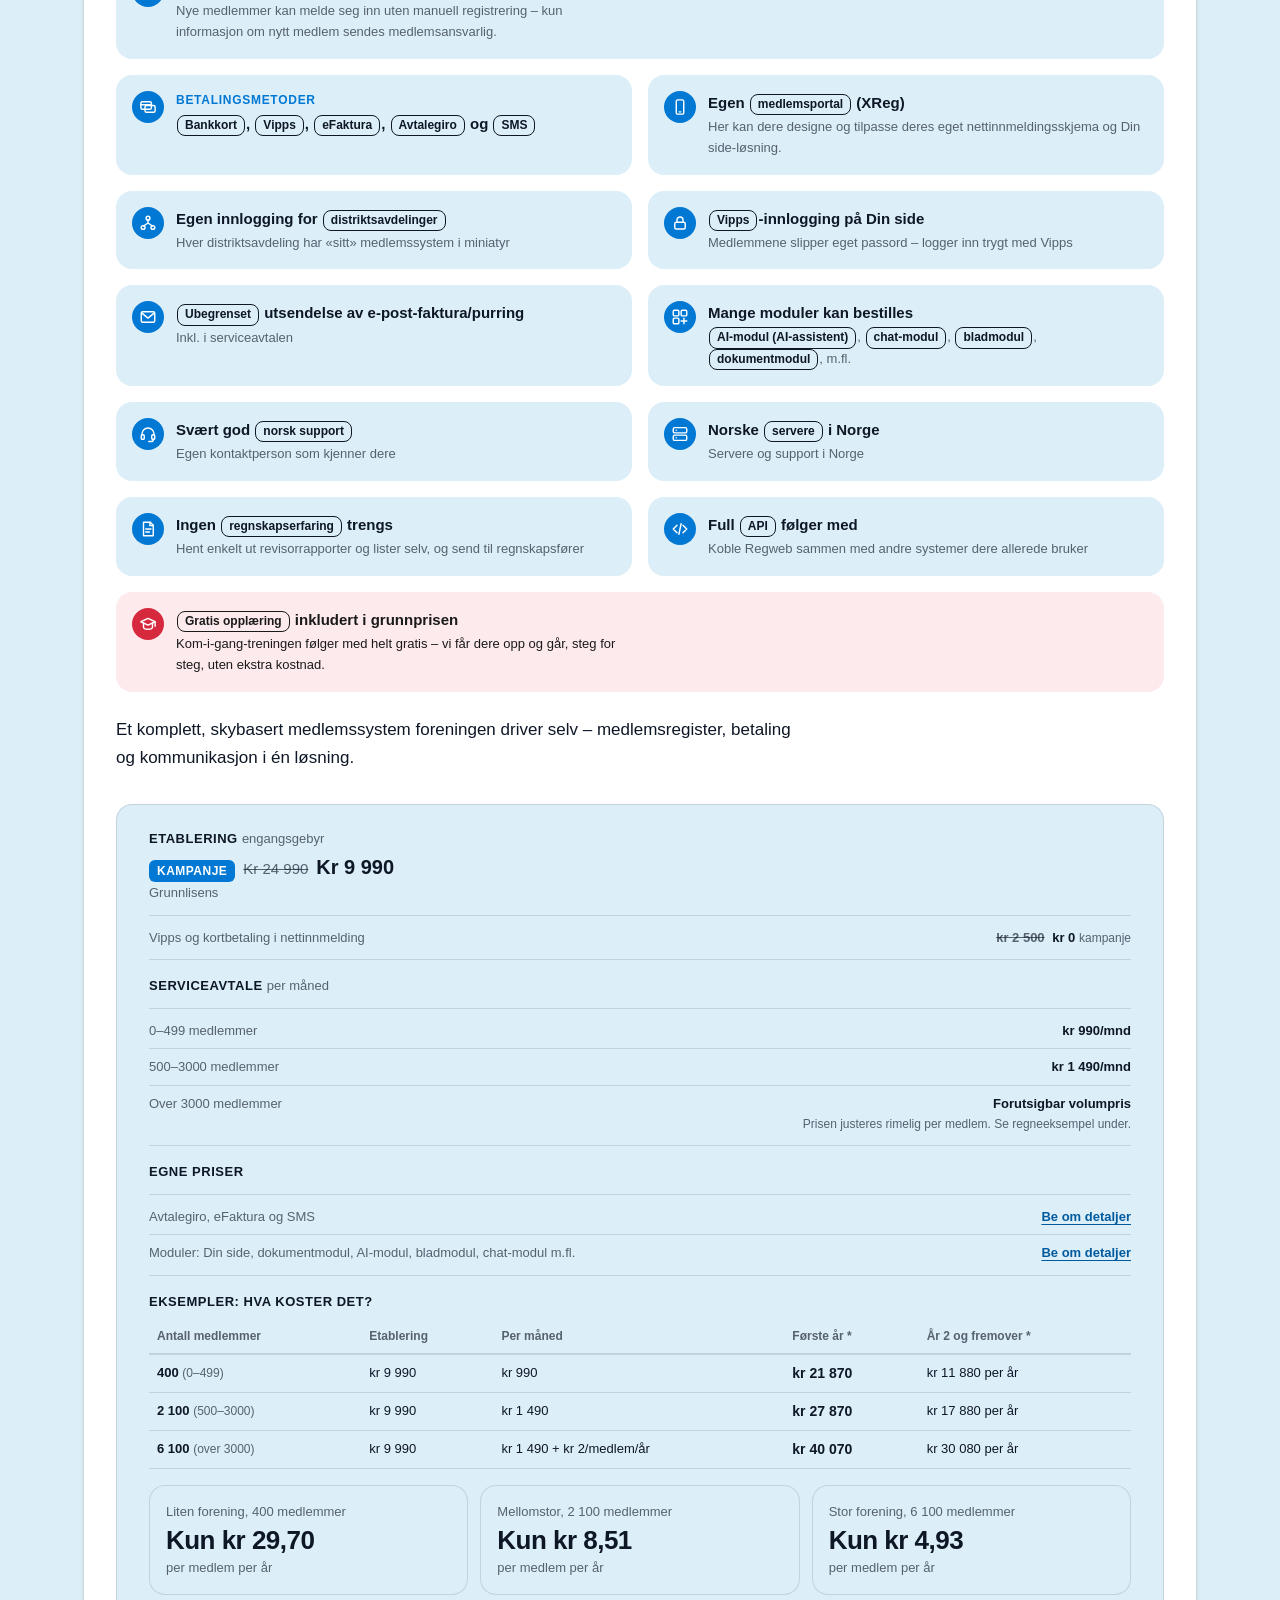
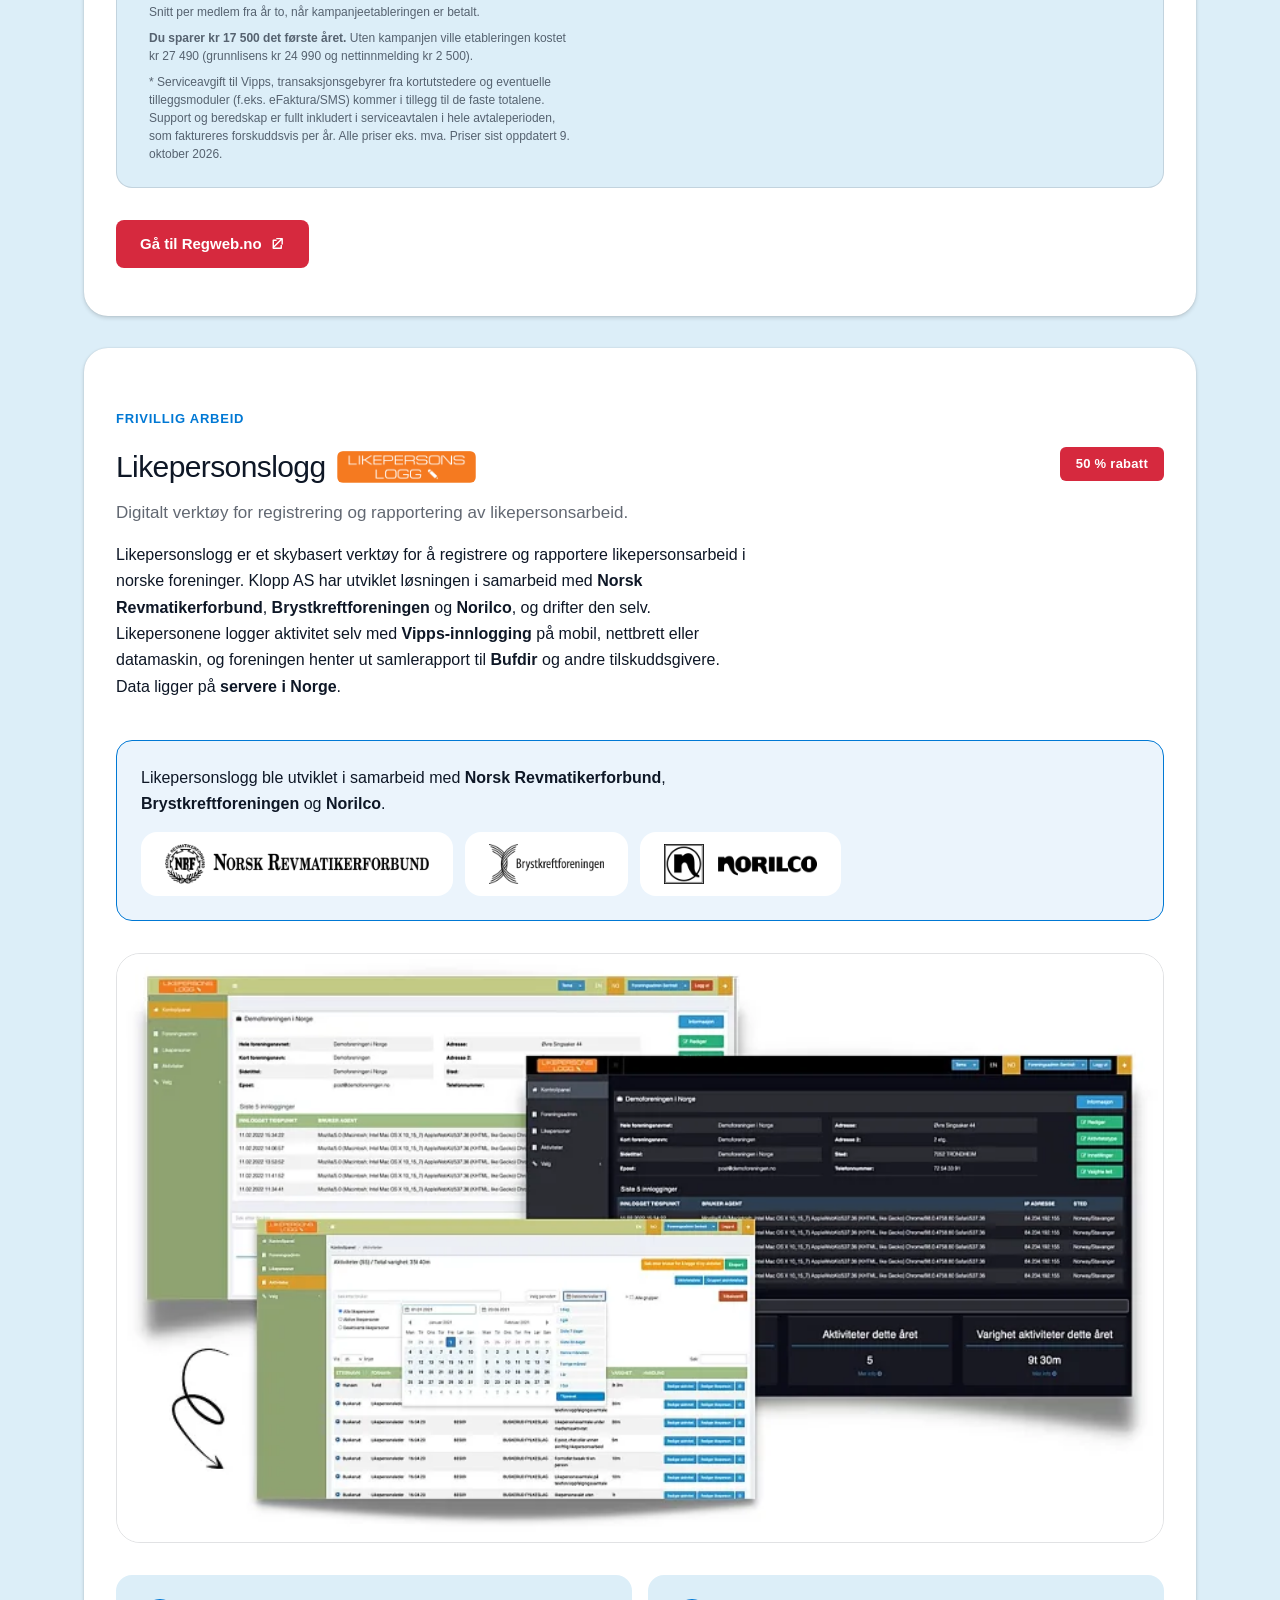
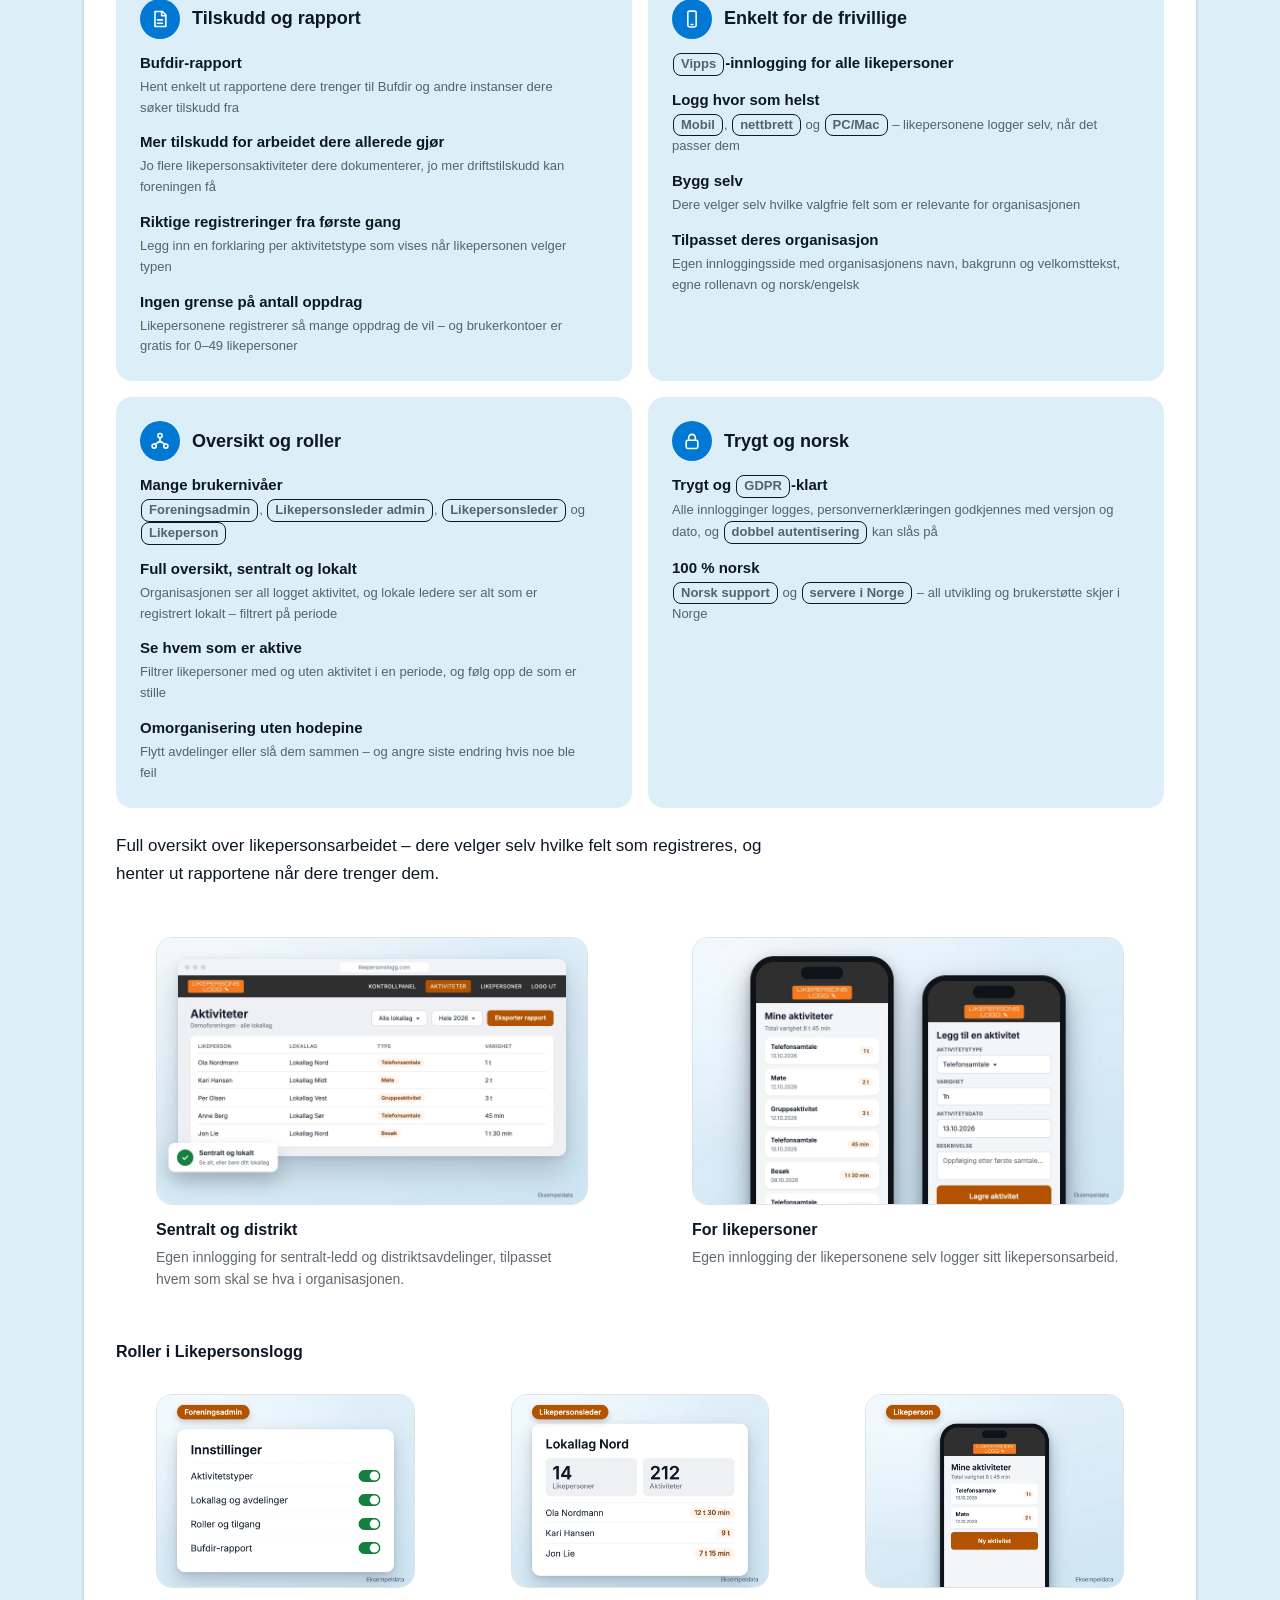
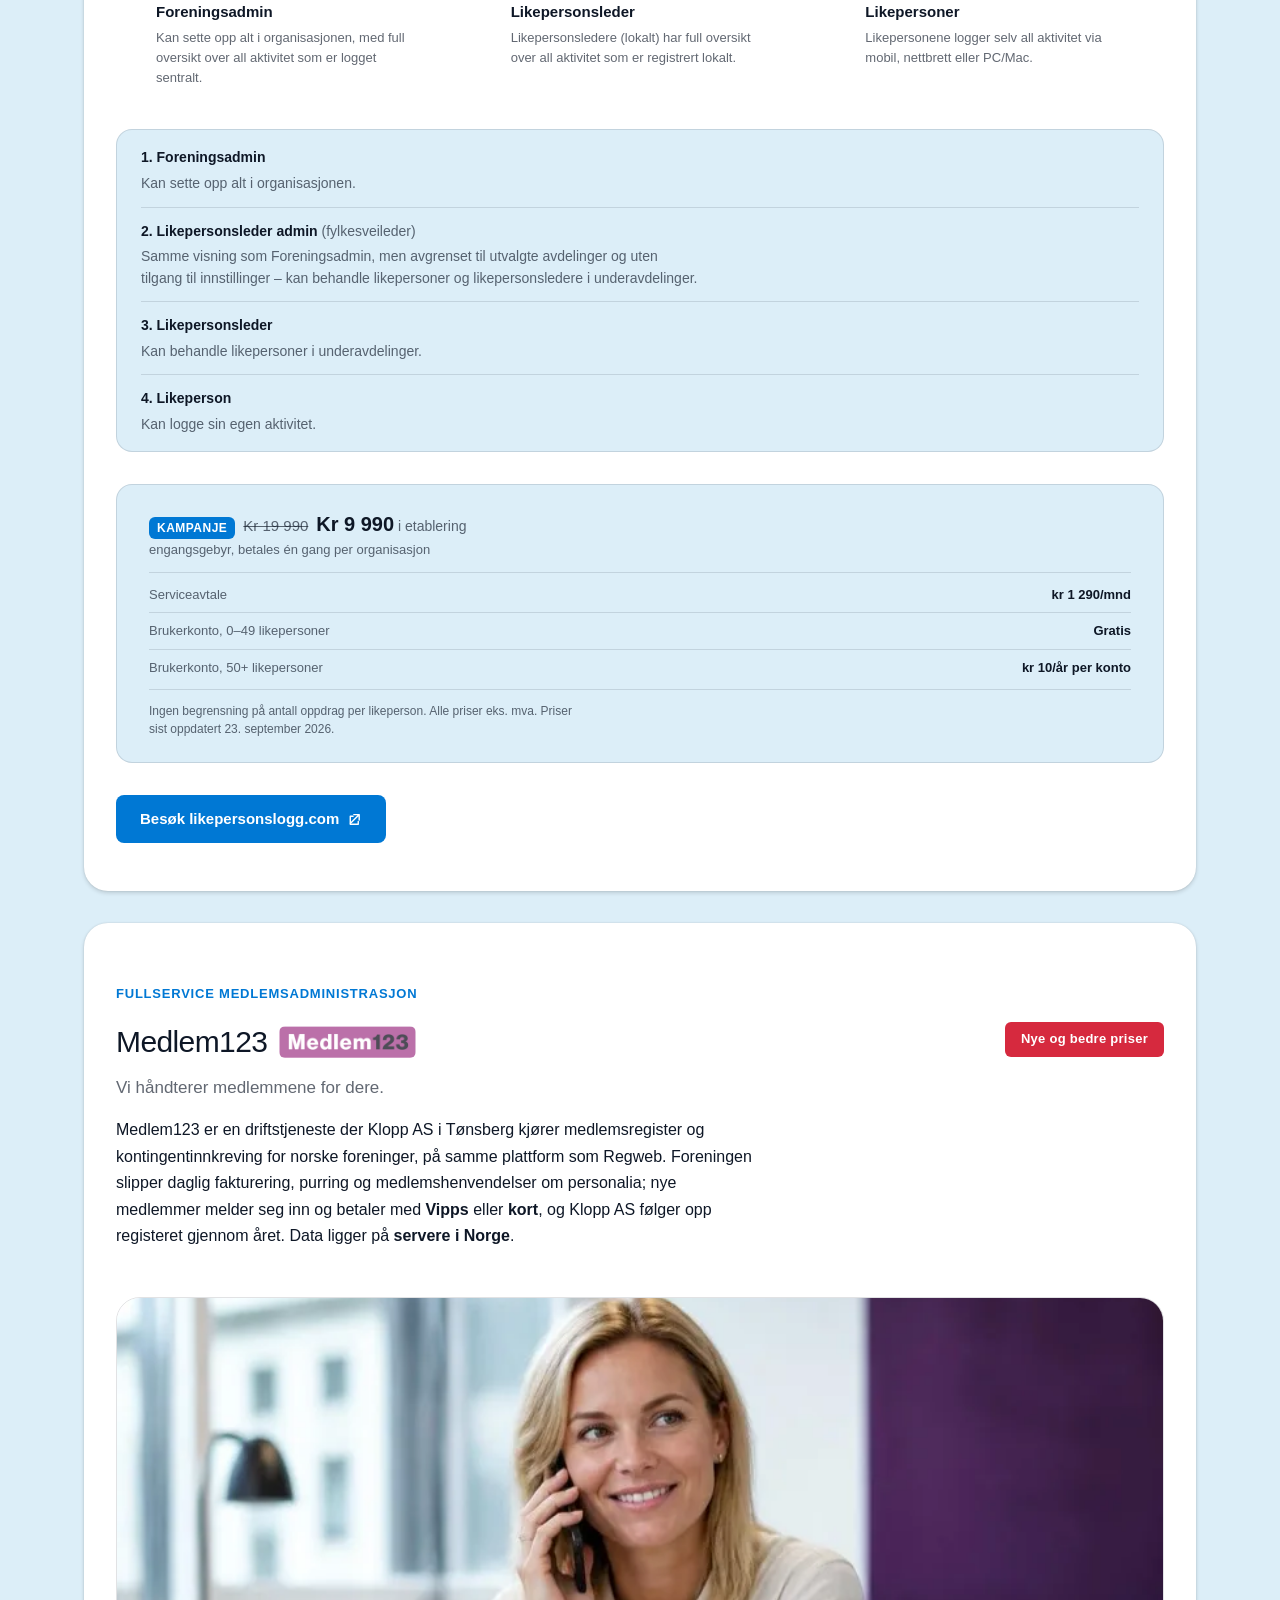
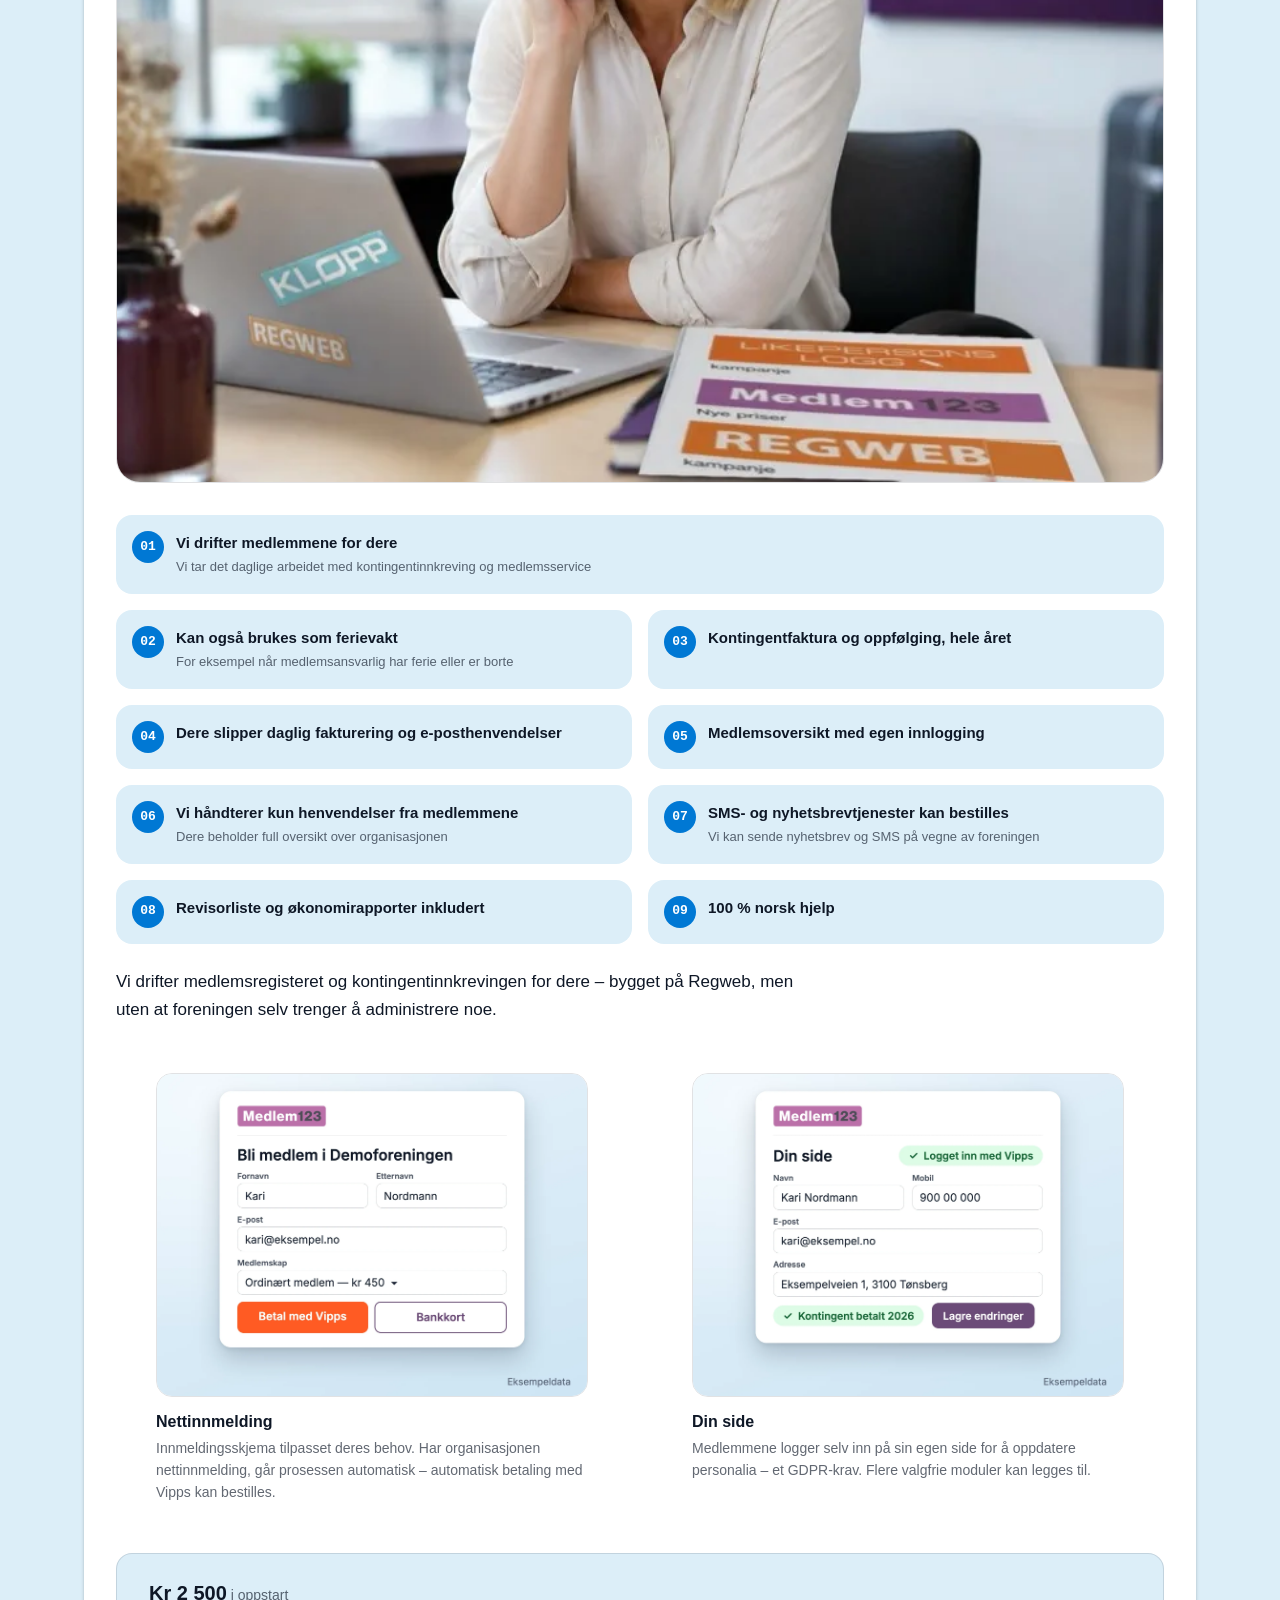
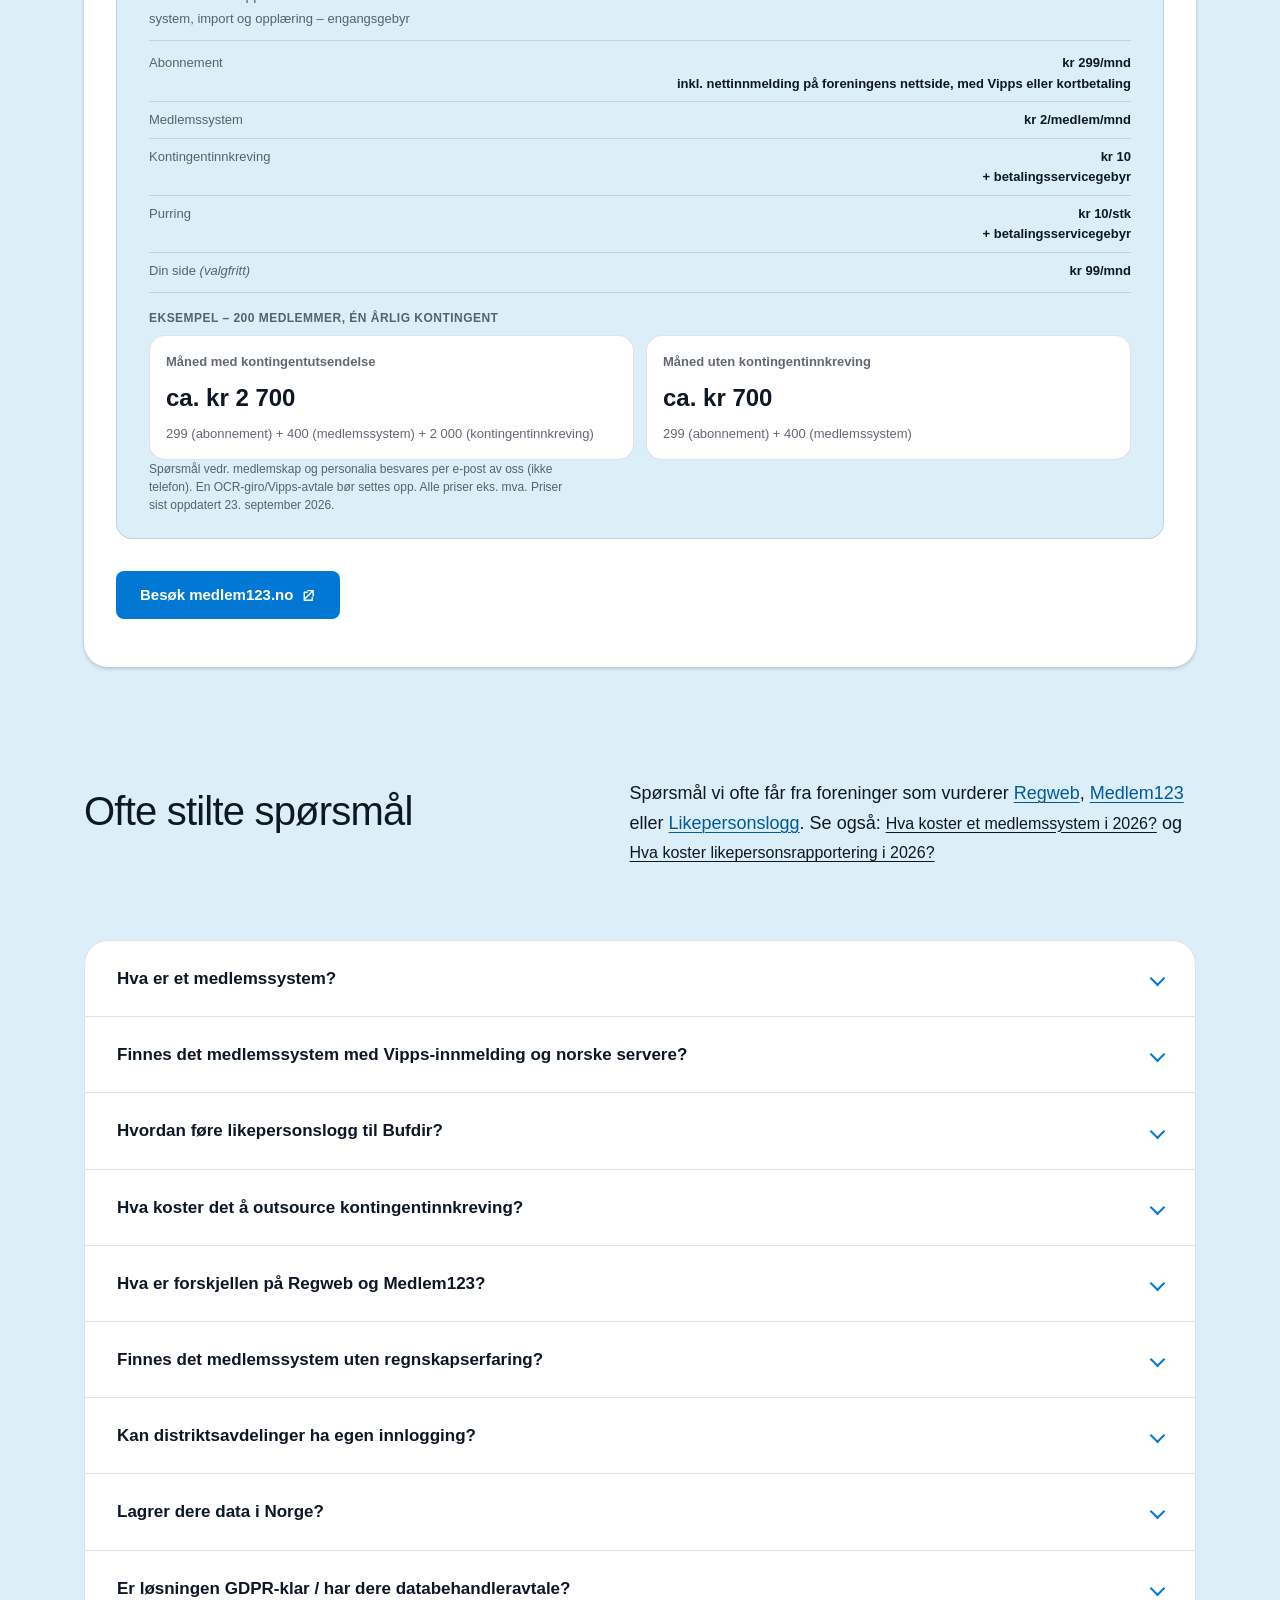
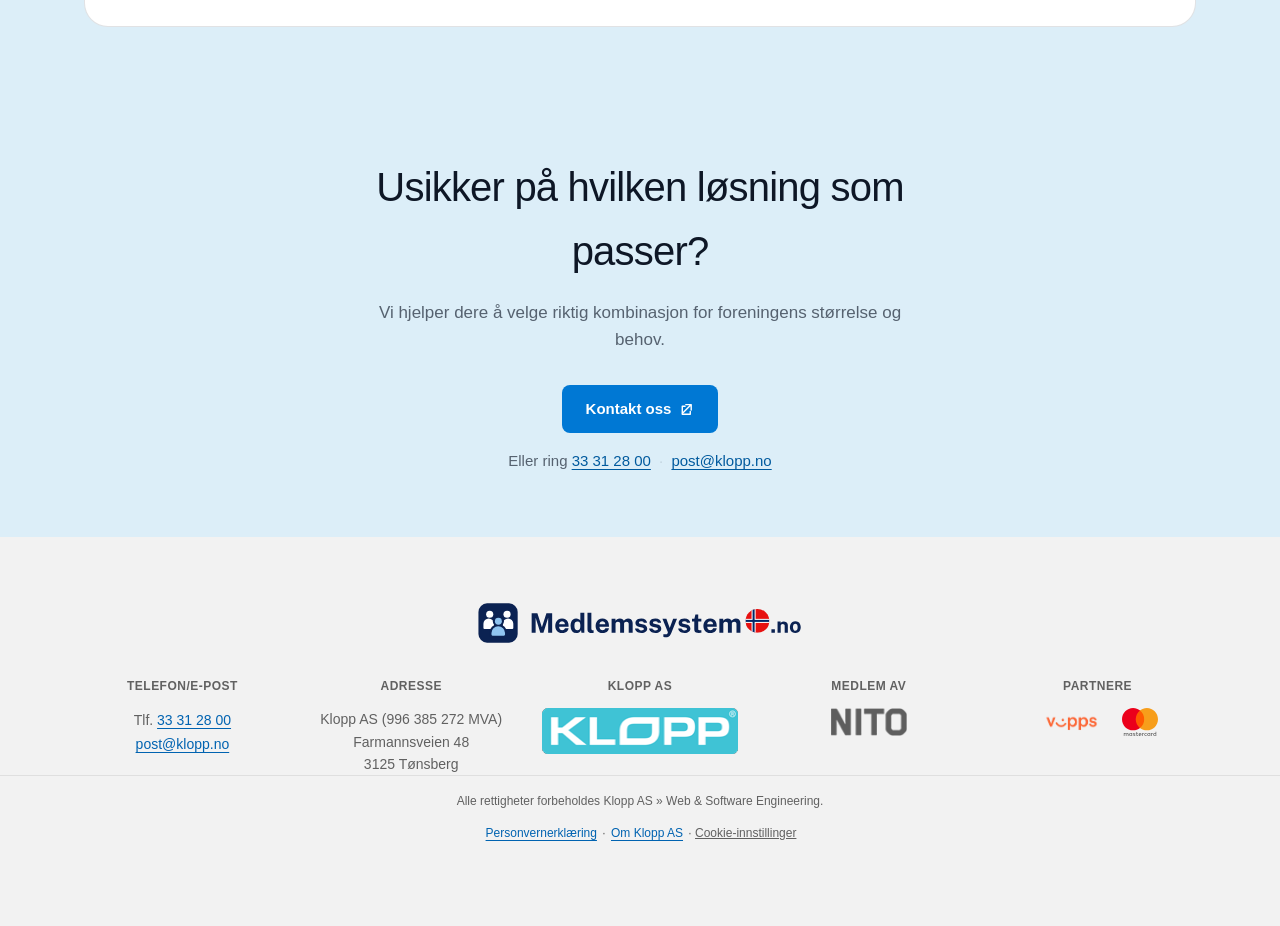
==== commit a1afa292: "r081: CSP allows Google Ads endpoints (doubleclick)" ====
--- a/index.html
+++ b/index.html
@@ -4,7 +4,7 @@
         <meta charset="utf-8" />
         <meta name="viewport" content="width=device-width, initial-scale=1, shrink-to-fit=no" />
         <meta name="referrer" content="strict-origin-when-cross-origin" />
-        <meta http-equiv="Content-Security-Policy" content="default-src 'self'; script-src 'self' 'sha256-cn6OH+Xyd951QqTbjhj//TGbvMdQYI3N5nUKv1m1MLI=' https://www.googletagmanager.com; style-src 'self' 'unsafe-inline'; img-src 'self' data: https://www.google-analytics.com https://www.googletagmanager.com https://www.google.com https://googleads.g.doubleclick.net https://www.googleadservices.com; font-src 'self' data:; connect-src 'self' https://www.google-analytics.com https://region1.google-analytics.com https://*.google-analytics.com https://*.analytics.google.com https://www.googletagmanager.com https://www.google.com https://googleads.g.doubleclick.net https://www.googleadservices.com; frame-src https://td.doubleclick.net https://www.googletagmanager.com; base-uri 'self'; form-action 'self'; object-src 'none'" />
+        <meta http-equiv="Content-Security-Policy" content="default-src 'self'; script-src 'self' 'sha256-cn6OH+Xyd951QqTbjhj//TGbvMdQYI3N5nUKv1m1MLI=' https://www.googletagmanager.com https://*.doubleclick.net; style-src 'self' 'unsafe-inline'; img-src 'self' data: https://www.google-analytics.com https://www.googletagmanager.com https://www.google.com https://googleads.g.doubleclick.net https://www.googleadservices.com https://*.doubleclick.net https://www.google.no; font-src 'self' data:; connect-src 'self' https://www.google-analytics.com https://region1.google-analytics.com https://*.google-analytics.com https://*.analytics.google.com https://www.googletagmanager.com https://www.google.com https://googleads.g.doubleclick.net https://www.googleadservices.com https://*.doubleclick.net https://www.google.no; frame-src https://td.doubleclick.net https://www.googletagmanager.com https://*.doubleclick.net; base-uri 'self'; form-action 'self'; object-src 'none'" />
         <meta name="description" content="Regweb, Medlem123 og Likepersonslogg fra Klopp AS: medlemssystem, kontingentinnkreving og Bufdir-rapport med Vipps-betaling, driftet i Norge." />
         <meta name="author" content="Klopp AS" />
         <link rel="canonical" href="https://medlemssystem.no/" />
